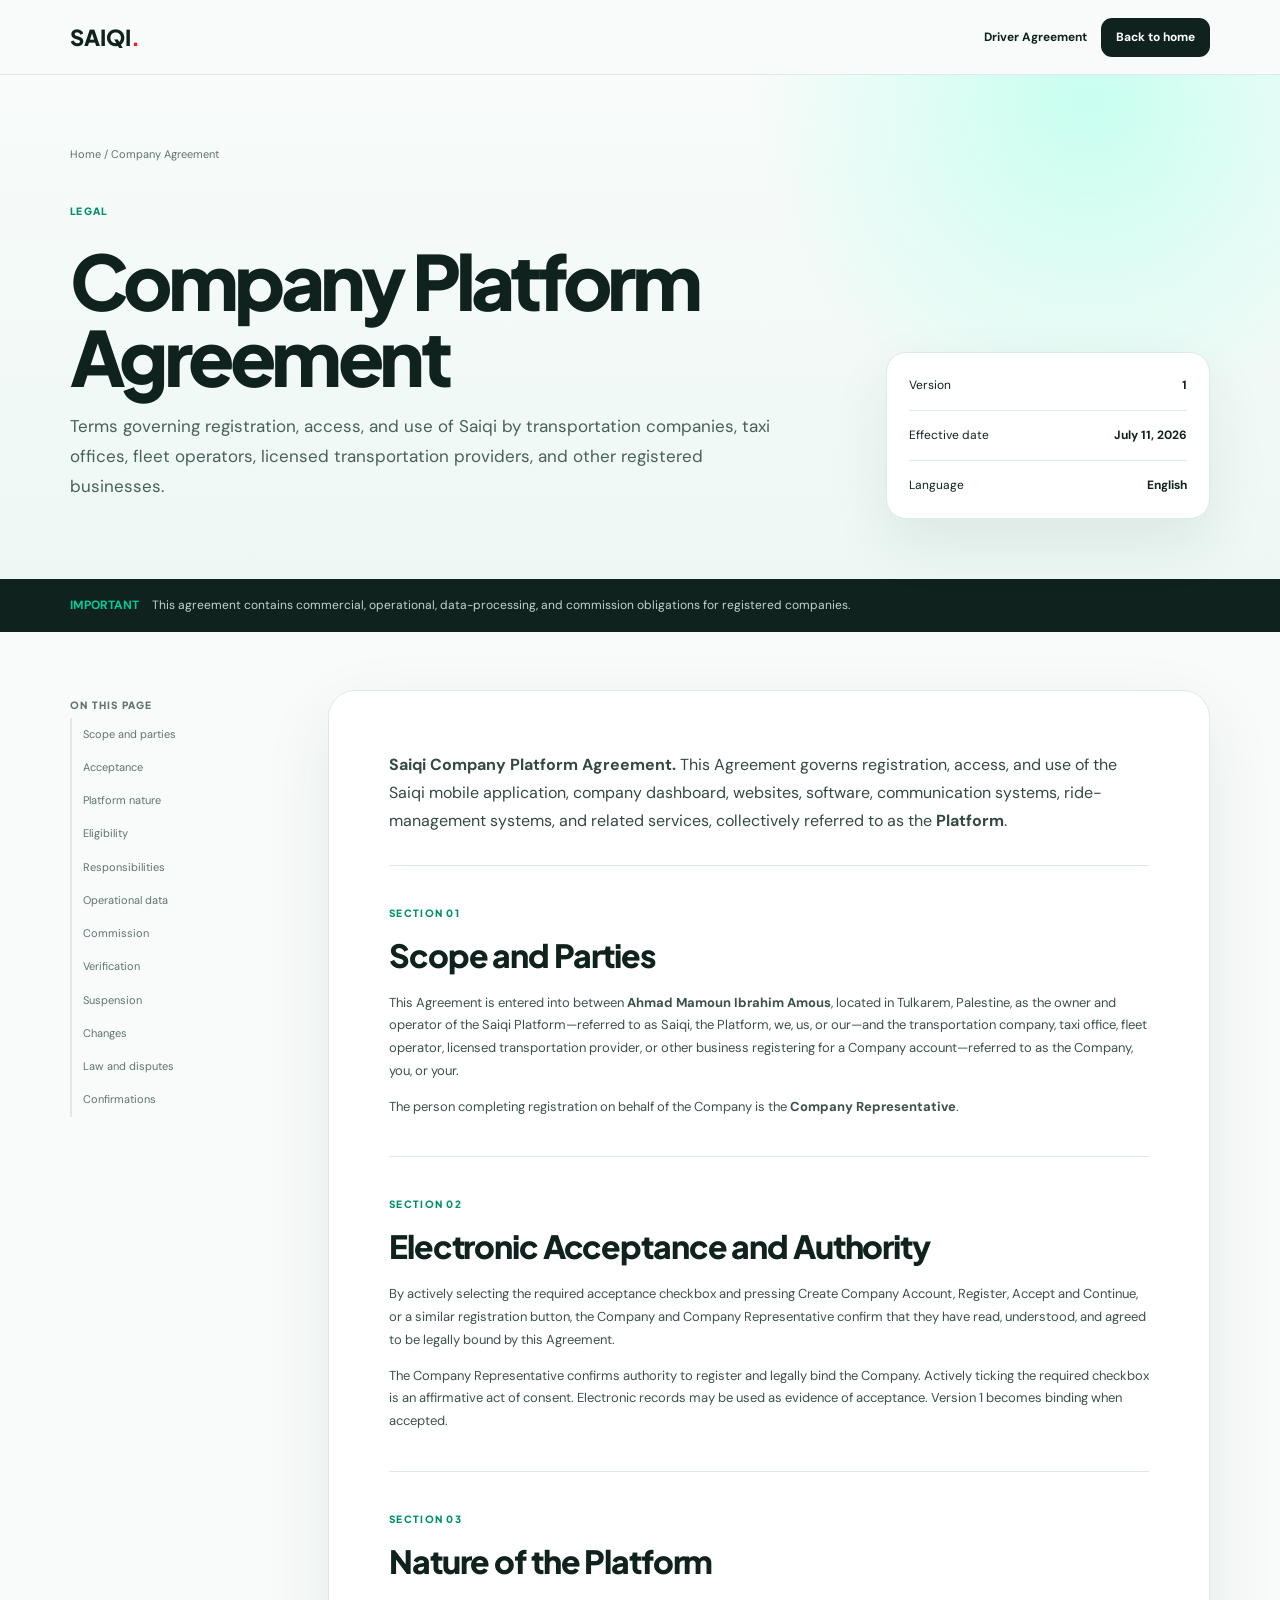
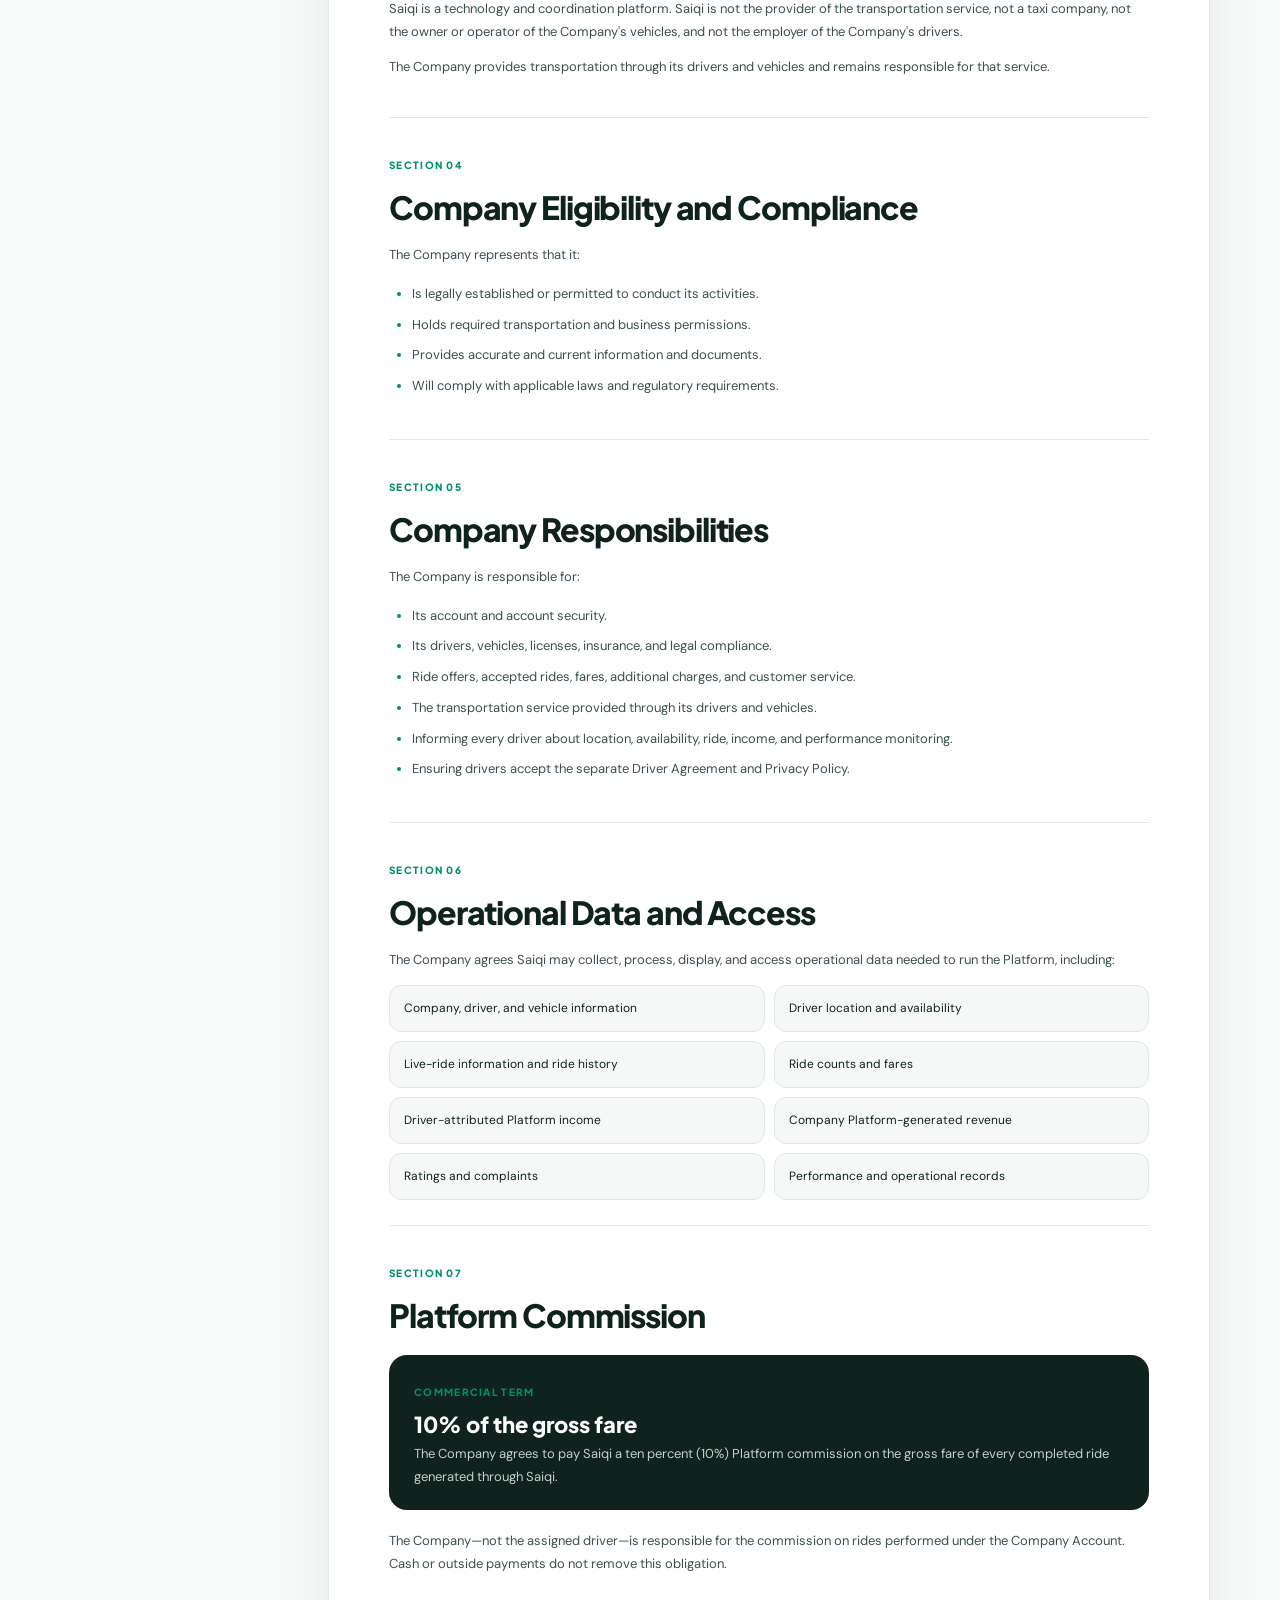
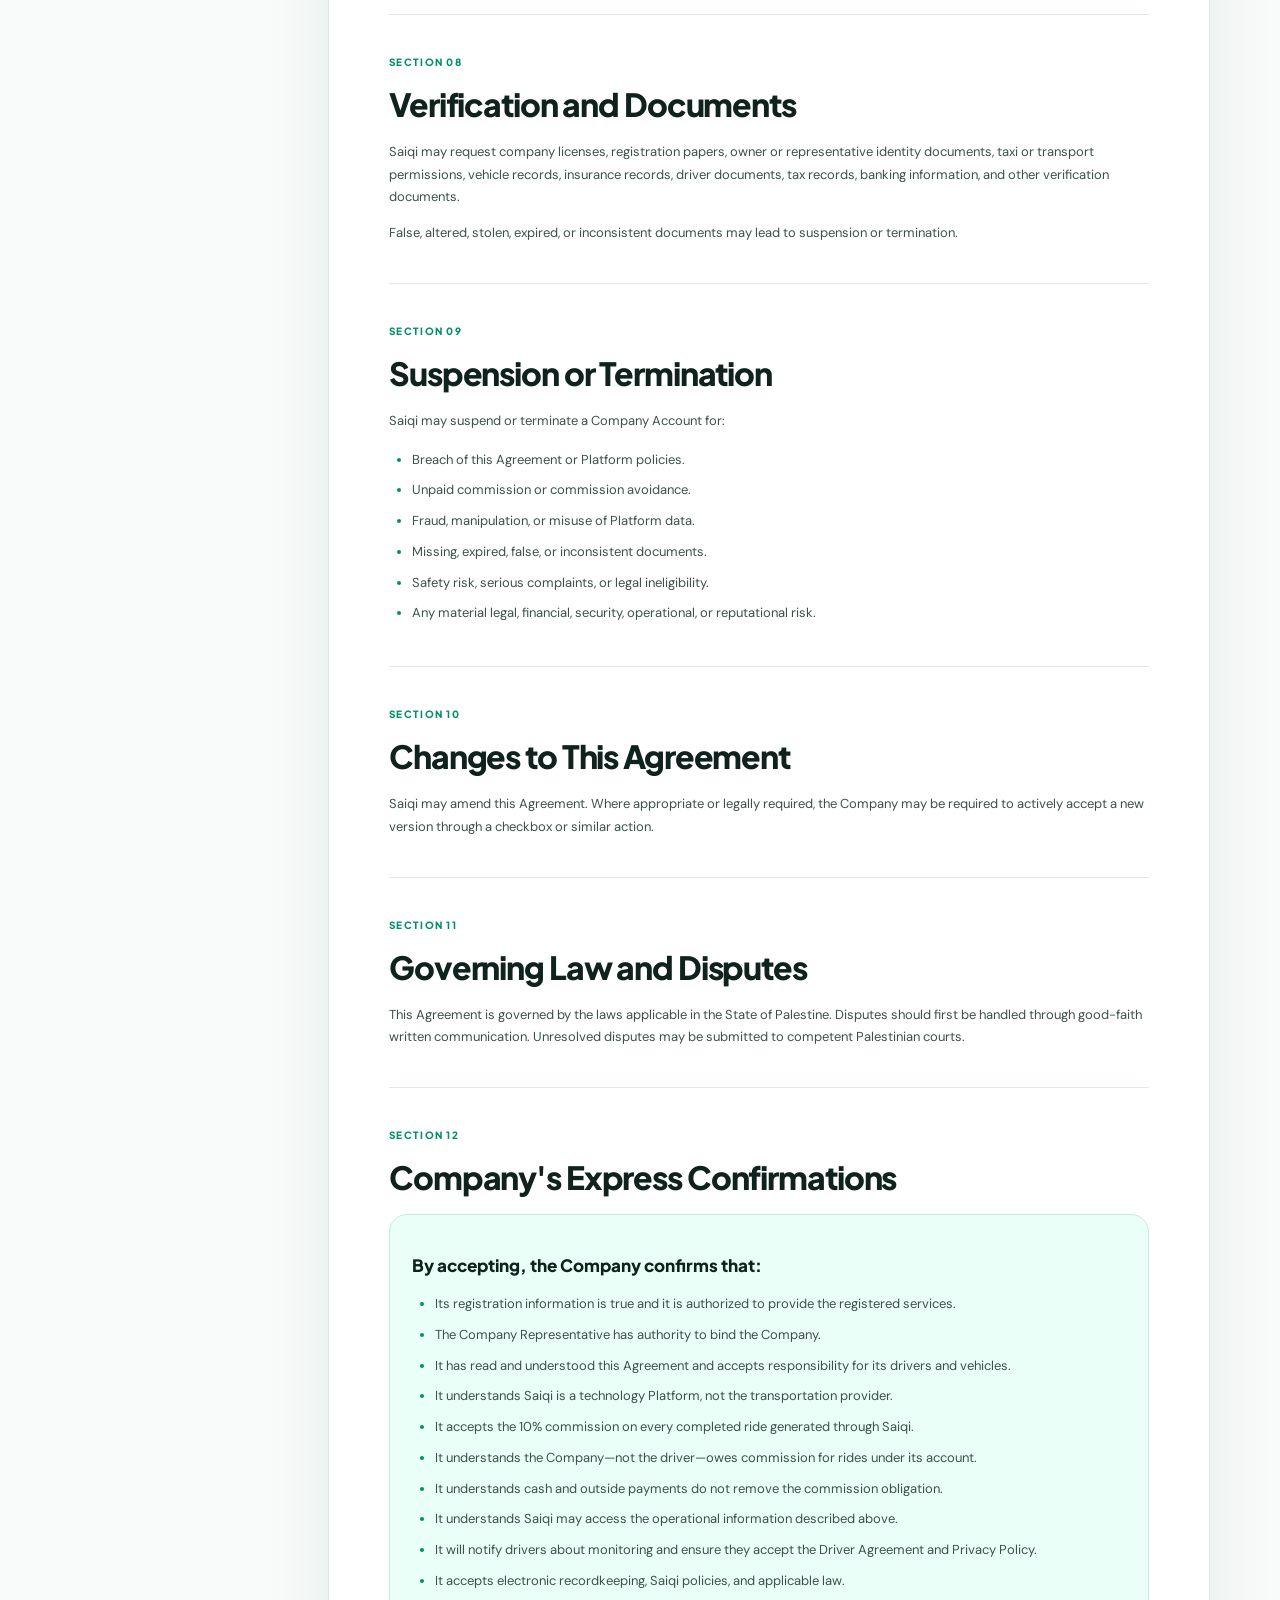
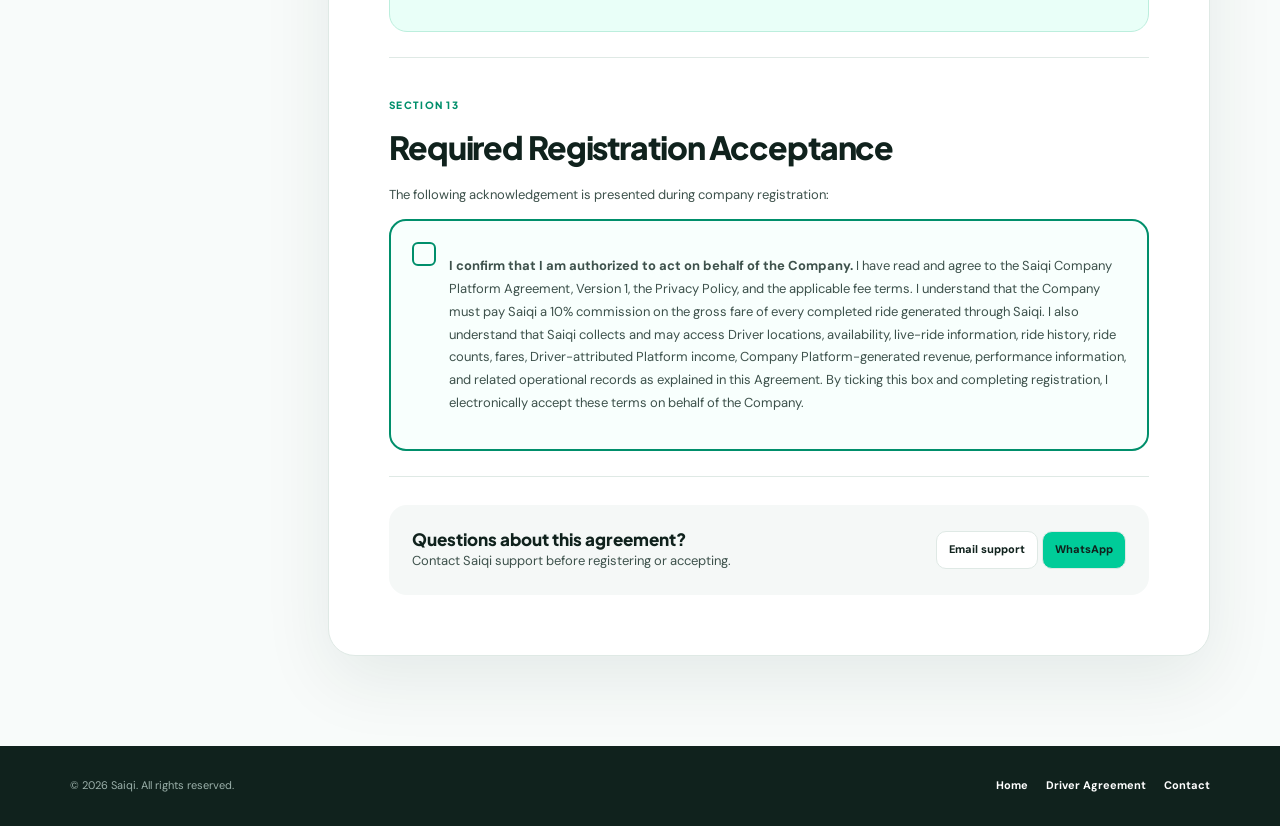
==== company-agreement.html @ 753ac733 "upload" ====
<!doctype html>
<html lang="en" dir="ltr">
<head>
  <meta charset="UTF-8">
  <meta name="viewport" content="width=device-width,initial-scale=1">
  <meta name="description" content="Saiqi Company Platform Agreement governing company registration and use of the Saiqi platform.">
  <title>Company Agreement | Saiqi</title>
  <style>
    @import url('https://fonts.googleapis.com/css2?family=DM+Sans:wght@400;500;600;700&family=Plus+Jakarta+Sans:wght@700;800&display=swap');
    :root{--green:#00cc99;--dark:#10221d;--mint:#e9fff8;--line:#dfe9e5;--muted:#60736d;--soft:#f5f8f7}*{box-sizing:border-box}html{scroll-behavior:smooth}body{margin:0;background:#f8fbfa;color:var(--dark);font-family:"DM Sans",sans-serif;line-height:1.75}a{color:inherit;text-decoration:none}.container{width:min(1140px,calc(100% - 40px));margin:auto}.header{position:sticky;top:0;z-index:5;background:rgba(248,251,250,.94);border-bottom:1px solid var(--line);backdrop-filter:blur(14px)}.nav{height:74px;display:flex;align-items:center;justify-content:space-between}.brand{font:800 22px "Plus Jakarta Sans"}.brand i{color:#fa152b;font-style:normal}.actions{display:flex;gap:14px;align-items:center;font-size:12px;font-weight:700}.button{padding:9px 15px;border-radius:11px;background:var(--dark);color:white}.hero{padding:70px 0 60px;background:radial-gradient(circle at 85% 5%,#c8fff0,transparent 28%),linear-gradient(#f8fbfa,#edf8f4)}.crumbs{font-size:11px;color:var(--muted);margin-bottom:32px}.hero-grid{display:grid;grid-template-columns:1.4fr .6fr;gap:60px;align-items:end}.tag,.num{color:#008f6b;font:800 10px "Plus Jakarta Sans";text-transform:uppercase;letter-spacing:.13em}.hero h1{font:800 clamp(42px,7vw,76px)/1 "Plus Jakarta Sans";letter-spacing:-.06em;margin:18px 0}.hero p{font-size:17px;color:#48605a;max-width:720px}.meta{background:white;border:1px solid var(--line);border-radius:20px;padding:8px 22px;box-shadow:0 24px 60px #0d322815}.meta div{display:flex;justify-content:space-between;padding:14px 0;border-bottom:1px solid var(--line);font-size:12px}.meta div:last-child{border:0}.notice{background:var(--dark);color:#c4d4cf;font-size:12px;padding:16px 0}.notice strong{color:var(--green);margin-right:10px}.layout{display:grid;grid-template-columns:220px 1fr;gap:38px;padding:58px 0 90px}.toc{position:sticky;top:95px;align-self:start}.toc strong{font:800 10px "Plus Jakarta Sans";letter-spacing:.12em;text-transform:uppercase;color:var(--muted)}.toc a{display:block;border-left:2px solid var(--line);padding:7px 11px;font-size:11px;color:var(--muted)}.toc a:hover{border-color:var(--green);color:#008f6b}.agreement{background:white;border:1px solid var(--line);border-radius:27px;padding:clamp(27px,5vw,60px);box-shadow:0 24px 70px #0d322815}.intro{font-size:16px;color:#344943;border-bottom:1px solid var(--line);padding-bottom:30px}.agreement section{padding:32px 0 25px;border-bottom:1px solid var(--line)}.agreement h2{font:800 clamp(23px,3vw,32px)/1.25 "Plus Jakarta Sans";letter-spacing:-.035em;margin:9px 0 17px}.agreement h3{font:800 17px "Plus Jakarta Sans"}.agreement p,.agreement li{font-size:13px;color:#3d514b}.agreement ul{padding-left:23px;display:grid;gap:8px}.agreement li::marker{color:#008f6b}.callout{background:var(--dark);color:white;border-radius:18px;padding:22px 25px;margin:20px 0}.callout h3{font-size:22px;margin:5px 0}.callout p{color:#c0d0cb;margin:0}.data{display:grid;grid-template-columns:1fr 1fr;gap:9px}.data span{padding:12px 14px;border-radius:12px;border:1px solid var(--line);background:var(--soft);font-size:12px}.confirm{background:var(--mint);border:1px solid #bceedd;border-radius:18px;padding:22px}.checktext{display:flex;gap:13px;border:2px solid #008f6b;border-radius:17px;padding:21px;background:#f8fffd}.box{width:24px;height:24px;min-width:24px;border:2px solid #008f6b;border-radius:6px}.contact{margin-top:28px;padding:23px;border-radius:18px;background:var(--soft);display:flex;justify-content:space-between;align-items:center;gap:15px}.contact h3,.contact p{margin:0}.contact a{display:inline-block;padding:8px 12px;border-radius:10px;background:white;border:1px solid var(--line);font-size:11px;font-weight:800}.contact a:last-child{background:var(--green)}footer{background:var(--dark);color:white;padding:30px 0}.foot{display:flex;justify-content:space-between;color:#9bb0aa;font-size:11px}.foot div{display:flex;gap:18px;color:white;font-weight:700}
    @media(max-width:820px){.hero-grid,.layout{grid-template-columns:1fr}.toc{display:none}.data{grid-template-columns:1fr}.contact,.foot{align-items:flex-start;flex-direction:column}.hero-grid{gap:25px}}@media(max-width:520px){.container{width:calc(100% - 24px)}.hero{padding:42px 0}.hero h1{font-size:40px}.agreement{padding:24px 19px}.actions>a:first-child{display:none}}@media print{.header,.notice,.toc,.contact,footer{display:none}.hero{background:white;padding:20px 0}.layout{display:block;padding:10px 0}.agreement{border:0;box-shadow:none;padding:0}.agreement section{break-inside:avoid}}
  </style>
</head>
<body>
  <header class="header"><div class="container nav"><a class="brand" href="index.html">SAIQI<i>.</i></a><div class="actions"><a href="driver-agreement.html">Driver Agreement</a><a class="button" href="index.html">Back to home</a></div></div></header>
  <main>
    <section class="hero"><div class="container"><div class="crumbs"><a href="index.html">Home</a> / Company Agreement</div><div class="hero-grid"><div><span class="tag">Legal</span><h1>Company Platform<br>Agreement</h1><p>Terms governing registration, access, and use of Saiqi by transportation companies, taxi offices, fleet operators, licensed transportation providers, and other registered businesses.</p></div><aside class="meta"><div><span>Version</span><strong>1</strong></div><div><span>Effective date</span><strong>July 11, 2026</strong></div><div><span>Language</span><strong>English</strong></div></aside></div></div></section>
    <div class="notice"><div class="container"><strong>IMPORTANT</strong> This agreement contains commercial, operational, data-processing, and commission obligations for registered companies.</div></div>
    <div class="container layout">
      <nav class="toc" aria-label="Agreement contents"><strong>On this page</strong><a href="#scope">Scope and parties</a><a href="#acceptance">Acceptance</a><a href="#platform">Platform nature</a><a href="#eligibility">Eligibility</a><a href="#responsibility">Responsibilities</a><a href="#data">Operational data</a><a href="#commission">Commission</a><a href="#verification">Verification</a><a href="#suspension">Suspension</a><a href="#changes">Changes</a><a href="#law">Law and disputes</a><a href="#confirmations">Confirmations</a></nav>
      <article class="agreement">
        <div class="intro"><strong>Saiqi Company Platform Agreement.</strong> This Agreement governs registration, access, and use of the Saiqi mobile application, company dashboard, websites, software, communication systems, ride-management systems, and related services, collectively referred to as the <strong>Platform</strong>.</div>
        <section id="scope"><span class="num">Section 01</span><h2>Scope and Parties</h2><p>This Agreement is entered into between <strong>Ahmad Mamoun Ibrahim Amous</strong>, located in Tulkarem, Palestine, as the owner and operator of the Saiqi Platform—referred to as Saiqi, the Platform, we, us, or our—and the transportation company, taxi office, fleet operator, licensed transportation provider, or other business registering for a Company account—referred to as the Company, you, or your.</p><p>The person completing registration on behalf of the Company is the <strong>Company Representative</strong>.</p></section>
        <section id="acceptance"><span class="num">Section 02</span><h2>Electronic Acceptance and Authority</h2><p>By actively selecting the required acceptance checkbox and pressing Create Company Account, Register, Accept and Continue, or a similar registration button, the Company and Company Representative confirm that they have read, understood, and agreed to be legally bound by this Agreement.</p><p>The Company Representative confirms authority to register and legally bind the Company. Actively ticking the required checkbox is an affirmative act of consent. Electronic records may be used as evidence of acceptance. Version 1 becomes binding when accepted.</p></section>
        <section id="platform"><span class="num">Section 03</span><h2>Nature of the Platform</h2><p>Saiqi is a technology and coordination platform. Saiqi is not the provider of the transportation service, not a taxi company, not the owner or operator of the Company's vehicles, and not the employer of the Company's drivers.</p><p>The Company provides transportation through its drivers and vehicles and remains responsible for that service.</p></section>
        <section id="eligibility"><span class="num">Section 04</span><h2>Company Eligibility and Compliance</h2><p>The Company represents that it:</p><ul><li>Is legally established or permitted to conduct its activities.</li><li>Holds required transportation and business permissions.</li><li>Provides accurate and current information and documents.</li><li>Will comply with applicable laws and regulatory requirements.</li></ul></section>
        <section id="responsibility"><span class="num">Section 05</span><h2>Company Responsibilities</h2><p>The Company is responsible for:</p><ul><li>Its account and account security.</li><li>Its drivers, vehicles, licenses, insurance, and legal compliance.</li><li>Ride offers, accepted rides, fares, additional charges, and customer service.</li><li>The transportation service provided through its drivers and vehicles.</li><li>Informing every driver about location, availability, ride, income, and performance monitoring.</li><li>Ensuring drivers accept the separate Driver Agreement and Privacy Policy.</li></ul></section>
        <section id="data"><span class="num">Section 06</span><h2>Operational Data and Access</h2><p>The Company agrees Saiqi may collect, process, display, and access operational data needed to run the Platform, including:</p><div class="data"><span>Company, driver, and vehicle information</span><span>Driver location and availability</span><span>Live-ride information and ride history</span><span>Ride counts and fares</span><span>Driver-attributed Platform income</span><span>Company Platform-generated revenue</span><span>Ratings and complaints</span><span>Performance and operational records</span></div></section>
        <section id="commission"><span class="num">Section 07</span><h2>Platform Commission</h2><div class="callout"><span class="num">Commercial term</span><h3>10% of the gross fare</h3><p>The Company agrees to pay Saiqi a ten percent (10%) Platform commission on the gross fare of every completed ride generated through Saiqi.</p></div><p>The Company—not the assigned driver—is responsible for the commission on rides performed under the Company Account. Cash or outside payments do not remove this obligation.</p></section>
        <section id="verification"><span class="num">Section 08</span><h2>Verification and Documents</h2><p>Saiqi may request company licenses, registration papers, owner or representative identity documents, taxi or transport permissions, vehicle records, insurance records, driver documents, tax records, banking information, and other verification documents.</p><p>False, altered, stolen, expired, or inconsistent documents may lead to suspension or termination.</p></section>
        <section id="suspension"><span class="num">Section 09</span><h2>Suspension or Termination</h2><p>Saiqi may suspend or terminate a Company Account for:</p><ul><li>Breach of this Agreement or Platform policies.</li><li>Unpaid commission or commission avoidance.</li><li>Fraud, manipulation, or misuse of Platform data.</li><li>Missing, expired, false, or inconsistent documents.</li><li>Safety risk, serious complaints, or legal ineligibility.</li><li>Any material legal, financial, security, operational, or reputational risk.</li></ul></section>
        <section id="changes"><span class="num">Section 10</span><h2>Changes to This Agreement</h2><p>Saiqi may amend this Agreement. Where appropriate or legally required, the Company may be required to actively accept a new version through a checkbox or similar action.</p></section>
        <section id="law"><span class="num">Section 11</span><h2>Governing Law and Disputes</h2><p>This Agreement is governed by the laws applicable in the State of Palestine. Disputes should first be handled through good-faith written communication. Unresolved disputes may be submitted to competent Palestinian courts.</p></section>
        <section id="confirmations"><span class="num">Section 12</span><h2>Company's Express Confirmations</h2><div class="confirm"><h3>By accepting, the Company confirms that:</h3><ul><li>Its registration information is true and it is authorized to provide the registered services.</li><li>The Company Representative has authority to bind the Company.</li><li>It has read and understood this Agreement and accepts responsibility for its drivers and vehicles.</li><li>It understands Saiqi is a technology Platform, not the transportation provider.</li><li>It accepts the 10% commission on every completed ride generated through Saiqi.</li><li>It understands the Company—not the driver—owes commission for rides under its account.</li><li>It understands cash and outside payments do not remove the commission obligation.</li><li>It understands Saiqi may access the operational information described above.</li><li>It will notify drivers about monitoring and ensure they accept the Driver Agreement and Privacy Policy.</li><li>It accepts electronic recordkeeping, Saiqi policies, and applicable law.</li></ul></div></section>
        <section id="checkbox"><span class="num">Section 13</span><h2>Required Registration Acceptance</h2><p>The following acknowledgement is presented during company registration:</p><div class="checktext"><span class="box" aria-hidden="true"></span><p><strong>I confirm that I am authorized to act on behalf of the Company.</strong> I have read and agree to the Saiqi Company Platform Agreement, Version 1, the Privacy Policy, and the applicable fee terms. I understand that the Company must pay Saiqi a 10% commission on the gross fare of every completed ride generated through Saiqi. I also understand that Saiqi collects and may access Driver locations, availability, live-ride information, ride history, ride counts, fares, Driver-attributed Platform income, Company Platform-generated revenue, performance information, and related operational records as explained in this Agreement. By ticking this box and completing registration, I electronically accept these terms on behalf of the Company.</p></div></section>
        <div class="contact"><div><h3>Questions about this agreement?</h3><p>Contact Saiqi support before registering or accepting.</p></div><div><a href="mailto:saiqi-cab@hotmail.com">Email support</a> <a href="https://wa.me/972598846632">WhatsApp</a></div></div>
      </article>
    </div>
  </main>
  <footer><div class="container foot"><span>© 2026 Saiqi. All rights reserved.</span><div><a href="index.html">Home</a><a href="driver-agreement.html">Driver Agreement</a><a href="mailto:saiqi-cab@hotmail.com">Contact</a></div></div></footer>
</body>
</html>
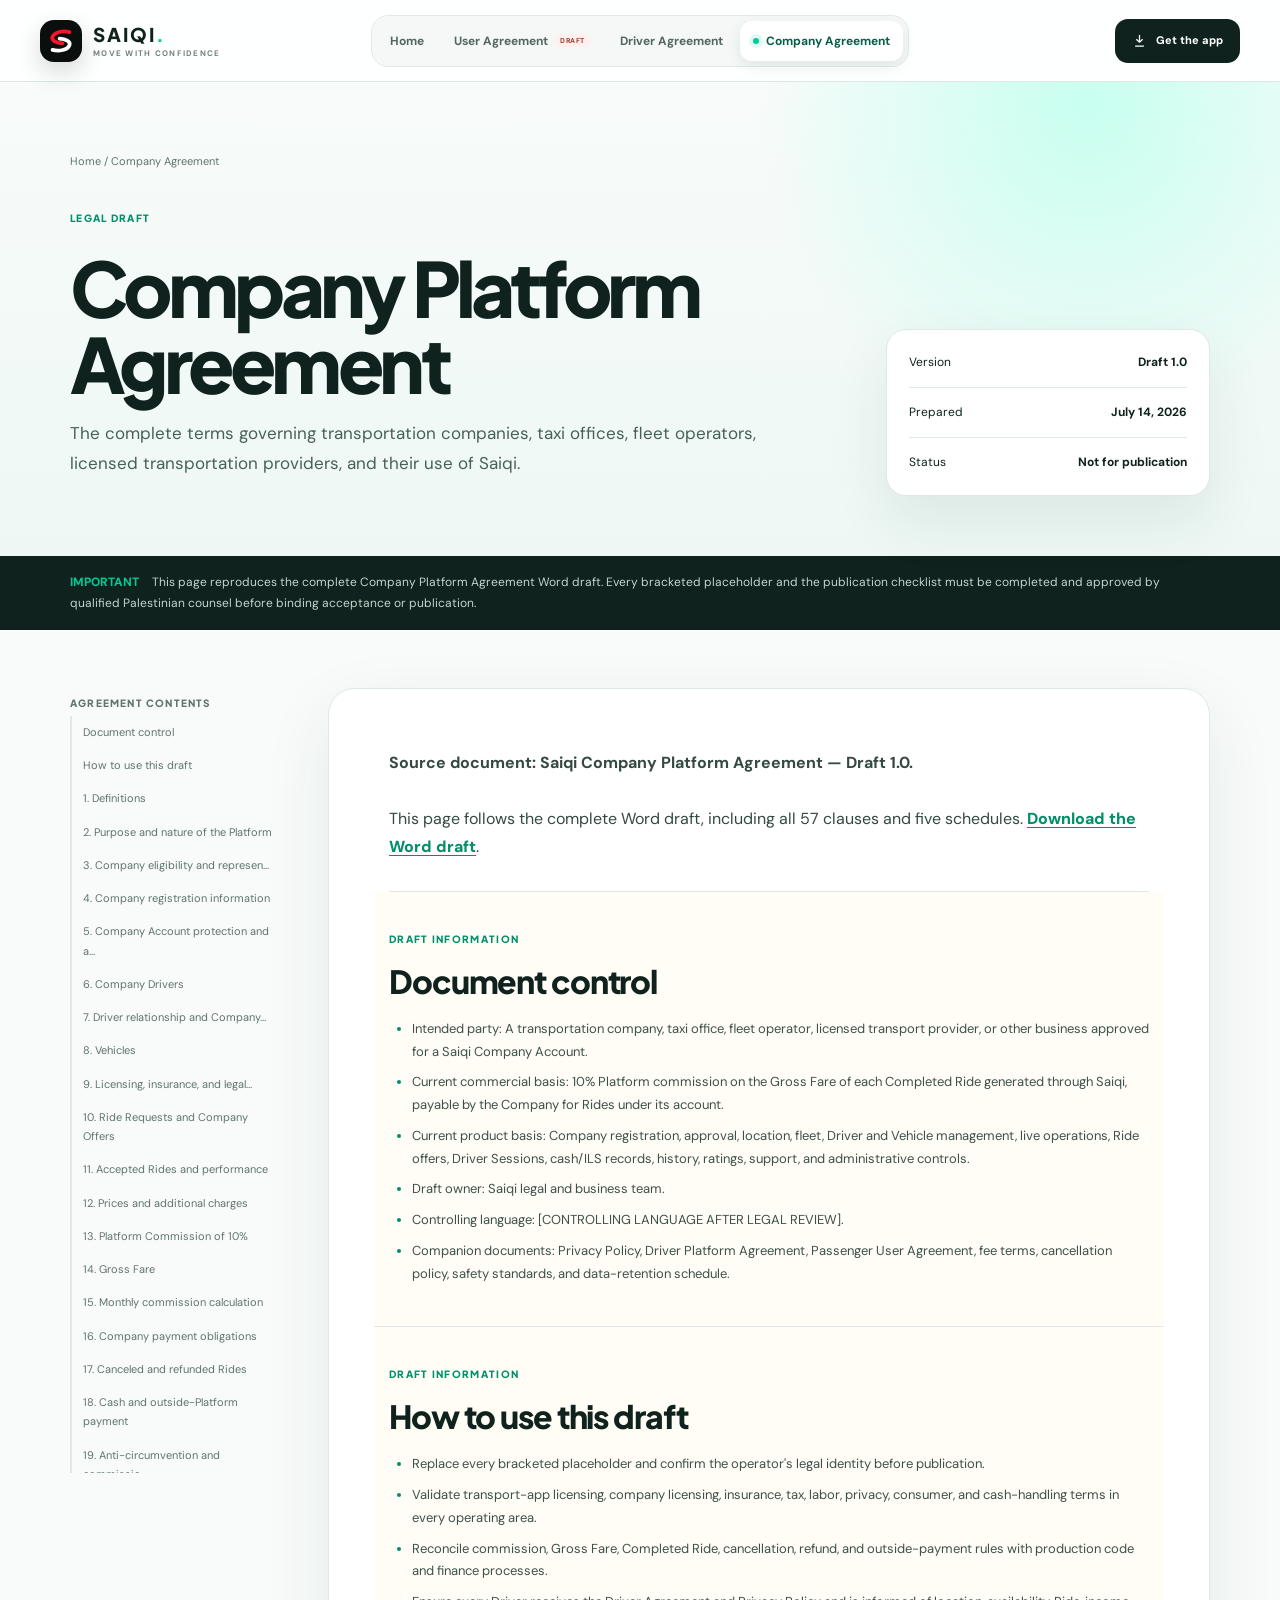
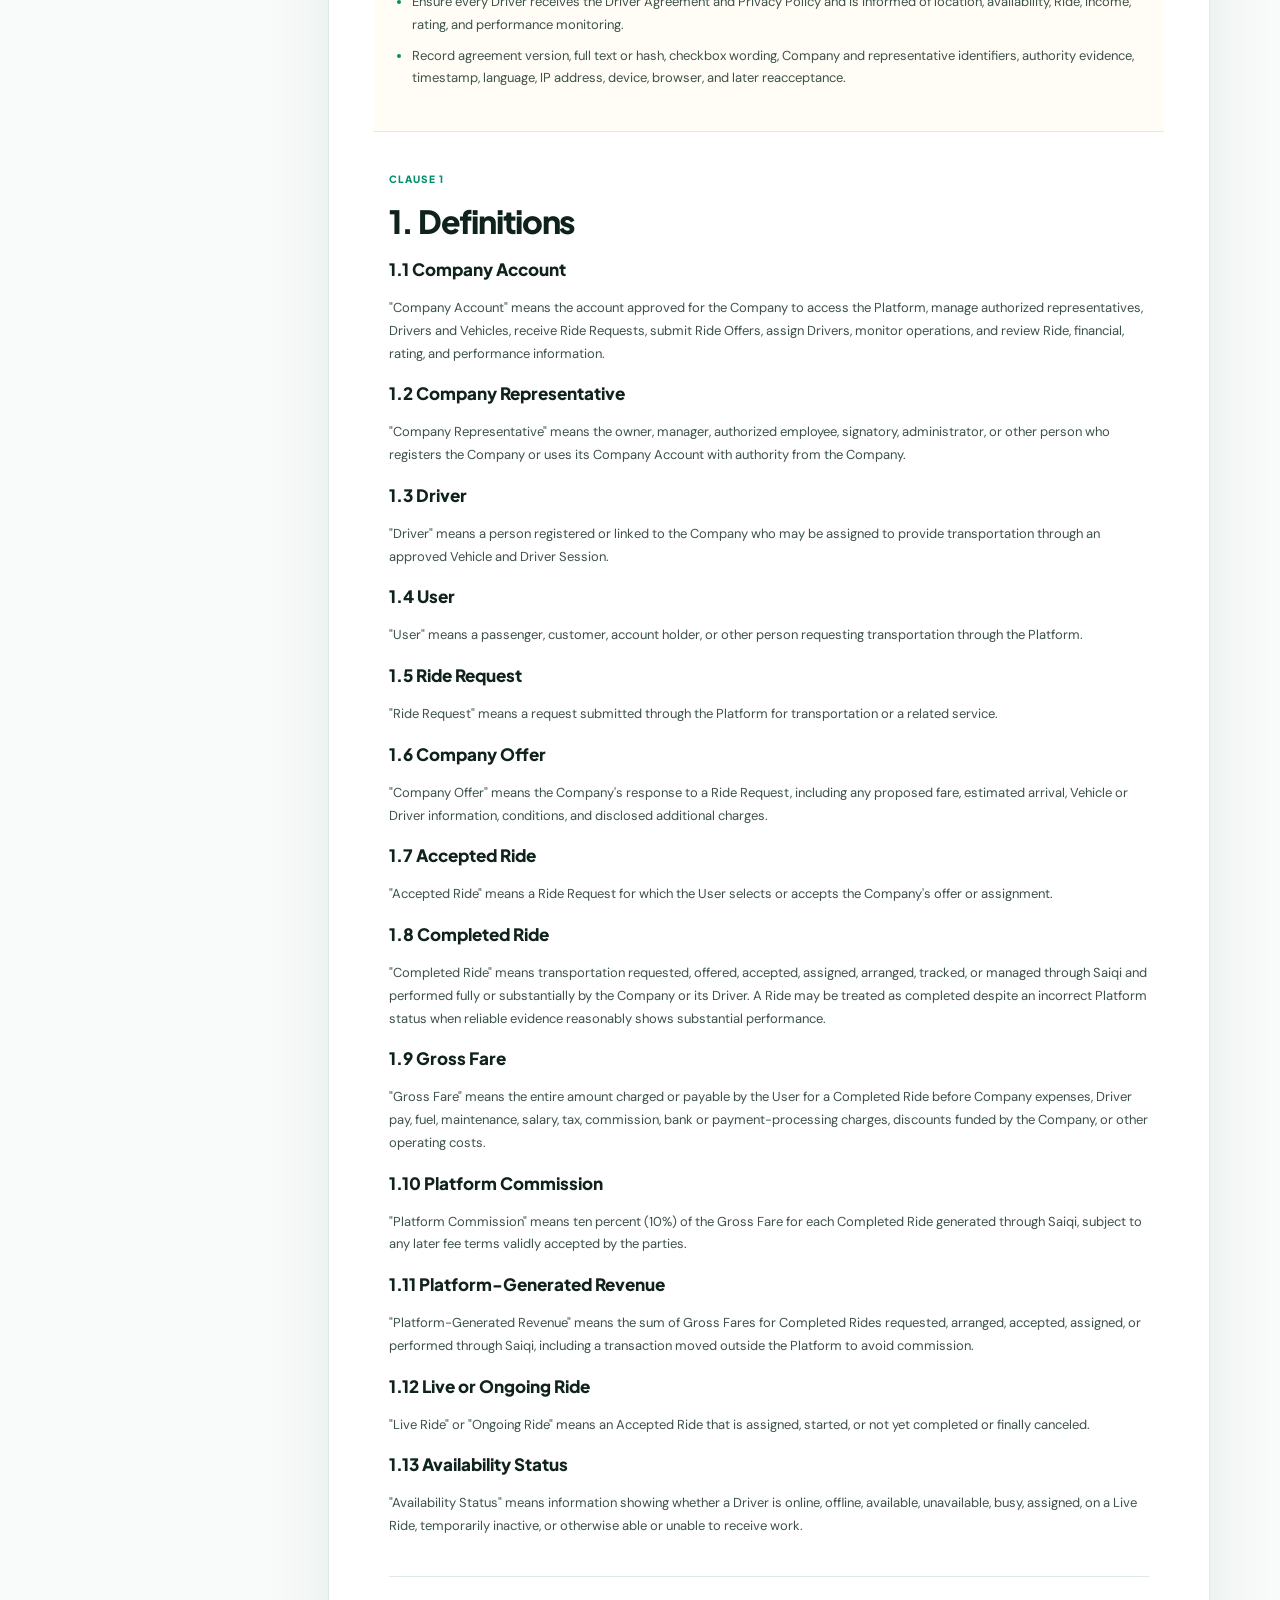
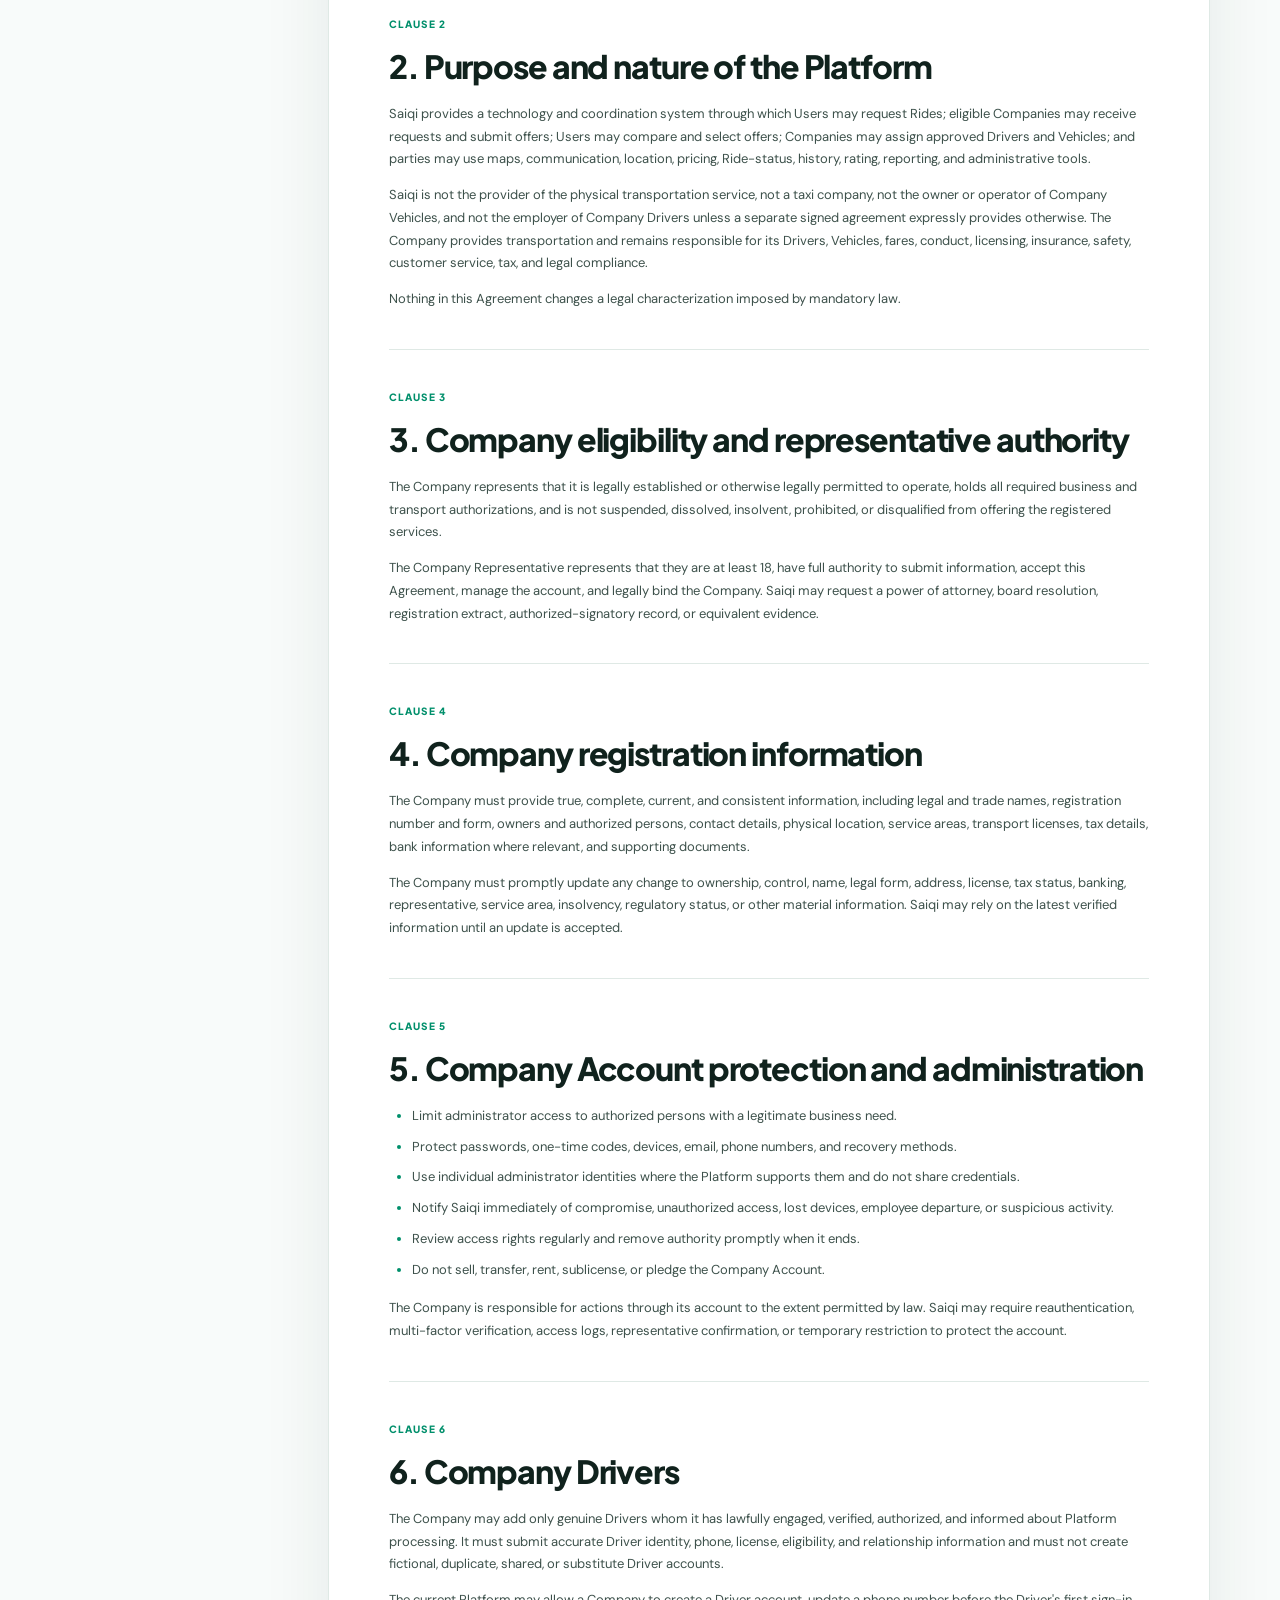
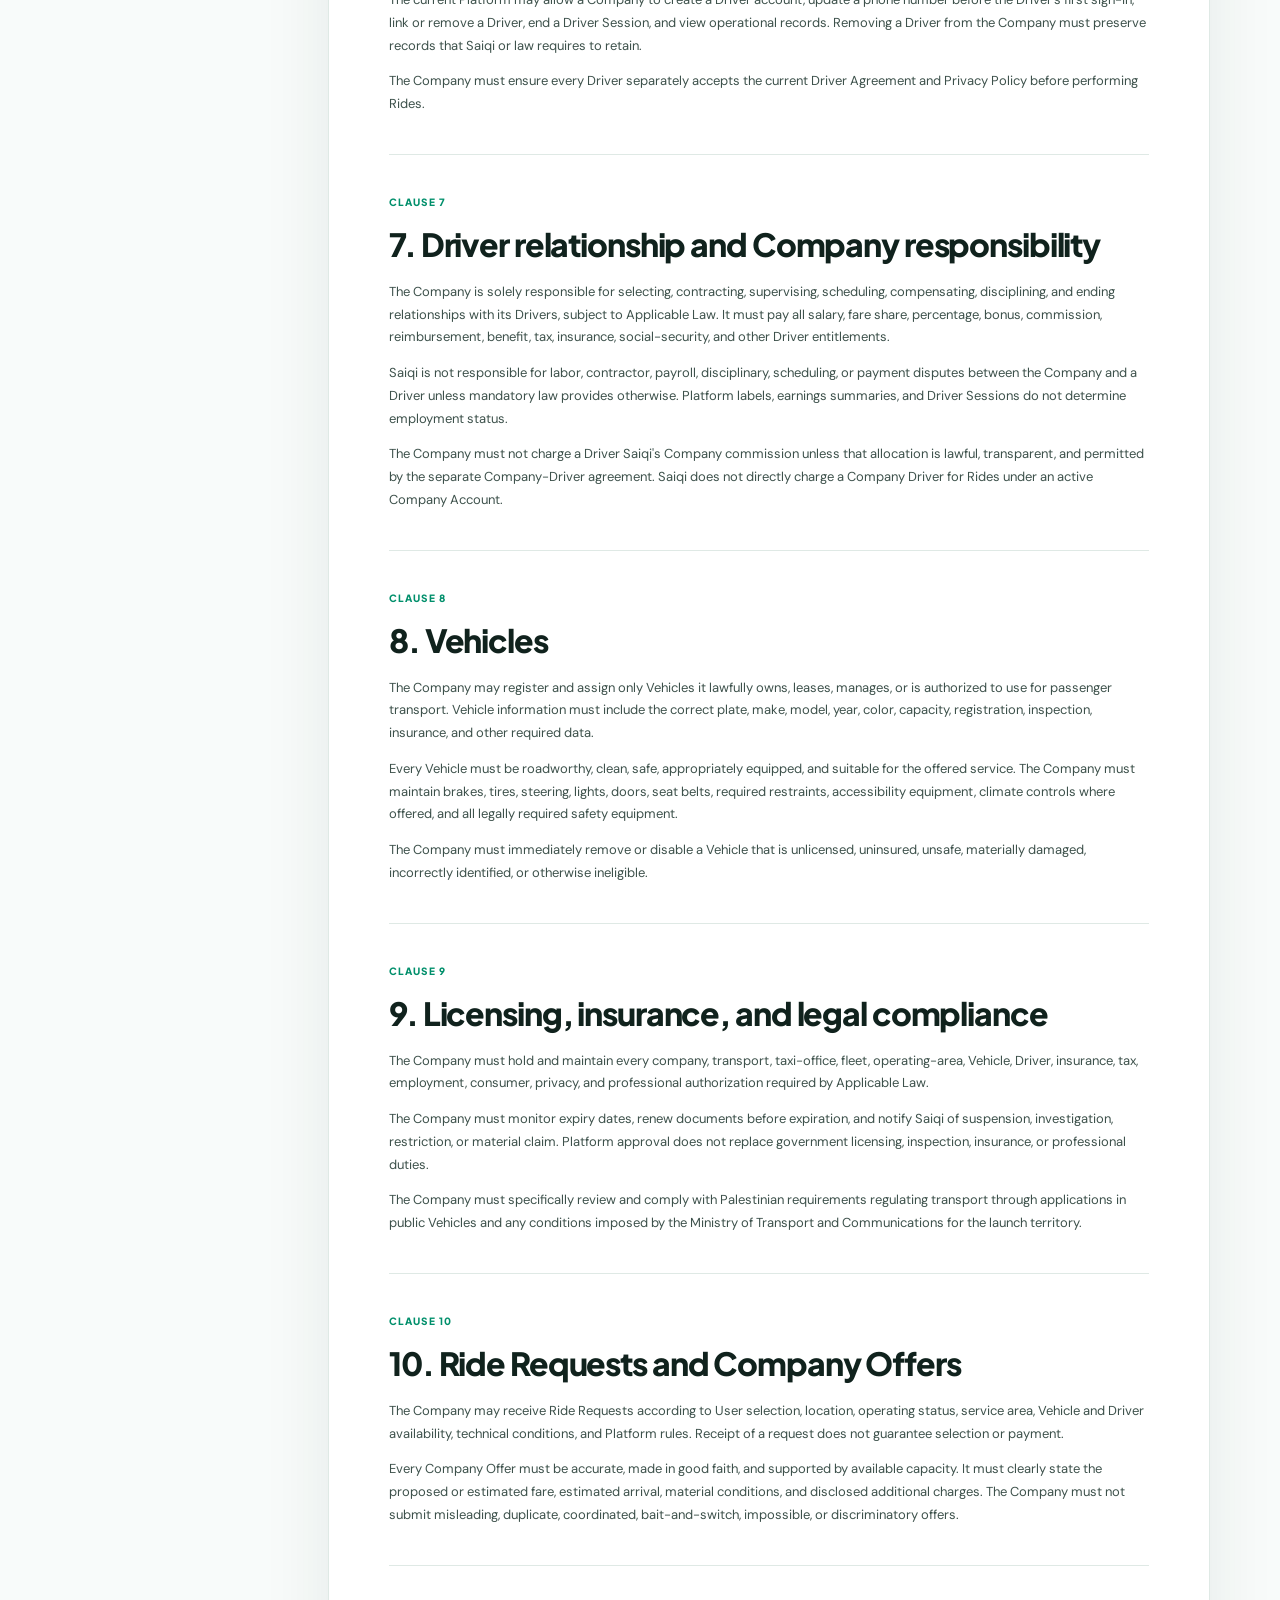
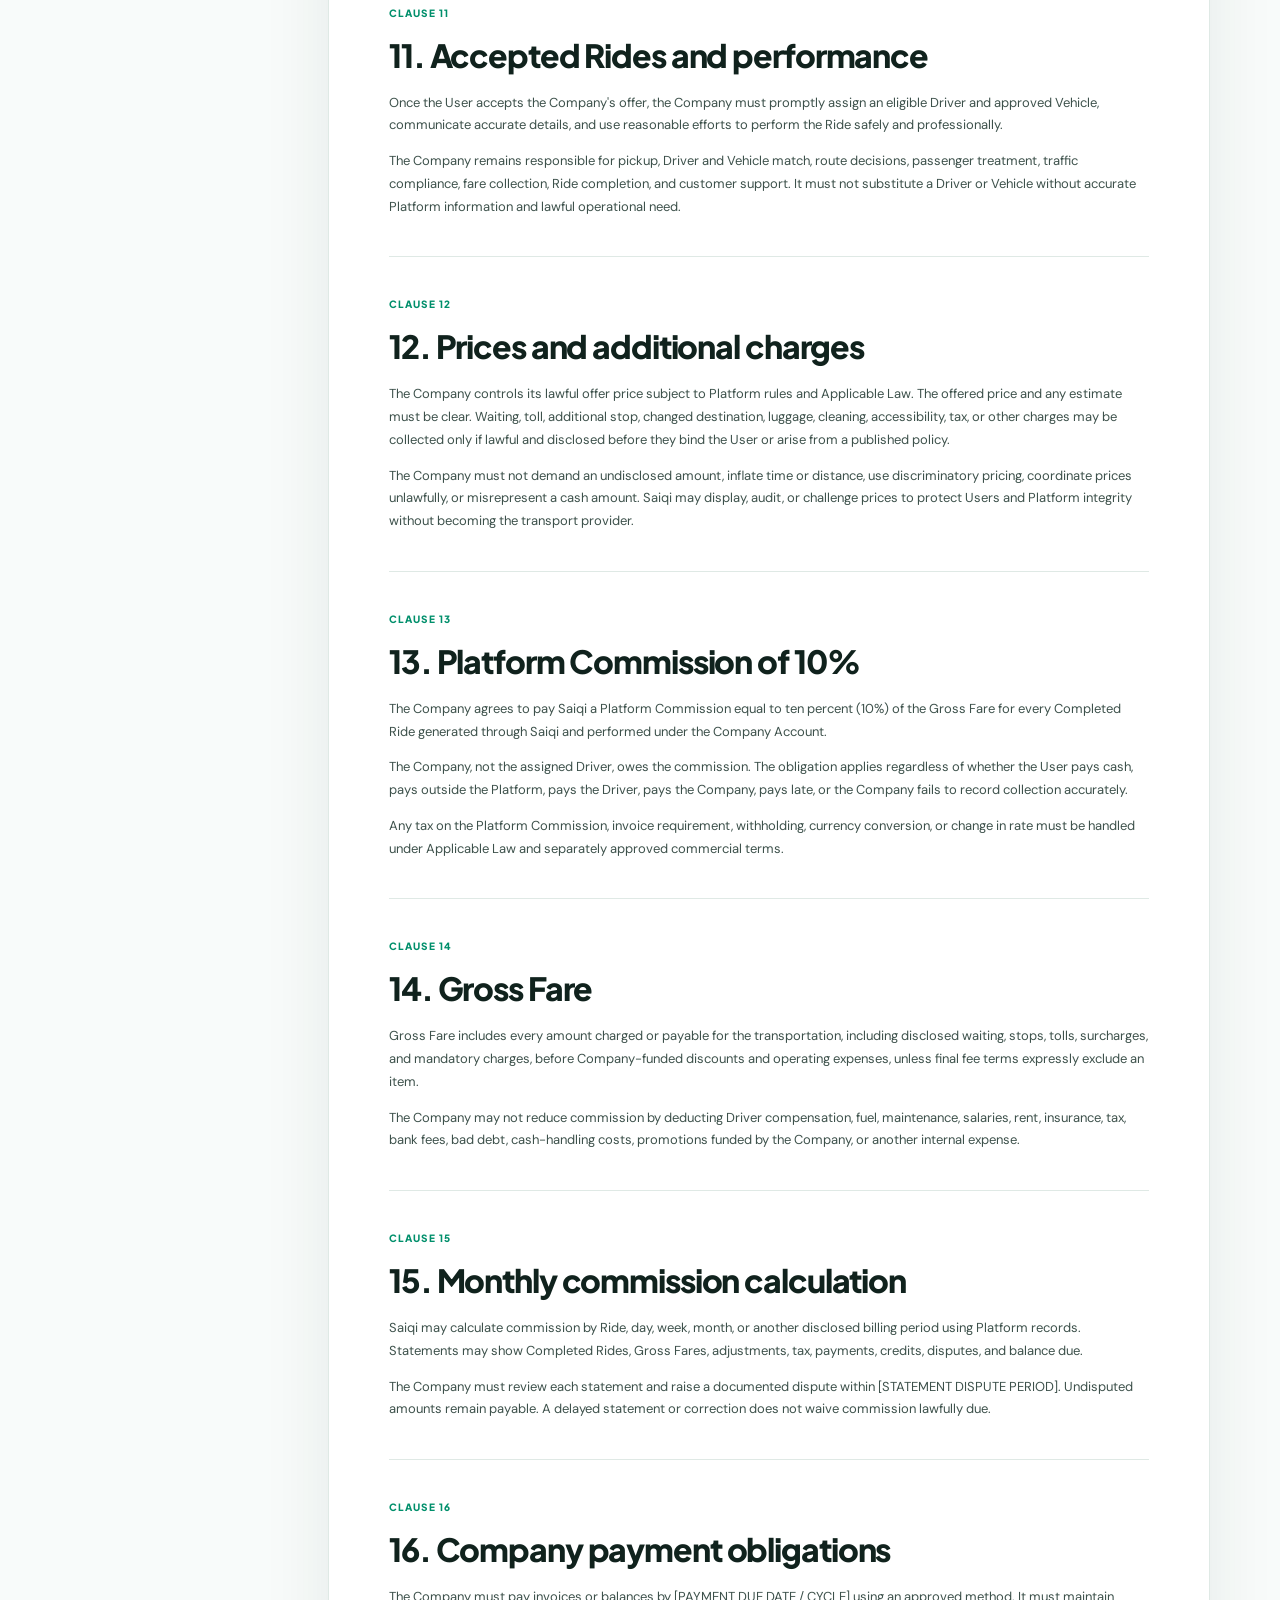
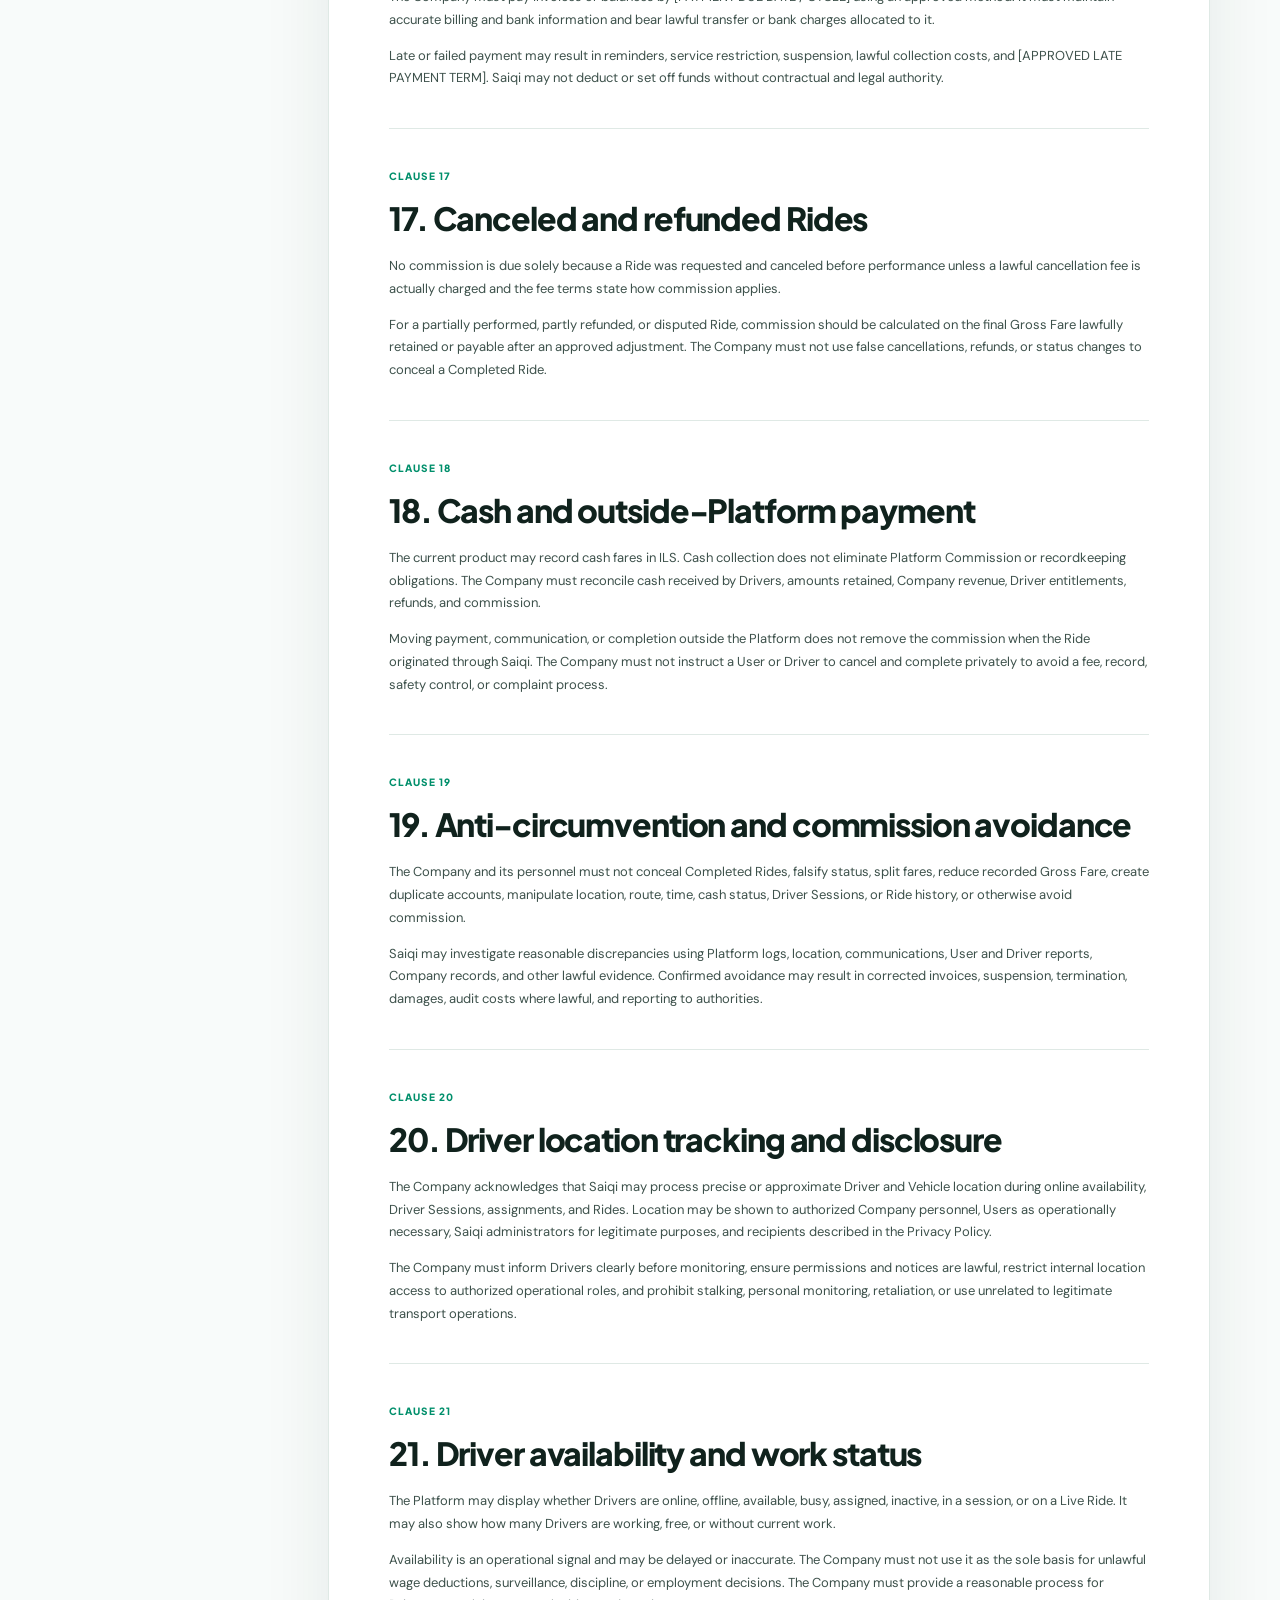
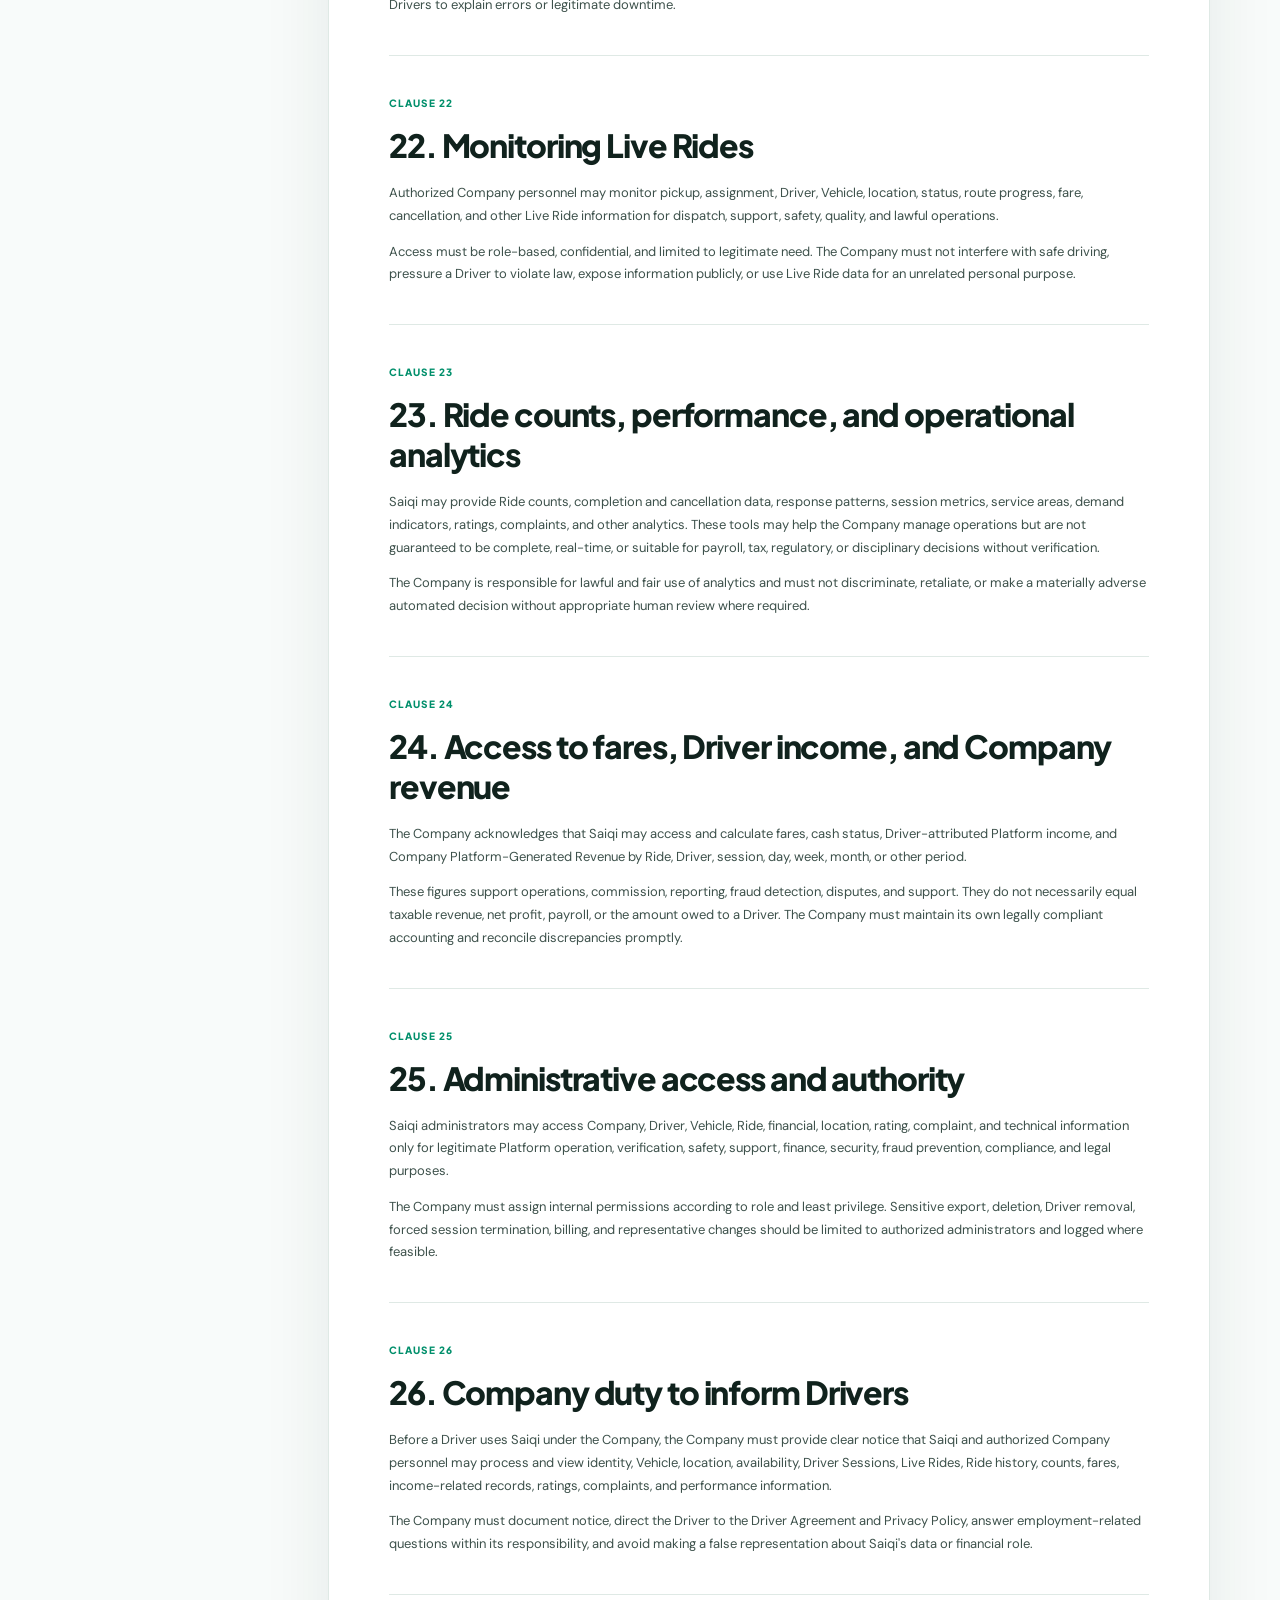
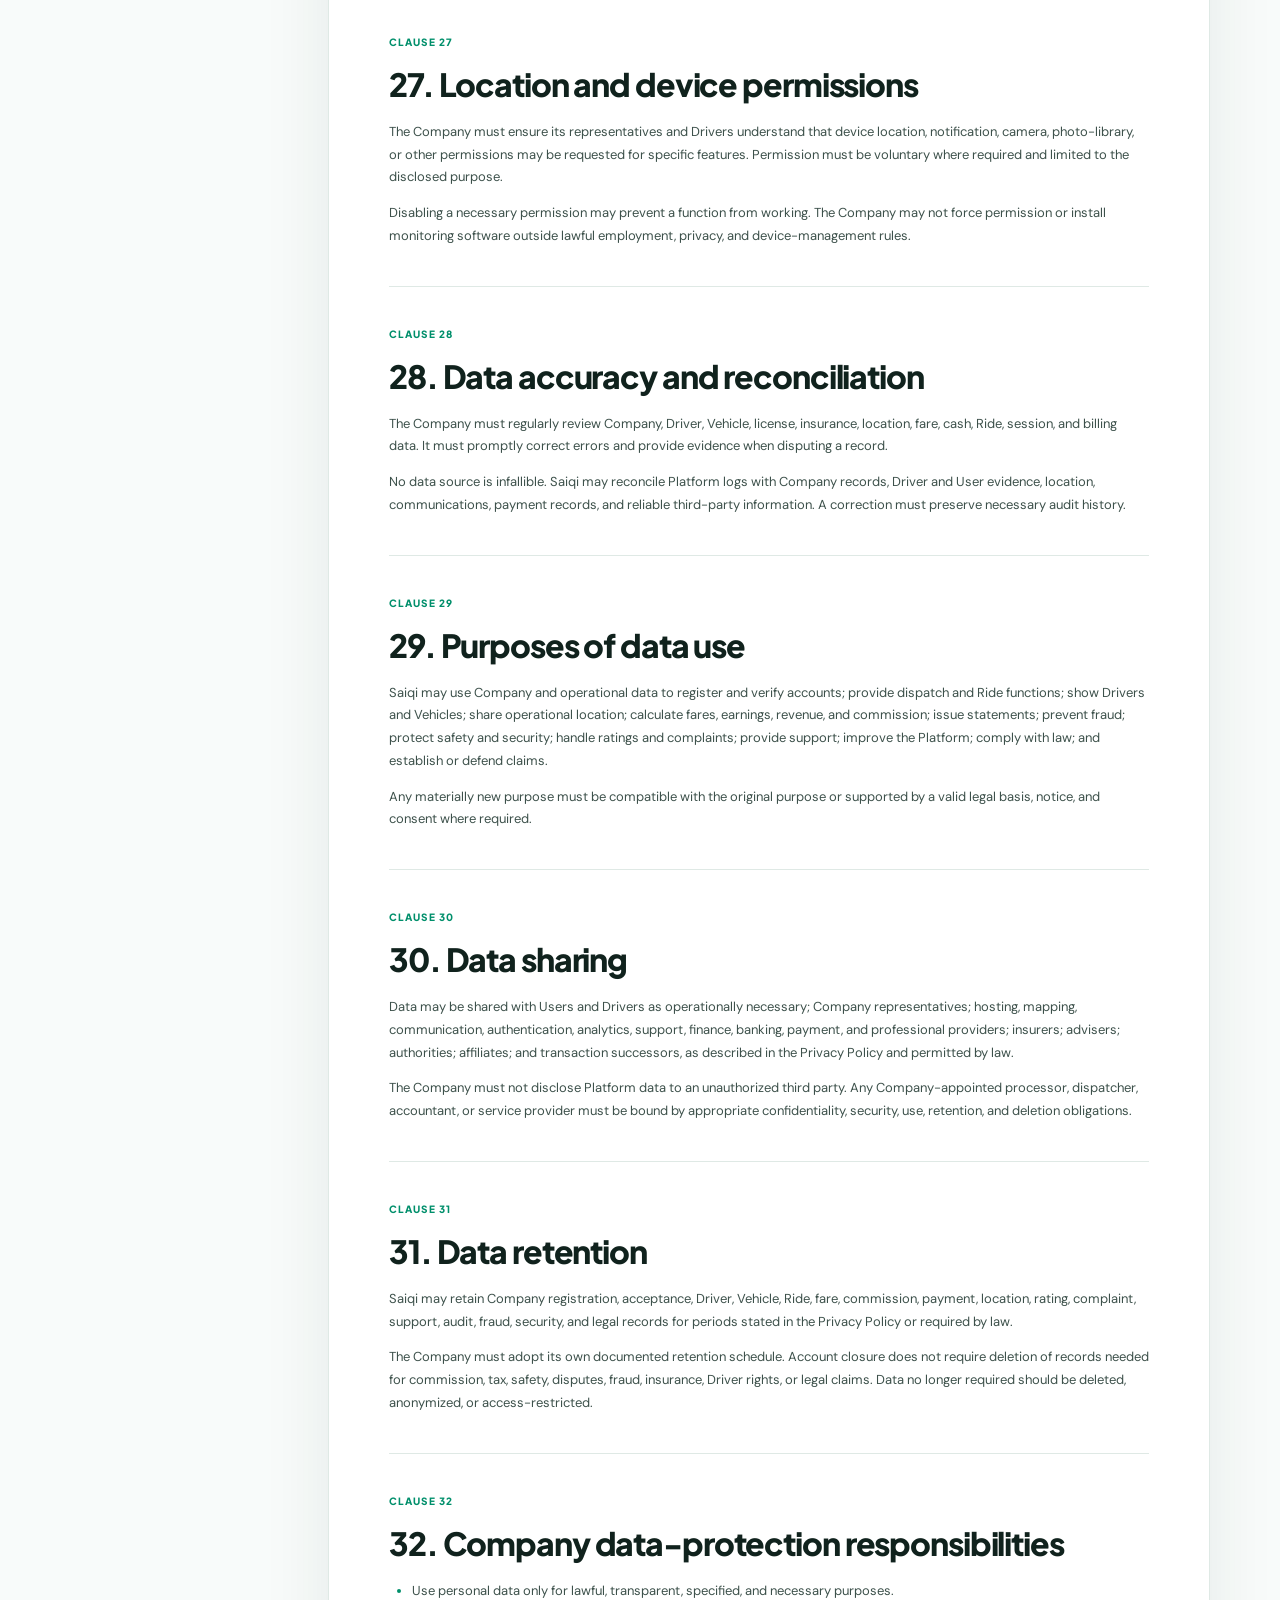
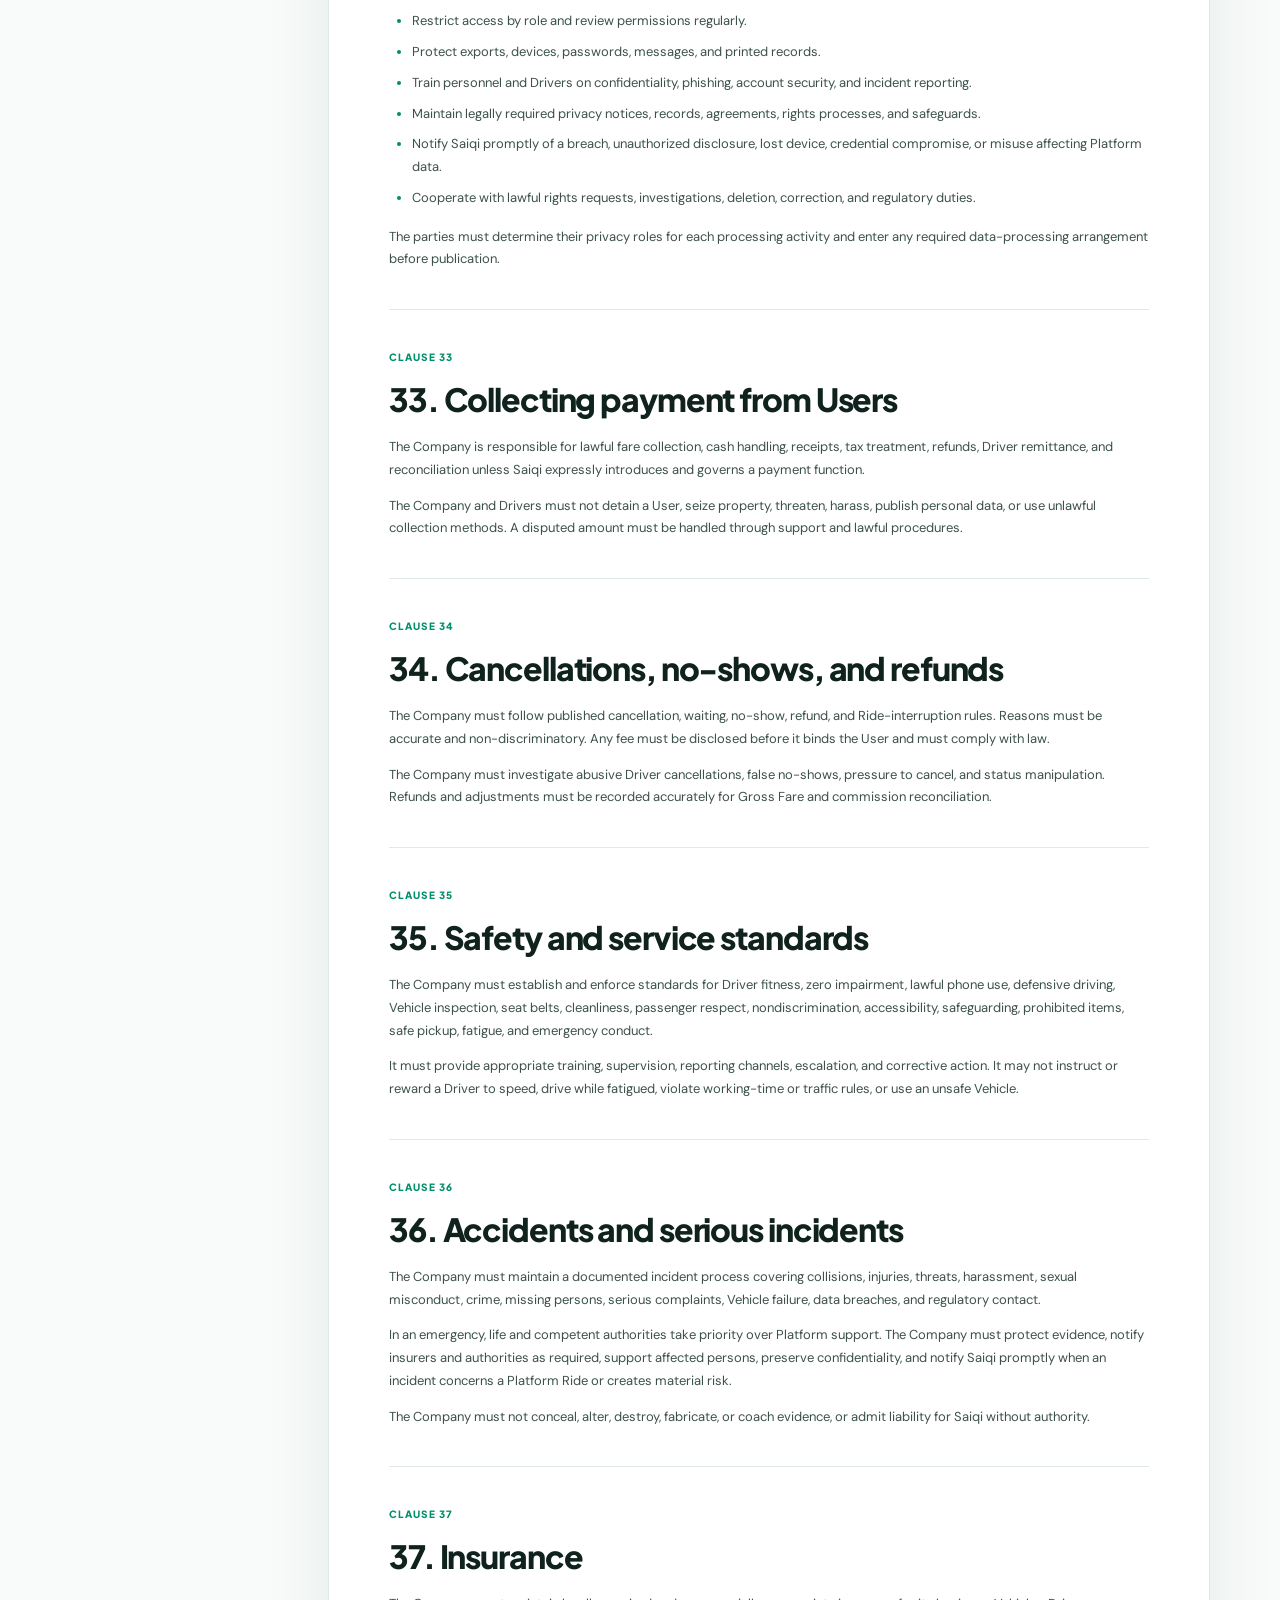
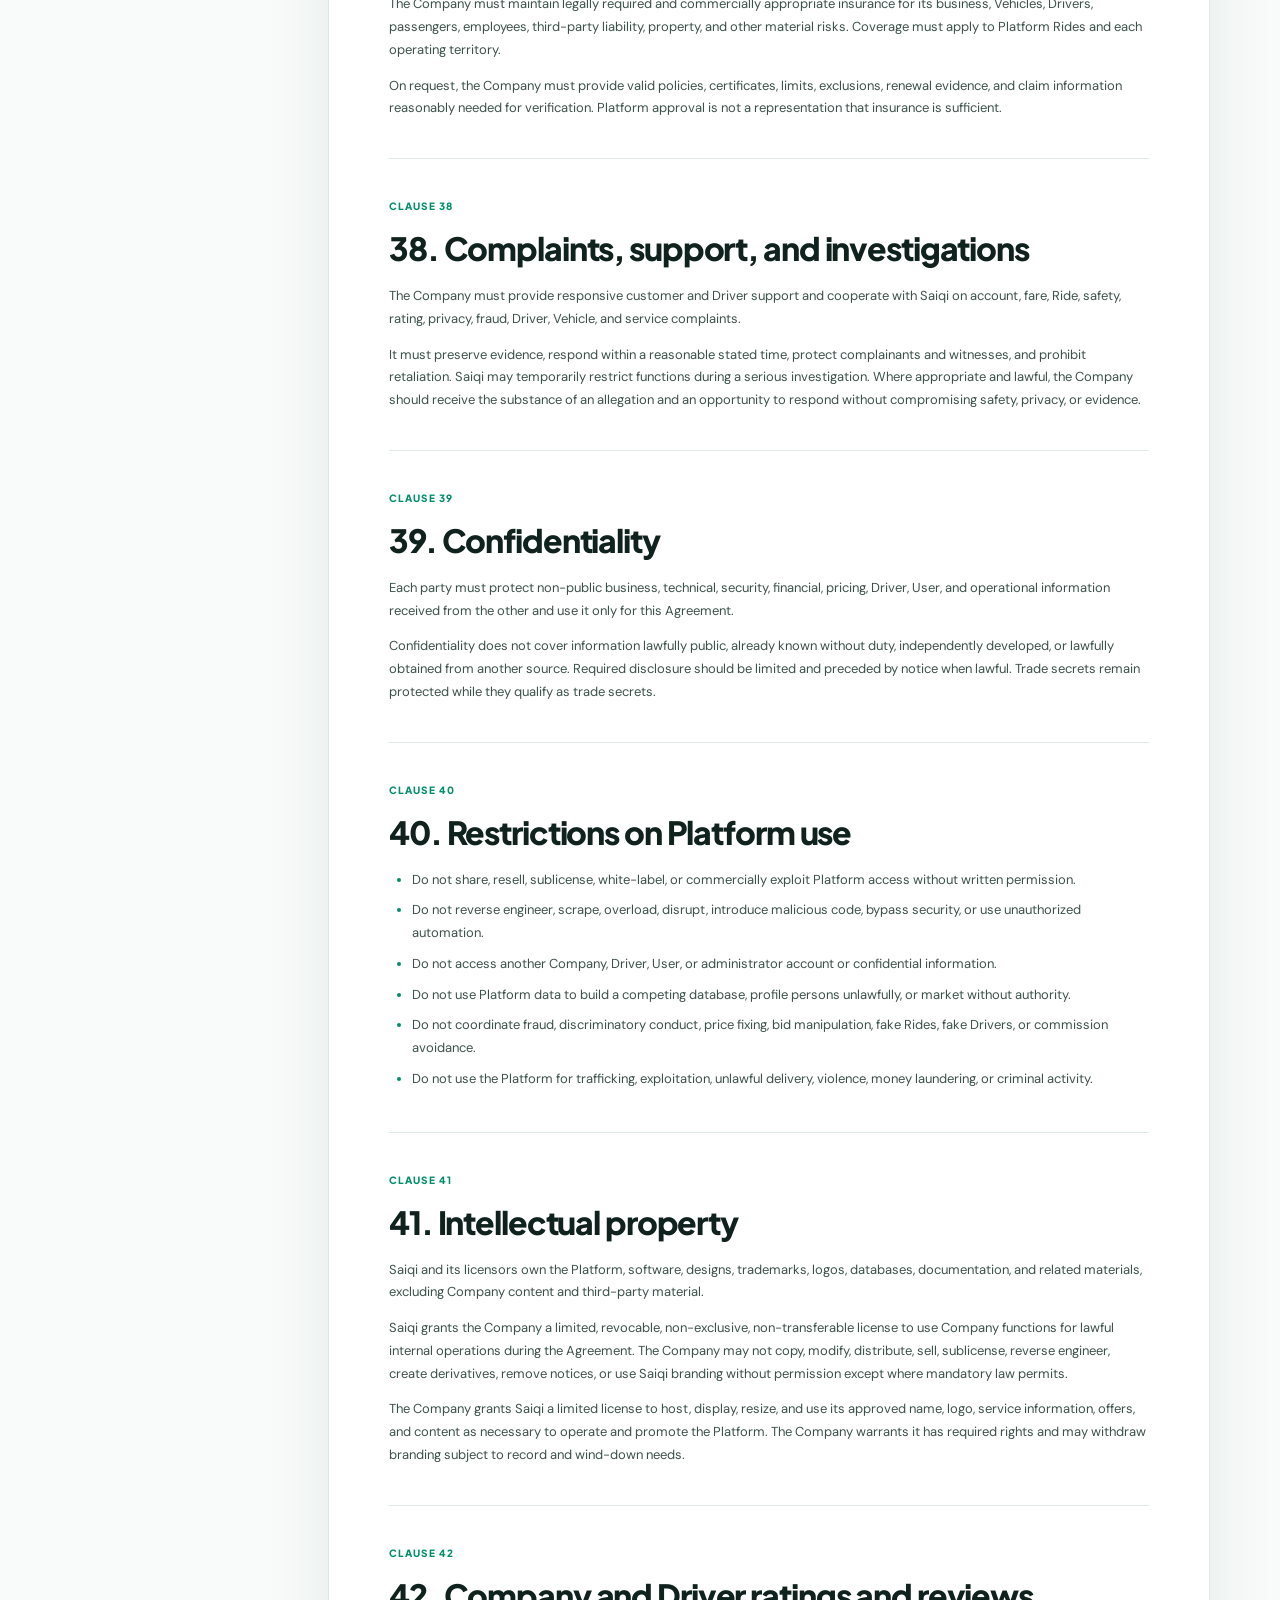
==== commit ee870ce1: "NEW UPDATE" ====
--- a/company-agreement.html
+++ b/company-agreement.html
@@ -3,40 +3,173 @@
 <head>
   <meta charset="UTF-8">
   <meta name="viewport" content="width=device-width,initial-scale=1">
-  <meta name="description" content="Saiqi Company Platform Agreement governing company registration and use of the Saiqi platform.">
+  <meta name="description" content="Complete Saiqi Company Platform Agreement draft governing company registration and use of the Saiqi platform.">
   <title>Company Agreement | Saiqi</title>
   <style>
     @import url('https://fonts.googleapis.com/css2?family=DM+Sans:wght@400;500;600;700&family=Plus+Jakarta+Sans:wght@700;800&display=swap');
-    :root{--green:#00cc99;--dark:#10221d;--mint:#e9fff8;--line:#dfe9e5;--muted:#60736d;--soft:#f5f8f7}*{box-sizing:border-box}html{scroll-behavior:smooth}body{margin:0;background:#f8fbfa;color:var(--dark);font-family:"DM Sans",sans-serif;line-height:1.75}a{color:inherit;text-decoration:none}.container{width:min(1140px,calc(100% - 40px));margin:auto}.header{position:sticky;top:0;z-index:5;background:rgba(248,251,250,.94);border-bottom:1px solid var(--line);backdrop-filter:blur(14px)}.nav{height:74px;display:flex;align-items:center;justify-content:space-between}.brand{font:800 22px "Plus Jakarta Sans"}.brand i{color:#fa152b;font-style:normal}.actions{display:flex;gap:14px;align-items:center;font-size:12px;font-weight:700}.button{padding:9px 15px;border-radius:11px;background:var(--dark);color:white}.hero{padding:70px 0 60px;background:radial-gradient(circle at 85% 5%,#c8fff0,transparent 28%),linear-gradient(#f8fbfa,#edf8f4)}.crumbs{font-size:11px;color:var(--muted);margin-bottom:32px}.hero-grid{display:grid;grid-template-columns:1.4fr .6fr;gap:60px;align-items:end}.tag,.num{color:#008f6b;font:800 10px "Plus Jakarta Sans";text-transform:uppercase;letter-spacing:.13em}.hero h1{font:800 clamp(42px,7vw,76px)/1 "Plus Jakarta Sans";letter-spacing:-.06em;margin:18px 0}.hero p{font-size:17px;color:#48605a;max-width:720px}.meta{background:white;border:1px solid var(--line);border-radius:20px;padding:8px 22px;box-shadow:0 24px 60px #0d322815}.meta div{display:flex;justify-content:space-between;padding:14px 0;border-bottom:1px solid var(--line);font-size:12px}.meta div:last-child{border:0}.notice{background:var(--dark);color:#c4d4cf;font-size:12px;padding:16px 0}.notice strong{color:var(--green);margin-right:10px}.layout{display:grid;grid-template-columns:220px 1fr;gap:38px;padding:58px 0 90px}.toc{position:sticky;top:95px;align-self:start}.toc strong{font:800 10px "Plus Jakarta Sans";letter-spacing:.12em;text-transform:uppercase;color:var(--muted)}.toc a{display:block;border-left:2px solid var(--line);padding:7px 11px;font-size:11px;color:var(--muted)}.toc a:hover{border-color:var(--green);color:#008f6b}.agreement{background:white;border:1px solid var(--line);border-radius:27px;padding:clamp(27px,5vw,60px);box-shadow:0 24px 70px #0d322815}.intro{font-size:16px;color:#344943;border-bottom:1px solid var(--line);padding-bottom:30px}.agreement section{padding:32px 0 25px;border-bottom:1px solid var(--line)}.agreement h2{font:800 clamp(23px,3vw,32px)/1.25 "Plus Jakarta Sans";letter-spacing:-.035em;margin:9px 0 17px}.agreement h3{font:800 17px "Plus Jakarta Sans"}.agreement p,.agreement li{font-size:13px;color:#3d514b}.agreement ul{padding-left:23px;display:grid;gap:8px}.agreement li::marker{color:#008f6b}.callout{background:var(--dark);color:white;border-radius:18px;padding:22px 25px;margin:20px 0}.callout h3{font-size:22px;margin:5px 0}.callout p{color:#c0d0cb;margin:0}.data{display:grid;grid-template-columns:1fr 1fr;gap:9px}.data span{padding:12px 14px;border-radius:12px;border:1px solid var(--line);background:var(--soft);font-size:12px}.confirm{background:var(--mint);border:1px solid #bceedd;border-radius:18px;padding:22px}.checktext{display:flex;gap:13px;border:2px solid #008f6b;border-radius:17px;padding:21px;background:#f8fffd}.box{width:24px;height:24px;min-width:24px;border:2px solid #008f6b;border-radius:6px}.contact{margin-top:28px;padding:23px;border-radius:18px;background:var(--soft);display:flex;justify-content:space-between;align-items:center;gap:15px}.contact h3,.contact p{margin:0}.contact a{display:inline-block;padding:8px 12px;border-radius:10px;background:white;border:1px solid var(--line);font-size:11px;font-weight:800}.contact a:last-child{background:var(--green)}footer{background:var(--dark);color:white;padding:30px 0}.foot{display:flex;justify-content:space-between;color:#9bb0aa;font-size:11px}.foot div{display:flex;gap:18px;color:white;font-weight:700}
+    :root{--green:#00cc99;--dark:#10221d;--mint:#e9fff8;--line:#dfe9e5;--muted:#60736d;--soft:#f5f8f7}*{box-sizing:border-box}html{scroll-behavior:smooth}body{margin:0;background:#f8fbfa;color:var(--dark);font-family:"DM Sans",sans-serif;line-height:1.75}a{color:inherit;text-decoration:none}.container{width:min(1140px,calc(100% - 40px));margin:auto}.header{position:sticky;top:0;z-index:5;background:rgba(248,251,250,.94);border-bottom:1px solid var(--line);backdrop-filter:blur(14px)}.nav{height:74px;display:flex;align-items:center;justify-content:space-between}.brand{font:800 22px "Plus Jakarta Sans"}.brand i{color:#fa152b;font-style:normal}.actions{display:flex;gap:14px;align-items:center;font-size:12px;font-weight:700}.button{padding:9px 15px;border-radius:11px;background:var(--dark);color:white}.hero{padding:70px 0 60px;background:radial-gradient(circle at 85% 5%,#c8fff0,transparent 28%),linear-gradient(#f8fbfa,#edf8f4)}.crumbs{font-size:11px;color:var(--muted);margin-bottom:32px}.hero-grid{display:grid;grid-template-columns:1.4fr .6fr;gap:60px;align-items:end}.tag,.num{color:#008f6b;font:800 10px "Plus Jakarta Sans";text-transform:uppercase;letter-spacing:.13em}.hero h1{font:800 clamp(42px,7vw,76px)/1 "Plus Jakarta Sans";letter-spacing:-.06em;margin:18px 0}.hero p{font-size:17px;color:#48605a;max-width:720px}.meta{background:white;border:1px solid var(--line);border-radius:20px;padding:8px 22px;box-shadow:0 24px 60px #0d322815}.meta div{display:flex;justify-content:space-between;padding:14px 0;border-bottom:1px solid var(--line);font-size:12px}.meta div:last-child{border:0}.notice{background:var(--dark);color:#c4d4cf;font-size:12px;padding:16px 0}.notice strong{color:var(--green);margin-right:10px}.layout{display:grid;grid-template-columns:220px 1fr;gap:38px;padding:58px 0 90px}.toc{position:sticky;top:95px;align-self:start;max-height:calc(100vh - 115px);overflow:auto;scrollbar-width:thin;scrollbar-color:#b7d8ce transparent}.toc strong{font:800 10px "Plus Jakarta Sans";letter-spacing:.12em;text-transform:uppercase;color:var(--muted)}.toc a{display:block;border-left:2px solid var(--line);padding:7px 11px;font-size:11px;color:var(--muted)}.toc a:hover{border-color:var(--green);color:#008f6b}.toc .toc-download{margin-top:13px;border-left-color:var(--green);color:var(--dark);font-weight:800}.source-download{color:#008f6b;font-weight:800;text-decoration:underline;text-underline-offset:3px}.draft-section{background:#fffdf5;margin-inline:calc(clamp(27px,5vw,60px) * -0.25);padding-inline:calc(clamp(27px,5vw,60px) * .25)!important}.schedule-section{scroll-margin-top:105px}.acceptance-quote{border-left:4px solid var(--green);background:var(--mint);border-radius:0 14px 14px 0;padding:18px 20px!important;color:#173e34!important;font-weight:500}.agreement{background:white;border:1px solid var(--line);border-radius:27px;padding:clamp(27px,5vw,60px);box-shadow:0 24px 70px #0d322815}.intro{font-size:16px;color:#344943;border-bottom:1px solid var(--line);padding-bottom:30px}.agreement section{padding:32px 0 25px;border-bottom:1px solid var(--line)}.agreement h2{font:800 clamp(23px,3vw,32px)/1.25 "Plus Jakarta Sans";letter-spacing:-.035em;margin:9px 0 17px}.agreement h3{font:800 17px "Plus Jakarta Sans"}.agreement p,.agreement li{font-size:13px;color:#3d514b}.agreement ul{padding-left:23px;display:grid;gap:8px}.agreement li::marker{color:#008f6b}.callout{background:var(--dark);color:white;border-radius:18px;padding:22px 25px;margin:20px 0}.callout h3{font-size:22px;margin:5px 0}.callout p{color:#c0d0cb;margin:0}.data{display:grid;grid-template-columns:1fr 1fr;gap:9px}.data span{padding:12px 14px;border-radius:12px;border:1px solid var(--line);background:var(--soft);font-size:12px}.confirm{background:var(--mint);border:1px solid #bceedd;border-radius:18px;padding:22px}.checktext{display:flex;gap:13px;border:2px solid #008f6b;border-radius:17px;padding:21px;background:#f8fffd}.box{width:24px;height:24px;min-width:24px;border:2px solid #008f6b;border-radius:6px}.contact{margin-top:28px;padding:23px;border-radius:18px;background:var(--soft);display:flex;justify-content:space-between;align-items:center;gap:15px}.contact h3,.contact p{margin:0}.contact a{display:inline-block;padding:8px 12px;border-radius:10px;background:white;border:1px solid var(--line);font-size:11px;font-weight:800}.contact a:last-child{background:var(--green)}footer{background:var(--dark);color:white;padding:30px 0}.foot{display:flex;justify-content:space-between;color:#9bb0aa;font-size:11px}.foot div{display:flex;gap:18px;color:white;font-weight:700}
     @media(max-width:820px){.hero-grid,.layout{grid-template-columns:1fr}.toc{display:none}.data{grid-template-columns:1fr}.contact,.foot{align-items:flex-start;flex-direction:column}.hero-grid{gap:25px}}@media(max-width:520px){.container{width:calc(100% - 24px)}.hero{padding:42px 0}.hero h1{font-size:40px}.agreement{padding:24px 19px}.actions>a:first-child{display:none}}@media print{.header,.notice,.toc,.contact,footer{display:none}.hero{background:white;padding:20px 0}.layout{display:block;padding:10px 0}.agreement{border:0;box-shadow:none;padding:0}.agreement section{break-inside:avoid}}
   </style>
+  <link rel="stylesheet" href="site-header.css">
 </head>
-<body>
-  <header class="header"><div class="container nav"><a class="brand" href="index.html">SAIQI<i>.</i></a><div class="actions"><a href="driver-agreement.html">Driver Agreement</a><a class="button" href="index.html">Back to home</a></div></div></header>
+<body data-page="company">
+<header class="saiqi-site-header">
+  <div class="saiqi-header-inner">
+    <a class="saiqi-logo" href="index.html" aria-label="Saiqi home">
+      <span class="saiqi-logo-mark"><svg viewBox="0 0 64 64" aria-hidden="true"><path d="M50 13C36 9 18 13 14 23c-3 8 8 13 21 14" fill="none" stroke="#fa152b" stroke-width="8" stroke-linecap="round"/><path d="M14 51c14 4 32 0 36-10 3-8-8-13-21-14" fill="none" stroke="#fff" stroke-width="8" stroke-linecap="round"/></svg></span>
+      <span class="saiqi-logo-copy"><span class="saiqi-logo-name">SAIQI<i>.</i></span><small>Move with confidence</small></span>
+    </a>
+    <nav class="saiqi-nav" id="saiqiNavigation" aria-label="Primary navigation">
+      <a class="saiqi-nav-link" href="index.html" data-nav-page="home">Home</a>
+      <a class="saiqi-nav-link" href="user-agreement.html" data-nav-page="user">User Agreement <span class="saiqi-draft-badge">Draft</span></a>
+      <a class="saiqi-nav-link" href="driver-agreement.html" data-nav-page="driver">Driver Agreement</a>
+      <a class="saiqi-nav-link" href="company-agreement.html" data-nav-page="company">Company Agreement</a>
+    </nav>
+    <div class="saiqi-header-actions">
+      <a class="saiqi-download" href="index.html#download"><svg viewBox="0 0 24 24" fill="none" stroke="currentColor" stroke-width="2" aria-hidden="true"><path d="M12 3v12m0 0 5-5m-5 5-5-5M5 21h14"/></svg>Get the app</a>
+      <button class="saiqi-menu-button" type="button" aria-expanded="false" aria-controls="saiqiNavigation" aria-label="Toggle navigation"><svg class="open" viewBox="0 0 24 24" fill="none" stroke="currentColor" stroke-width="2"><path d="M4 7h16M4 12h16M4 17h16"/></svg><svg class="close" viewBox="0 0 24 24" fill="none" stroke="currentColor" stroke-width="2"><path d="m6 6 12 12M18 6 6 18"/></svg></button>
+    </div>
+  </div>
+</header>
   <main>
-    <section class="hero"><div class="container"><div class="crumbs"><a href="index.html">Home</a> / Company Agreement</div><div class="hero-grid"><div><span class="tag">Legal</span><h1>Company Platform<br>Agreement</h1><p>Terms governing registration, access, and use of Saiqi by transportation companies, taxi offices, fleet operators, licensed transportation providers, and other registered businesses.</p></div><aside class="meta"><div><span>Version</span><strong>1</strong></div><div><span>Effective date</span><strong>July 11, 2026</strong></div><div><span>Language</span><strong>English</strong></div></aside></div></div></section>
-    <div class="notice"><div class="container"><strong>IMPORTANT</strong> This agreement contains commercial, operational, data-processing, and commission obligations for registered companies.</div></div>
+    <section class="hero"><div class="container"><div class="crumbs"><a href="index.html">Home</a> / Company Agreement</div><div class="hero-grid"><div><span class="tag">Legal draft</span><h1>Company Platform<br>Agreement</h1><p>The complete terms governing transportation companies, taxi offices, fleet operators, licensed transportation providers, and their use of Saiqi.</p></div><aside class="meta"><div><span>Version</span><strong>Draft 1.0</strong></div><div><span>Prepared</span><strong>July 14, 2026</strong></div><div><span>Status</span><strong>Not for publication</strong></div></aside></div></div></section>
+    <div class="notice"><div class="container"><strong>IMPORTANT</strong> This page reproduces the complete Company Platform Agreement Word draft. Every bracketed placeholder and the publication checklist must be completed and approved by qualified Palestinian counsel before binding acceptance or publication.</div></div>
     <div class="container layout">
-      <nav class="toc" aria-label="Agreement contents"><strong>On this page</strong><a href="#scope">Scope and parties</a><a href="#acceptance">Acceptance</a><a href="#platform">Platform nature</a><a href="#eligibility">Eligibility</a><a href="#responsibility">Responsibilities</a><a href="#data">Operational data</a><a href="#commission">Commission</a><a href="#verification">Verification</a><a href="#suspension">Suspension</a><a href="#changes">Changes</a><a href="#law">Law and disputes</a><a href="#confirmations">Confirmations</a></nav>
+      <nav class="toc" aria-label="Agreement contents"><strong>Agreement contents</strong><a href="#document-control">Document control</a><a href="#how-to-use-this-draft">How to use this draft</a><a href="#section-1">1. Definitions</a><a href="#section-2">2. Purpose and nature of the Platform</a><a href="#section-3">3. Company eligibility and represen…</a><a href="#section-4">4. Company registration information</a><a href="#section-5">5. Company Account protection and a…</a><a href="#section-6">6. Company Drivers</a><a href="#section-7">7. Driver relationship and Company…</a><a href="#section-8">8. Vehicles</a><a href="#section-9">9. Licensing, insurance, and legal…</a><a href="#section-10">10. Ride Requests and Company Offers</a><a href="#section-11">11. Accepted Rides and performance</a><a href="#section-12">12. Prices and additional charges</a><a href="#section-13">13. Platform Commission of 10%</a><a href="#section-14">14. Gross Fare</a><a href="#section-15">15. Monthly commission calculation</a><a href="#section-16">16. Company payment obligations</a><a href="#section-17">17. Canceled and refunded Rides</a><a href="#section-18">18. Cash and outside-Platform payment</a><a href="#section-19">19. Anti-circumvention and commissio…</a><a href="#section-20">20. Driver location tracking and dis…</a><a href="#section-21">21. Driver availability and work sta…</a><a href="#section-22">22. Monitoring Live Rides</a><a href="#section-23">23. Ride counts, performance, and op…</a><a href="#section-24">24. Access to fares, Driver income,…</a><a href="#section-25">25. Administrative access and author…</a><a href="#section-26">26. Company duty to inform Drivers</a><a href="#section-27">27. Location and device permissions</a><a href="#section-28">28. Data accuracy and reconciliation</a><a href="#section-29">29. Purposes of data use</a><a href="#section-30">30. Data sharing</a><a href="#section-31">31. Data retention</a><a href="#section-32">32. Company data-protection responsi…</a><a href="#section-33">33. Collecting payment from Users</a><a href="#section-34">34. Cancellations, no-shows, and ref…</a><a href="#section-35">35. Safety and service standards</a><a href="#section-36">36. Accidents and serious incidents</a><a href="#section-37">37. Insurance</a><a href="#section-38">38. Complaints, support, and investi…</a><a href="#section-39">39. Confidentiality</a><a href="#section-40">40. Restrictions on Platform use</a><a href="#section-41">41. Intellectual property</a><a href="#section-42">42. Company and Driver ratings and r…</a><a href="#section-43">43. Platform availability</a><a href="#section-44">44. No guarantee of business or income</a><a href="#section-45">45. Company responsibility and indem…</a><a href="#section-46">46. Limitation of Saiqi liability</a><a href="#section-47">47. Verification and audit</a><a href="#section-48">48. Suspension and termination</a><a href="#section-49">49. Changes to this Agreement</a><a href="#section-50">50. Electronic communications</a><a href="#section-51">51. Electronic acceptance</a><a href="#section-52">52. Governing law</a><a href="#section-53">53. Dispute resolution</a><a href="#section-54">54. General terms</a><a href="#section-55">55. Company&#39;s express confirmations</a><a href="#section-56">56. Required Company registration ch…</a><a href="#section-57">57. Platform owner and contact infor…</a><a href="#schedule-1">S1. Company operational standard</a><a href="#schedule-2">S2. Commission and reconciliation st…</a><a href="#schedule-3">S3. Ratings and quality governance</a><a href="#schedule-4">S4. Data and Driver transparency che…</a><a href="#schedule-5">S5. Publication completion checklist</a><a class="toc-download" href="legal/Saiqi_Company_Agreement_Draft.docx" download>Download Word draft</a></nav>
       <article class="agreement">
-        <div class="intro"><strong>Saiqi Company Platform Agreement.</strong> This Agreement governs registration, access, and use of the Saiqi mobile application, company dashboard, websites, software, communication systems, ride-management systems, and related services, collectively referred to as the <strong>Platform</strong>.</div>
-        <section id="scope"><span class="num">Section 01</span><h2>Scope and Parties</h2><p>This Agreement is entered into between <strong>Ahmad Mamoun Ibrahim Amous</strong>, located in Tulkarem, Palestine, as the owner and operator of the Saiqi Platform—referred to as Saiqi, the Platform, we, us, or our—and the transportation company, taxi office, fleet operator, licensed transportation provider, or other business registering for a Company account—referred to as the Company, you, or your.</p><p>The person completing registration on behalf of the Company is the <strong>Company Representative</strong>.</p></section>
-        <section id="acceptance"><span class="num">Section 02</span><h2>Electronic Acceptance and Authority</h2><p>By actively selecting the required acceptance checkbox and pressing Create Company Account, Register, Accept and Continue, or a similar registration button, the Company and Company Representative confirm that they have read, understood, and agreed to be legally bound by this Agreement.</p><p>The Company Representative confirms authority to register and legally bind the Company. Actively ticking the required checkbox is an affirmative act of consent. Electronic records may be used as evidence of acceptance. Version 1 becomes binding when accepted.</p></section>
-        <section id="platform"><span class="num">Section 03</span><h2>Nature of the Platform</h2><p>Saiqi is a technology and coordination platform. Saiqi is not the provider of the transportation service, not a taxi company, not the owner or operator of the Company's vehicles, and not the employer of the Company's drivers.</p><p>The Company provides transportation through its drivers and vehicles and remains responsible for that service.</p></section>
-        <section id="eligibility"><span class="num">Section 04</span><h2>Company Eligibility and Compliance</h2><p>The Company represents that it:</p><ul><li>Is legally established or permitted to conduct its activities.</li><li>Holds required transportation and business permissions.</li><li>Provides accurate and current information and documents.</li><li>Will comply with applicable laws and regulatory requirements.</li></ul></section>
-        <section id="responsibility"><span class="num">Section 05</span><h2>Company Responsibilities</h2><p>The Company is responsible for:</p><ul><li>Its account and account security.</li><li>Its drivers, vehicles, licenses, insurance, and legal compliance.</li><li>Ride offers, accepted rides, fares, additional charges, and customer service.</li><li>The transportation service provided through its drivers and vehicles.</li><li>Informing every driver about location, availability, ride, income, and performance monitoring.</li><li>Ensuring drivers accept the separate Driver Agreement and Privacy Policy.</li></ul></section>
-        <section id="data"><span class="num">Section 06</span><h2>Operational Data and Access</h2><p>The Company agrees Saiqi may collect, process, display, and access operational data needed to run the Platform, including:</p><div class="data"><span>Company, driver, and vehicle information</span><span>Driver location and availability</span><span>Live-ride information and ride history</span><span>Ride counts and fares</span><span>Driver-attributed Platform income</span><span>Company Platform-generated revenue</span><span>Ratings and complaints</span><span>Performance and operational records</span></div></section>
-        <section id="commission"><span class="num">Section 07</span><h2>Platform Commission</h2><div class="callout"><span class="num">Commercial term</span><h3>10% of the gross fare</h3><p>The Company agrees to pay Saiqi a ten percent (10%) Platform commission on the gross fare of every completed ride generated through Saiqi.</p></div><p>The Company—not the assigned driver—is responsible for the commission on rides performed under the Company Account. Cash or outside payments do not remove this obligation.</p></section>
-        <section id="verification"><span class="num">Section 08</span><h2>Verification and Documents</h2><p>Saiqi may request company licenses, registration papers, owner or representative identity documents, taxi or transport permissions, vehicle records, insurance records, driver documents, tax records, banking information, and other verification documents.</p><p>False, altered, stolen, expired, or inconsistent documents may lead to suspension or termination.</p></section>
-        <section id="suspension"><span class="num">Section 09</span><h2>Suspension or Termination</h2><p>Saiqi may suspend or terminate a Company Account for:</p><ul><li>Breach of this Agreement or Platform policies.</li><li>Unpaid commission or commission avoidance.</li><li>Fraud, manipulation, or misuse of Platform data.</li><li>Missing, expired, false, or inconsistent documents.</li><li>Safety risk, serious complaints, or legal ineligibility.</li><li>Any material legal, financial, security, operational, or reputational risk.</li></ul></section>
-        <section id="changes"><span class="num">Section 10</span><h2>Changes to This Agreement</h2><p>Saiqi may amend this Agreement. Where appropriate or legally required, the Company may be required to actively accept a new version through a checkbox or similar action.</p></section>
-        <section id="law"><span class="num">Section 11</span><h2>Governing Law and Disputes</h2><p>This Agreement is governed by the laws applicable in the State of Palestine. Disputes should first be handled through good-faith written communication. Unresolved disputes may be submitted to competent Palestinian courts.</p></section>
-        <section id="confirmations"><span class="num">Section 12</span><h2>Company's Express Confirmations</h2><div class="confirm"><h3>By accepting, the Company confirms that:</h3><ul><li>Its registration information is true and it is authorized to provide the registered services.</li><li>The Company Representative has authority to bind the Company.</li><li>It has read and understood this Agreement and accepts responsibility for its drivers and vehicles.</li><li>It understands Saiqi is a technology Platform, not the transportation provider.</li><li>It accepts the 10% commission on every completed ride generated through Saiqi.</li><li>It understands the Company—not the driver—owes commission for rides under its account.</li><li>It understands cash and outside payments do not remove the commission obligation.</li><li>It understands Saiqi may access the operational information described above.</li><li>It will notify drivers about monitoring and ensure they accept the Driver Agreement and Privacy Policy.</li><li>It accepts electronic recordkeeping, Saiqi policies, and applicable law.</li></ul></div></section>
-        <section id="checkbox"><span class="num">Section 13</span><h2>Required Registration Acceptance</h2><p>The following acknowledgement is presented during company registration:</p><div class="checktext"><span class="box" aria-hidden="true"></span><p><strong>I confirm that I am authorized to act on behalf of the Company.</strong> I have read and agree to the Saiqi Company Platform Agreement, Version 1, the Privacy Policy, and the applicable fee terms. I understand that the Company must pay Saiqi a 10% commission on the gross fare of every completed ride generated through Saiqi. I also understand that Saiqi collects and may access Driver locations, availability, live-ride information, ride history, ride counts, fares, Driver-attributed Platform income, Company Platform-generated revenue, performance information, and related operational records as explained in this Agreement. By ticking this box and completing registration, I electronically accept these terms on behalf of the Company.</p></div></section>
+        <div class="intro"><strong>Source document: Saiqi Company Platform Agreement — Draft 1.0.</strong><br><br>This page follows the complete Word draft, including all 57 clauses and five schedules. <a class="source-download" href="legal/Saiqi_Company_Agreement_Draft.docx" download>Download the Word draft</a>.</div>
+        <section id="document-control" class="draft-section"><span class="num">Draft information</span><h2>Document control</h2><ul><li>Intended party: A transportation company, taxi office, fleet operator, licensed transport provider, or other business approved for a Saiqi Company Account.</li><li>Current commercial basis: 10% Platform commission on the Gross Fare of each Completed Ride generated through Saiqi, payable by the Company for Rides under its account.</li><li>Current product basis: Company registration, approval, location, fleet, Driver and Vehicle management, live operations, Ride offers, Driver Sessions, cash/ILS records, history, ratings, support, and administrative controls.</li><li>Draft owner: Saiqi legal and business team.</li><li>Controlling language: [CONTROLLING LANGUAGE AFTER LEGAL REVIEW].</li><li>Companion documents: Privacy Policy, Driver Platform Agreement, Passenger User Agreement, fee terms, cancellation policy, safety standards, and data-retention schedule.</li></ul></section>
+
+        <section id="how-to-use-this-draft" class="draft-section"><span class="num">Draft information</span><h2>How to use this draft</h2><ul><li>Replace every bracketed placeholder and confirm the operator&#39;s legal identity before publication.</li><li>Validate transport-app licensing, company licensing, insurance, tax, labor, privacy, consumer, and cash-handling terms in every operating area.</li><li>Reconcile commission, Gross Fare, Completed Ride, cancellation, refund, and outside-payment rules with production code and finance processes.</li><li>Ensure every Driver receives the Driver Agreement and Privacy Policy and is informed of location, availability, Ride, income, rating, and performance monitoring.</li><li>Record agreement version, full text or hash, checkbox wording, Company and representative identifiers, authority evidence, timestamp, language, IP address, device, browser, and later reacceptance.</li></ul></section>
+
+        <section id="section-1"><span class="num">Clause 1</span><h2>1. Definitions</h2><h3>1.1 Company Account</h3><p>&quot;Company Account&quot; means the account approved for the Company to access the Platform, manage authorized representatives, Drivers and Vehicles, receive Ride Requests, submit Ride Offers, assign Drivers, monitor operations, and review Ride, financial, rating, and performance information.</p><h3>1.2 Company Representative</h3><p>&quot;Company Representative&quot; means the owner, manager, authorized employee, signatory, administrator, or other person who registers the Company or uses its Company Account with authority from the Company.</p><h3>1.3 Driver</h3><p>&quot;Driver&quot; means a person registered or linked to the Company who may be assigned to provide transportation through an approved Vehicle and Driver Session.</p><h3>1.4 User</h3><p>&quot;User&quot; means a passenger, customer, account holder, or other person requesting transportation through the Platform.</p><h3>1.5 Ride Request</h3><p>&quot;Ride Request&quot; means a request submitted through the Platform for transportation or a related service.</p><h3>1.6 Company Offer</h3><p>&quot;Company Offer&quot; means the Company&#39;s response to a Ride Request, including any proposed fare, estimated arrival, Vehicle or Driver information, conditions, and disclosed additional charges.</p><h3>1.7 Accepted Ride</h3><p>&quot;Accepted Ride&quot; means a Ride Request for which the User selects or accepts the Company&#39;s offer or assignment.</p><h3>1.8 Completed Ride</h3><p>&quot;Completed Ride&quot; means transportation requested, offered, accepted, assigned, arranged, tracked, or managed through Saiqi and performed fully or substantially by the Company or its Driver. A Ride may be treated as completed despite an incorrect Platform status when reliable evidence reasonably shows substantial performance.</p><h3>1.9 Gross Fare</h3><p>&quot;Gross Fare&quot; means the entire amount charged or payable by the User for a Completed Ride before Company expenses, Driver pay, fuel, maintenance, salary, tax, commission, bank or payment-processing charges, discounts funded by the Company, or other operating costs.</p><h3>1.10 Platform Commission</h3><p>&quot;Platform Commission&quot; means ten percent (10%) of the Gross Fare for each Completed Ride generated through Saiqi, subject to any later fee terms validly accepted by the parties.</p><h3>1.11 Platform-Generated Revenue</h3><p>&quot;Platform-Generated Revenue&quot; means the sum of Gross Fares for Completed Rides requested, arranged, accepted, assigned, or performed through Saiqi, including a transaction moved outside the Platform to avoid commission.</p><h3>1.12 Live or Ongoing Ride</h3><p>&quot;Live Ride&quot; or &quot;Ongoing Ride&quot; means an Accepted Ride that is assigned, started, or not yet completed or finally canceled.</p><h3>1.13 Availability Status</h3><p>&quot;Availability Status&quot; means information showing whether a Driver is online, offline, available, unavailable, busy, assigned, on a Live Ride, temporarily inactive, or otherwise able or unable to receive work.</p></section>
+
+        <section id="section-2"><span class="num">Clause 2</span><h2>2. Purpose and nature of the Platform</h2><p>Saiqi provides a technology and coordination system through which Users may request Rides; eligible Companies may receive requests and submit offers; Users may compare and select offers; Companies may assign approved Drivers and Vehicles; and parties may use maps, communication, location, pricing, Ride-status, history, rating, reporting, and administrative tools.</p><p>Saiqi is not the provider of the physical transportation service, not a taxi company, not the owner or operator of Company Vehicles, and not the employer of Company Drivers unless a separate signed agreement expressly provides otherwise. The Company provides transportation and remains responsible for its Drivers, Vehicles, fares, conduct, licensing, insurance, safety, customer service, tax, and legal compliance.</p><p>Nothing in this Agreement changes a legal characterization imposed by mandatory law.</p></section>
+
+        <section id="section-3"><span class="num">Clause 3</span><h2>3. Company eligibility and representative authority</h2><p>The Company represents that it is legally established or otherwise legally permitted to operate, holds all required business and transport authorizations, and is not suspended, dissolved, insolvent, prohibited, or disqualified from offering the registered services.</p><p>The Company Representative represents that they are at least 18, have full authority to submit information, accept this Agreement, manage the account, and legally bind the Company. Saiqi may request a power of attorney, board resolution, registration extract, authorized-signatory record, or equivalent evidence.</p></section>
+
+        <section id="section-4"><span class="num">Clause 4</span><h2>4. Company registration information</h2><p>The Company must provide true, complete, current, and consistent information, including legal and trade names, registration number and form, owners and authorized persons, contact details, physical location, service areas, transport licenses, tax details, bank information where relevant, and supporting documents.</p><p>The Company must promptly update any change to ownership, control, name, legal form, address, license, tax status, banking, representative, service area, insolvency, regulatory status, or other material information. Saiqi may rely on the latest verified information until an update is accepted.</p></section>
+
+        <section id="section-5"><span class="num">Clause 5</span><h2>5. Company Account protection and administration</h2><ul><li>Limit administrator access to authorized persons with a legitimate business need.</li><li>Protect passwords, one-time codes, devices, email, phone numbers, and recovery methods.</li><li>Use individual administrator identities where the Platform supports them and do not share credentials.</li><li>Notify Saiqi immediately of compromise, unauthorized access, lost devices, employee departure, or suspicious activity.</li><li>Review access rights regularly and remove authority promptly when it ends.</li><li>Do not sell, transfer, rent, sublicense, or pledge the Company Account.</li></ul><p>The Company is responsible for actions through its account to the extent permitted by law. Saiqi may require reauthentication, multi-factor verification, access logs, representative confirmation, or temporary restriction to protect the account.</p></section>
+
+        <section id="section-6"><span class="num">Clause 6</span><h2>6. Company Drivers</h2><p>The Company may add only genuine Drivers whom it has lawfully engaged, verified, authorized, and informed about Platform processing. It must submit accurate Driver identity, phone, license, eligibility, and relationship information and must not create fictional, duplicate, shared, or substitute Driver accounts.</p><p>The current Platform may allow a Company to create a Driver account, update a phone number before the Driver&#39;s first sign-in, link or remove a Driver, end a Driver Session, and view operational records. Removing a Driver from the Company must preserve records that Saiqi or law requires to retain.</p><p>The Company must ensure every Driver separately accepts the current Driver Agreement and Privacy Policy before performing Rides.</p></section>
+
+        <section id="section-7"><span class="num">Clause 7</span><h2>7. Driver relationship and Company responsibility</h2><p>The Company is solely responsible for selecting, contracting, supervising, scheduling, compensating, disciplining, and ending relationships with its Drivers, subject to Applicable Law. It must pay all salary, fare share, percentage, bonus, commission, reimbursement, benefit, tax, insurance, social-security, and other Driver entitlements.</p><p>Saiqi is not responsible for labor, contractor, payroll, disciplinary, scheduling, or payment disputes between the Company and a Driver unless mandatory law provides otherwise. Platform labels, earnings summaries, and Driver Sessions do not determine employment status.</p><p>The Company must not charge a Driver Saiqi&#39;s Company commission unless that allocation is lawful, transparent, and permitted by the separate Company-Driver agreement. Saiqi does not directly charge a Company Driver for Rides under an active Company Account.</p></section>
+
+        <section id="section-8"><span class="num">Clause 8</span><h2>8. Vehicles</h2><p>The Company may register and assign only Vehicles it lawfully owns, leases, manages, or is authorized to use for passenger transport. Vehicle information must include the correct plate, make, model, year, color, capacity, registration, inspection, insurance, and other required data.</p><p>Every Vehicle must be roadworthy, clean, safe, appropriately equipped, and suitable for the offered service. The Company must maintain brakes, tires, steering, lights, doors, seat belts, required restraints, accessibility equipment, climate controls where offered, and all legally required safety equipment.</p><p>The Company must immediately remove or disable a Vehicle that is unlicensed, uninsured, unsafe, materially damaged, incorrectly identified, or otherwise ineligible.</p></section>
+
+        <section id="section-9"><span class="num">Clause 9</span><h2>9. Licensing, insurance, and legal compliance</h2><p>The Company must hold and maintain every company, transport, taxi-office, fleet, operating-area, Vehicle, Driver, insurance, tax, employment, consumer, privacy, and professional authorization required by Applicable Law.</p><p>The Company must monitor expiry dates, renew documents before expiration, and notify Saiqi of suspension, investigation, restriction, or material claim. Platform approval does not replace government licensing, inspection, insurance, or professional duties.</p><p>The Company must specifically review and comply with Palestinian requirements regulating transport through applications in public Vehicles and any conditions imposed by the Ministry of Transport and Communications for the launch territory.</p></section>
+
+        <section id="section-10"><span class="num">Clause 10</span><h2>10. Ride Requests and Company Offers</h2><p>The Company may receive Ride Requests according to User selection, location, operating status, service area, Vehicle and Driver availability, technical conditions, and Platform rules. Receipt of a request does not guarantee selection or payment.</p><p>Every Company Offer must be accurate, made in good faith, and supported by available capacity. It must clearly state the proposed or estimated fare, estimated arrival, material conditions, and disclosed additional charges. The Company must not submit misleading, duplicate, coordinated, bait-and-switch, impossible, or discriminatory offers.</p></section>
+
+        <section id="section-11"><span class="num">Clause 11</span><h2>11. Accepted Rides and performance</h2><p>Once the User accepts the Company&#39;s offer, the Company must promptly assign an eligible Driver and approved Vehicle, communicate accurate details, and use reasonable efforts to perform the Ride safely and professionally.</p><p>The Company remains responsible for pickup, Driver and Vehicle match, route decisions, passenger treatment, traffic compliance, fare collection, Ride completion, and customer support. It must not substitute a Driver or Vehicle without accurate Platform information and lawful operational need.</p></section>
+
+        <section id="section-12"><span class="num">Clause 12</span><h2>12. Prices and additional charges</h2><p>The Company controls its lawful offer price subject to Platform rules and Applicable Law. The offered price and any estimate must be clear. Waiting, toll, additional stop, changed destination, luggage, cleaning, accessibility, tax, or other charges may be collected only if lawful and disclosed before they bind the User or arise from a published policy.</p><p>The Company must not demand an undisclosed amount, inflate time or distance, use discriminatory pricing, coordinate prices unlawfully, or misrepresent a cash amount. Saiqi may display, audit, or challenge prices to protect Users and Platform integrity without becoming the transport provider.</p></section>
+
+        <section id="section-13"><span class="num">Clause 13</span><h2>13. Platform Commission of 10%</h2><p>The Company agrees to pay Saiqi a Platform Commission equal to ten percent (10%) of the Gross Fare for every Completed Ride generated through Saiqi and performed under the Company Account.</p><p>The Company, not the assigned Driver, owes the commission. The obligation applies regardless of whether the User pays cash, pays outside the Platform, pays the Driver, pays the Company, pays late, or the Company fails to record collection accurately.</p><p>Any tax on the Platform Commission, invoice requirement, withholding, currency conversion, or change in rate must be handled under Applicable Law and separately approved commercial terms.</p></section>
+
+        <section id="section-14"><span class="num">Clause 14</span><h2>14. Gross Fare</h2><p>Gross Fare includes every amount charged or payable for the transportation, including disclosed waiting, stops, tolls, surcharges, and mandatory charges, before Company-funded discounts and operating expenses, unless final fee terms expressly exclude an item.</p><p>The Company may not reduce commission by deducting Driver compensation, fuel, maintenance, salaries, rent, insurance, tax, bank fees, bad debt, cash-handling costs, promotions funded by the Company, or another internal expense.</p></section>
+
+        <section id="section-15"><span class="num">Clause 15</span><h2>15. Monthly commission calculation</h2><p>Saiqi may calculate commission by Ride, day, week, month, or another disclosed billing period using Platform records. Statements may show Completed Rides, Gross Fares, adjustments, tax, payments, credits, disputes, and balance due.</p><p>The Company must review each statement and raise a documented dispute within [STATEMENT DISPUTE PERIOD]. Undisputed amounts remain payable. A delayed statement or correction does not waive commission lawfully due.</p></section>
+
+        <section id="section-16"><span class="num">Clause 16</span><h2>16. Company payment obligations</h2><p>The Company must pay invoices or balances by [PAYMENT DUE DATE / CYCLE] using an approved method. It must maintain accurate billing and bank information and bear lawful transfer or bank charges allocated to it.</p><p>Late or failed payment may result in reminders, service restriction, suspension, lawful collection costs, and [APPROVED LATE PAYMENT TERM]. Saiqi may not deduct or set off funds without contractual and legal authority.</p></section>
+
+        <section id="section-17"><span class="num">Clause 17</span><h2>17. Canceled and refunded Rides</h2><p>No commission is due solely because a Ride was requested and canceled before performance unless a lawful cancellation fee is actually charged and the fee terms state how commission applies.</p><p>For a partially performed, partly refunded, or disputed Ride, commission should be calculated on the final Gross Fare lawfully retained or payable after an approved adjustment. The Company must not use false cancellations, refunds, or status changes to conceal a Completed Ride.</p></section>
+
+        <section id="section-18"><span class="num">Clause 18</span><h2>18. Cash and outside-Platform payment</h2><p>The current product may record cash fares in ILS. Cash collection does not eliminate Platform Commission or recordkeeping obligations. The Company must reconcile cash received by Drivers, amounts retained, Company revenue, Driver entitlements, refunds, and commission.</p><p>Moving payment, communication, or completion outside the Platform does not remove the commission when the Ride originated through Saiqi. The Company must not instruct a User or Driver to cancel and complete privately to avoid a fee, record, safety control, or complaint process.</p></section>
+
+        <section id="section-19"><span class="num">Clause 19</span><h2>19. Anti-circumvention and commission avoidance</h2><p>The Company and its personnel must not conceal Completed Rides, falsify status, split fares, reduce recorded Gross Fare, create duplicate accounts, manipulate location, route, time, cash status, Driver Sessions, or Ride history, or otherwise avoid commission.</p><p>Saiqi may investigate reasonable discrepancies using Platform logs, location, communications, User and Driver reports, Company records, and other lawful evidence. Confirmed avoidance may result in corrected invoices, suspension, termination, damages, audit costs where lawful, and reporting to authorities.</p></section>
+
+        <section id="section-20"><span class="num">Clause 20</span><h2>20. Driver location tracking and disclosure</h2><p>The Company acknowledges that Saiqi may process precise or approximate Driver and Vehicle location during online availability, Driver Sessions, assignments, and Rides. Location may be shown to authorized Company personnel, Users as operationally necessary, Saiqi administrators for legitimate purposes, and recipients described in the Privacy Policy.</p><p>The Company must inform Drivers clearly before monitoring, ensure permissions and notices are lawful, restrict internal location access to authorized operational roles, and prohibit stalking, personal monitoring, retaliation, or use unrelated to legitimate transport operations.</p></section>
+
+        <section id="section-21"><span class="num">Clause 21</span><h2>21. Driver availability and work status</h2><p>The Platform may display whether Drivers are online, offline, available, busy, assigned, inactive, in a session, or on a Live Ride. It may also show how many Drivers are working, free, or without current work.</p><p>Availability is an operational signal and may be delayed or inaccurate. The Company must not use it as the sole basis for unlawful wage deductions, surveillance, discipline, or employment decisions. The Company must provide a reasonable process for Drivers to explain errors or legitimate downtime.</p></section>
+
+        <section id="section-22"><span class="num">Clause 22</span><h2>22. Monitoring Live Rides</h2><p>Authorized Company personnel may monitor pickup, assignment, Driver, Vehicle, location, status, route progress, fare, cancellation, and other Live Ride information for dispatch, support, safety, quality, and lawful operations.</p><p>Access must be role-based, confidential, and limited to legitimate need. The Company must not interfere with safe driving, pressure a Driver to violate law, expose information publicly, or use Live Ride data for an unrelated personal purpose.</p></section>
+
+        <section id="section-23"><span class="num">Clause 23</span><h2>23. Ride counts, performance, and operational analytics</h2><p>Saiqi may provide Ride counts, completion and cancellation data, response patterns, session metrics, service areas, demand indicators, ratings, complaints, and other analytics. These tools may help the Company manage operations but are not guaranteed to be complete, real-time, or suitable for payroll, tax, regulatory, or disciplinary decisions without verification.</p><p>The Company is responsible for lawful and fair use of analytics and must not discriminate, retaliate, or make a materially adverse automated decision without appropriate human review where required.</p></section>
+
+        <section id="section-24"><span class="num">Clause 24</span><h2>24. Access to fares, Driver income, and Company revenue</h2><p>The Company acknowledges that Saiqi may access and calculate fares, cash status, Driver-attributed Platform income, and Company Platform-Generated Revenue by Ride, Driver, session, day, week, month, or other period.</p><p>These figures support operations, commission, reporting, fraud detection, disputes, and support. They do not necessarily equal taxable revenue, net profit, payroll, or the amount owed to a Driver. The Company must maintain its own legally compliant accounting and reconcile discrepancies promptly.</p></section>
+
+        <section id="section-25"><span class="num">Clause 25</span><h2>25. Administrative access and authority</h2><p>Saiqi administrators may access Company, Driver, Vehicle, Ride, financial, location, rating, complaint, and technical information only for legitimate Platform operation, verification, safety, support, finance, security, fraud prevention, compliance, and legal purposes.</p><p>The Company must assign internal permissions according to role and least privilege. Sensitive export, deletion, Driver removal, forced session termination, billing, and representative changes should be limited to authorized administrators and logged where feasible.</p></section>
+
+        <section id="section-26"><span class="num">Clause 26</span><h2>26. Company duty to inform Drivers</h2><p>Before a Driver uses Saiqi under the Company, the Company must provide clear notice that Saiqi and authorized Company personnel may process and view identity, Vehicle, location, availability, Driver Sessions, Live Rides, Ride history, counts, fares, income-related records, ratings, complaints, and performance information.</p><p>The Company must document notice, direct the Driver to the Driver Agreement and Privacy Policy, answer employment-related questions within its responsibility, and avoid making a false representation about Saiqi&#39;s data or financial role.</p></section>
+
+        <section id="section-27"><span class="num">Clause 27</span><h2>27. Location and device permissions</h2><p>The Company must ensure its representatives and Drivers understand that device location, notification, camera, photo-library, or other permissions may be requested for specific features. Permission must be voluntary where required and limited to the disclosed purpose.</p><p>Disabling a necessary permission may prevent a function from working. The Company may not force permission or install monitoring software outside lawful employment, privacy, and device-management rules.</p></section>
+
+        <section id="section-28"><span class="num">Clause 28</span><h2>28. Data accuracy and reconciliation</h2><p>The Company must regularly review Company, Driver, Vehicle, license, insurance, location, fare, cash, Ride, session, and billing data. It must promptly correct errors and provide evidence when disputing a record.</p><p>No data source is infallible. Saiqi may reconcile Platform logs with Company records, Driver and User evidence, location, communications, payment records, and reliable third-party information. A correction must preserve necessary audit history.</p></section>
+
+        <section id="section-29"><span class="num">Clause 29</span><h2>29. Purposes of data use</h2><p>Saiqi may use Company and operational data to register and verify accounts; provide dispatch and Ride functions; show Drivers and Vehicles; share operational location; calculate fares, earnings, revenue, and commission; issue statements; prevent fraud; protect safety and security; handle ratings and complaints; provide support; improve the Platform; comply with law; and establish or defend claims.</p><p>Any materially new purpose must be compatible with the original purpose or supported by a valid legal basis, notice, and consent where required.</p></section>
+
+        <section id="section-30"><span class="num">Clause 30</span><h2>30. Data sharing</h2><p>Data may be shared with Users and Drivers as operationally necessary; Company representatives; hosting, mapping, communication, authentication, analytics, support, finance, banking, payment, and professional providers; insurers; advisers; authorities; affiliates; and transaction successors, as described in the Privacy Policy and permitted by law.</p><p>The Company must not disclose Platform data to an unauthorized third party. Any Company-appointed processor, dispatcher, accountant, or service provider must be bound by appropriate confidentiality, security, use, retention, and deletion obligations.</p></section>
+
+        <section id="section-31"><span class="num">Clause 31</span><h2>31. Data retention</h2><p>Saiqi may retain Company registration, acceptance, Driver, Vehicle, Ride, fare, commission, payment, location, rating, complaint, support, audit, fraud, security, and legal records for periods stated in the Privacy Policy or required by law.</p><p>The Company must adopt its own documented retention schedule. Account closure does not require deletion of records needed for commission, tax, safety, disputes, fraud, insurance, Driver rights, or legal claims. Data no longer required should be deleted, anonymized, or access-restricted.</p></section>
+
+        <section id="section-32"><span class="num">Clause 32</span><h2>32. Company data-protection responsibilities</h2><ul><li>Use personal data only for lawful, transparent, specified, and necessary purposes.</li><li>Restrict access by role and review permissions regularly.</li><li>Protect exports, devices, passwords, messages, and printed records.</li><li>Train personnel and Drivers on confidentiality, phishing, account security, and incident reporting.</li><li>Maintain legally required privacy notices, records, agreements, rights processes, and safeguards.</li><li>Notify Saiqi promptly of a breach, unauthorized disclosure, lost device, credential compromise, or misuse affecting Platform data.</li><li>Cooperate with lawful rights requests, investigations, deletion, correction, and regulatory duties.</li></ul><p>The parties must determine their privacy roles for each processing activity and enter any required data-processing arrangement before publication.</p></section>
+
+        <section id="section-33"><span class="num">Clause 33</span><h2>33. Collecting payment from Users</h2><p>The Company is responsible for lawful fare collection, cash handling, receipts, tax treatment, refunds, Driver remittance, and reconciliation unless Saiqi expressly introduces and governs a payment function.</p><p>The Company and Drivers must not detain a User, seize property, threaten, harass, publish personal data, or use unlawful collection methods. A disputed amount must be handled through support and lawful procedures.</p></section>
+
+        <section id="section-34"><span class="num">Clause 34</span><h2>34. Cancellations, no-shows, and refunds</h2><p>The Company must follow published cancellation, waiting, no-show, refund, and Ride-interruption rules. Reasons must be accurate and non-discriminatory. Any fee must be disclosed before it binds the User and must comply with law.</p><p>The Company must investigate abusive Driver cancellations, false no-shows, pressure to cancel, and status manipulation. Refunds and adjustments must be recorded accurately for Gross Fare and commission reconciliation.</p></section>
+
+        <section id="section-35"><span class="num">Clause 35</span><h2>35. Safety and service standards</h2><p>The Company must establish and enforce standards for Driver fitness, zero impairment, lawful phone use, defensive driving, Vehicle inspection, seat belts, cleanliness, passenger respect, nondiscrimination, accessibility, safeguarding, prohibited items, safe pickup, fatigue, and emergency conduct.</p><p>It must provide appropriate training, supervision, reporting channels, escalation, and corrective action. It may not instruct or reward a Driver to speed, drive while fatigued, violate working-time or traffic rules, or use an unsafe Vehicle.</p></section>
+
+        <section id="section-36"><span class="num">Clause 36</span><h2>36. Accidents and serious incidents</h2><p>The Company must maintain a documented incident process covering collisions, injuries, threats, harassment, sexual misconduct, crime, missing persons, serious complaints, Vehicle failure, data breaches, and regulatory contact.</p><p>In an emergency, life and competent authorities take priority over Platform support. The Company must protect evidence, notify insurers and authorities as required, support affected persons, preserve confidentiality, and notify Saiqi promptly when an incident concerns a Platform Ride or creates material risk.</p><p>The Company must not conceal, alter, destroy, fabricate, or coach evidence, or admit liability for Saiqi without authority.</p></section>
+
+        <section id="section-37"><span class="num">Clause 37</span><h2>37. Insurance</h2><p>The Company must maintain legally required and commercially appropriate insurance for its business, Vehicles, Drivers, passengers, employees, third-party liability, property, and other material risks. Coverage must apply to Platform Rides and each operating territory.</p><p>On request, the Company must provide valid policies, certificates, limits, exclusions, renewal evidence, and claim information reasonably needed for verification. Platform approval is not a representation that insurance is sufficient.</p></section>
+
+        <section id="section-38"><span class="num">Clause 38</span><h2>38. Complaints, support, and investigations</h2><p>The Company must provide responsive customer and Driver support and cooperate with Saiqi on account, fare, Ride, safety, rating, privacy, fraud, Driver, Vehicle, and service complaints.</p><p>It must preserve evidence, respond within a reasonable stated time, protect complainants and witnesses, and prohibit retaliation. Saiqi may temporarily restrict functions during a serious investigation. Where appropriate and lawful, the Company should receive the substance of an allegation and an opportunity to respond without compromising safety, privacy, or evidence.</p></section>
+
+        <section id="section-39"><span class="num">Clause 39</span><h2>39. Confidentiality</h2><p>Each party must protect non-public business, technical, security, financial, pricing, Driver, User, and operational information received from the other and use it only for this Agreement.</p><p>Confidentiality does not cover information lawfully public, already known without duty, independently developed, or lawfully obtained from another source. Required disclosure should be limited and preceded by notice when lawful. Trade secrets remain protected while they qualify as trade secrets.</p></section>
+
+        <section id="section-40"><span class="num">Clause 40</span><h2>40. Restrictions on Platform use</h2><ul><li>Do not share, resell, sublicense, white-label, or commercially exploit Platform access without written permission.</li><li>Do not reverse engineer, scrape, overload, disrupt, introduce malicious code, bypass security, or use unauthorized automation.</li><li>Do not access another Company, Driver, User, or administrator account or confidential information.</li><li>Do not use Platform data to build a competing database, profile persons unlawfully, or market without authority.</li><li>Do not coordinate fraud, discriminatory conduct, price fixing, bid manipulation, fake Rides, fake Drivers, or commission avoidance.</li><li>Do not use the Platform for trafficking, exploitation, unlawful delivery, violence, money laundering, or criminal activity.</li></ul></section>
+
+        <section id="section-41"><span class="num">Clause 41</span><h2>41. Intellectual property</h2><p>Saiqi and its licensors own the Platform, software, designs, trademarks, logos, databases, documentation, and related materials, excluding Company content and third-party material.</p><p>Saiqi grants the Company a limited, revocable, non-exclusive, non-transferable license to use Company functions for lawful internal operations during the Agreement. The Company may not copy, modify, distribute, sell, sublicense, reverse engineer, create derivatives, remove notices, or use Saiqi branding without permission except where mandatory law permits.</p><p>The Company grants Saiqi a limited license to host, display, resize, and use its approved name, logo, service information, offers, and content as necessary to operate and promote the Platform. The Company warrants it has required rights and may withdraw branding subject to record and wind-down needs.</p></section>
+
+        <section id="section-42"><span class="num">Clause 42</span><h2>42. Company and Driver ratings and reviews</h2><p>Ratings are separate quality signals for the Company, Drivers, and Users. The Company acknowledges that a passenger may rate both the Driver and Company and may provide different scores and comments for each.</p><h3>42.1 Driver rating</h3><p>A Driver rating may reflect driving, conduct, pickup, communication, safety, Vehicle presentation, or Ride experience attributable to the Driver. The Company may view Driver ratings and comments where permitted for supervision, coaching, safety, and quality.</p><h3>42.2 Company rating</h3><p>A Company rating may reflect offer accuracy, dispatch, support, pricing, assignment, complaint handling, fleet quality, and the overall service delivered under the Company brand.</p><h3>42.3 Separation of Company and Driver ratings</h3><p>A low Driver rating does not automatically establish Company fault, and a low Company rating does not automatically establish Driver fault. Saiqi may consider Ride context, comments, evidence, responsibility, and patterns before material action.</p><h3>42.4 Display of ratings</h3><p>The current product may display a rating only after at least five ratings to reduce unstable early averages and identification risk. Saiqi may define calculation, rounding, weighting, aging, minimum counts, and display rules with notice.</p><h3>42.5 Use of ratings</h3><p>Ratings may support User information, coaching, quality review, ranking, fraud detection, investigation, eligibility, or access. They are opinions and do not guarantee identity, safety, legality, quality, or future conduct.</p><h3>42.6 No guaranteed rating</h3><p>Saiqi does not guarantee a score, number of reviews, visibility, ranking, or business result. The Company must not promise Drivers a particular rating or use an unexplained score as the sole basis for unlawful disciplinary action.</p><h3>42.7 Rating manipulation prohibited</h3><p>The Company and its personnel must not create fake Rides or reviews, rate themselves, coordinate review rings, pressure or bribe Users, offer undisclosed compensation, suppress honest feedback, threaten retaliation, or discriminate based on ratings.</p><h3>42.8 Rating objections</h3><p>The Company may report suspected fraud, discrimination, extortion, duplicate content, mistaken identity, prohibited personal data, threats, or irrelevant content. Saiqi may moderate, delay, aggregate, remove, retain, disclose, or decline to display content for privacy, safety, legal, fraud, or integrity reasons. Material rating-based action should have an appropriate review channel.</p></section>
+
+        <section id="section-43"><span class="num">Clause 43</span><h2>43. Platform availability</h2><p>Saiqi may add, change, limit, suspend, or discontinue features or service areas. Availability depends on networks, devices, maps, hosting, third parties, security, maintenance, demand, regulation, roads, weather, and force majeure.</p><p>Saiqi will use reasonable efforts appropriate to the service but does not promise uninterrupted, error-free, or universally compatible operation. The Company must maintain reasonable business-continuity procedures and must not rely on Saiqi as an emergency service.</p></section>
+
+        <section id="section-44"><span class="num">Clause 44</span><h2>44. No guarantee of business or income</h2><p>Saiqi does not guarantee Ride Requests, offer selection, Ride completion, territory, demand, market share, revenue, profit, Driver utilization, rating, or continued Platform access.</p><p>Business forecasts, map activity, analytics, earnings, and revenue displays are informational and may be inaccurate or incomplete. The Company remains responsible for independent commercial judgment, staffing, pricing, reserves, tax, and operating costs.</p></section>
+
+        <section id="section-45"><span class="num">Clause 45</span><h2>45. Company responsibility and indemnity</h2><p>The Company is responsible for its transport service; Drivers and personnel; Vehicles; licensing and insurance; employment and compensation; fares and charges; taxes; safety; privacy notices; Company content; and breach of this Agreement.</p><p>To the extent permitted by law, the Company will indemnify Saiqi, Ahmad Mamoun Ibrahim Amous, and Platform personnel and affiliates against third-party claims, losses, liabilities, damages, penalties, and reasonable costs arising from Company transportation, Drivers, Vehicles, injury, property damage, employment disputes, unpaid wages, taxes, licensing, insurance, unlawful data use, undisclosed charges, false information, intellectual-property infringement, or failure to notify Drivers.</p><p>The indemnity does not apply to the extent directly caused by Saiqi&#39;s proven unlawful conduct, gross negligence, willful misconduct, or non-excludable responsibility. Notice, defense control, settlement consent, insurance priority, and caps must be finalized by counsel.</p></section>
+
+        <section id="section-46"><span class="num">Clause 46</span><h2>46. Limitation of Saiqi liability</h2><p>Nothing excludes or limits liability for fraud, willful misconduct, death or personal injury caused by negligence, breach of a non-excludable duty, or any liability that cannot lawfully be limited.</p><p>Subject to mandatory law, Saiqi is not liable for independent acts of Companies, Drivers, Users, or third parties; Vehicle collisions or failure; injuries caused by transport providers; lost or damaged property; Driver labor disputes; false Company information; traffic, road, weather, or security conditions; unauthorized account access not caused by Saiqi; lost profit, opportunity, goodwill, or data; indirect, special, incidental, punitive, or consequential loss; or failures of maps, hosting, telecommunications, banks, or payment providers.</p><p>Saiqi&#39;s aggregate liability cap must be completed as [APPROVED COMPANY LIABILITY CAP] after legal and insurance review.</p></section>
+
+        <section id="section-47"><span class="num">Clause 47</span><h2>47. Verification and audit</h2><p>Saiqi may request current Company licenses, registration, ownership and representative records, Driver identities and licenses, Vehicle registrations, insurance, tax records, bank information, Driver contracts or authority, operational records, Ride and payment records, and other reasonable evidence.</p><p>For commission or serious compliance concerns, Saiqi may conduct a proportionate audit on reasonable notice, except urgent fraud, safety, or legal cases. Audits must respect confidentiality, privilege, data minimization, and business continuity. The Company must retain relevant records for [RECORD RETENTION PERIOD].</p><p>Forged, altered, stolen, false, expired, or withheld material records may result in immediate suspension, termination, corrected billing, recovery of lawful audit costs, and reporting to competent authorities.</p></section>
+
+        <section id="section-48"><span class="num">Clause 48</span><h2>48. Suspension and termination</h2><p>Saiqi may warn, restrict, suspend, or terminate the Company Account for breach, expired documents, unpaid commission, fraud, manipulation, safety risk, serious or repeated complaints, legal ineligibility, commission avoidance, false Ride or payment data, data misuse, failure to inform Drivers, or material legal, financial, security, operational, or reputational risk.</p><p>Immediate action may be taken where delay threatens safety, law, privacy, evidence, cybersecurity, or Platform integrity. Where appropriate and required, Saiqi should provide notice, reasons at a useful level, an opportunity to respond, and an appeal or review channel.</p><p>The Company may request closure subject to safe completion or cancellation of Live Rides, payment of balances, preservation of disputes and records, Driver communication, and lawful retention. Commission, payment, confidentiality, IP, data, liability, indemnity, audit, and dispute obligations survive as appropriate.</p></section>
+
+        <section id="section-49"><span class="num">Clause 49</span><h2>49. Changes to this Agreement</h2><p>Saiqi may update this Agreement for legal, regulatory, safety, security, product, fee, payment, data, operational, ownership, or business-model changes.</p><p>Material changes will receive reasonable notice through the Platform, dashboard, registered email, or another electronic channel. A new checkbox or affirmative acceptance should be required where appropriate or legally required. Material commission changes and new processing of Driver location, income, or Company revenue should require clear, fresh acceptance.</p></section>
+
+        <section id="section-50"><span class="num">Clause 50</span><h2>50. Electronic communications</h2><p>The Company agrees to receive notices, invoices, statements, verification requests, policy updates, security alerts, complaints, and other communications electronically through the Platform, dashboard, email, SMS, push notification, or registered electronic channel.</p><p>The Company must maintain accurate contact details and designate monitored billing, legal, privacy, security, and operational contacts. A communication is deemed received only under [APPROVED ELECTRONIC NOTICE RULE].</p></section>
+
+        <section id="section-51"><span class="num">Clause 51</span><h2>51. Electronic acceptance</h2><p>This Agreement may be accepted electronically. Selecting an unchecked acceptance box and completing registration is an affirmative act. Electronic records may evidence acceptance, and the Company Representative confirms authority to bind the Company.</p><p>Saiqi may record the Company and representative identifiers; representative name, title, and authority; agreement name, version, text or tamper-resistant hash; checkbox wording and state; date and time; language; IP address; device, browser, and user-agent information; registration and verification records; session identifier; and later withdrawal, update, or reacceptance.</p><p>No handwritten signature is required unless law or Saiqi requires an additional document. The Company must be able to view, download, or request a copy.</p></section>
+
+        <section id="section-52"><span class="num">Clause 52</span><h2>52. Governing law</h2><p>This Agreement is governed by the laws applicable in the State of Palestine without prejudice to mandatory laws applicable to a specific activity, transaction, person, or territory.</p><p>The Company remains responsible for transport, licensing, insurance, employment, tax, privacy, consumer, competition, anti-fraud, cash, commercial, and other applicable requirements.</p></section>
+
+        <section id="section-53"><span class="num">Clause 53</span><h2>53. Dispute resolution</h2><p>The parties will first attempt good-faith written resolution. A dispute notice should identify the issue, dates, Rides or transactions, evidence, amounts, and requested solution.</p><p>If unresolved within thirty (30) calendar days, either party may submit the dispute to [COMPETENT PALESTINIAN COURTS / APPROVED FORUM]. This does not prevent urgent relief needed to protect safety, confidential information, IP, data, evidence, or prevent fraud.</p><p>Any arbitration, mediation, exclusive-jurisdiction, class-action, cost, or limitation clause must be added only after jurisdiction-specific counsel confirms enforceability.</p></section>
+
+        <section id="section-54"><span class="num">Clause 54</span><h2>54. General terms</h2><h3>54.1 Entire agreement</h3><p>This Agreement, the Privacy Policy, accepted fee terms, operational policies, and any valid separate commercial arrangement form the entire agreement concerning Company use of the Platform.</p><h3>54.2 Separate commercial agreements</h3><p>If an accepted written or electronic commercial agreement conflicts with this Agreement, it controls only for the specific conflicting commercial term, unless it clearly states broader priority.</p><h3>54.3 Severability</h3><p>If a provision is invalid or unenforceable, it is limited or removed only as necessary and the remainder continues.</p><h3>54.4 No waiver</h3><p>Failure or delay to enforce a right is not a waiver. A waiver must be clear and applies only to the stated matter.</p><h3>54.5 Assignment or transfer</h3><p>The Company may not transfer the account or Agreement without prior written consent. Saiqi may transfer it in a lawful restructuring, financing, merger, acquisition, asset sale, ownership change, or Platform operation transfer with required notice.</p><h3>54.6 Language</h3><p>The Agreement may be provided in Arabic and English. The registration interface must identify the controlling version after legal review and translations must preserve equivalent legal effect.</p><h3>54.7 Headings</h3><p>Headings aid navigation and do not limit the clause text.</p><h3>54.8 No third-party rights</h3><p>Unless mandatory law states otherwise, this Agreement does not grant enforceable rights to a person who is not a party.</p></section>
+
+        <section id="section-55"><span class="num">Clause 55</span><h2>55. Company&#39;s express confirmations</h2><p>By accepting, the Company expressly confirms that:</p><ul><li>Registration information and documents are true, complete, current, and authorized.</li><li>It is legally permitted to provide the registered transportation services.</li><li>The Company Representative has authority to bind the Company.</li><li>It has read and understood this Agreement and incorporated policies.</li><li>It is responsible for Drivers, Vehicles, transportation, licensing, insurance, safety, fares, taxes, and customer service.</li><li>It understands Saiqi is a technology and coordination Platform, not the transportation provider.</li><li>It accepts a 10% commission on Gross Fare for every Completed Ride generated through Saiqi.</li><li>It understands the Company, not the Driver, owes commission for Rides under the Company Account.</li><li>It understands cash and outside payments do not remove the commission obligation.</li><li>It understands Saiqi may process Driver location, availability, Driver Sessions, Live Rides, history, counts, fares, Driver-attributed income, Company Platform-Generated Revenue, ratings, complaints, analytics, and operational records.</li><li>It will inform every Driver about monitoring and ensure Driver Agreement and Privacy Policy acceptance.</li><li>It agrees to electronic acceptance and electronic records.</li><li>It will comply with Saiqi policies and Applicable Law.</li></ul></section>
+
+        <section id="section-56"><span class="num">Clause 56</span><h2>56. Required Company registration checkbox</h2><p>The registration process should present an unchecked box with working links to this Agreement, the Privacy Policy, and applicable fee terms, and prevent completion until affirmative selection.</p><p>Recommended text:</p><p class="acceptance-quote">&quot;I confirm that I am authorized to act for and bind the Company. I have read and agree to the Saiqi Company Platform Agreement, Version [FINAL VERSION], the Privacy Policy, and applicable fee terms. I understand that the Company must pay Saiqi a 10% commission on the Gross Fare of every Completed Ride generated through Saiqi. I understand that Saiqi processes and may access Driver location, availability, Driver Sessions, Live Ride information, Ride history and counts, fares, Driver-attributed Platform income, Company Platform-Generated Revenue, ratings, performance, complaints, and related operational records as explained in these documents. By selecting this checkbox and completing registration, I accept electronically for the Company.&quot;</p><p>The system should store Version [FINAL VERSION], checkbox text, acceptance state, timestamp, Company and representative identifiers, representative authority details, language, IP address, device and browser information, full text or tamper-resistant hash, and later reacceptance.</p></section>
+
+        <section id="section-57"><span class="num">Clause 57</span><h2>57. Platform owner and contact information</h2><ul><li>Platform name: Saiqi.</li><li>Current owner and operator identified in the existing Company Agreement: Ahmad Mamoun Ibrahim Amous, Tulkarem, Palestine.</li><li>Final contracting legal entity: [CONFIRM LEGAL ENTITY / OWNER CAPACITY].</li><li>Effective date for final version: [FINAL EFFECTIVE DATE].</li><li>Agreement version: [FINAL VERSION].</li><li>Support: saiqi-cab@hotmail.com | Phone / WhatsApp: +972 59 884 6632.</li><li>Registered address, privacy contact, and legal notices: [REGISTERED ADDRESS] | [PRIVACY EMAIL] | [LEGAL NOTICE EMAIL / ADDRESS].</li></ul></section>
+
+        <section id="schedule-1" class="schedule-section"><span class="num">Schedule 1</span><h2>Schedule 1 - Company operational standard</h2><ul><li>Keep Company, representative, license, insurance, Driver, and Vehicle records current.</li><li>Allow only verified Drivers and approved, roadworthy Vehicles to perform Rides.</li><li>Ensure each Driver separately accepts the Driver Agreement and Privacy Policy.</li><li>Monitor operations for safety and support without unlawful surveillance or retaliation.</li><li>Submit accurate offers and disclose fares and additional charges.</li><li>Record cash, Ride status, cancellations, refunds, Driver entitlements, and commission accurately.</li><li>Never move a Saiqi Ride off-platform to avoid commission, records, or safety controls.</li><li>Maintain incident, complaint, privacy, security, insurance, and business-continuity procedures.</li><li>Protect User and Driver data through role-based access and appropriate safeguards.</li><li>Cooperate honestly with audits, investigations, authorities, Users, Drivers, and support.</li></ul></section>
+
+        <section id="schedule-2" class="schedule-section"><span class="num">Schedule 2</span><h2>Schedule 2 - Commission and reconciliation standard</h2><p>The 10% Platform Commission is calculated on Gross Fare for each Completed Ride generated through Saiqi. Company expenses and Driver pay do not reduce Gross Fare. Cash or outside payment does not eliminate commission.</p><p>Before launch, the parties must approve a finance schedule defining billing period, invoice date, due date, currency, taxes, statement dispute period, credits, cancellation and refund adjustments, bad debt, rounding, bank fees, late payment, correction, evidence, audit, and payment method.</p><p>Minimum monthly reconciliation fields should include Ride identifier, date, Company, Driver, Vehicle, completion status, Gross Fare, refund or adjustment, commission base, 10% commission, tax, amount paid, balance, and dispute status.</p></section>
+
+        <section id="schedule-3" class="schedule-section"><span class="num">Schedule 3</span><h2>Schedule 3 - Ratings and quality governance</h2><ul><li>Publish separate Company and Driver rating definitions.</li><li>Confirm the current five-rating visibility threshold and document calculation, rounding, weighting, and aging.</li><li>Define prohibited review content and fraud controls.</li><li>Provide reporting and review for fraudulent, retaliatory, discriminatory, duplicate, extortionate, or misdirected ratings.</li><li>Use rating context, volume, trend, comments, safety evidence, cancellation patterns, and responses before material action.</li><li>Provide appropriate human review and appeal for materially adverse quality action.</li><li>Prohibit pressure, compensation, retaliation, fake Rides, or coordinated reviews.</li><li>Retain and disclose rating data only as necessary under the Privacy Policy.</li></ul></section>
+
+        <section id="schedule-4" class="schedule-section"><span class="num">Schedule 4</span><h2>Schedule 4 - Data and Driver transparency checklist</h2><ul><li>Identify the parties&#39; privacy roles for each processing activity.</li><li>Publish data categories, purposes, legal bases, recipients, transfers, retention, safeguards, and rights.</li><li>Explain when Driver Live Location begins and ends and whether background collection occurs.</li><li>Inform Drivers who can see availability, Live Rides, history, fares, income, revenue, ratings, complaints, and analytics.</li><li>Limit Company access by role and log sensitive administrative actions where feasible.</li><li>Establish breach, rights-request, correction, deletion, Driver-removal, and account-closure procedures.</li><li>Execute required processor or data-sharing terms with Company vendors and Platform providers.</li></ul></section>
+
+        <section id="schedule-5" class="schedule-section"><span class="num">Schedule 5</span><h2>Schedule 5 - Publication completion checklist</h2><ul><li>Confirm the contracting legal entity, legal form, registration, owner capacity, address, and representative authority requirements.</li><li>Review Palestinian Company Law, transport-app regulation, licensing, insurance, tax, labor, privacy, consumer, competition, and cash-handling rules.</li><li>Finalize all commission invoice, payment, tax, credit, dispute, late-payment, audit, and reconciliation terms.</li><li>Confirm Gross Fare and Completed Ride logic against backend and finance implementation.</li><li>Complete Driver notification, Driver Agreement acceptance, location, income, rating, and performance monitoring workflows.</li><li>Finalize safety, accident, insurance, complaint, support, emergency, accessibility, and safeguarding procedures.</li><li>Complete Privacy Policy, retention schedule, data roles, subprocessors, international transfers, rights, and breach handling.</li><li>Publish separate Driver and Company rating rules, five-rating threshold, moderation, quality review, and appeal.</li><li>Approve liability cap, indemnity, dispute forum, evidence, audit, confidentiality, and insurance provisions with counsel.</li><li>Review Palestinian Decree-Law No. 17 of 2024 on Electronic Transactions and Trust Services and current implementing requirements.</li><li>Review the Ministry of Transport and Communications decision regulating transport through applications in public Vehicles and all launch-area conditions.</li><li>Produce equivalent Arabic and required translations and identify the controlling language only if lawful.</li><li>Test checkbox, authority evidence, version/hash storage, download, Privacy Policy, fees, support, safety, appeal, and closure links.</li><li>Remove this checklist, all placeholders, and every DRAFT or NOT FOR PUBLICATION marking before release.</li></ul></section>
         <div class="contact"><div><h3>Questions about this agreement?</h3><p>Contact Saiqi support before registering or accepting.</p></div><div><a href="mailto:saiqi-cab@hotmail.com">Email support</a> <a href="https://wa.me/972598846632">WhatsApp</a></div></div>
       </article>
     </div>
   </main>
-  <footer><div class="container foot"><span>© 2026 Saiqi. All rights reserved.</span><div><a href="index.html">Home</a><a href="driver-agreement.html">Driver Agreement</a><a href="mailto:saiqi-cab@hotmail.com">Contact</a></div></div></footer>
+  <footer><div class="container foot"><span>© 2026 Saiqi. Company Platform Agreement — Draft 1.0.</span><div><a href="index.html">Home</a><a href="legal/Saiqi_Company_Agreement_Draft.docx" download>Word draft</a><a href="driver-agreement.html">Driver Agreement</a><a href="mailto:saiqi-cab@hotmail.com">Contact</a></div></div></footer>
+<script src="site-header.js"></script>
 </body>
 </html>
--- a/site-header.css
+++ b/site-header.css
@@ -0,0 +1,19 @@
+/* Shared Saiqi navigation — static and GitHub Pages compatible. */
+.saiqi-site-header{position:sticky;top:0;z-index:1000;height:82px;background:rgba(255,255,255,.86);border-bottom:1px solid rgba(214,229,224,.86);backdrop-filter:blur(20px);-webkit-backdrop-filter:blur(20px);transition:box-shadow .25s,background .25s}
+.saiqi-site-header.is-scrolled{background:rgba(255,255,255,.96);box-shadow:0 14px 40px rgba(16,34,29,.08)}
+.saiqi-header-inner{width:min(1200px,calc(100% - 40px));height:100%;margin:auto;display:grid;grid-template-columns:1fr auto 1fr;align-items:center;gap:24px}
+.saiqi-logo{display:inline-flex;align-items:center;gap:11px;width:max-content;color:#10221d;text-decoration:none;direction:ltr}
+.saiqi-logo-mark{width:42px;height:42px;border-radius:14px;background:#0a0e0d;display:grid;place-items:center;box-shadow:0 10px 26px rgba(0,0,0,.16);transition:transform .25s}
+.saiqi-logo:hover .saiqi-logo-mark{transform:rotate(-4deg) scale(1.04)}.saiqi-logo-mark svg{width:30px;height:30px}
+.saiqi-logo-copy{display:grid;line-height:1}.saiqi-logo-name{font:800 19px/1 "Plus Jakarta Sans","DM Sans",sans-serif;letter-spacing:.11em}.saiqi-logo-name i{font-style:normal;color:#00cc99}.saiqi-logo-copy small{margin-top:5px;color:#70817c;font:700 8px/1 "DM Sans",sans-serif;letter-spacing:.16em;text-transform:uppercase}
+.saiqi-nav{display:flex;align-items:center;gap:4px;padding:5px;border:1px solid #e0ebe7;border-radius:17px;background:#f5f8f7}
+.saiqi-nav-link{position:relative;display:flex;align-items:center;gap:7px;min-height:40px;padding:0 13px;border-radius:12px;color:#536660!important;text-decoration:none!important;font:700 12px/1 "DM Sans",sans-serif;white-space:nowrap;transition:color .2s,background .2s,box-shadow .2s}
+.saiqi-nav-link:hover{color:#10221d!important;background:#fff}.saiqi-nav-link[aria-current="page"]{color:#075f49!important;background:#fff;box-shadow:0 5px 15px rgba(25,67,56,.09)}
+.saiqi-nav-link[aria-current="page"]:before{content:"";width:6px;height:6px;border-radius:50%;background:#00cc99;box-shadow:0 0 0 4px rgba(0,204,153,.12)}
+.saiqi-draft-badge{padding:3px 5px;border-radius:5px;background:#fff0ee;color:#a43830;font-size:7px;letter-spacing:.08em;text-transform:uppercase}
+.saiqi-header-actions{justify-self:end;display:flex;align-items:center;gap:9px}.saiqi-download{display:inline-flex;align-items:center;gap:9px;min-height:44px;padding:0 17px;border-radius:13px;background:#10221d;color:#fff!important;text-decoration:none!important;font:800 11px/1 "DM Sans",sans-serif;transition:transform .2s,background .2s}.saiqi-download:hover{background:#008f6b;transform:translateY(-1px)}.saiqi-download svg{width:15px;height:15px}
+.saiqi-menu-button{display:none;width:44px;height:44px;border:1px solid #dfe9e5;border-radius:13px;background:#f5f8f7;color:#10221d;cursor:pointer;place-items:center}.saiqi-menu-button svg{width:21px}.saiqi-menu-button .close{display:none}.saiqi-menu-button[aria-expanded="true"] .open{display:none}.saiqi-menu-button[aria-expanded="true"] .close{display:block}
+body[data-page="home"]>.hero,body[data-page="home"] main>.hero{padding-top:72px}body[data-page="driver"] main>.hero{padding-top:64px}
+@media(max-width:980px){.saiqi-header-inner{grid-template-columns:1fr auto}.saiqi-nav{display:none;position:absolute;inset:calc(100% + 10px) 20px auto;padding:10px;border-radius:20px;background:rgba(255,255,255,.98);box-shadow:0 24px 60px rgba(16,34,29,.16);flex-direction:column;align-items:stretch}.saiqi-nav.is-open{display:flex}.saiqi-nav-link{min-height:48px;padding:0 15px;font-size:13px}.saiqi-menu-button{display:grid}.saiqi-download{display:none}}
+@media(max-width:560px){.saiqi-site-header{height:72px}.saiqi-header-inner{width:calc(100% - 24px)}.saiqi-logo-mark{width:38px;height:38px;border-radius:12px}.saiqi-logo-mark svg{width:27px}.saiqi-logo-name{font-size:17px}.saiqi-logo-copy small{display:none}.saiqi-nav{inset-inline:12px}.saiqi-menu-button{width:40px;height:40px}body[data-page="home"]>.hero,body[data-page="home"] main>.hero{padding-top:48px}body[data-page="driver"] main>.hero{padding-top:42px}}
+@media print{.saiqi-site-header{display:none!important}}
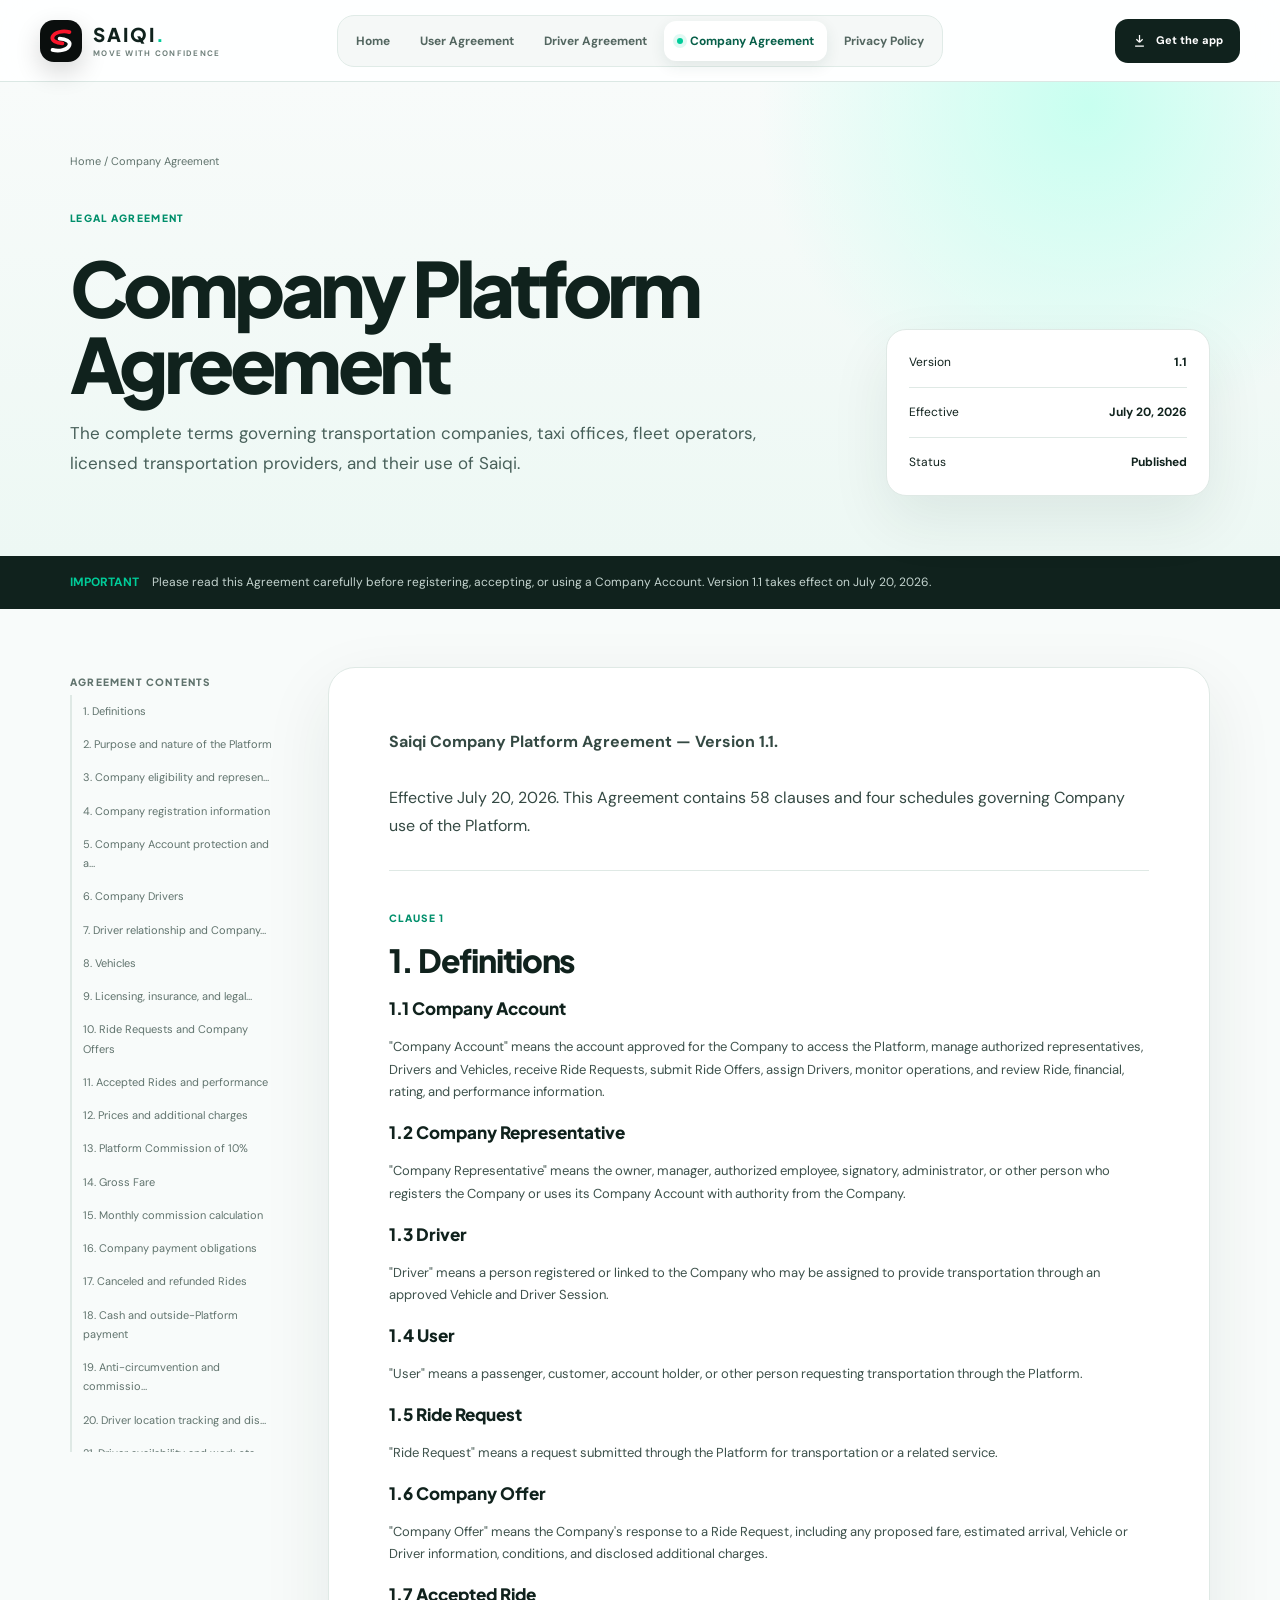
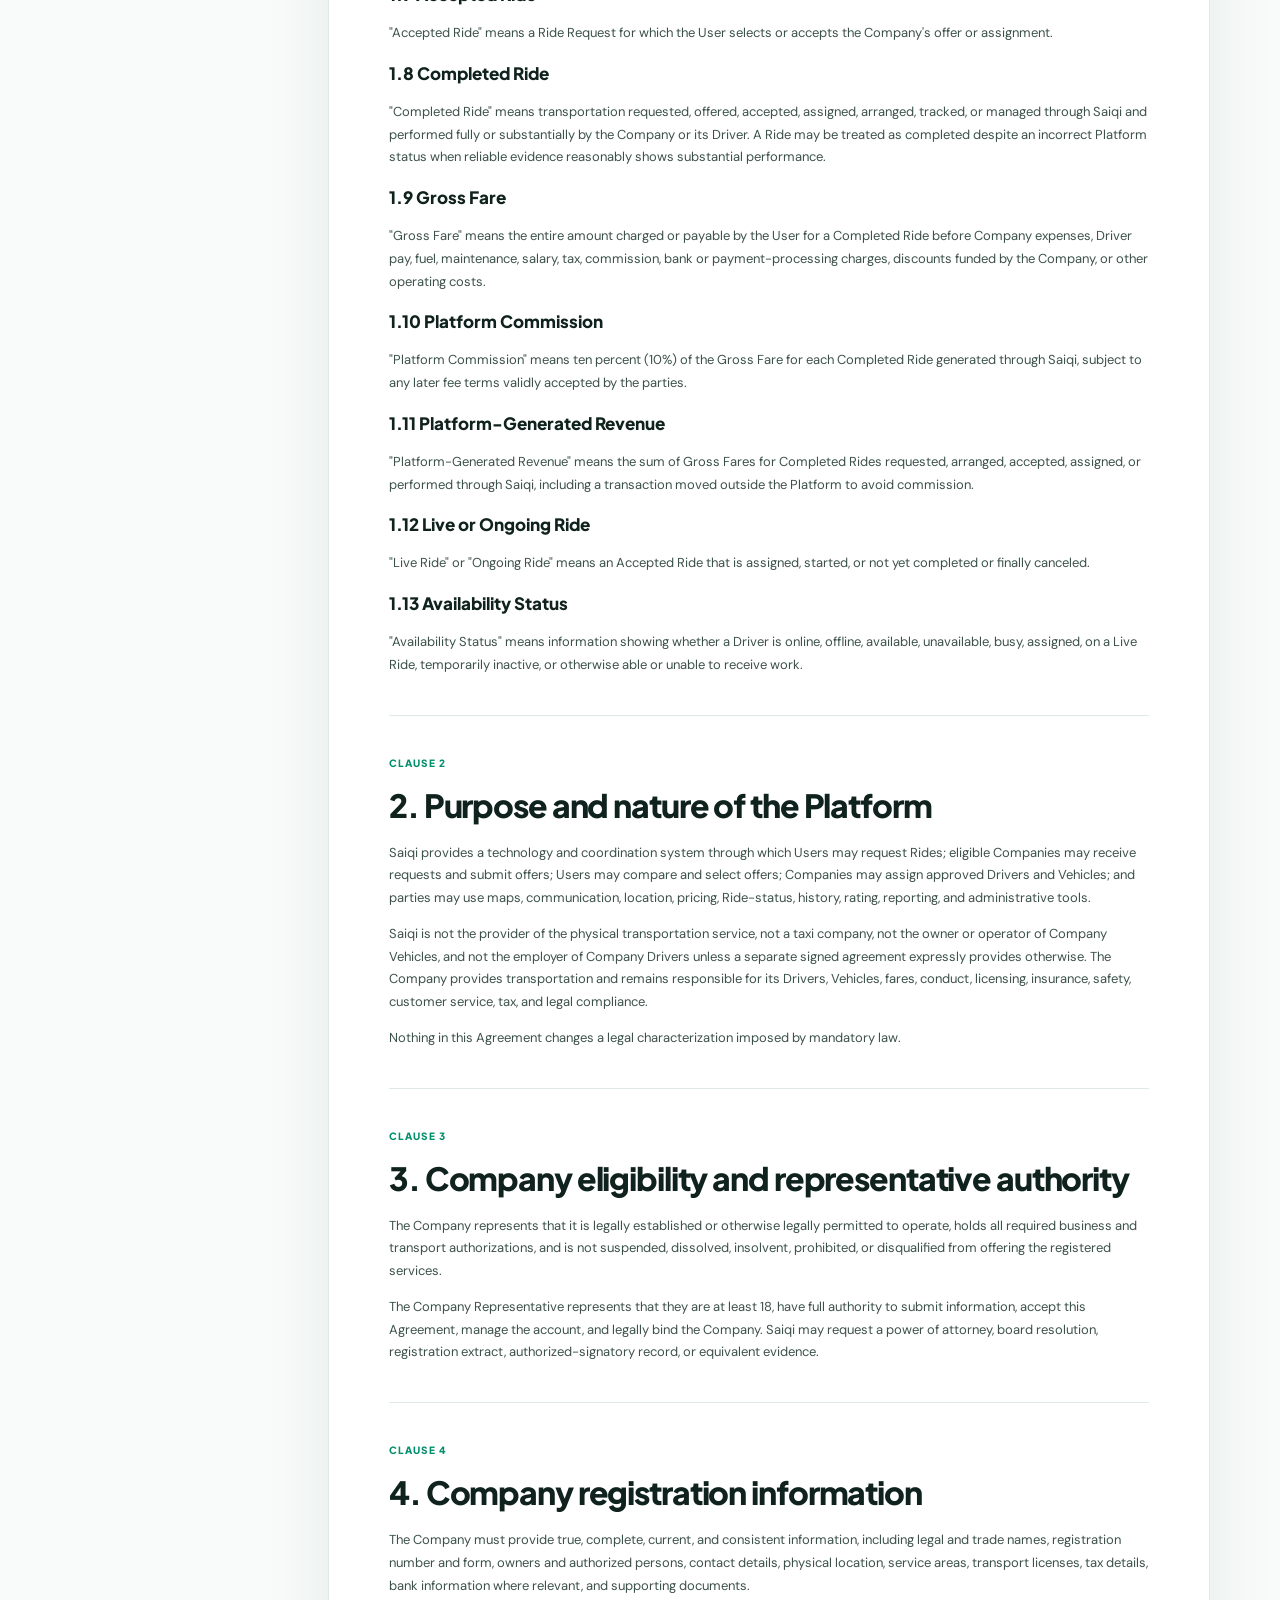
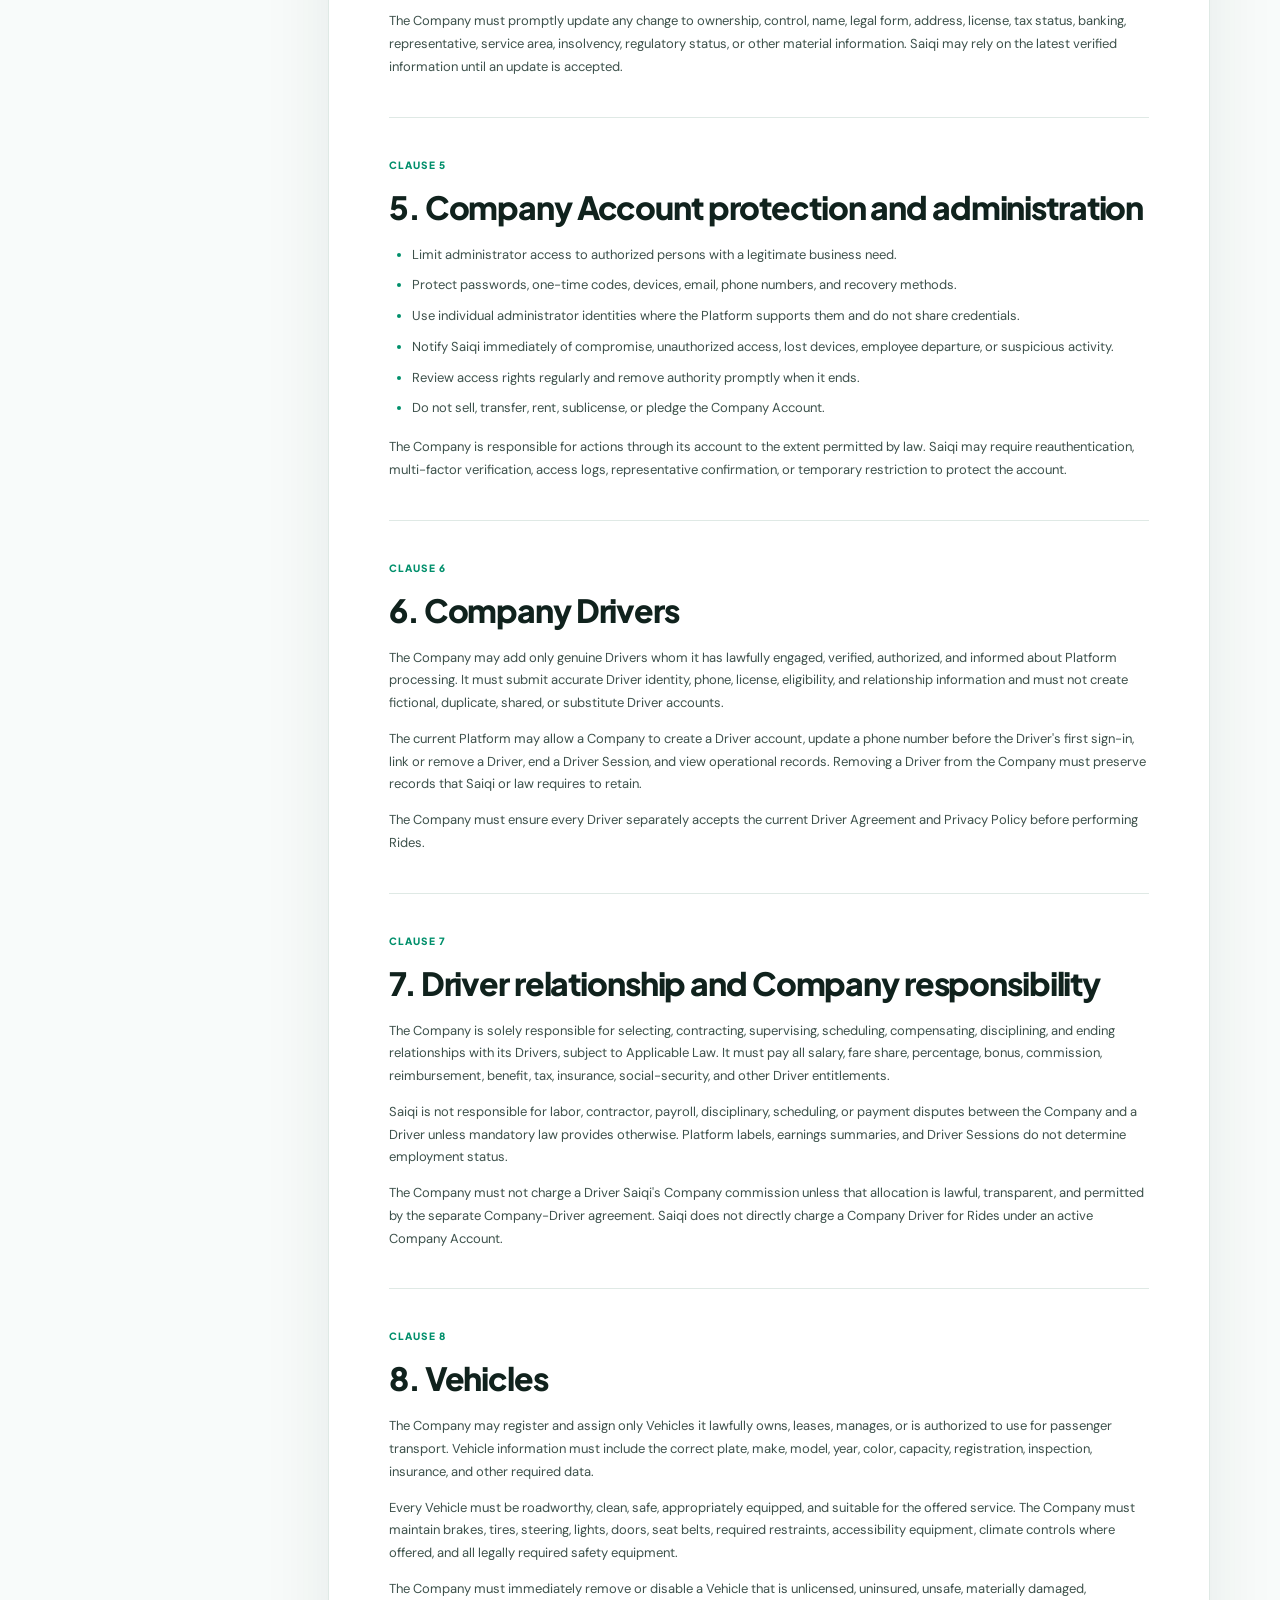
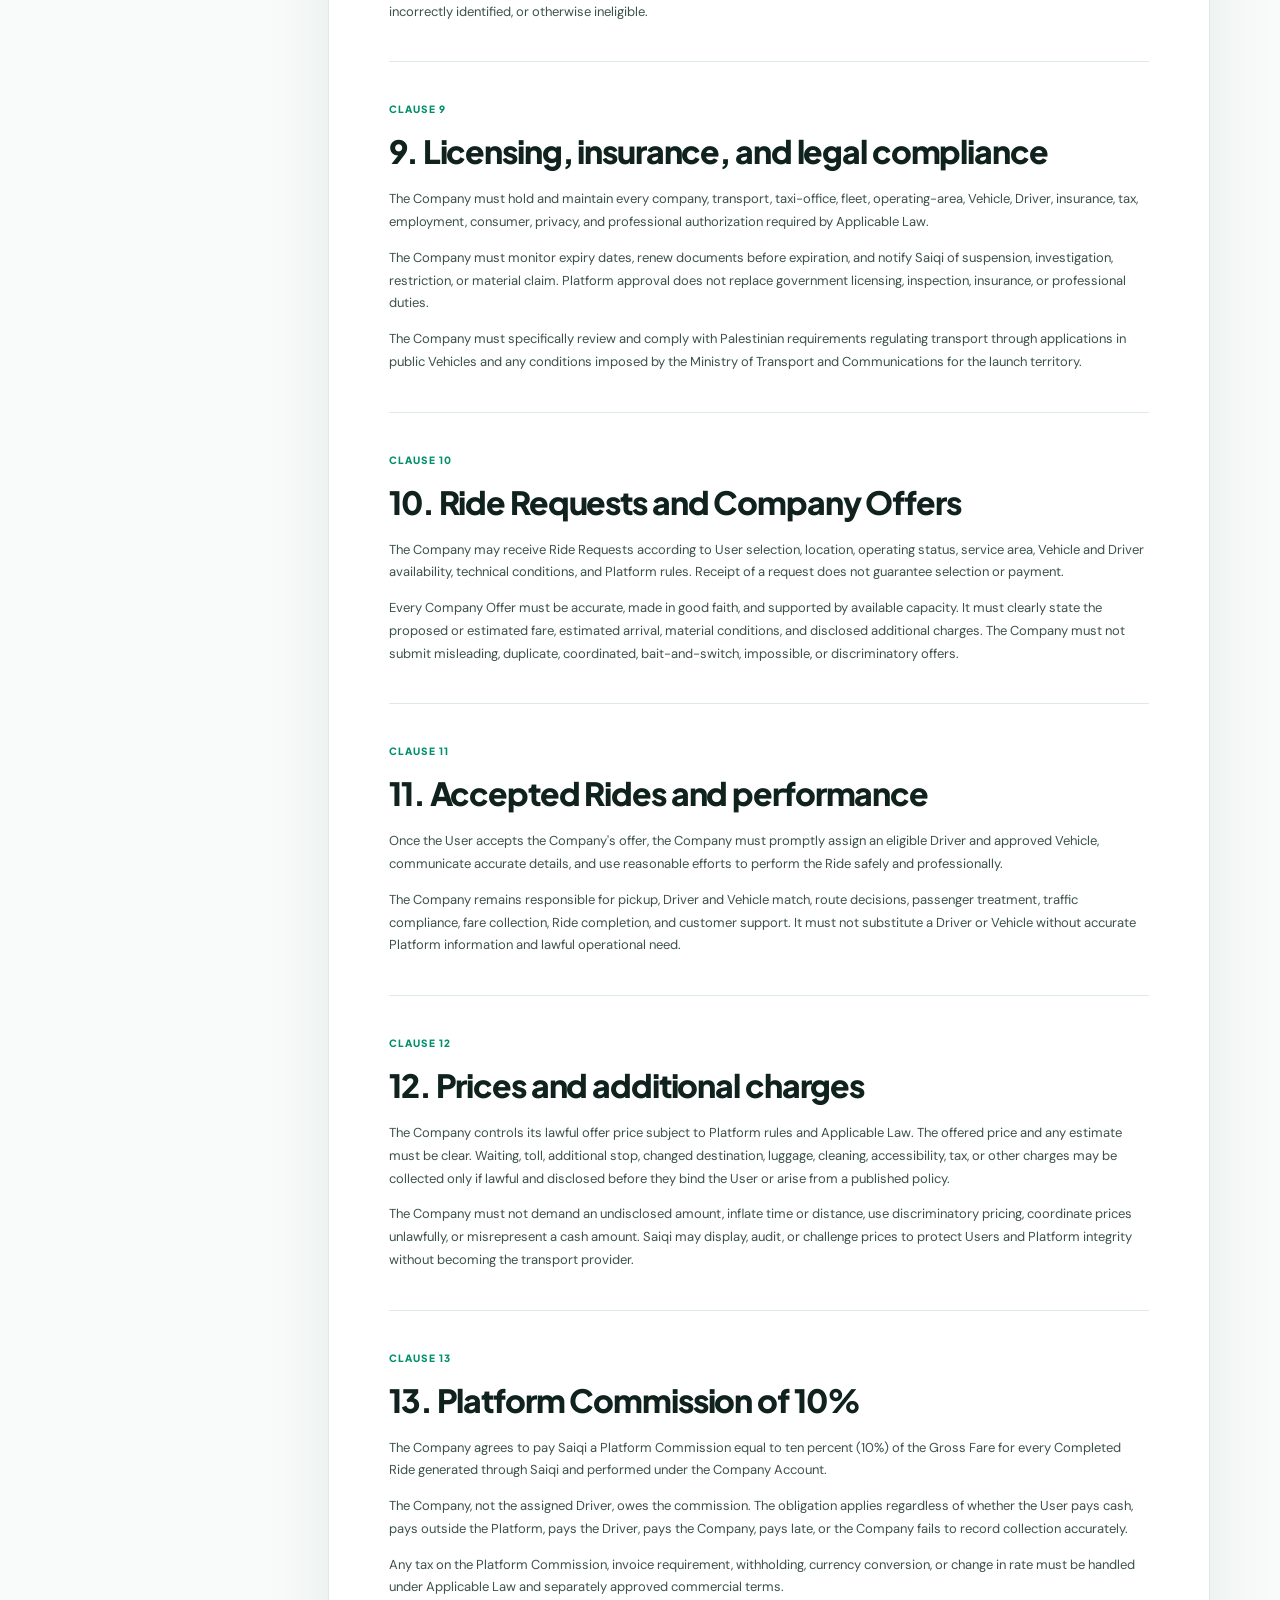
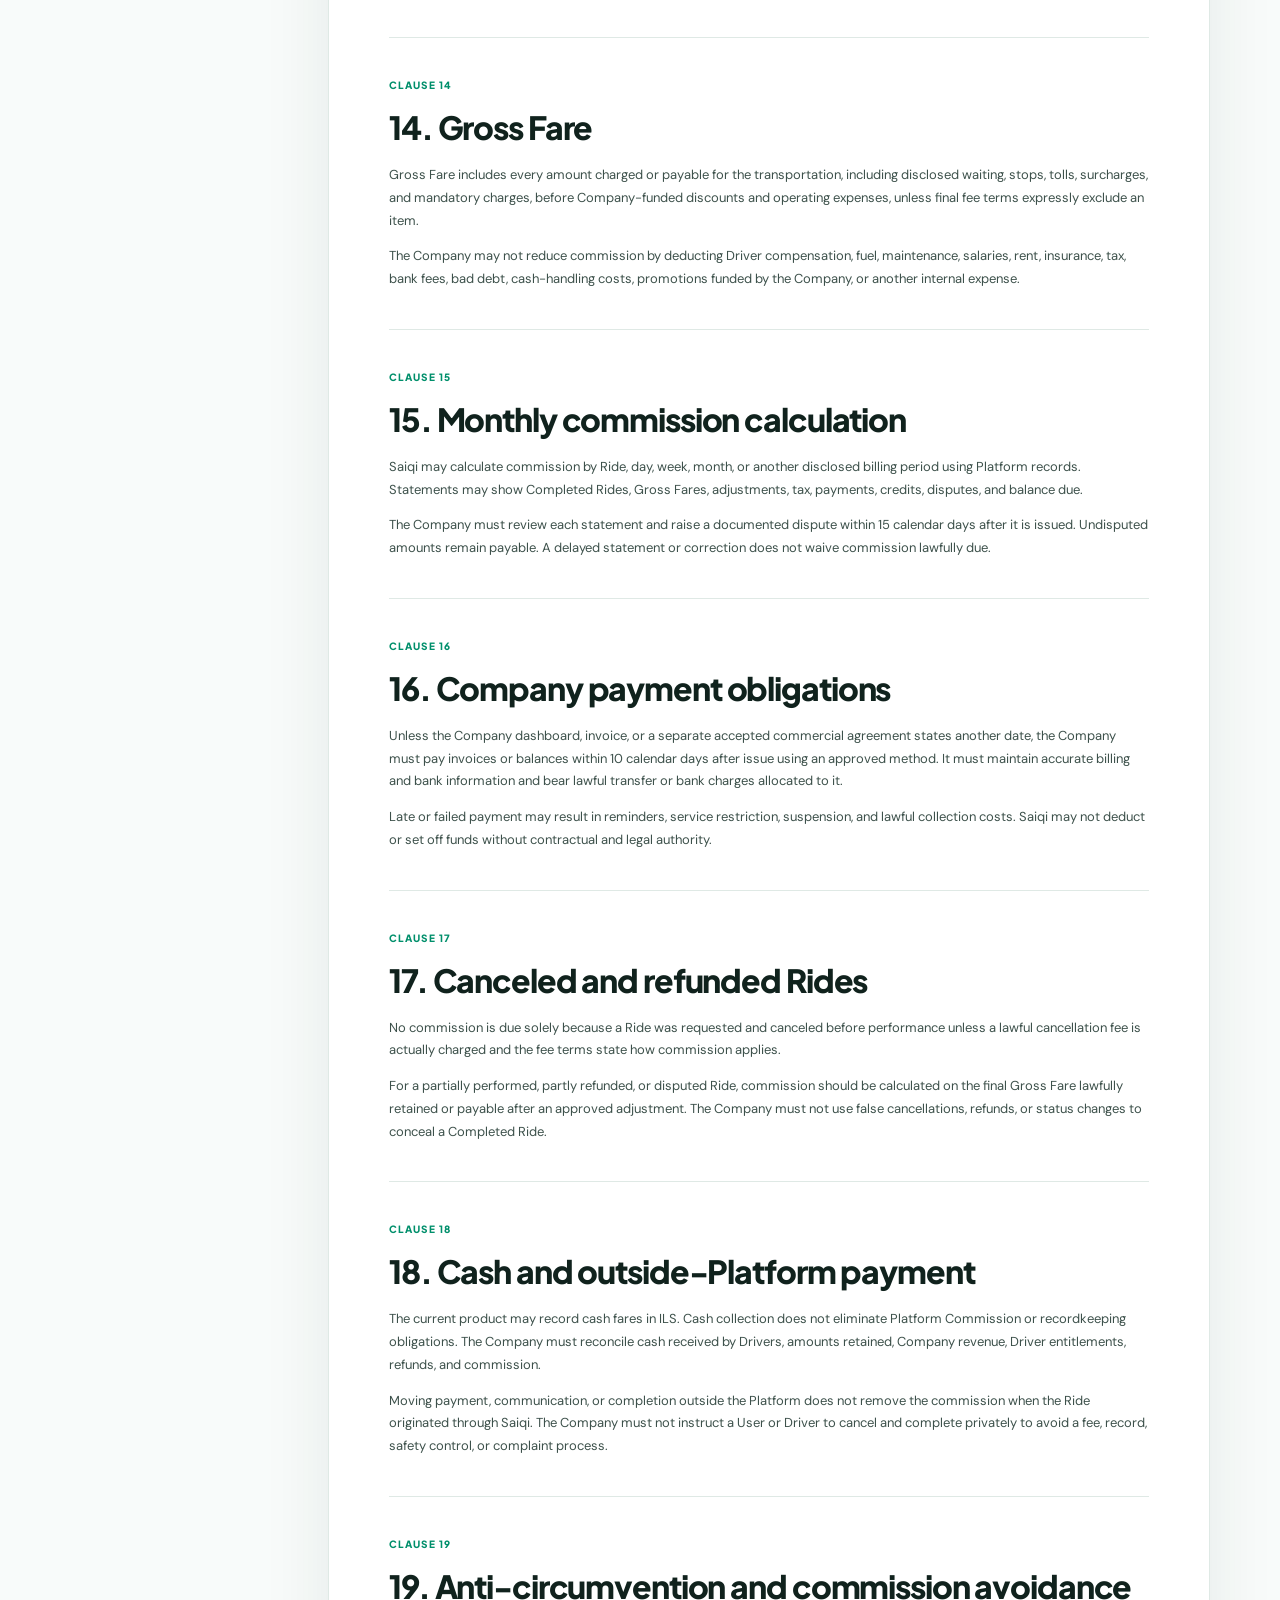
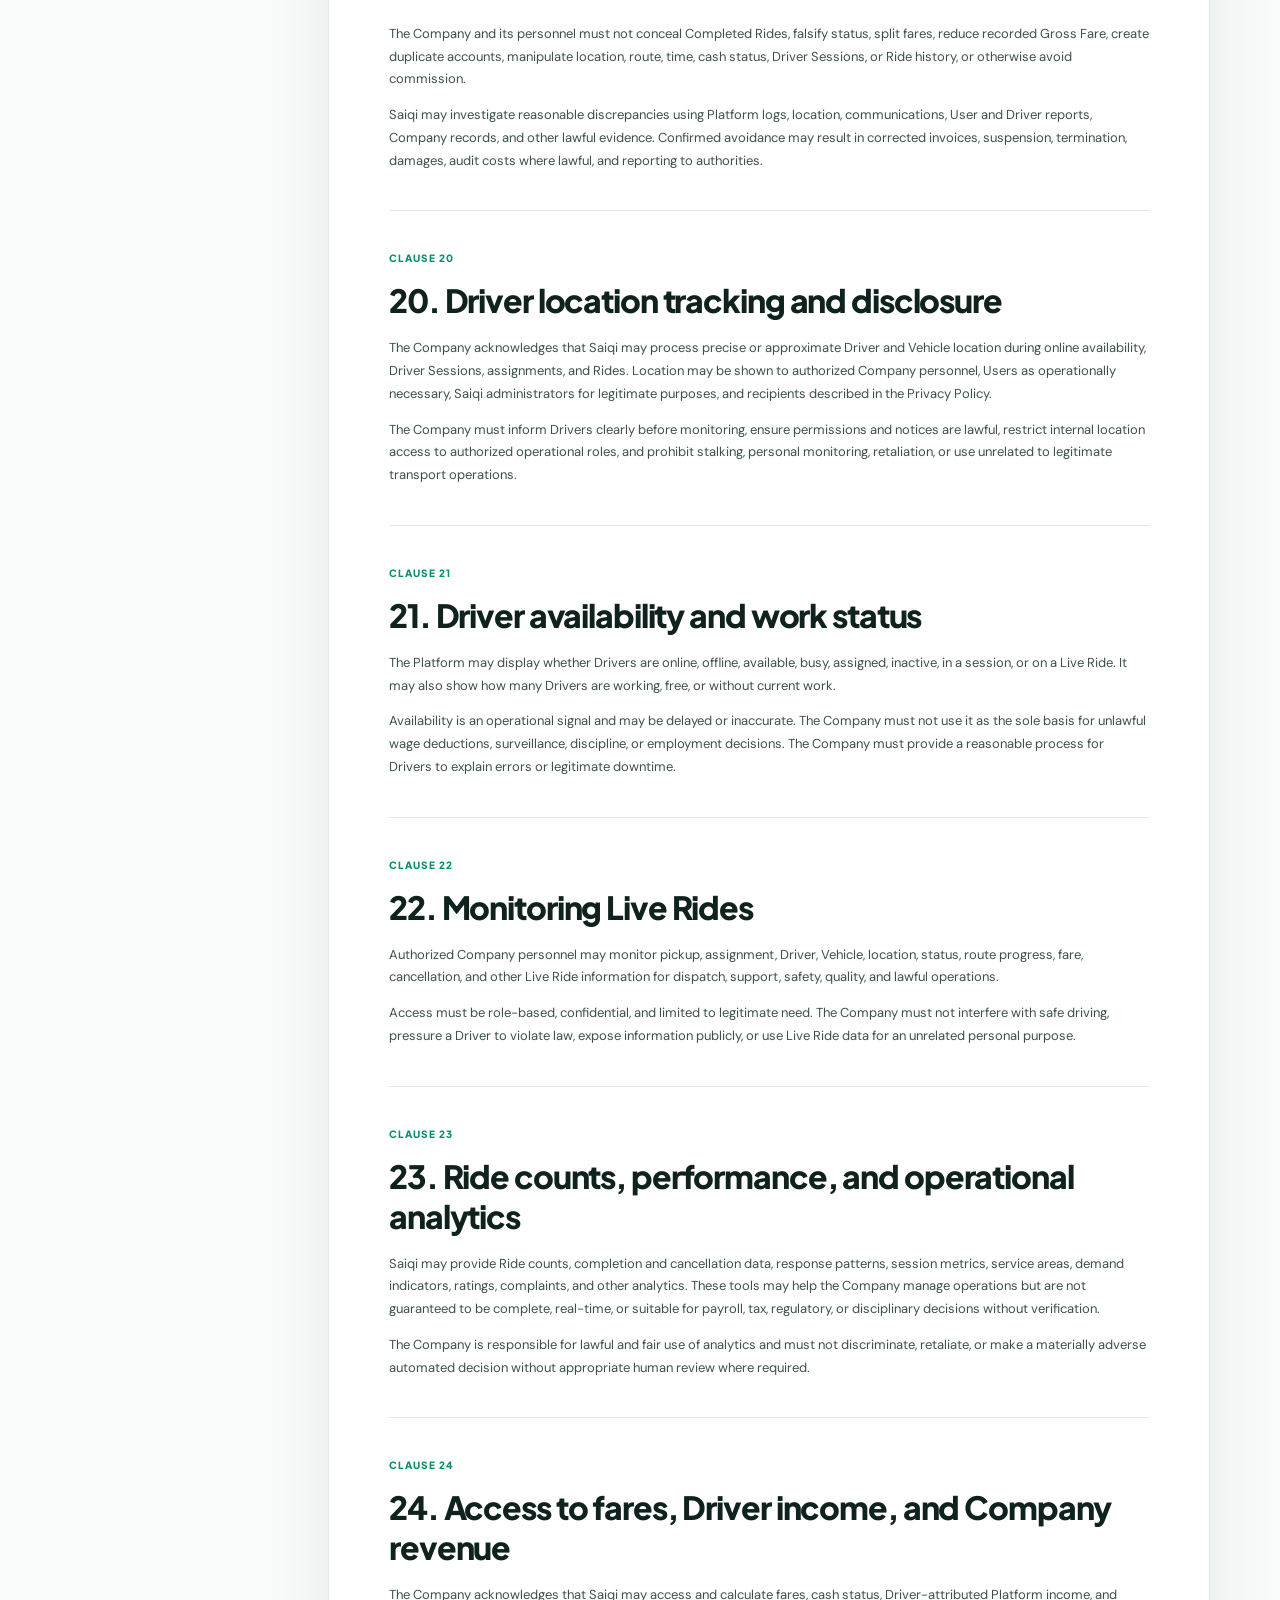
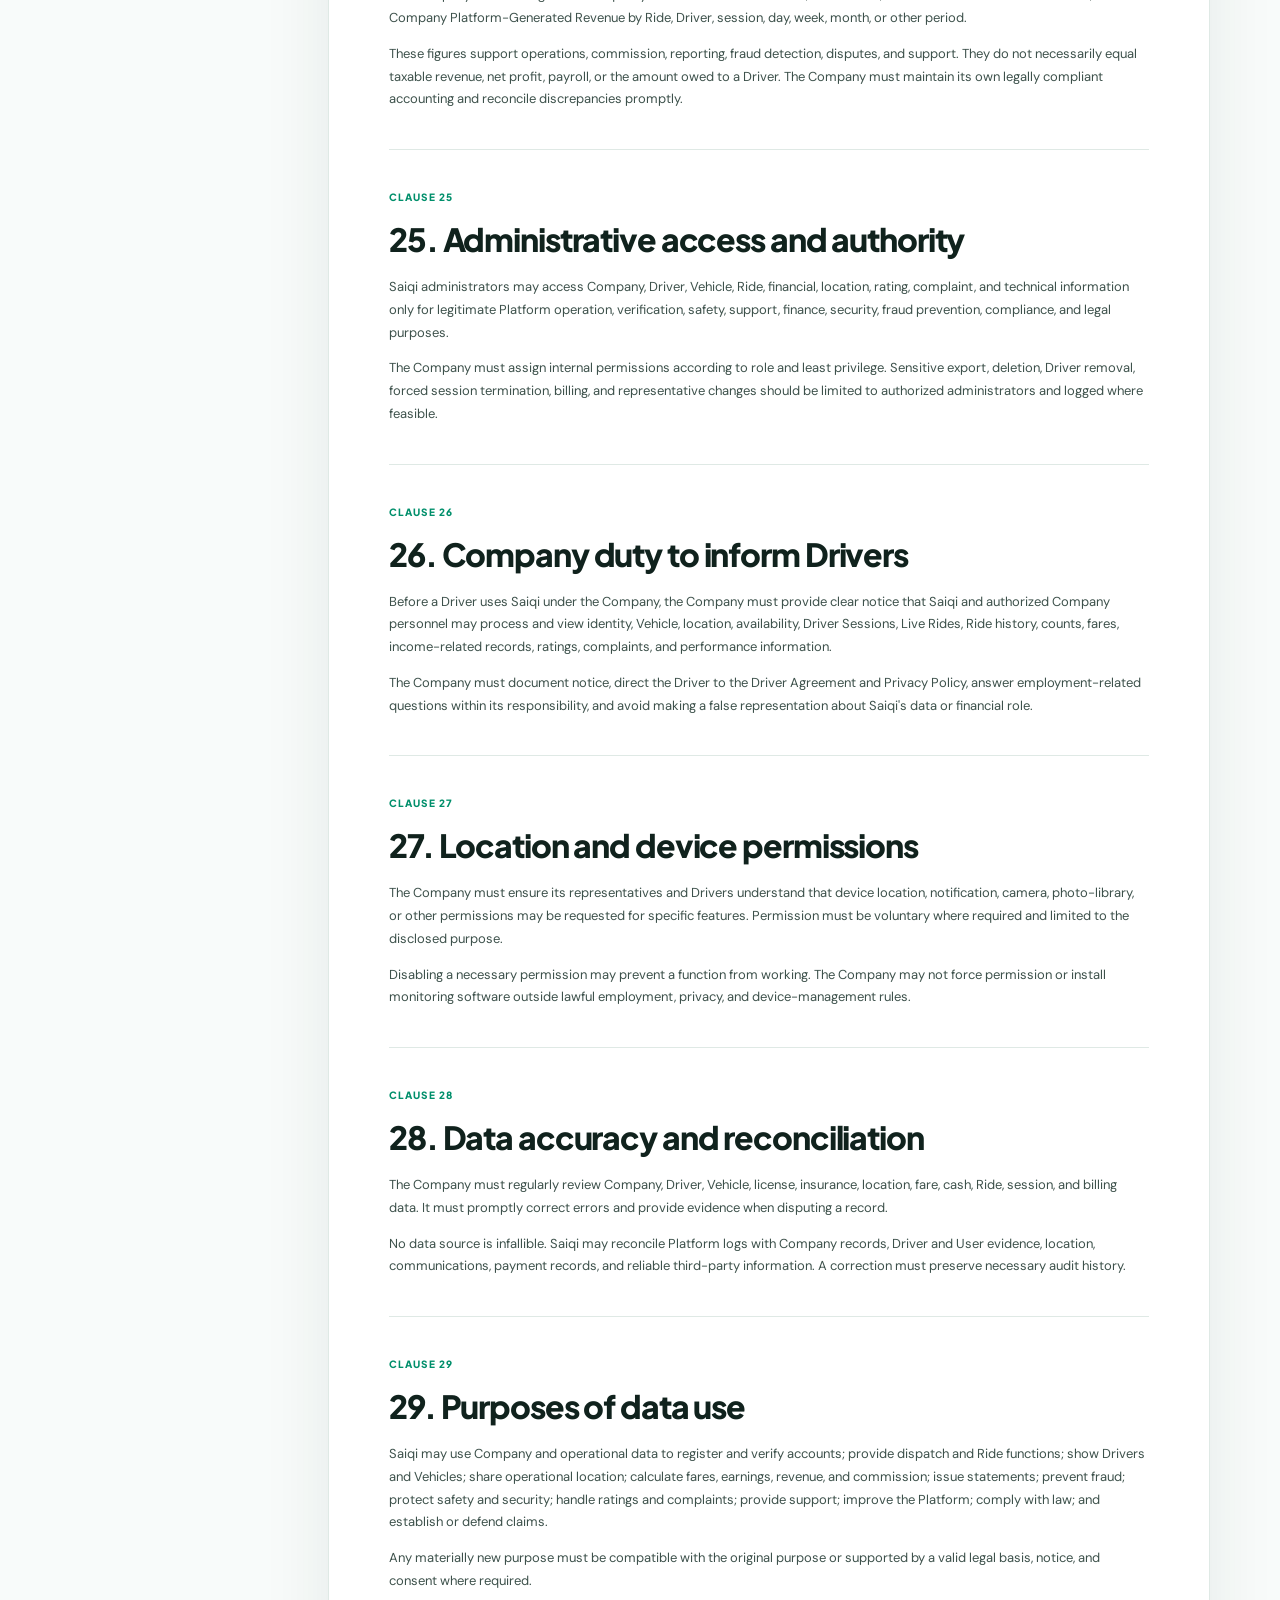
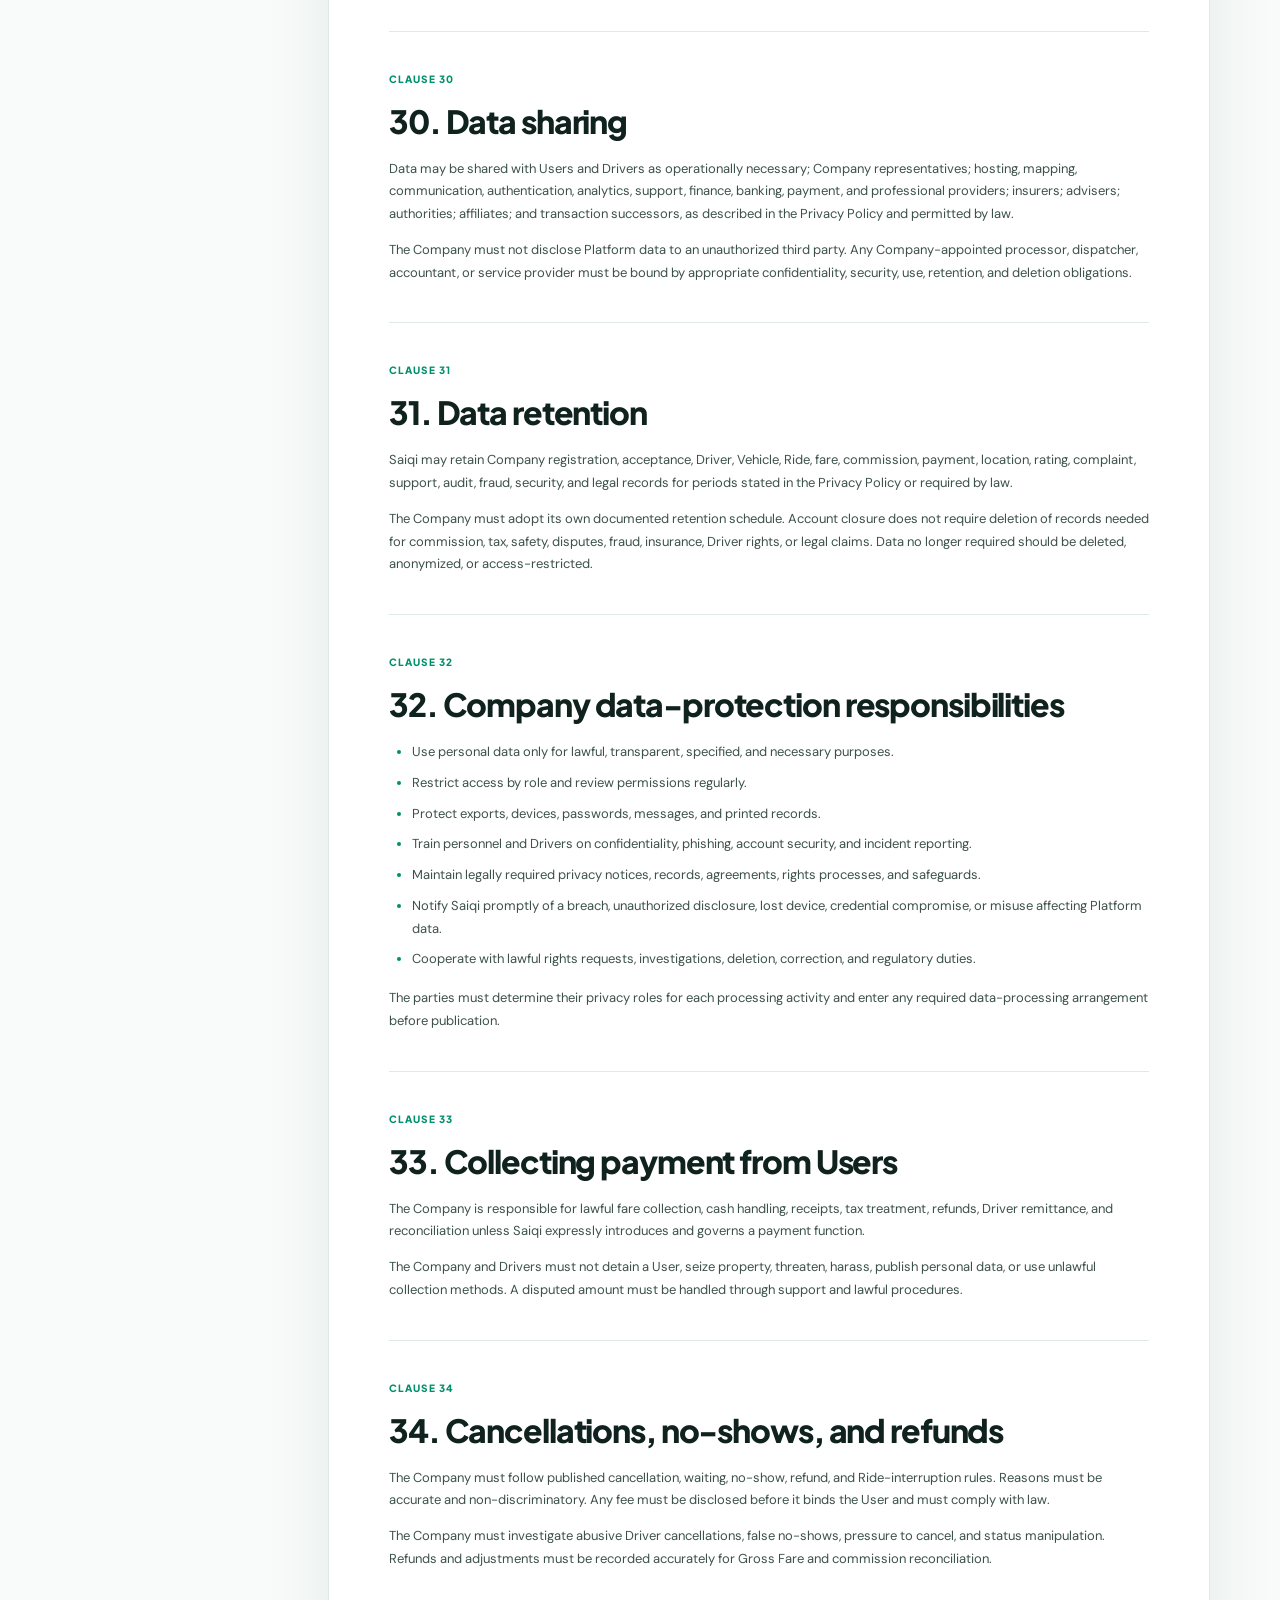
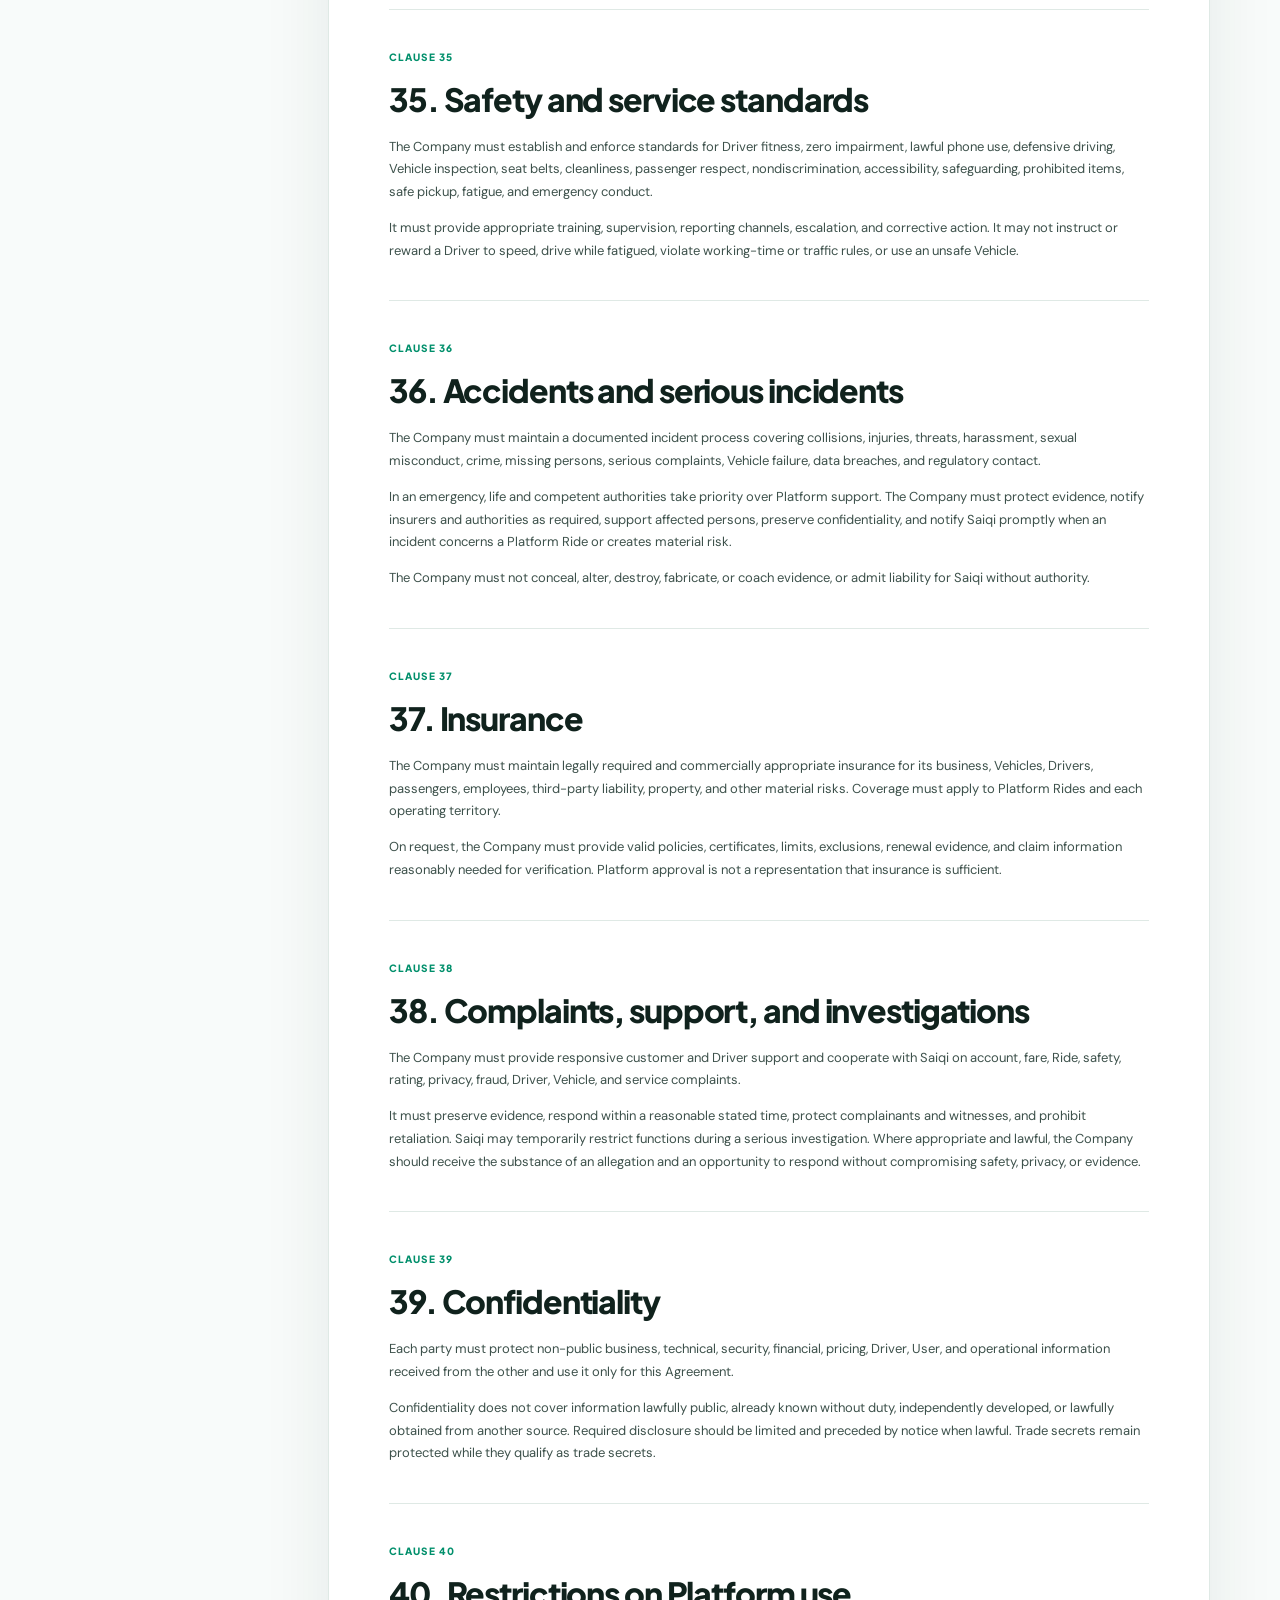
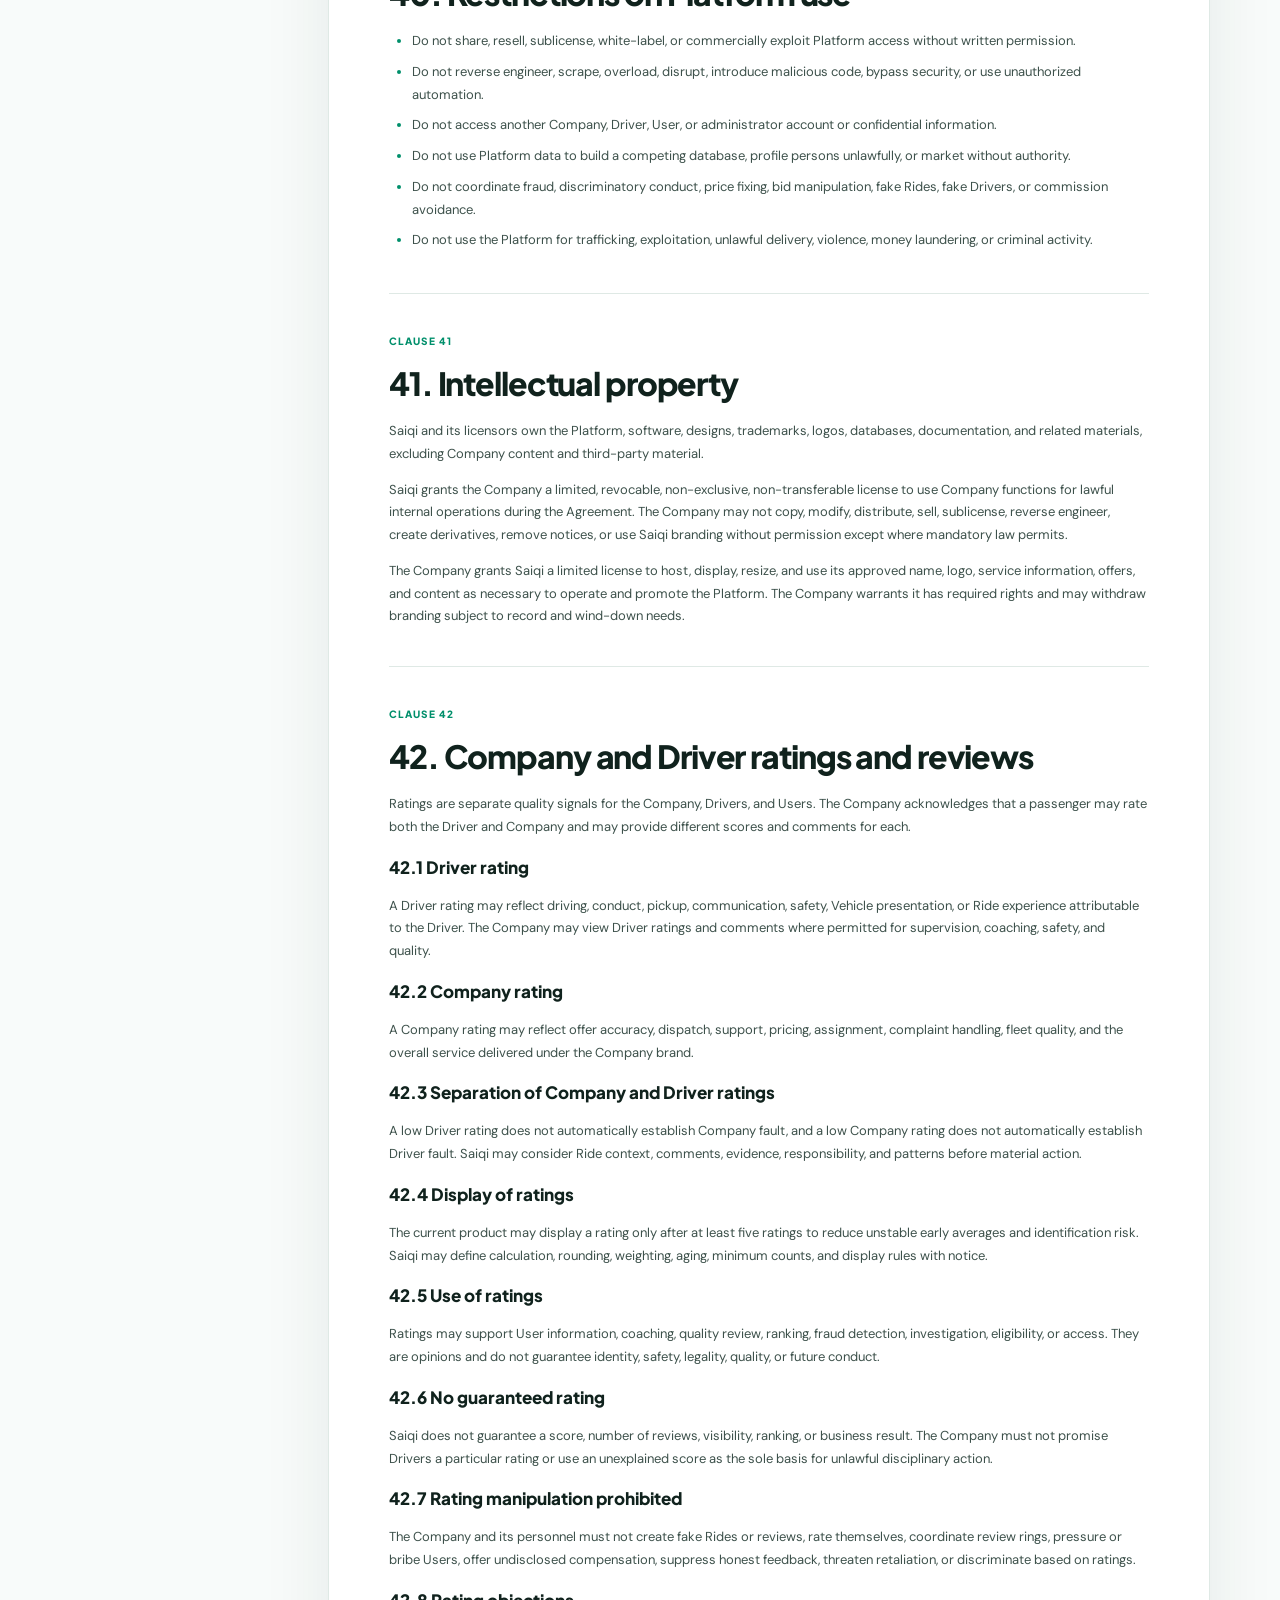
==== commit b7620793: "new upadte ff" ====
--- a/company-agreement.html
+++ b/company-agreement.html
@@ -1,175 +1,2209 @@
 <!doctype html>
 <html lang="en" dir="ltr">
-<head>
-  <meta charset="UTF-8">
-  <meta name="viewport" content="width=device-width,initial-scale=1">
-  <meta name="description" content="Complete Saiqi Company Platform Agreement draft governing company registration and use of the Saiqi platform.">
-  <title>Company Agreement | Saiqi</title>
-  <style>
-    @import url('https://fonts.googleapis.com/css2?family=DM+Sans:wght@400;500;600;700&family=Plus+Jakarta+Sans:wght@700;800&display=swap');
-    :root{--green:#00cc99;--dark:#10221d;--mint:#e9fff8;--line:#dfe9e5;--muted:#60736d;--soft:#f5f8f7}*{box-sizing:border-box}html{scroll-behavior:smooth}body{margin:0;background:#f8fbfa;color:var(--dark);font-family:"DM Sans",sans-serif;line-height:1.75}a{color:inherit;text-decoration:none}.container{width:min(1140px,calc(100% - 40px));margin:auto}.header{position:sticky;top:0;z-index:5;background:rgba(248,251,250,.94);border-bottom:1px solid var(--line);backdrop-filter:blur(14px)}.nav{height:74px;display:flex;align-items:center;justify-content:space-between}.brand{font:800 22px "Plus Jakarta Sans"}.brand i{color:#fa152b;font-style:normal}.actions{display:flex;gap:14px;align-items:center;font-size:12px;font-weight:700}.button{padding:9px 15px;border-radius:11px;background:var(--dark);color:white}.hero{padding:70px 0 60px;background:radial-gradient(circle at 85% 5%,#c8fff0,transparent 28%),linear-gradient(#f8fbfa,#edf8f4)}.crumbs{font-size:11px;color:var(--muted);margin-bottom:32px}.hero-grid{display:grid;grid-template-columns:1.4fr .6fr;gap:60px;align-items:end}.tag,.num{color:#008f6b;font:800 10px "Plus Jakarta Sans";text-transform:uppercase;letter-spacing:.13em}.hero h1{font:800 clamp(42px,7vw,76px)/1 "Plus Jakarta Sans";letter-spacing:-.06em;margin:18px 0}.hero p{font-size:17px;color:#48605a;max-width:720px}.meta{background:white;border:1px solid var(--line);border-radius:20px;padding:8px 22px;box-shadow:0 24px 60px #0d322815}.meta div{display:flex;justify-content:space-between;padding:14px 0;border-bottom:1px solid var(--line);font-size:12px}.meta div:last-child{border:0}.notice{background:var(--dark);color:#c4d4cf;font-size:12px;padding:16px 0}.notice strong{color:var(--green);margin-right:10px}.layout{display:grid;grid-template-columns:220px 1fr;gap:38px;padding:58px 0 90px}.toc{position:sticky;top:95px;align-self:start;max-height:calc(100vh - 115px);overflow:auto;scrollbar-width:thin;scrollbar-color:#b7d8ce transparent}.toc strong{font:800 10px "Plus Jakarta Sans";letter-spacing:.12em;text-transform:uppercase;color:var(--muted)}.toc a{display:block;border-left:2px solid var(--line);padding:7px 11px;font-size:11px;color:var(--muted)}.toc a:hover{border-color:var(--green);color:#008f6b}.toc .toc-download{margin-top:13px;border-left-color:var(--green);color:var(--dark);font-weight:800}.source-download{color:#008f6b;font-weight:800;text-decoration:underline;text-underline-offset:3px}.draft-section{background:#fffdf5;margin-inline:calc(clamp(27px,5vw,60px) * -0.25);padding-inline:calc(clamp(27px,5vw,60px) * .25)!important}.schedule-section{scroll-margin-top:105px}.acceptance-quote{border-left:4px solid var(--green);background:var(--mint);border-radius:0 14px 14px 0;padding:18px 20px!important;color:#173e34!important;font-weight:500}.agreement{background:white;border:1px solid var(--line);border-radius:27px;padding:clamp(27px,5vw,60px);box-shadow:0 24px 70px #0d322815}.intro{font-size:16px;color:#344943;border-bottom:1px solid var(--line);padding-bottom:30px}.agreement section{padding:32px 0 25px;border-bottom:1px solid var(--line)}.agreement h2{font:800 clamp(23px,3vw,32px)/1.25 "Plus Jakarta Sans";letter-spacing:-.035em;margin:9px 0 17px}.agreement h3{font:800 17px "Plus Jakarta Sans"}.agreement p,.agreement li{font-size:13px;color:#3d514b}.agreement ul{padding-left:23px;display:grid;gap:8px}.agreement li::marker{color:#008f6b}.callout{background:var(--dark);color:white;border-radius:18px;padding:22px 25px;margin:20px 0}.callout h3{font-size:22px;margin:5px 0}.callout p{color:#c0d0cb;margin:0}.data{display:grid;grid-template-columns:1fr 1fr;gap:9px}.data span{padding:12px 14px;border-radius:12px;border:1px solid var(--line);background:var(--soft);font-size:12px}.confirm{background:var(--mint);border:1px solid #bceedd;border-radius:18px;padding:22px}.checktext{display:flex;gap:13px;border:2px solid #008f6b;border-radius:17px;padding:21px;background:#f8fffd}.box{width:24px;height:24px;min-width:24px;border:2px solid #008f6b;border-radius:6px}.contact{margin-top:28px;padding:23px;border-radius:18px;background:var(--soft);display:flex;justify-content:space-between;align-items:center;gap:15px}.contact h3,.contact p{margin:0}.contact a{display:inline-block;padding:8px 12px;border-radius:10px;background:white;border:1px solid var(--line);font-size:11px;font-weight:800}.contact a:last-child{background:var(--green)}footer{background:var(--dark);color:white;padding:30px 0}.foot{display:flex;justify-content:space-between;color:#9bb0aa;font-size:11px}.foot div{display:flex;gap:18px;color:white;font-weight:700}
-    @media(max-width:820px){.hero-grid,.layout{grid-template-columns:1fr}.toc{display:none}.data{grid-template-columns:1fr}.contact,.foot{align-items:flex-start;flex-direction:column}.hero-grid{gap:25px}}@media(max-width:520px){.container{width:calc(100% - 24px)}.hero{padding:42px 0}.hero h1{font-size:40px}.agreement{padding:24px 19px}.actions>a:first-child{display:none}}@media print{.header,.notice,.toc,.contact,footer{display:none}.hero{background:white;padding:20px 0}.layout{display:block;padding:10px 0}.agreement{border:0;box-shadow:none;padding:0}.agreement section{break-inside:avoid}}
-  </style>
-  <link rel="stylesheet" href="site-header.css">
-</head>
-<body data-page="company">
-<header class="saiqi-site-header">
-  <div class="saiqi-header-inner">
-    <a class="saiqi-logo" href="index.html" aria-label="Saiqi home">
-      <span class="saiqi-logo-mark"><svg viewBox="0 0 64 64" aria-hidden="true"><path d="M50 13C36 9 18 13 14 23c-3 8 8 13 21 14" fill="none" stroke="#fa152b" stroke-width="8" stroke-linecap="round"/><path d="M14 51c14 4 32 0 36-10 3-8-8-13-21-14" fill="none" stroke="#fff" stroke-width="8" stroke-linecap="round"/></svg></span>
-      <span class="saiqi-logo-copy"><span class="saiqi-logo-name">SAIQI<i>.</i></span><small>Move with confidence</small></span>
-    </a>
-    <nav class="saiqi-nav" id="saiqiNavigation" aria-label="Primary navigation">
-      <a class="saiqi-nav-link" href="index.html" data-nav-page="home">Home</a>
-      <a class="saiqi-nav-link" href="user-agreement.html" data-nav-page="user">User Agreement <span class="saiqi-draft-badge">Draft</span></a>
-      <a class="saiqi-nav-link" href="driver-agreement.html" data-nav-page="driver">Driver Agreement</a>
-      <a class="saiqi-nav-link" href="company-agreement.html" data-nav-page="company">Company Agreement</a>
-    </nav>
-    <div class="saiqi-header-actions">
-      <a class="saiqi-download" href="index.html#download"><svg viewBox="0 0 24 24" fill="none" stroke="currentColor" stroke-width="2" aria-hidden="true"><path d="M12 3v12m0 0 5-5m-5 5-5-5M5 21h14"/></svg>Get the app</a>
-      <button class="saiqi-menu-button" type="button" aria-expanded="false" aria-controls="saiqiNavigation" aria-label="Toggle navigation"><svg class="open" viewBox="0 0 24 24" fill="none" stroke="currentColor" stroke-width="2"><path d="M4 7h16M4 12h16M4 17h16"/></svg><svg class="close" viewBox="0 0 24 24" fill="none" stroke="currentColor" stroke-width="2"><path d="m6 6 12 12M18 6 6 18"/></svg></button>
-    </div>
-  </div>
-</header>
-  <main>
-    <section class="hero"><div class="container"><div class="crumbs"><a href="index.html">Home</a> / Company Agreement</div><div class="hero-grid"><div><span class="tag">Legal draft</span><h1>Company Platform<br>Agreement</h1><p>The complete terms governing transportation companies, taxi offices, fleet operators, licensed transportation providers, and their use of Saiqi.</p></div><aside class="meta"><div><span>Version</span><strong>Draft 1.0</strong></div><div><span>Prepared</span><strong>July 14, 2026</strong></div><div><span>Status</span><strong>Not for publication</strong></div></aside></div></div></section>
-    <div class="notice"><div class="container"><strong>IMPORTANT</strong> This page reproduces the complete Company Platform Agreement Word draft. Every bracketed placeholder and the publication checklist must be completed and approved by qualified Palestinian counsel before binding acceptance or publication.</div></div>
-    <div class="container layout">
-      <nav class="toc" aria-label="Agreement contents"><strong>Agreement contents</strong><a href="#document-control">Document control</a><a href="#how-to-use-this-draft">How to use this draft</a><a href="#section-1">1. Definitions</a><a href="#section-2">2. Purpose and nature of the Platform</a><a href="#section-3">3. Company eligibility and represen…</a><a href="#section-4">4. Company registration information</a><a href="#section-5">5. Company Account protection and a…</a><a href="#section-6">6. Company Drivers</a><a href="#section-7">7. Driver relationship and Company…</a><a href="#section-8">8. Vehicles</a><a href="#section-9">9. Licensing, insurance, and legal…</a><a href="#section-10">10. Ride Requests and Company Offers</a><a href="#section-11">11. Accepted Rides and performance</a><a href="#section-12">12. Prices and additional charges</a><a href="#section-13">13. Platform Commission of 10%</a><a href="#section-14">14. Gross Fare</a><a href="#section-15">15. Monthly commission calculation</a><a href="#section-16">16. Company payment obligations</a><a href="#section-17">17. Canceled and refunded Rides</a><a href="#section-18">18. Cash and outside-Platform payment</a><a href="#section-19">19. Anti-circumvention and commissio…</a><a href="#section-20">20. Driver location tracking and dis…</a><a href="#section-21">21. Driver availability and work sta…</a><a href="#section-22">22. Monitoring Live Rides</a><a href="#section-23">23. Ride counts, performance, and op…</a><a href="#section-24">24. Access to fares, Driver income,…</a><a href="#section-25">25. Administrative access and author…</a><a href="#section-26">26. Company duty to inform Drivers</a><a href="#section-27">27. Location and device permissions</a><a href="#section-28">28. Data accuracy and reconciliation</a><a href="#section-29">29. Purposes of data use</a><a href="#section-30">30. Data sharing</a><a href="#section-31">31. Data retention</a><a href="#section-32">32. Company data-protection responsi…</a><a href="#section-33">33. Collecting payment from Users</a><a href="#section-34">34. Cancellations, no-shows, and ref…</a><a href="#section-35">35. Safety and service standards</a><a href="#section-36">36. Accidents and serious incidents</a><a href="#section-37">37. Insurance</a><a href="#section-38">38. Complaints, support, and investi…</a><a href="#section-39">39. Confidentiality</a><a href="#section-40">40. Restrictions on Platform use</a><a href="#section-41">41. Intellectual property</a><a href="#section-42">42. Company and Driver ratings and r…</a><a href="#section-43">43. Platform availability</a><a href="#section-44">44. No guarantee of business or income</a><a href="#section-45">45. Company responsibility and indem…</a><a href="#section-46">46. Limitation of Saiqi liability</a><a href="#section-47">47. Verification and audit</a><a href="#section-48">48. Suspension and termination</a><a href="#section-49">49. Changes to this Agreement</a><a href="#section-50">50. Electronic communications</a><a href="#section-51">51. Electronic acceptance</a><a href="#section-52">52. Governing law</a><a href="#section-53">53. Dispute resolution</a><a href="#section-54">54. General terms</a><a href="#section-55">55. Company&#39;s express confirmations</a><a href="#section-56">56. Required Company registration ch…</a><a href="#section-57">57. Platform owner and contact infor…</a><a href="#schedule-1">S1. Company operational standard</a><a href="#schedule-2">S2. Commission and reconciliation st…</a><a href="#schedule-3">S3. Ratings and quality governance</a><a href="#schedule-4">S4. Data and Driver transparency che…</a><a href="#schedule-5">S5. Publication completion checklist</a><a class="toc-download" href="legal/Saiqi_Company_Agreement_Draft.docx" download>Download Word draft</a></nav>
-      <article class="agreement">
-        <div class="intro"><strong>Source document: Saiqi Company Platform Agreement — Draft 1.0.</strong><br><br>This page follows the complete Word draft, including all 57 clauses and five schedules. <a class="source-download" href="legal/Saiqi_Company_Agreement_Draft.docx" download>Download the Word draft</a>.</div>
-        <section id="document-control" class="draft-section"><span class="num">Draft information</span><h2>Document control</h2><ul><li>Intended party: A transportation company, taxi office, fleet operator, licensed transport provider, or other business approved for a Saiqi Company Account.</li><li>Current commercial basis: 10% Platform commission on the Gross Fare of each Completed Ride generated through Saiqi, payable by the Company for Rides under its account.</li><li>Current product basis: Company registration, approval, location, fleet, Driver and Vehicle management, live operations, Ride offers, Driver Sessions, cash/ILS records, history, ratings, support, and administrative controls.</li><li>Draft owner: Saiqi legal and business team.</li><li>Controlling language: [CONTROLLING LANGUAGE AFTER LEGAL REVIEW].</li><li>Companion documents: Privacy Policy, Driver Platform Agreement, Passenger User Agreement, fee terms, cancellation policy, safety standards, and data-retention schedule.</li></ul></section>
-
-        <section id="how-to-use-this-draft" class="draft-section"><span class="num">Draft information</span><h2>How to use this draft</h2><ul><li>Replace every bracketed placeholder and confirm the operator&#39;s legal identity before publication.</li><li>Validate transport-app licensing, company licensing, insurance, tax, labor, privacy, consumer, and cash-handling terms in every operating area.</li><li>Reconcile commission, Gross Fare, Completed Ride, cancellation, refund, and outside-payment rules with production code and finance processes.</li><li>Ensure every Driver receives the Driver Agreement and Privacy Policy and is informed of location, availability, Ride, income, rating, and performance monitoring.</li><li>Record agreement version, full text or hash, checkbox wording, Company and representative identifiers, authority evidence, timestamp, language, IP address, device, browser, and later reacceptance.</li></ul></section>
-
-        <section id="section-1"><span class="num">Clause 1</span><h2>1. Definitions</h2><h3>1.1 Company Account</h3><p>&quot;Company Account&quot; means the account approved for the Company to access the Platform, manage authorized representatives, Drivers and Vehicles, receive Ride Requests, submit Ride Offers, assign Drivers, monitor operations, and review Ride, financial, rating, and performance information.</p><h3>1.2 Company Representative</h3><p>&quot;Company Representative&quot; means the owner, manager, authorized employee, signatory, administrator, or other person who registers the Company or uses its Company Account with authority from the Company.</p><h3>1.3 Driver</h3><p>&quot;Driver&quot; means a person registered or linked to the Company who may be assigned to provide transportation through an approved Vehicle and Driver Session.</p><h3>1.4 User</h3><p>&quot;User&quot; means a passenger, customer, account holder, or other person requesting transportation through the Platform.</p><h3>1.5 Ride Request</h3><p>&quot;Ride Request&quot; means a request submitted through the Platform for transportation or a related service.</p><h3>1.6 Company Offer</h3><p>&quot;Company Offer&quot; means the Company&#39;s response to a Ride Request, including any proposed fare, estimated arrival, Vehicle or Driver information, conditions, and disclosed additional charges.</p><h3>1.7 Accepted Ride</h3><p>&quot;Accepted Ride&quot; means a Ride Request for which the User selects or accepts the Company&#39;s offer or assignment.</p><h3>1.8 Completed Ride</h3><p>&quot;Completed Ride&quot; means transportation requested, offered, accepted, assigned, arranged, tracked, or managed through Saiqi and performed fully or substantially by the Company or its Driver. A Ride may be treated as completed despite an incorrect Platform status when reliable evidence reasonably shows substantial performance.</p><h3>1.9 Gross Fare</h3><p>&quot;Gross Fare&quot; means the entire amount charged or payable by the User for a Completed Ride before Company expenses, Driver pay, fuel, maintenance, salary, tax, commission, bank or payment-processing charges, discounts funded by the Company, or other operating costs.</p><h3>1.10 Platform Commission</h3><p>&quot;Platform Commission&quot; means ten percent (10%) of the Gross Fare for each Completed Ride generated through Saiqi, subject to any later fee terms validly accepted by the parties.</p><h3>1.11 Platform-Generated Revenue</h3><p>&quot;Platform-Generated Revenue&quot; means the sum of Gross Fares for Completed Rides requested, arranged, accepted, assigned, or performed through Saiqi, including a transaction moved outside the Platform to avoid commission.</p><h3>1.12 Live or Ongoing Ride</h3><p>&quot;Live Ride&quot; or &quot;Ongoing Ride&quot; means an Accepted Ride that is assigned, started, or not yet completed or finally canceled.</p><h3>1.13 Availability Status</h3><p>&quot;Availability Status&quot; means information showing whether a Driver is online, offline, available, unavailable, busy, assigned, on a Live Ride, temporarily inactive, or otherwise able or unable to receive work.</p></section>
-
-        <section id="section-2"><span class="num">Clause 2</span><h2>2. Purpose and nature of the Platform</h2><p>Saiqi provides a technology and coordination system through which Users may request Rides; eligible Companies may receive requests and submit offers; Users may compare and select offers; Companies may assign approved Drivers and Vehicles; and parties may use maps, communication, location, pricing, Ride-status, history, rating, reporting, and administrative tools.</p><p>Saiqi is not the provider of the physical transportation service, not a taxi company, not the owner or operator of Company Vehicles, and not the employer of Company Drivers unless a separate signed agreement expressly provides otherwise. The Company provides transportation and remains responsible for its Drivers, Vehicles, fares, conduct, licensing, insurance, safety, customer service, tax, and legal compliance.</p><p>Nothing in this Agreement changes a legal characterization imposed by mandatory law.</p></section>
-
-        <section id="section-3"><span class="num">Clause 3</span><h2>3. Company eligibility and representative authority</h2><p>The Company represents that it is legally established or otherwise legally permitted to operate, holds all required business and transport authorizations, and is not suspended, dissolved, insolvent, prohibited, or disqualified from offering the registered services.</p><p>The Company Representative represents that they are at least 18, have full authority to submit information, accept this Agreement, manage the account, and legally bind the Company. Saiqi may request a power of attorney, board resolution, registration extract, authorized-signatory record, or equivalent evidence.</p></section>
-
-        <section id="section-4"><span class="num">Clause 4</span><h2>4. Company registration information</h2><p>The Company must provide true, complete, current, and consistent information, including legal and trade names, registration number and form, owners and authorized persons, contact details, physical location, service areas, transport licenses, tax details, bank information where relevant, and supporting documents.</p><p>The Company must promptly update any change to ownership, control, name, legal form, address, license, tax status, banking, representative, service area, insolvency, regulatory status, or other material information. Saiqi may rely on the latest verified information until an update is accepted.</p></section>
-
-        <section id="section-5"><span class="num">Clause 5</span><h2>5. Company Account protection and administration</h2><ul><li>Limit administrator access to authorized persons with a legitimate business need.</li><li>Protect passwords, one-time codes, devices, email, phone numbers, and recovery methods.</li><li>Use individual administrator identities where the Platform supports them and do not share credentials.</li><li>Notify Saiqi immediately of compromise, unauthorized access, lost devices, employee departure, or suspicious activity.</li><li>Review access rights regularly and remove authority promptly when it ends.</li><li>Do not sell, transfer, rent, sublicense, or pledge the Company Account.</li></ul><p>The Company is responsible for actions through its account to the extent permitted by law. Saiqi may require reauthentication, multi-factor verification, access logs, representative confirmation, or temporary restriction to protect the account.</p></section>
-
-        <section id="section-6"><span class="num">Clause 6</span><h2>6. Company Drivers</h2><p>The Company may add only genuine Drivers whom it has lawfully engaged, verified, authorized, and informed about Platform processing. It must submit accurate Driver identity, phone, license, eligibility, and relationship information and must not create fictional, duplicate, shared, or substitute Driver accounts.</p><p>The current Platform may allow a Company to create a Driver account, update a phone number before the Driver&#39;s first sign-in, link or remove a Driver, end a Driver Session, and view operational records. Removing a Driver from the Company must preserve records that Saiqi or law requires to retain.</p><p>The Company must ensure every Driver separately accepts the current Driver Agreement and Privacy Policy before performing Rides.</p></section>
-
-        <section id="section-7"><span class="num">Clause 7</span><h2>7. Driver relationship and Company responsibility</h2><p>The Company is solely responsible for selecting, contracting, supervising, scheduling, compensating, disciplining, and ending relationships with its Drivers, subject to Applicable Law. It must pay all salary, fare share, percentage, bonus, commission, reimbursement, benefit, tax, insurance, social-security, and other Driver entitlements.</p><p>Saiqi is not responsible for labor, contractor, payroll, disciplinary, scheduling, or payment disputes between the Company and a Driver unless mandatory law provides otherwise. Platform labels, earnings summaries, and Driver Sessions do not determine employment status.</p><p>The Company must not charge a Driver Saiqi&#39;s Company commission unless that allocation is lawful, transparent, and permitted by the separate Company-Driver agreement. Saiqi does not directly charge a Company Driver for Rides under an active Company Account.</p></section>
-
-        <section id="section-8"><span class="num">Clause 8</span><h2>8. Vehicles</h2><p>The Company may register and assign only Vehicles it lawfully owns, leases, manages, or is authorized to use for passenger transport. Vehicle information must include the correct plate, make, model, year, color, capacity, registration, inspection, insurance, and other required data.</p><p>Every Vehicle must be roadworthy, clean, safe, appropriately equipped, and suitable for the offered service. The Company must maintain brakes, tires, steering, lights, doors, seat belts, required restraints, accessibility equipment, climate controls where offered, and all legally required safety equipment.</p><p>The Company must immediately remove or disable a Vehicle that is unlicensed, uninsured, unsafe, materially damaged, incorrectly identified, or otherwise ineligible.</p></section>
-
-        <section id="section-9"><span class="num">Clause 9</span><h2>9. Licensing, insurance, and legal compliance</h2><p>The Company must hold and maintain every company, transport, taxi-office, fleet, operating-area, Vehicle, Driver, insurance, tax, employment, consumer, privacy, and professional authorization required by Applicable Law.</p><p>The Company must monitor expiry dates, renew documents before expiration, and notify Saiqi of suspension, investigation, restriction, or material claim. Platform approval does not replace government licensing, inspection, insurance, or professional duties.</p><p>The Company must specifically review and comply with Palestinian requirements regulating transport through applications in public Vehicles and any conditions imposed by the Ministry of Transport and Communications for the launch territory.</p></section>
-
-        <section id="section-10"><span class="num">Clause 10</span><h2>10. Ride Requests and Company Offers</h2><p>The Company may receive Ride Requests according to User selection, location, operating status, service area, Vehicle and Driver availability, technical conditions, and Platform rules. Receipt of a request does not guarantee selection or payment.</p><p>Every Company Offer must be accurate, made in good faith, and supported by available capacity. It must clearly state the proposed or estimated fare, estimated arrival, material conditions, and disclosed additional charges. The Company must not submit misleading, duplicate, coordinated, bait-and-switch, impossible, or discriminatory offers.</p></section>
-
-        <section id="section-11"><span class="num">Clause 11</span><h2>11. Accepted Rides and performance</h2><p>Once the User accepts the Company&#39;s offer, the Company must promptly assign an eligible Driver and approved Vehicle, communicate accurate details, and use reasonable efforts to perform the Ride safely and professionally.</p><p>The Company remains responsible for pickup, Driver and Vehicle match, route decisions, passenger treatment, traffic compliance, fare collection, Ride completion, and customer support. It must not substitute a Driver or Vehicle without accurate Platform information and lawful operational need.</p></section>
-
-        <section id="section-12"><span class="num">Clause 12</span><h2>12. Prices and additional charges</h2><p>The Company controls its lawful offer price subject to Platform rules and Applicable Law. The offered price and any estimate must be clear. Waiting, toll, additional stop, changed destination, luggage, cleaning, accessibility, tax, or other charges may be collected only if lawful and disclosed before they bind the User or arise from a published policy.</p><p>The Company must not demand an undisclosed amount, inflate time or distance, use discriminatory pricing, coordinate prices unlawfully, or misrepresent a cash amount. Saiqi may display, audit, or challenge prices to protect Users and Platform integrity without becoming the transport provider.</p></section>
-
-        <section id="section-13"><span class="num">Clause 13</span><h2>13. Platform Commission of 10%</h2><p>The Company agrees to pay Saiqi a Platform Commission equal to ten percent (10%) of the Gross Fare for every Completed Ride generated through Saiqi and performed under the Company Account.</p><p>The Company, not the assigned Driver, owes the commission. The obligation applies regardless of whether the User pays cash, pays outside the Platform, pays the Driver, pays the Company, pays late, or the Company fails to record collection accurately.</p><p>Any tax on the Platform Commission, invoice requirement, withholding, currency conversion, or change in rate must be handled under Applicable Law and separately approved commercial terms.</p></section>
-
-        <section id="section-14"><span class="num">Clause 14</span><h2>14. Gross Fare</h2><p>Gross Fare includes every amount charged or payable for the transportation, including disclosed waiting, stops, tolls, surcharges, and mandatory charges, before Company-funded discounts and operating expenses, unless final fee terms expressly exclude an item.</p><p>The Company may not reduce commission by deducting Driver compensation, fuel, maintenance, salaries, rent, insurance, tax, bank fees, bad debt, cash-handling costs, promotions funded by the Company, or another internal expense.</p></section>
-
-        <section id="section-15"><span class="num">Clause 15</span><h2>15. Monthly commission calculation</h2><p>Saiqi may calculate commission by Ride, day, week, month, or another disclosed billing period using Platform records. Statements may show Completed Rides, Gross Fares, adjustments, tax, payments, credits, disputes, and balance due.</p><p>The Company must review each statement and raise a documented dispute within [STATEMENT DISPUTE PERIOD]. Undisputed amounts remain payable. A delayed statement or correction does not waive commission lawfully due.</p></section>
-
-        <section id="section-16"><span class="num">Clause 16</span><h2>16. Company payment obligations</h2><p>The Company must pay invoices or balances by [PAYMENT DUE DATE / CYCLE] using an approved method. It must maintain accurate billing and bank information and bear lawful transfer or bank charges allocated to it.</p><p>Late or failed payment may result in reminders, service restriction, suspension, lawful collection costs, and [APPROVED LATE PAYMENT TERM]. Saiqi may not deduct or set off funds without contractual and legal authority.</p></section>
-
-        <section id="section-17"><span class="num">Clause 17</span><h2>17. Canceled and refunded Rides</h2><p>No commission is due solely because a Ride was requested and canceled before performance unless a lawful cancellation fee is actually charged and the fee terms state how commission applies.</p><p>For a partially performed, partly refunded, or disputed Ride, commission should be calculated on the final Gross Fare lawfully retained or payable after an approved adjustment. The Company must not use false cancellations, refunds, or status changes to conceal a Completed Ride.</p></section>
-
-        <section id="section-18"><span class="num">Clause 18</span><h2>18. Cash and outside-Platform payment</h2><p>The current product may record cash fares in ILS. Cash collection does not eliminate Platform Commission or recordkeeping obligations. The Company must reconcile cash received by Drivers, amounts retained, Company revenue, Driver entitlements, refunds, and commission.</p><p>Moving payment, communication, or completion outside the Platform does not remove the commission when the Ride originated through Saiqi. The Company must not instruct a User or Driver to cancel and complete privately to avoid a fee, record, safety control, or complaint process.</p></section>
-
-        <section id="section-19"><span class="num">Clause 19</span><h2>19. Anti-circumvention and commission avoidance</h2><p>The Company and its personnel must not conceal Completed Rides, falsify status, split fares, reduce recorded Gross Fare, create duplicate accounts, manipulate location, route, time, cash status, Driver Sessions, or Ride history, or otherwise avoid commission.</p><p>Saiqi may investigate reasonable discrepancies using Platform logs, location, communications, User and Driver reports, Company records, and other lawful evidence. Confirmed avoidance may result in corrected invoices, suspension, termination, damages, audit costs where lawful, and reporting to authorities.</p></section>
-
-        <section id="section-20"><span class="num">Clause 20</span><h2>20. Driver location tracking and disclosure</h2><p>The Company acknowledges that Saiqi may process precise or approximate Driver and Vehicle location during online availability, Driver Sessions, assignments, and Rides. Location may be shown to authorized Company personnel, Users as operationally necessary, Saiqi administrators for legitimate purposes, and recipients described in the Privacy Policy.</p><p>The Company must inform Drivers clearly before monitoring, ensure permissions and notices are lawful, restrict internal location access to authorized operational roles, and prohibit stalking, personal monitoring, retaliation, or use unrelated to legitimate transport operations.</p></section>
-
-        <section id="section-21"><span class="num">Clause 21</span><h2>21. Driver availability and work status</h2><p>The Platform may display whether Drivers are online, offline, available, busy, assigned, inactive, in a session, or on a Live Ride. It may also show how many Drivers are working, free, or without current work.</p><p>Availability is an operational signal and may be delayed or inaccurate. The Company must not use it as the sole basis for unlawful wage deductions, surveillance, discipline, or employment decisions. The Company must provide a reasonable process for Drivers to explain errors or legitimate downtime.</p></section>
-
-        <section id="section-22"><span class="num">Clause 22</span><h2>22. Monitoring Live Rides</h2><p>Authorized Company personnel may monitor pickup, assignment, Driver, Vehicle, location, status, route progress, fare, cancellation, and other Live Ride information for dispatch, support, safety, quality, and lawful operations.</p><p>Access must be role-based, confidential, and limited to legitimate need. The Company must not interfere with safe driving, pressure a Driver to violate law, expose information publicly, or use Live Ride data for an unrelated personal purpose.</p></section>
-
-        <section id="section-23"><span class="num">Clause 23</span><h2>23. Ride counts, performance, and operational analytics</h2><p>Saiqi may provide Ride counts, completion and cancellation data, response patterns, session metrics, service areas, demand indicators, ratings, complaints, and other analytics. These tools may help the Company manage operations but are not guaranteed to be complete, real-time, or suitable for payroll, tax, regulatory, or disciplinary decisions without verification.</p><p>The Company is responsible for lawful and fair use of analytics and must not discriminate, retaliate, or make a materially adverse automated decision without appropriate human review where required.</p></section>
-
-        <section id="section-24"><span class="num">Clause 24</span><h2>24. Access to fares, Driver income, and Company revenue</h2><p>The Company acknowledges that Saiqi may access and calculate fares, cash status, Driver-attributed Platform income, and Company Platform-Generated Revenue by Ride, Driver, session, day, week, month, or other period.</p><p>These figures support operations, commission, reporting, fraud detection, disputes, and support. They do not necessarily equal taxable revenue, net profit, payroll, or the amount owed to a Driver. The Company must maintain its own legally compliant accounting and reconcile discrepancies promptly.</p></section>
-
-        <section id="section-25"><span class="num">Clause 25</span><h2>25. Administrative access and authority</h2><p>Saiqi administrators may access Company, Driver, Vehicle, Ride, financial, location, rating, complaint, and technical information only for legitimate Platform operation, verification, safety, support, finance, security, fraud prevention, compliance, and legal purposes.</p><p>The Company must assign internal permissions according to role and least privilege. Sensitive export, deletion, Driver removal, forced session termination, billing, and representative changes should be limited to authorized administrators and logged where feasible.</p></section>
-
-        <section id="section-26"><span class="num">Clause 26</span><h2>26. Company duty to inform Drivers</h2><p>Before a Driver uses Saiqi under the Company, the Company must provide clear notice that Saiqi and authorized Company personnel may process and view identity, Vehicle, location, availability, Driver Sessions, Live Rides, Ride history, counts, fares, income-related records, ratings, complaints, and performance information.</p><p>The Company must document notice, direct the Driver to the Driver Agreement and Privacy Policy, answer employment-related questions within its responsibility, and avoid making a false representation about Saiqi&#39;s data or financial role.</p></section>
-
-        <section id="section-27"><span class="num">Clause 27</span><h2>27. Location and device permissions</h2><p>The Company must ensure its representatives and Drivers understand that device location, notification, camera, photo-library, or other permissions may be requested for specific features. Permission must be voluntary where required and limited to the disclosed purpose.</p><p>Disabling a necessary permission may prevent a function from working. The Company may not force permission or install monitoring software outside lawful employment, privacy, and device-management rules.</p></section>
-
-        <section id="section-28"><span class="num">Clause 28</span><h2>28. Data accuracy and reconciliation</h2><p>The Company must regularly review Company, Driver, Vehicle, license, insurance, location, fare, cash, Ride, session, and billing data. It must promptly correct errors and provide evidence when disputing a record.</p><p>No data source is infallible. Saiqi may reconcile Platform logs with Company records, Driver and User evidence, location, communications, payment records, and reliable third-party information. A correction must preserve necessary audit history.</p></section>
-
-        <section id="section-29"><span class="num">Clause 29</span><h2>29. Purposes of data use</h2><p>Saiqi may use Company and operational data to register and verify accounts; provide dispatch and Ride functions; show Drivers and Vehicles; share operational location; calculate fares, earnings, revenue, and commission; issue statements; prevent fraud; protect safety and security; handle ratings and complaints; provide support; improve the Platform; comply with law; and establish or defend claims.</p><p>Any materially new purpose must be compatible with the original purpose or supported by a valid legal basis, notice, and consent where required.</p></section>
-
-        <section id="section-30"><span class="num">Clause 30</span><h2>30. Data sharing</h2><p>Data may be shared with Users and Drivers as operationally necessary; Company representatives; hosting, mapping, communication, authentication, analytics, support, finance, banking, payment, and professional providers; insurers; advisers; authorities; affiliates; and transaction successors, as described in the Privacy Policy and permitted by law.</p><p>The Company must not disclose Platform data to an unauthorized third party. Any Company-appointed processor, dispatcher, accountant, or service provider must be bound by appropriate confidentiality, security, use, retention, and deletion obligations.</p></section>
-
-        <section id="section-31"><span class="num">Clause 31</span><h2>31. Data retention</h2><p>Saiqi may retain Company registration, acceptance, Driver, Vehicle, Ride, fare, commission, payment, location, rating, complaint, support, audit, fraud, security, and legal records for periods stated in the Privacy Policy or required by law.</p><p>The Company must adopt its own documented retention schedule. Account closure does not require deletion of records needed for commission, tax, safety, disputes, fraud, insurance, Driver rights, or legal claims. Data no longer required should be deleted, anonymized, or access-restricted.</p></section>
-
-        <section id="section-32"><span class="num">Clause 32</span><h2>32. Company data-protection responsibilities</h2><ul><li>Use personal data only for lawful, transparent, specified, and necessary purposes.</li><li>Restrict access by role and review permissions regularly.</li><li>Protect exports, devices, passwords, messages, and printed records.</li><li>Train personnel and Drivers on confidentiality, phishing, account security, and incident reporting.</li><li>Maintain legally required privacy notices, records, agreements, rights processes, and safeguards.</li><li>Notify Saiqi promptly of a breach, unauthorized disclosure, lost device, credential compromise, or misuse affecting Platform data.</li><li>Cooperate with lawful rights requests, investigations, deletion, correction, and regulatory duties.</li></ul><p>The parties must determine their privacy roles for each processing activity and enter any required data-processing arrangement before publication.</p></section>
-
-        <section id="section-33"><span class="num">Clause 33</span><h2>33. Collecting payment from Users</h2><p>The Company is responsible for lawful fare collection, cash handling, receipts, tax treatment, refunds, Driver remittance, and reconciliation unless Saiqi expressly introduces and governs a payment function.</p><p>The Company and Drivers must not detain a User, seize property, threaten, harass, publish personal data, or use unlawful collection methods. A disputed amount must be handled through support and lawful procedures.</p></section>
-
-        <section id="section-34"><span class="num">Clause 34</span><h2>34. Cancellations, no-shows, and refunds</h2><p>The Company must follow published cancellation, waiting, no-show, refund, and Ride-interruption rules. Reasons must be accurate and non-discriminatory. Any fee must be disclosed before it binds the User and must comply with law.</p><p>The Company must investigate abusive Driver cancellations, false no-shows, pressure to cancel, and status manipulation. Refunds and adjustments must be recorded accurately for Gross Fare and commission reconciliation.</p></section>
-
-        <section id="section-35"><span class="num">Clause 35</span><h2>35. Safety and service standards</h2><p>The Company must establish and enforce standards for Driver fitness, zero impairment, lawful phone use, defensive driving, Vehicle inspection, seat belts, cleanliness, passenger respect, nondiscrimination, accessibility, safeguarding, prohibited items, safe pickup, fatigue, and emergency conduct.</p><p>It must provide appropriate training, supervision, reporting channels, escalation, and corrective action. It may not instruct or reward a Driver to speed, drive while fatigued, violate working-time or traffic rules, or use an unsafe Vehicle.</p></section>
-
-        <section id="section-36"><span class="num">Clause 36</span><h2>36. Accidents and serious incidents</h2><p>The Company must maintain a documented incident process covering collisions, injuries, threats, harassment, sexual misconduct, crime, missing persons, serious complaints, Vehicle failure, data breaches, and regulatory contact.</p><p>In an emergency, life and competent authorities take priority over Platform support. The Company must protect evidence, notify insurers and authorities as required, support affected persons, preserve confidentiality, and notify Saiqi promptly when an incident concerns a Platform Ride or creates material risk.</p><p>The Company must not conceal, alter, destroy, fabricate, or coach evidence, or admit liability for Saiqi without authority.</p></section>
-
-        <section id="section-37"><span class="num">Clause 37</span><h2>37. Insurance</h2><p>The Company must maintain legally required and commercially appropriate insurance for its business, Vehicles, Drivers, passengers, employees, third-party liability, property, and other material risks. Coverage must apply to Platform Rides and each operating territory.</p><p>On request, the Company must provide valid policies, certificates, limits, exclusions, renewal evidence, and claim information reasonably needed for verification. Platform approval is not a representation that insurance is sufficient.</p></section>
-
-        <section id="section-38"><span class="num">Clause 38</span><h2>38. Complaints, support, and investigations</h2><p>The Company must provide responsive customer and Driver support and cooperate with Saiqi on account, fare, Ride, safety, rating, privacy, fraud, Driver, Vehicle, and service complaints.</p><p>It must preserve evidence, respond within a reasonable stated time, protect complainants and witnesses, and prohibit retaliation. Saiqi may temporarily restrict functions during a serious investigation. Where appropriate and lawful, the Company should receive the substance of an allegation and an opportunity to respond without compromising safety, privacy, or evidence.</p></section>
-
-        <section id="section-39"><span class="num">Clause 39</span><h2>39. Confidentiality</h2><p>Each party must protect non-public business, technical, security, financial, pricing, Driver, User, and operational information received from the other and use it only for this Agreement.</p><p>Confidentiality does not cover information lawfully public, already known without duty, independently developed, or lawfully obtained from another source. Required disclosure should be limited and preceded by notice when lawful. Trade secrets remain protected while they qualify as trade secrets.</p></section>
-
-        <section id="section-40"><span class="num">Clause 40</span><h2>40. Restrictions on Platform use</h2><ul><li>Do not share, resell, sublicense, white-label, or commercially exploit Platform access without written permission.</li><li>Do not reverse engineer, scrape, overload, disrupt, introduce malicious code, bypass security, or use unauthorized automation.</li><li>Do not access another Company, Driver, User, or administrator account or confidential information.</li><li>Do not use Platform data to build a competing database, profile persons unlawfully, or market without authority.</li><li>Do not coordinate fraud, discriminatory conduct, price fixing, bid manipulation, fake Rides, fake Drivers, or commission avoidance.</li><li>Do not use the Platform for trafficking, exploitation, unlawful delivery, violence, money laundering, or criminal activity.</li></ul></section>
-
-        <section id="section-41"><span class="num">Clause 41</span><h2>41. Intellectual property</h2><p>Saiqi and its licensors own the Platform, software, designs, trademarks, logos, databases, documentation, and related materials, excluding Company content and third-party material.</p><p>Saiqi grants the Company a limited, revocable, non-exclusive, non-transferable license to use Company functions for lawful internal operations during the Agreement. The Company may not copy, modify, distribute, sell, sublicense, reverse engineer, create derivatives, remove notices, or use Saiqi branding without permission except where mandatory law permits.</p><p>The Company grants Saiqi a limited license to host, display, resize, and use its approved name, logo, service information, offers, and content as necessary to operate and promote the Platform. The Company warrants it has required rights and may withdraw branding subject to record and wind-down needs.</p></section>
-
-        <section id="section-42"><span class="num">Clause 42</span><h2>42. Company and Driver ratings and reviews</h2><p>Ratings are separate quality signals for the Company, Drivers, and Users. The Company acknowledges that a passenger may rate both the Driver and Company and may provide different scores and comments for each.</p><h3>42.1 Driver rating</h3><p>A Driver rating may reflect driving, conduct, pickup, communication, safety, Vehicle presentation, or Ride experience attributable to the Driver. The Company may view Driver ratings and comments where permitted for supervision, coaching, safety, and quality.</p><h3>42.2 Company rating</h3><p>A Company rating may reflect offer accuracy, dispatch, support, pricing, assignment, complaint handling, fleet quality, and the overall service delivered under the Company brand.</p><h3>42.3 Separation of Company and Driver ratings</h3><p>A low Driver rating does not automatically establish Company fault, and a low Company rating does not automatically establish Driver fault. Saiqi may consider Ride context, comments, evidence, responsibility, and patterns before material action.</p><h3>42.4 Display of ratings</h3><p>The current product may display a rating only after at least five ratings to reduce unstable early averages and identification risk. Saiqi may define calculation, rounding, weighting, aging, minimum counts, and display rules with notice.</p><h3>42.5 Use of ratings</h3><p>Ratings may support User information, coaching, quality review, ranking, fraud detection, investigation, eligibility, or access. They are opinions and do not guarantee identity, safety, legality, quality, or future conduct.</p><h3>42.6 No guaranteed rating</h3><p>Saiqi does not guarantee a score, number of reviews, visibility, ranking, or business result. The Company must not promise Drivers a particular rating or use an unexplained score as the sole basis for unlawful disciplinary action.</p><h3>42.7 Rating manipulation prohibited</h3><p>The Company and its personnel must not create fake Rides or reviews, rate themselves, coordinate review rings, pressure or bribe Users, offer undisclosed compensation, suppress honest feedback, threaten retaliation, or discriminate based on ratings.</p><h3>42.8 Rating objections</h3><p>The Company may report suspected fraud, discrimination, extortion, duplicate content, mistaken identity, prohibited personal data, threats, or irrelevant content. Saiqi may moderate, delay, aggregate, remove, retain, disclose, or decline to display content for privacy, safety, legal, fraud, or integrity reasons. Material rating-based action should have an appropriate review channel.</p></section>
-
-        <section id="section-43"><span class="num">Clause 43</span><h2>43. Platform availability</h2><p>Saiqi may add, change, limit, suspend, or discontinue features or service areas. Availability depends on networks, devices, maps, hosting, third parties, security, maintenance, demand, regulation, roads, weather, and force majeure.</p><p>Saiqi will use reasonable efforts appropriate to the service but does not promise uninterrupted, error-free, or universally compatible operation. The Company must maintain reasonable business-continuity procedures and must not rely on Saiqi as an emergency service.</p></section>
-
-        <section id="section-44"><span class="num">Clause 44</span><h2>44. No guarantee of business or income</h2><p>Saiqi does not guarantee Ride Requests, offer selection, Ride completion, territory, demand, market share, revenue, profit, Driver utilization, rating, or continued Platform access.</p><p>Business forecasts, map activity, analytics, earnings, and revenue displays are informational and may be inaccurate or incomplete. The Company remains responsible for independent commercial judgment, staffing, pricing, reserves, tax, and operating costs.</p></section>
-
-        <section id="section-45"><span class="num">Clause 45</span><h2>45. Company responsibility and indemnity</h2><p>The Company is responsible for its transport service; Drivers and personnel; Vehicles; licensing and insurance; employment and compensation; fares and charges; taxes; safety; privacy notices; Company content; and breach of this Agreement.</p><p>To the extent permitted by law, the Company will indemnify Saiqi, Ahmad Mamoun Ibrahim Amous, and Platform personnel and affiliates against third-party claims, losses, liabilities, damages, penalties, and reasonable costs arising from Company transportation, Drivers, Vehicles, injury, property damage, employment disputes, unpaid wages, taxes, licensing, insurance, unlawful data use, undisclosed charges, false information, intellectual-property infringement, or failure to notify Drivers.</p><p>The indemnity does not apply to the extent directly caused by Saiqi&#39;s proven unlawful conduct, gross negligence, willful misconduct, or non-excludable responsibility. Notice, defense control, settlement consent, insurance priority, and caps must be finalized by counsel.</p></section>
-
-        <section id="section-46"><span class="num">Clause 46</span><h2>46. Limitation of Saiqi liability</h2><p>Nothing excludes or limits liability for fraud, willful misconduct, death or personal injury caused by negligence, breach of a non-excludable duty, or any liability that cannot lawfully be limited.</p><p>Subject to mandatory law, Saiqi is not liable for independent acts of Companies, Drivers, Users, or third parties; Vehicle collisions or failure; injuries caused by transport providers; lost or damaged property; Driver labor disputes; false Company information; traffic, road, weather, or security conditions; unauthorized account access not caused by Saiqi; lost profit, opportunity, goodwill, or data; indirect, special, incidental, punitive, or consequential loss; or failures of maps, hosting, telecommunications, banks, or payment providers.</p><p>Saiqi&#39;s aggregate liability cap must be completed as [APPROVED COMPANY LIABILITY CAP] after legal and insurance review.</p></section>
-
-        <section id="section-47"><span class="num">Clause 47</span><h2>47. Verification and audit</h2><p>Saiqi may request current Company licenses, registration, ownership and representative records, Driver identities and licenses, Vehicle registrations, insurance, tax records, bank information, Driver contracts or authority, operational records, Ride and payment records, and other reasonable evidence.</p><p>For commission or serious compliance concerns, Saiqi may conduct a proportionate audit on reasonable notice, except urgent fraud, safety, or legal cases. Audits must respect confidentiality, privilege, data minimization, and business continuity. The Company must retain relevant records for [RECORD RETENTION PERIOD].</p><p>Forged, altered, stolen, false, expired, or withheld material records may result in immediate suspension, termination, corrected billing, recovery of lawful audit costs, and reporting to competent authorities.</p></section>
-
-        <section id="section-48"><span class="num">Clause 48</span><h2>48. Suspension and termination</h2><p>Saiqi may warn, restrict, suspend, or terminate the Company Account for breach, expired documents, unpaid commission, fraud, manipulation, safety risk, serious or repeated complaints, legal ineligibility, commission avoidance, false Ride or payment data, data misuse, failure to inform Drivers, or material legal, financial, security, operational, or reputational risk.</p><p>Immediate action may be taken where delay threatens safety, law, privacy, evidence, cybersecurity, or Platform integrity. Where appropriate and required, Saiqi should provide notice, reasons at a useful level, an opportunity to respond, and an appeal or review channel.</p><p>The Company may request closure subject to safe completion or cancellation of Live Rides, payment of balances, preservation of disputes and records, Driver communication, and lawful retention. Commission, payment, confidentiality, IP, data, liability, indemnity, audit, and dispute obligations survive as appropriate.</p></section>
-
-        <section id="section-49"><span class="num">Clause 49</span><h2>49. Changes to this Agreement</h2><p>Saiqi may update this Agreement for legal, regulatory, safety, security, product, fee, payment, data, operational, ownership, or business-model changes.</p><p>Material changes will receive reasonable notice through the Platform, dashboard, registered email, or another electronic channel. A new checkbox or affirmative acceptance should be required where appropriate or legally required. Material commission changes and new processing of Driver location, income, or Company revenue should require clear, fresh acceptance.</p></section>
-
-        <section id="section-50"><span class="num">Clause 50</span><h2>50. Electronic communications</h2><p>The Company agrees to receive notices, invoices, statements, verification requests, policy updates, security alerts, complaints, and other communications electronically through the Platform, dashboard, email, SMS, push notification, or registered electronic channel.</p><p>The Company must maintain accurate contact details and designate monitored billing, legal, privacy, security, and operational contacts. A communication is deemed received only under [APPROVED ELECTRONIC NOTICE RULE].</p></section>
-
-        <section id="section-51"><span class="num">Clause 51</span><h2>51. Electronic acceptance</h2><p>This Agreement may be accepted electronically. Selecting an unchecked acceptance box and completing registration is an affirmative act. Electronic records may evidence acceptance, and the Company Representative confirms authority to bind the Company.</p><p>Saiqi may record the Company and representative identifiers; representative name, title, and authority; agreement name, version, text or tamper-resistant hash; checkbox wording and state; date and time; language; IP address; device, browser, and user-agent information; registration and verification records; session identifier; and later withdrawal, update, or reacceptance.</p><p>No handwritten signature is required unless law or Saiqi requires an additional document. The Company must be able to view, download, or request a copy.</p></section>
-
-        <section id="section-52"><span class="num">Clause 52</span><h2>52. Governing law</h2><p>This Agreement is governed by the laws applicable in the State of Palestine without prejudice to mandatory laws applicable to a specific activity, transaction, person, or territory.</p><p>The Company remains responsible for transport, licensing, insurance, employment, tax, privacy, consumer, competition, anti-fraud, cash, commercial, and other applicable requirements.</p></section>
-
-        <section id="section-53"><span class="num">Clause 53</span><h2>53. Dispute resolution</h2><p>The parties will first attempt good-faith written resolution. A dispute notice should identify the issue, dates, Rides or transactions, evidence, amounts, and requested solution.</p><p>If unresolved within thirty (30) calendar days, either party may submit the dispute to [COMPETENT PALESTINIAN COURTS / APPROVED FORUM]. This does not prevent urgent relief needed to protect safety, confidential information, IP, data, evidence, or prevent fraud.</p><p>Any arbitration, mediation, exclusive-jurisdiction, class-action, cost, or limitation clause must be added only after jurisdiction-specific counsel confirms enforceability.</p></section>
-
-        <section id="section-54"><span class="num">Clause 54</span><h2>54. General terms</h2><h3>54.1 Entire agreement</h3><p>This Agreement, the Privacy Policy, accepted fee terms, operational policies, and any valid separate commercial arrangement form the entire agreement concerning Company use of the Platform.</p><h3>54.2 Separate commercial agreements</h3><p>If an accepted written or electronic commercial agreement conflicts with this Agreement, it controls only for the specific conflicting commercial term, unless it clearly states broader priority.</p><h3>54.3 Severability</h3><p>If a provision is invalid or unenforceable, it is limited or removed only as necessary and the remainder continues.</p><h3>54.4 No waiver</h3><p>Failure or delay to enforce a right is not a waiver. A waiver must be clear and applies only to the stated matter.</p><h3>54.5 Assignment or transfer</h3><p>The Company may not transfer the account or Agreement without prior written consent. Saiqi may transfer it in a lawful restructuring, financing, merger, acquisition, asset sale, ownership change, or Platform operation transfer with required notice.</p><h3>54.6 Language</h3><p>The Agreement may be provided in Arabic and English. The registration interface must identify the controlling version after legal review and translations must preserve equivalent legal effect.</p><h3>54.7 Headings</h3><p>Headings aid navigation and do not limit the clause text.</p><h3>54.8 No third-party rights</h3><p>Unless mandatory law states otherwise, this Agreement does not grant enforceable rights to a person who is not a party.</p></section>
-
-        <section id="section-55"><span class="num">Clause 55</span><h2>55. Company&#39;s express confirmations</h2><p>By accepting, the Company expressly confirms that:</p><ul><li>Registration information and documents are true, complete, current, and authorized.</li><li>It is legally permitted to provide the registered transportation services.</li><li>The Company Representative has authority to bind the Company.</li><li>It has read and understood this Agreement and incorporated policies.</li><li>It is responsible for Drivers, Vehicles, transportation, licensing, insurance, safety, fares, taxes, and customer service.</li><li>It understands Saiqi is a technology and coordination Platform, not the transportation provider.</li><li>It accepts a 10% commission on Gross Fare for every Completed Ride generated through Saiqi.</li><li>It understands the Company, not the Driver, owes commission for Rides under the Company Account.</li><li>It understands cash and outside payments do not remove the commission obligation.</li><li>It understands Saiqi may process Driver location, availability, Driver Sessions, Live Rides, history, counts, fares, Driver-attributed income, Company Platform-Generated Revenue, ratings, complaints, analytics, and operational records.</li><li>It will inform every Driver about monitoring and ensure Driver Agreement and Privacy Policy acceptance.</li><li>It agrees to electronic acceptance and electronic records.</li><li>It will comply with Saiqi policies and Applicable Law.</li></ul></section>
-
-        <section id="section-56"><span class="num">Clause 56</span><h2>56. Required Company registration checkbox</h2><p>The registration process should present an unchecked box with working links to this Agreement, the Privacy Policy, and applicable fee terms, and prevent completion until affirmative selection.</p><p>Recommended text:</p><p class="acceptance-quote">&quot;I confirm that I am authorized to act for and bind the Company. I have read and agree to the Saiqi Company Platform Agreement, Version [FINAL VERSION], the Privacy Policy, and applicable fee terms. I understand that the Company must pay Saiqi a 10% commission on the Gross Fare of every Completed Ride generated through Saiqi. I understand that Saiqi processes and may access Driver location, availability, Driver Sessions, Live Ride information, Ride history and counts, fares, Driver-attributed Platform income, Company Platform-Generated Revenue, ratings, performance, complaints, and related operational records as explained in these documents. By selecting this checkbox and completing registration, I accept electronically for the Company.&quot;</p><p>The system should store Version [FINAL VERSION], checkbox text, acceptance state, timestamp, Company and representative identifiers, representative authority details, language, IP address, device and browser information, full text or tamper-resistant hash, and later reacceptance.</p></section>
-
-        <section id="section-57"><span class="num">Clause 57</span><h2>57. Platform owner and contact information</h2><ul><li>Platform name: Saiqi.</li><li>Current owner and operator identified in the existing Company Agreement: Ahmad Mamoun Ibrahim Amous, Tulkarem, Palestine.</li><li>Final contracting legal entity: [CONFIRM LEGAL ENTITY / OWNER CAPACITY].</li><li>Effective date for final version: [FINAL EFFECTIVE DATE].</li><li>Agreement version: [FINAL VERSION].</li><li>Support: saiqi-cab@hotmail.com | Phone / WhatsApp: +972 59 884 6632.</li><li>Registered address, privacy contact, and legal notices: [REGISTERED ADDRESS] | [PRIVACY EMAIL] | [LEGAL NOTICE EMAIL / ADDRESS].</li></ul></section>
-
-        <section id="schedule-1" class="schedule-section"><span class="num">Schedule 1</span><h2>Schedule 1 - Company operational standard</h2><ul><li>Keep Company, representative, license, insurance, Driver, and Vehicle records current.</li><li>Allow only verified Drivers and approved, roadworthy Vehicles to perform Rides.</li><li>Ensure each Driver separately accepts the Driver Agreement and Privacy Policy.</li><li>Monitor operations for safety and support without unlawful surveillance or retaliation.</li><li>Submit accurate offers and disclose fares and additional charges.</li><li>Record cash, Ride status, cancellations, refunds, Driver entitlements, and commission accurately.</li><li>Never move a Saiqi Ride off-platform to avoid commission, records, or safety controls.</li><li>Maintain incident, complaint, privacy, security, insurance, and business-continuity procedures.</li><li>Protect User and Driver data through role-based access and appropriate safeguards.</li><li>Cooperate honestly with audits, investigations, authorities, Users, Drivers, and support.</li></ul></section>
-
-        <section id="schedule-2" class="schedule-section"><span class="num">Schedule 2</span><h2>Schedule 2 - Commission and reconciliation standard</h2><p>The 10% Platform Commission is calculated on Gross Fare for each Completed Ride generated through Saiqi. Company expenses and Driver pay do not reduce Gross Fare. Cash or outside payment does not eliminate commission.</p><p>Before launch, the parties must approve a finance schedule defining billing period, invoice date, due date, currency, taxes, statement dispute period, credits, cancellation and refund adjustments, bad debt, rounding, bank fees, late payment, correction, evidence, audit, and payment method.</p><p>Minimum monthly reconciliation fields should include Ride identifier, date, Company, Driver, Vehicle, completion status, Gross Fare, refund or adjustment, commission base, 10% commission, tax, amount paid, balance, and dispute status.</p></section>
-
-        <section id="schedule-3" class="schedule-section"><span class="num">Schedule 3</span><h2>Schedule 3 - Ratings and quality governance</h2><ul><li>Publish separate Company and Driver rating definitions.</li><li>Confirm the current five-rating visibility threshold and document calculation, rounding, weighting, and aging.</li><li>Define prohibited review content and fraud controls.</li><li>Provide reporting and review for fraudulent, retaliatory, discriminatory, duplicate, extortionate, or misdirected ratings.</li><li>Use rating context, volume, trend, comments, safety evidence, cancellation patterns, and responses before material action.</li><li>Provide appropriate human review and appeal for materially adverse quality action.</li><li>Prohibit pressure, compensation, retaliation, fake Rides, or coordinated reviews.</li><li>Retain and disclose rating data only as necessary under the Privacy Policy.</li></ul></section>
-
-        <section id="schedule-4" class="schedule-section"><span class="num">Schedule 4</span><h2>Schedule 4 - Data and Driver transparency checklist</h2><ul><li>Identify the parties&#39; privacy roles for each processing activity.</li><li>Publish data categories, purposes, legal bases, recipients, transfers, retention, safeguards, and rights.</li><li>Explain when Driver Live Location begins and ends and whether background collection occurs.</li><li>Inform Drivers who can see availability, Live Rides, history, fares, income, revenue, ratings, complaints, and analytics.</li><li>Limit Company access by role and log sensitive administrative actions where feasible.</li><li>Establish breach, rights-request, correction, deletion, Driver-removal, and account-closure procedures.</li><li>Execute required processor or data-sharing terms with Company vendors and Platform providers.</li></ul></section>
-
-        <section id="schedule-5" class="schedule-section"><span class="num">Schedule 5</span><h2>Schedule 5 - Publication completion checklist</h2><ul><li>Confirm the contracting legal entity, legal form, registration, owner capacity, address, and representative authority requirements.</li><li>Review Palestinian Company Law, transport-app regulation, licensing, insurance, tax, labor, privacy, consumer, competition, and cash-handling rules.</li><li>Finalize all commission invoice, payment, tax, credit, dispute, late-payment, audit, and reconciliation terms.</li><li>Confirm Gross Fare and Completed Ride logic against backend and finance implementation.</li><li>Complete Driver notification, Driver Agreement acceptance, location, income, rating, and performance monitoring workflows.</li><li>Finalize safety, accident, insurance, complaint, support, emergency, accessibility, and safeguarding procedures.</li><li>Complete Privacy Policy, retention schedule, data roles, subprocessors, international transfers, rights, and breach handling.</li><li>Publish separate Driver and Company rating rules, five-rating threshold, moderation, quality review, and appeal.</li><li>Approve liability cap, indemnity, dispute forum, evidence, audit, confidentiality, and insurance provisions with counsel.</li><li>Review Palestinian Decree-Law No. 17 of 2024 on Electronic Transactions and Trust Services and current implementing requirements.</li><li>Review the Ministry of Transport and Communications decision regulating transport through applications in public Vehicles and all launch-area conditions.</li><li>Produce equivalent Arabic and required translations and identify the controlling language only if lawful.</li><li>Test checkbox, authority evidence, version/hash storage, download, Privacy Policy, fees, support, safety, appeal, and closure links.</li><li>Remove this checklist, all placeholders, and every DRAFT or NOT FOR PUBLICATION marking before release.</li></ul></section>
-        <div class="contact"><div><h3>Questions about this agreement?</h3><p>Contact Saiqi support before registering or accepting.</p></div><div><a href="mailto:saiqi-cab@hotmail.com">Email support</a> <a href="https://wa.me/972598846632">WhatsApp</a></div></div>
-      </article>
-    </div>
-  </main>
-  <footer><div class="container foot"><span>© 2026 Saiqi. Company Platform Agreement — Draft 1.0.</span><div><a href="index.html">Home</a><a href="legal/Saiqi_Company_Agreement_Draft.docx" download>Word draft</a><a href="driver-agreement.html">Driver Agreement</a><a href="mailto:saiqi-cab@hotmail.com">Contact</a></div></div></footer>
-<script src="site-header.js"></script>
-</body>
-</html>
+  <head>
+    <meta charset="UTF-8" />
+    <meta name="viewport" content="width=device-width,initial-scale=1" />
+    <meta
+      name="description"
+      content="Saiqi Company Platform Agreement Version 1.1 governing company registration and use of the Saiqi platform."
+    />
+    <title>Company Agreement | Saiqi</title>
+    <style>
+      @import url("https://fonts.googleapis.com/css2?family=DM+Sans:wght@400;500;600;700&family=Plus+Jakarta+Sans:wght@700;800&display=swap");
+      :root {
+        --green: #00cc99;
+        --dark: #10221d;
+        --mint: #e9fff8;
+        --line: #dfe9e5;
+        --muted: #60736d;
+        --soft: #f5f8f7;
+      }
+      * {
+        box-sizing: border-box;
+      }
+      html {
+        scroll-behavior: smooth;
+      }
+      body {
+        margin: 0;
+        background: #f8fbfa;
+        color: var(--dark);
+        font-family: "DM Sans", sans-serif;
+        line-height: 1.75;
+      }
+      a {
+        color: inherit;
+        text-decoration: none;
+      }
+      .container {
+        width: min(1140px, calc(100% - 40px));
+        margin: auto;
+      }
+      .header {
+        position: sticky;
+        top: 0;
+        z-index: 5;
+        background: rgba(248, 251, 250, 0.94);
+        border-bottom: 1px solid var(--line);
+        backdrop-filter: blur(14px);
+      }
+      .nav {
+        height: 74px;
+        display: flex;
+        align-items: center;
+        justify-content: space-between;
+      }
+      .brand {
+        font: 800 22px "Plus Jakarta Sans";
+      }
+      .brand i {
+        color: #fa152b;
+        font-style: normal;
+      }
+      .actions {
+        display: flex;
+        gap: 14px;
+        align-items: center;
+        font-size: 12px;
+        font-weight: 700;
+      }
+      .button {
+        padding: 9px 15px;
+        border-radius: 11px;
+        background: var(--dark);
+        color: white;
+      }
+      .hero {
+        padding: 70px 0 60px;
+        background:
+          radial-gradient(circle at 85% 5%, #c8fff0, transparent 28%),
+          linear-gradient(#f8fbfa, #edf8f4);
+      }
+      .crumbs {
+        font-size: 11px;
+        color: var(--muted);
+        margin-bottom: 32px;
+      }
+      .hero-grid {
+        display: grid;
+        grid-template-columns: 1.4fr 0.6fr;
+        gap: 60px;
+        align-items: end;
+      }
+      .tag,
+      .num {
+        color: #008f6b;
+        font: 800 10px "Plus Jakarta Sans";
+        text-transform: uppercase;
+        letter-spacing: 0.13em;
+      }
+      .hero h1 {
+        font: 800 clamp(42px, 7vw, 76px)/1 "Plus Jakarta Sans";
+        letter-spacing: -0.06em;
+        margin: 18px 0;
+      }
+      .hero p {
+        font-size: 17px;
+        color: #48605a;
+        max-width: 720px;
+      }
+      .meta {
+        background: white;
+        border: 1px solid var(--line);
+        border-radius: 20px;
+        padding: 8px 22px;
+        box-shadow: 0 24px 60px #0d322815;
+      }
+      .meta div {
+        display: flex;
+        justify-content: space-between;
+        padding: 14px 0;
+        border-bottom: 1px solid var(--line);
+        font-size: 12px;
+      }
+      .meta div:last-child {
+        border: 0;
+      }
+      .notice {
+        background: var(--dark);
+        color: #c4d4cf;
+        font-size: 12px;
+        padding: 16px 0;
+      }
+      .notice strong {
+        color: var(--green);
+        margin-right: 10px;
+      }
+      .layout {
+        display: grid;
+        grid-template-columns: 220px 1fr;
+        gap: 38px;
+        padding: 58px 0 90px;
+      }
+      .toc {
+        position: sticky;
+        top: 95px;
+        align-self: start;
+        max-height: calc(100vh - 115px);
+        overflow: auto;
+        scrollbar-width: thin;
+        scrollbar-color: #b7d8ce transparent;
+      }
+      .toc strong {
+        font: 800 10px "Plus Jakarta Sans";
+        letter-spacing: 0.12em;
+        text-transform: uppercase;
+        color: var(--muted);
+      }
+      .toc a {
+        display: block;
+        border-left: 2px solid var(--line);
+        padding: 7px 11px;
+        font-size: 11px;
+        color: var(--muted);
+      }
+      .toc a:hover {
+        border-color: var(--green);
+        color: #008f6b;
+      }
+      .toc .toc-download {
+        margin-top: 13px;
+        border-left-color: var(--green);
+        color: var(--dark);
+        font-weight: 800;
+      }
+      .source-download {
+        color: #008f6b;
+        font-weight: 800;
+        text-decoration: underline;
+        text-underline-offset: 3px;
+      }
+      .draft-section {
+        background: #fffdf5;
+        margin-inline: calc(clamp(27px, 5vw, 60px) * -0.25);
+        padding-inline: calc(clamp(27px, 5vw, 60px) * 0.25) !important;
+      }
+      .schedule-section {
+        scroll-margin-top: 105px;
+      }
+      .acceptance-quote {
+        border-left: 4px solid var(--green);
+        background: var(--mint);
+        border-radius: 0 14px 14px 0;
+        padding: 18px 20px !important;
+        color: #173e34 !important;
+        font-weight: 500;
+      }
+      .agreement {
+        background: white;
+        border: 1px solid var(--line);
+        border-radius: 27px;
+        padding: clamp(27px, 5vw, 60px);
+        box-shadow: 0 24px 70px #0d322815;
+      }
+      .intro {
+        font-size: 16px;
+        color: #344943;
+        border-bottom: 1px solid var(--line);
+        padding-bottom: 30px;
+      }
+      .agreement section {
+        padding: 32px 0 25px;
+        border-bottom: 1px solid var(--line);
+      }
+      .agreement h2 {
+        font: 800 clamp(23px, 3vw, 32px)/1.25 "Plus Jakarta Sans";
+        letter-spacing: -0.035em;
+        margin: 9px 0 17px;
+      }
+      .agreement h3 {
+        font: 800 17px "Plus Jakarta Sans";
+      }
+      .agreement p,
+      .agreement li {
+        font-size: 13px;
+        color: #3d514b;
+      }
+      .agreement ul {
+        padding-left: 23px;
+        display: grid;
+        gap: 8px;
+      }
+      .agreement li::marker {
+        color: #008f6b;
+      }
+      .callout {
+        background: var(--dark);
+        color: white;
+        border-radius: 18px;
+        padding: 22px 25px;
+        margin: 20px 0;
+      }
+      .callout h3 {
+        font-size: 22px;
+        margin: 5px 0;
+      }
+      .callout p {
+        color: #c0d0cb;
+        margin: 0;
+      }
+      .data {
+        display: grid;
+        grid-template-columns: 1fr 1fr;
+        gap: 9px;
+      }
+      .data span {
+        padding: 12px 14px;
+        border-radius: 12px;
+        border: 1px solid var(--line);
+        background: var(--soft);
+        font-size: 12px;
+      }
+      .confirm {
+        background: var(--mint);
+        border: 1px solid #bceedd;
+        border-radius: 18px;
+        padding: 22px;
+      }
+      .checktext {
+        display: flex;
+        gap: 13px;
+        border: 2px solid #008f6b;
+        border-radius: 17px;
+        padding: 21px;
+        background: #f8fffd;
+      }
+      .box {
+        width: 24px;
+        height: 24px;
+        min-width: 24px;
+        border: 2px solid #008f6b;
+        border-radius: 6px;
+      }
+      .contact {
+        margin-top: 28px;
+        padding: 23px;
+        border-radius: 18px;
+        background: var(--soft);
+        display: flex;
+        justify-content: space-between;
+        align-items: center;
+        gap: 15px;
+      }
+      .contact h3,
+      .contact p {
+        margin: 0;
+      }
+      .contact a {
+        display: inline-block;
+        padding: 8px 12px;
+        border-radius: 10px;
+        background: white;
+        border: 1px solid var(--line);
+        font-size: 11px;
+        font-weight: 800;
+      }
+      .contact a:last-child {
+        background: var(--green);
+      }
+      footer {
+        background: var(--dark);
+        color: white;
+        padding: 30px 0;
+      }
+      .foot {
+        display: flex;
+        justify-content: space-between;
+        color: #9bb0aa;
+        font-size: 11px;
+      }
+      .foot div {
+        display: flex;
+        gap: 18px;
+        color: white;
+        font-weight: 700;
+      }
+      @media (max-width: 820px) {
+        .hero-grid,
+        .layout {
+          grid-template-columns: 1fr;
+        }
+        .toc {
+          display: none;
+        }
+        .data {
+          grid-template-columns: 1fr;
+        }
+        .contact,
+        .foot {
+          align-items: flex-start;
+          flex-direction: column;
+        }
+        .hero-grid {
+          gap: 25px;
+        }
+      }
+      @media (max-width: 520px) {
+        .container {
+          width: calc(100% - 24px);
+        }
+        .hero {
+          padding: 42px 0;
+        }
+        .hero h1 {
+          font-size: 40px;
+        }
+        .agreement {
+          padding: 24px 19px;
+        }
+        .actions > a:first-child {
+          display: none;
+        }
+      }
+      @media print {
+        .header,
+        .notice,
+        .toc,
+        .contact,
+        footer {
+          display: none;
+        }
+        .hero {
+          background: white;
+          padding: 20px 0;
+        }
+        .layout {
+          display: block;
+          padding: 10px 0;
+        }
+        .agreement {
+          border: 0;
+          box-shadow: none;
+          padding: 0;
+        }
+        .agreement section {
+          break-inside: avoid;
+        }
+      }
+    </style>
+    <link rel="stylesheet" href="site-header.css" />
+  </head>
+  <body data-page="company">
+    <header class="saiqi-site-header">
+      <div class="saiqi-header-inner">
+        <a class="saiqi-logo" href="index.html" aria-label="Saiqi home">
+          <span class="saiqi-logo-mark"
+            ><svg viewBox="0 0 64 64" aria-hidden="true">
+              <path
+                d="M50 13C36 9 18 13 14 23c-3 8 8 13 21 14"
+                fill="none"
+                stroke="#fa152b"
+                stroke-width="8"
+                stroke-linecap="round"
+              />
+              <path
+                d="M14 51c14 4 32 0 36-10 3-8-8-13-21-14"
+                fill="none"
+                stroke="#fff"
+                stroke-width="8"
+                stroke-linecap="round"
+              /></svg
+          ></span>
+          <span class="saiqi-logo-copy"
+            ><span class="saiqi-logo-name">SAIQI<i>.</i></span
+            ><small>Move with confidence</small></span
+          >
+        </a>
+        <nav
+          class="saiqi-nav"
+          id="saiqiNavigation"
+          aria-label="Primary navigation"
+        >
+          <a class="saiqi-nav-link" href="index.html" data-nav-page="home"
+            >Home</a
+          >
+          <a
+            class="saiqi-nav-link"
+            href="user-agreement.html"
+            data-nav-page="user"
+            >User Agreement</a
+          >
+          <a
+            class="saiqi-nav-link"
+            href="driver-agreement.html"
+            data-nav-page="driver"
+            >Driver Agreement</a
+          >
+          <a
+            class="saiqi-nav-link"
+            href="company-agreement.html"
+            data-nav-page="company"
+            >Company Agreement</a
+          >
+          <a
+            class="saiqi-nav-link"
+            href="privacy.html"
+            data-nav-page="privacy"
+            >Privacy Policy</a
+          >
+        </nav>
+        <div class="saiqi-header-actions">
+          <a class="saiqi-download" href="index.html#download"
+            ><svg
+              viewBox="0 0 24 24"
+              fill="none"
+              stroke="currentColor"
+              stroke-width="2"
+              aria-hidden="true"
+            >
+              <path d="M12 3v12m0 0 5-5m-5 5-5-5M5 21h14" /></svg
+            >Get the app</a
+          >
+          <button
+            class="saiqi-menu-button"
+            type="button"
+            aria-expanded="false"
+            aria-controls="saiqiNavigation"
+            aria-label="Toggle navigation"
+          >
+            <svg
+              class="open"
+              viewBox="0 0 24 24"
+              fill="none"
+              stroke="currentColor"
+              stroke-width="2"
+            >
+              <path d="M4 7h16M4 12h16M4 17h16" /></svg
+            ><svg
+              class="close"
+              viewBox="0 0 24 24"
+              fill="none"
+              stroke="currentColor"
+              stroke-width="2"
+            >
+              <path d="m6 6 12 12M18 6 6 18" />
+            </svg>
+          </button>
+        </div>
+      </div>
+    </header>
+    <main>
+      <section class="hero">
+        <div class="container">
+          <div class="crumbs">
+            <a href="index.html">Home</a> / Company Agreement
+          </div>
+          <div class="hero-grid">
+            <div>
+              <span class="tag">Legal agreement</span>
+              <h1>Company Platform<br />Agreement</h1>
+              <p>
+                The complete terms governing transportation companies, taxi
+                offices, fleet operators, licensed transportation providers, and
+                their use of Saiqi.
+              </p>
+            </div>
+            <aside class="meta">
+              <div><span>Version</span><strong>1.1</strong></div>
+              <div><span>Effective</span><strong>July 20, 2026</strong></div>
+              <div><span>Status</span><strong>Published</strong></div>
+            </aside>
+          </div>
+        </div>
+      </section>
+      <div class="notice">
+        <div class="container">
+          <strong>IMPORTANT</strong> Please read this Agreement carefully before
+          registering, accepting, or using a Company Account. Version 1.1 takes
+          effect on July 20, 2026.
+        </div>
+      </div>
+      <div class="container layout">
+        <nav class="toc" aria-label="Agreement contents">
+          <strong>Agreement contents</strong
+          ><a href="#section-1">1. Definitions</a
+          ><a href="#section-2">2. Purpose and nature of the Platform</a
+          ><a href="#section-3">3. Company eligibility and represen…</a
+          ><a href="#section-4">4. Company registration information</a
+          ><a href="#section-5">5. Company Account protection and a…</a
+          ><a href="#section-6">6. Company Drivers</a
+          ><a href="#section-7">7. Driver relationship and Company…</a
+          ><a href="#section-8">8. Vehicles</a
+          ><a href="#section-9">9. Licensing, insurance, and legal…</a
+          ><a href="#section-10">10. Ride Requests and Company Offers</a
+          ><a href="#section-11">11. Accepted Rides and performance</a
+          ><a href="#section-12">12. Prices and additional charges</a
+          ><a href="#section-13">13. Platform Commission of 10%</a
+          ><a href="#section-14">14. Gross Fare</a
+          ><a href="#section-15">15. Monthly commission calculation</a
+          ><a href="#section-16">16. Company payment obligations</a
+          ><a href="#section-17">17. Canceled and refunded Rides</a
+          ><a href="#section-18">18. Cash and outside-Platform payment</a
+          ><a href="#section-19">19. Anti-circumvention and commissio…</a
+          ><a href="#section-20">20. Driver location tracking and dis…</a
+          ><a href="#section-21">21. Driver availability and work sta…</a
+          ><a href="#section-22">22. Monitoring Live Rides</a
+          ><a href="#section-23">23. Ride counts, performance, and op…</a
+          ><a href="#section-24">24. Access to fares, Driver income,…</a
+          ><a href="#section-25">25. Administrative access and author…</a
+          ><a href="#section-26">26. Company duty to inform Drivers</a
+          ><a href="#section-27">27. Location and device permissions</a
+          ><a href="#section-28">28. Data accuracy and reconciliation</a
+          ><a href="#section-29">29. Purposes of data use</a
+          ><a href="#section-30">30. Data sharing</a
+          ><a href="#section-31">31. Data retention</a
+          ><a href="#section-32">32. Company data-protection responsi…</a
+          ><a href="#section-33">33. Collecting payment from Users</a
+          ><a href="#section-34">34. Cancellations, no-shows, and ref…</a
+          ><a href="#section-35">35. Safety and service standards</a
+          ><a href="#section-36">36. Accidents and serious incidents</a
+          ><a href="#section-37">37. Insurance</a
+          ><a href="#section-38">38. Complaints, support, and investi…</a
+          ><a href="#section-39">39. Confidentiality</a
+          ><a href="#section-40">40. Restrictions on Platform use</a
+          ><a href="#section-41">41. Intellectual property</a
+          ><a href="#section-42">42. Company and Driver ratings and r…</a
+          ><a href="#section-43">43. Platform availability</a
+          ><a href="#section-44">44. No guarantee of business or income</a
+          ><a href="#section-45">45. Company responsibility and indem…</a
+          ><a href="#section-46">46. Limitation of Saiqi liability</a
+          ><a href="#section-47">47. Verification and audit</a
+          ><a href="#section-48">48. Suspension and termination</a
+          ><a href="#section-49">49. Changes to this Agreement</a
+          ><a href="#section-50">50. Electronic communications</a
+          ><a href="#section-51">51. Electronic acceptance</a
+          ><a href="#section-52">52. Governing law</a
+          ><a href="#section-53">53. Dispute resolution</a
+          ><a href="#section-54">54. General terms</a
+          ><a href="#section-55">55. Company&#39;s express confirmations</a
+          ><a href="#section-56">56. Required Company registration ch…</a
+          ><a href="#section-57">57. Platform owner and contact infor…</a
+          ><a href="#section-58">58. Account deletion and return</a
+          ><a href="#schedule-1">S1. Company operational standard</a
+          ><a href="#schedule-2">S2. Commission and reconciliation st…</a
+          ><a href="#schedule-3">S3. Ratings and quality governance</a
+          ><a href="#schedule-4">S4. Data and Driver transparency che…</a
+          ><a class="toc-download" href="mailto:saiqi-cab@hotmail.com"
+            >Contact Saiqi support</a
+          >
+        </nav>
+        <article class="agreement">
+          <div class="intro">
+            <strong>Saiqi Company Platform Agreement — Version 1.1.</strong
+            ><br /><br />Effective July 20, 2026. This Agreement contains 58
+              clauses and four schedules governing Company use of the Platform.
+          </div>
+          <section id="section-1">
+            <span class="num">Clause 1</span>
+            <h2>1. Definitions</h2>
+            <h3>1.1 Company Account</h3>
+            <p>
+              &quot;Company Account&quot; means the account approved for the
+              Company to access the Platform, manage authorized representatives,
+              Drivers and Vehicles, receive Ride Requests, submit Ride Offers,
+              assign Drivers, monitor operations, and review Ride, financial,
+              rating, and performance information.
+            </p>
+            <h3>1.2 Company Representative</h3>
+            <p>
+              &quot;Company Representative&quot; means the owner, manager,
+              authorized employee, signatory, administrator, or other person who
+              registers the Company or uses its Company Account with authority
+              from the Company.
+            </p>
+            <h3>1.3 Driver</h3>
+            <p>
+              &quot;Driver&quot; means a person registered or linked to the
+              Company who may be assigned to provide transportation through an
+              approved Vehicle and Driver Session.
+            </p>
+            <h3>1.4 User</h3>
+            <p>
+              &quot;User&quot; means a passenger, customer, account holder, or
+              other person requesting transportation through the Platform.
+            </p>
+            <h3>1.5 Ride Request</h3>
+            <p>
+              &quot;Ride Request&quot; means a request submitted through the
+              Platform for transportation or a related service.
+            </p>
+            <h3>1.6 Company Offer</h3>
+            <p>
+              &quot;Company Offer&quot; means the Company&#39;s response to a
+              Ride Request, including any proposed fare, estimated arrival,
+              Vehicle or Driver information, conditions, and disclosed
+              additional charges.
+            </p>
+            <h3>1.7 Accepted Ride</h3>
+            <p>
+              &quot;Accepted Ride&quot; means a Ride Request for which the User
+              selects or accepts the Company&#39;s offer or assignment.
+            </p>
+            <h3>1.8 Completed Ride</h3>
+            <p>
+              &quot;Completed Ride&quot; means transportation requested,
+              offered, accepted, assigned, arranged, tracked, or managed through
+              Saiqi and performed fully or substantially by the Company or its
+              Driver. A Ride may be treated as completed despite an incorrect
+              Platform status when reliable evidence reasonably shows
+              substantial performance.
+            </p>
+            <h3>1.9 Gross Fare</h3>
+            <p>
+              &quot;Gross Fare&quot; means the entire amount charged or payable
+              by the User for a Completed Ride before Company expenses, Driver
+              pay, fuel, maintenance, salary, tax, commission, bank or
+              payment-processing charges, discounts funded by the Company, or
+              other operating costs.
+            </p>
+            <h3>1.10 Platform Commission</h3>
+            <p>
+              &quot;Platform Commission&quot; means ten percent (10%) of the
+              Gross Fare for each Completed Ride generated through Saiqi,
+              subject to any later fee terms validly accepted by the parties.
+            </p>
+            <h3>1.11 Platform-Generated Revenue</h3>
+            <p>
+              &quot;Platform-Generated Revenue&quot; means the sum of Gross
+              Fares for Completed Rides requested, arranged, accepted, assigned,
+              or performed through Saiqi, including a transaction moved outside
+              the Platform to avoid commission.
+            </p>
+            <h3>1.12 Live or Ongoing Ride</h3>
+            <p>
+              &quot;Live Ride&quot; or &quot;Ongoing Ride&quot; means an
+              Accepted Ride that is assigned, started, or not yet completed or
+              finally canceled.
+            </p>
+            <h3>1.13 Availability Status</h3>
+            <p>
+              &quot;Availability Status&quot; means information showing whether
+              a Driver is online, offline, available, unavailable, busy,
+              assigned, on a Live Ride, temporarily inactive, or otherwise able
+              or unable to receive work.
+            </p>
+          </section>
+
+          <section id="section-2">
+            <span class="num">Clause 2</span>
+            <h2>2. Purpose and nature of the Platform</h2>
+            <p>
+              Saiqi provides a technology and coordination system through which
+              Users may request Rides; eligible Companies may receive requests
+              and submit offers; Users may compare and select offers; Companies
+              may assign approved Drivers and Vehicles; and parties may use
+              maps, communication, location, pricing, Ride-status, history,
+              rating, reporting, and administrative tools.
+            </p>
+            <p>
+              Saiqi is not the provider of the physical transportation service,
+              not a taxi company, not the owner or operator of Company Vehicles,
+              and not the employer of Company Drivers unless a separate signed
+              agreement expressly provides otherwise. The Company provides
+              transportation and remains responsible for its Drivers, Vehicles,
+              fares, conduct, licensing, insurance, safety, customer service,
+              tax, and legal compliance.
+            </p>
+            <p>
+              Nothing in this Agreement changes a legal characterization imposed
+              by mandatory law.
+            </p>
+          </section>
+
+          <section id="section-3">
+            <span class="num">Clause 3</span>
+            <h2>3. Company eligibility and representative authority</h2>
+            <p>
+              The Company represents that it is legally established or otherwise
+              legally permitted to operate, holds all required business and
+              transport authorizations, and is not suspended, dissolved,
+              insolvent, prohibited, or disqualified from offering the
+              registered services.
+            </p>
+            <p>
+              The Company Representative represents that they are at least 18,
+              have full authority to submit information, accept this Agreement,
+              manage the account, and legally bind the Company. Saiqi may
+              request a power of attorney, board resolution, registration
+              extract, authorized-signatory record, or equivalent evidence.
+            </p>
+          </section>
+
+          <section id="section-4">
+            <span class="num">Clause 4</span>
+            <h2>4. Company registration information</h2>
+            <p>
+              The Company must provide true, complete, current, and consistent
+              information, including legal and trade names, registration number
+              and form, owners and authorized persons, contact details, physical
+              location, service areas, transport licenses, tax details, bank
+              information where relevant, and supporting documents.
+            </p>
+            <p>
+              The Company must promptly update any change to ownership, control,
+              name, legal form, address, license, tax status, banking,
+              representative, service area, insolvency, regulatory status, or
+              other material information. Saiqi may rely on the latest verified
+              information until an update is accepted.
+            </p>
+          </section>
+
+          <section id="section-5">
+            <span class="num">Clause 5</span>
+            <h2>5. Company Account protection and administration</h2>
+            <ul>
+              <li>
+                Limit administrator access to authorized persons with a
+                legitimate business need.
+              </li>
+              <li>
+                Protect passwords, one-time codes, devices, email, phone
+                numbers, and recovery methods.
+              </li>
+              <li>
+                Use individual administrator identities where the Platform
+                supports them and do not share credentials.
+              </li>
+              <li>
+                Notify Saiqi immediately of compromise, unauthorized access,
+                lost devices, employee departure, or suspicious activity.
+              </li>
+              <li>
+                Review access rights regularly and remove authority promptly
+                when it ends.
+              </li>
+              <li>
+                Do not sell, transfer, rent, sublicense, or pledge the Company
+                Account.
+              </li>
+            </ul>
+            <p>
+              The Company is responsible for actions through its account to the
+              extent permitted by law. Saiqi may require reauthentication,
+              multi-factor verification, access logs, representative
+              confirmation, or temporary restriction to protect the account.
+            </p>
+          </section>
+
+          <section id="section-6">
+            <span class="num">Clause 6</span>
+            <h2>6. Company Drivers</h2>
+            <p>
+              The Company may add only genuine Drivers whom it has lawfully
+              engaged, verified, authorized, and informed about Platform
+              processing. It must submit accurate Driver identity, phone,
+              license, eligibility, and relationship information and must not
+              create fictional, duplicate, shared, or substitute Driver
+              accounts.
+            </p>
+            <p>
+              The current Platform may allow a Company to create a Driver
+              account, update a phone number before the Driver&#39;s first
+              sign-in, link or remove a Driver, end a Driver Session, and view
+              operational records. Removing a Driver from the Company must
+              preserve records that Saiqi or law requires to retain.
+            </p>
+            <p>
+              The Company must ensure every Driver separately accepts the
+              current Driver Agreement and Privacy Policy before performing
+              Rides.
+            </p>
+          </section>
+
+          <section id="section-7">
+            <span class="num">Clause 7</span>
+            <h2>7. Driver relationship and Company responsibility</h2>
+            <p>
+              The Company is solely responsible for selecting, contracting,
+              supervising, scheduling, compensating, disciplining, and ending
+              relationships with its Drivers, subject to Applicable Law. It must
+              pay all salary, fare share, percentage, bonus, commission,
+              reimbursement, benefit, tax, insurance, social-security, and other
+              Driver entitlements.
+            </p>
+            <p>
+              Saiqi is not responsible for labor, contractor, payroll,
+              disciplinary, scheduling, or payment disputes between the Company
+              and a Driver unless mandatory law provides otherwise. Platform
+              labels, earnings summaries, and Driver Sessions do not determine
+              employment status.
+            </p>
+            <p>
+              The Company must not charge a Driver Saiqi&#39;s Company
+              commission unless that allocation is lawful, transparent, and
+              permitted by the separate Company-Driver agreement. Saiqi does not
+              directly charge a Company Driver for Rides under an active Company
+              Account.
+            </p>
+          </section>
+
+          <section id="section-8">
+            <span class="num">Clause 8</span>
+            <h2>8. Vehicles</h2>
+            <p>
+              The Company may register and assign only Vehicles it lawfully
+              owns, leases, manages, or is authorized to use for passenger
+              transport. Vehicle information must include the correct plate,
+              make, model, year, color, capacity, registration, inspection,
+              insurance, and other required data.
+            </p>
+            <p>
+              Every Vehicle must be roadworthy, clean, safe, appropriately
+              equipped, and suitable for the offered service. The Company must
+              maintain brakes, tires, steering, lights, doors, seat belts,
+              required restraints, accessibility equipment, climate controls
+              where offered, and all legally required safety equipment.
+            </p>
+            <p>
+              The Company must immediately remove or disable a Vehicle that is
+              unlicensed, uninsured, unsafe, materially damaged, incorrectly
+              identified, or otherwise ineligible.
+            </p>
+          </section>
+
+          <section id="section-9">
+            <span class="num">Clause 9</span>
+            <h2>9. Licensing, insurance, and legal compliance</h2>
+            <p>
+              The Company must hold and maintain every company, transport,
+              taxi-office, fleet, operating-area, Vehicle, Driver, insurance,
+              tax, employment, consumer, privacy, and professional authorization
+              required by Applicable Law.
+            </p>
+            <p>
+              The Company must monitor expiry dates, renew documents before
+              expiration, and notify Saiqi of suspension, investigation,
+              restriction, or material claim. Platform approval does not replace
+              government licensing, inspection, insurance, or professional
+              duties.
+            </p>
+            <p>
+              The Company must specifically review and comply with Palestinian
+              requirements regulating transport through applications in public
+              Vehicles and any conditions imposed by the Ministry of Transport
+              and Communications for the launch territory.
+            </p>
+          </section>
+
+          <section id="section-10">
+            <span class="num">Clause 10</span>
+            <h2>10. Ride Requests and Company Offers</h2>
+            <p>
+              The Company may receive Ride Requests according to User selection,
+              location, operating status, service area, Vehicle and Driver
+              availability, technical conditions, and Platform rules. Receipt of
+              a request does not guarantee selection or payment.
+            </p>
+            <p>
+              Every Company Offer must be accurate, made in good faith, and
+              supported by available capacity. It must clearly state the
+              proposed or estimated fare, estimated arrival, material
+              conditions, and disclosed additional charges. The Company must not
+              submit misleading, duplicate, coordinated, bait-and-switch,
+              impossible, or discriminatory offers.
+            </p>
+          </section>
+
+          <section id="section-11">
+            <span class="num">Clause 11</span>
+            <h2>11. Accepted Rides and performance</h2>
+            <p>
+              Once the User accepts the Company&#39;s offer, the Company must
+              promptly assign an eligible Driver and approved Vehicle,
+              communicate accurate details, and use reasonable efforts to
+              perform the Ride safely and professionally.
+            </p>
+            <p>
+              The Company remains responsible for pickup, Driver and Vehicle
+              match, route decisions, passenger treatment, traffic compliance,
+              fare collection, Ride completion, and customer support. It must
+              not substitute a Driver or Vehicle without accurate Platform
+              information and lawful operational need.
+            </p>
+          </section>
+
+          <section id="section-12">
+            <span class="num">Clause 12</span>
+            <h2>12. Prices and additional charges</h2>
+            <p>
+              The Company controls its lawful offer price subject to Platform
+              rules and Applicable Law. The offered price and any estimate must
+              be clear. Waiting, toll, additional stop, changed destination,
+              luggage, cleaning, accessibility, tax, or other charges may be
+              collected only if lawful and disclosed before they bind the User
+              or arise from a published policy.
+            </p>
+            <p>
+              The Company must not demand an undisclosed amount, inflate time or
+              distance, use discriminatory pricing, coordinate prices
+              unlawfully, or misrepresent a cash amount. Saiqi may display,
+              audit, or challenge prices to protect Users and Platform integrity
+              without becoming the transport provider.
+            </p>
+          </section>
+
+          <section id="section-13">
+            <span class="num">Clause 13</span>
+            <h2>13. Platform Commission of 10%</h2>
+            <p>
+              The Company agrees to pay Saiqi a Platform Commission equal to ten
+              percent (10%) of the Gross Fare for every Completed Ride generated
+              through Saiqi and performed under the Company Account.
+            </p>
+            <p>
+              The Company, not the assigned Driver, owes the commission. The
+              obligation applies regardless of whether the User pays cash, pays
+              outside the Platform, pays the Driver, pays the Company, pays
+              late, or the Company fails to record collection accurately.
+            </p>
+            <p>
+              Any tax on the Platform Commission, invoice requirement,
+              withholding, currency conversion, or change in rate must be
+              handled under Applicable Law and separately approved commercial
+              terms.
+            </p>
+          </section>
+
+          <section id="section-14">
+            <span class="num">Clause 14</span>
+            <h2>14. Gross Fare</h2>
+            <p>
+              Gross Fare includes every amount charged or payable for the
+              transportation, including disclosed waiting, stops, tolls,
+              surcharges, and mandatory charges, before Company-funded discounts
+              and operating expenses, unless final fee terms expressly exclude
+              an item.
+            </p>
+            <p>
+              The Company may not reduce commission by deducting Driver
+              compensation, fuel, maintenance, salaries, rent, insurance, tax,
+              bank fees, bad debt, cash-handling costs, promotions funded by the
+              Company, or another internal expense.
+            </p>
+          </section>
+
+          <section id="section-15">
+            <span class="num">Clause 15</span>
+            <h2>15. Monthly commission calculation</h2>
+            <p>
+              Saiqi may calculate commission by Ride, day, week, month, or
+              another disclosed billing period using Platform records.
+              Statements may show Completed Rides, Gross Fares, adjustments,
+              tax, payments, credits, disputes, and balance due.
+            </p>
+            <p>
+              The Company must review each statement and raise a documented
+              dispute within 15 calendar days after it is issued. Undisputed
+              amounts remain payable. A delayed statement or correction does not
+              waive commission lawfully due.
+            </p>
+          </section>
+
+          <section id="section-16">
+            <span class="num">Clause 16</span>
+            <h2>16. Company payment obligations</h2>
+            <p>
+              Unless the Company dashboard, invoice, or a separate accepted
+              commercial agreement states another date, the Company must pay
+              invoices or balances within 10 calendar days after issue using an
+              approved method. It must maintain accurate billing and bank
+              information and bear lawful transfer or bank charges allocated to
+              it.
+            </p>
+            <p>
+              Late or failed payment may result in reminders, service
+              restriction, suspension, and lawful collection costs. Saiqi may
+              not deduct or set off funds without contractual and legal
+              authority.
+            </p>
+          </section>
+
+          <section id="section-17">
+            <span class="num">Clause 17</span>
+            <h2>17. Canceled and refunded Rides</h2>
+            <p>
+              No commission is due solely because a Ride was requested and
+              canceled before performance unless a lawful cancellation fee is
+              actually charged and the fee terms state how commission applies.
+            </p>
+            <p>
+              For a partially performed, partly refunded, or disputed Ride,
+              commission should be calculated on the final Gross Fare lawfully
+              retained or payable after an approved adjustment. The Company must
+              not use false cancellations, refunds, or status changes to conceal
+              a Completed Ride.
+            </p>
+          </section>
+
+          <section id="section-18">
+            <span class="num">Clause 18</span>
+            <h2>18. Cash and outside-Platform payment</h2>
+            <p>
+              The current product may record cash fares in ILS. Cash collection
+              does not eliminate Platform Commission or recordkeeping
+              obligations. The Company must reconcile cash received by Drivers,
+              amounts retained, Company revenue, Driver entitlements, refunds,
+              and commission.
+            </p>
+            <p>
+              Moving payment, communication, or completion outside the Platform
+              does not remove the commission when the Ride originated through
+              Saiqi. The Company must not instruct a User or Driver to cancel
+              and complete privately to avoid a fee, record, safety control, or
+              complaint process.
+            </p>
+          </section>
+
+          <section id="section-19">
+            <span class="num">Clause 19</span>
+            <h2>19. Anti-circumvention and commission avoidance</h2>
+            <p>
+              The Company and its personnel must not conceal Completed Rides,
+              falsify status, split fares, reduce recorded Gross Fare, create
+              duplicate accounts, manipulate location, route, time, cash status,
+              Driver Sessions, or Ride history, or otherwise avoid commission.
+            </p>
+            <p>
+              Saiqi may investigate reasonable discrepancies using Platform
+              logs, location, communications, User and Driver reports, Company
+              records, and other lawful evidence. Confirmed avoidance may result
+              in corrected invoices, suspension, termination, damages, audit
+              costs where lawful, and reporting to authorities.
+            </p>
+          </section>
+
+          <section id="section-20">
+            <span class="num">Clause 20</span>
+            <h2>20. Driver location tracking and disclosure</h2>
+            <p>
+              The Company acknowledges that Saiqi may process precise or
+              approximate Driver and Vehicle location during online
+              availability, Driver Sessions, assignments, and Rides. Location
+              may be shown to authorized Company personnel, Users as
+              operationally necessary, Saiqi administrators for legitimate
+              purposes, and recipients described in the Privacy Policy.
+            </p>
+            <p>
+              The Company must inform Drivers clearly before monitoring, ensure
+              permissions and notices are lawful, restrict internal location
+              access to authorized operational roles, and prohibit stalking,
+              personal monitoring, retaliation, or use unrelated to legitimate
+              transport operations.
+            </p>
+          </section>
+
+          <section id="section-21">
+            <span class="num">Clause 21</span>
+            <h2>21. Driver availability and work status</h2>
+            <p>
+              The Platform may display whether Drivers are online, offline,
+              available, busy, assigned, inactive, in a session, or on a Live
+              Ride. It may also show how many Drivers are working, free, or
+              without current work.
+            </p>
+            <p>
+              Availability is an operational signal and may be delayed or
+              inaccurate. The Company must not use it as the sole basis for
+              unlawful wage deductions, surveillance, discipline, or employment
+              decisions. The Company must provide a reasonable process for
+              Drivers to explain errors or legitimate downtime.
+            </p>
+          </section>
+
+          <section id="section-22">
+            <span class="num">Clause 22</span>
+            <h2>22. Monitoring Live Rides</h2>
+            <p>
+              Authorized Company personnel may monitor pickup, assignment,
+              Driver, Vehicle, location, status, route progress, fare,
+              cancellation, and other Live Ride information for dispatch,
+              support, safety, quality, and lawful operations.
+            </p>
+            <p>
+              Access must be role-based, confidential, and limited to legitimate
+              need. The Company must not interfere with safe driving, pressure a
+              Driver to violate law, expose information publicly, or use Live
+              Ride data for an unrelated personal purpose.
+            </p>
+          </section>
+
+          <section id="section-23">
+            <span class="num">Clause 23</span>
+            <h2>23. Ride counts, performance, and operational analytics</h2>
+            <p>
+              Saiqi may provide Ride counts, completion and cancellation data,
+              response patterns, session metrics, service areas, demand
+              indicators, ratings, complaints, and other analytics. These tools
+              may help the Company manage operations but are not guaranteed to
+              be complete, real-time, or suitable for payroll, tax, regulatory,
+              or disciplinary decisions without verification.
+            </p>
+            <p>
+              The Company is responsible for lawful and fair use of analytics
+              and must not discriminate, retaliate, or make a materially adverse
+              automated decision without appropriate human review where
+              required.
+            </p>
+          </section>
+
+          <section id="section-24">
+            <span class="num">Clause 24</span>
+            <h2>24. Access to fares, Driver income, and Company revenue</h2>
+            <p>
+              The Company acknowledges that Saiqi may access and calculate
+              fares, cash status, Driver-attributed Platform income, and Company
+              Platform-Generated Revenue by Ride, Driver, session, day, week,
+              month, or other period.
+            </p>
+            <p>
+              These figures support operations, commission, reporting, fraud
+              detection, disputes, and support. They do not necessarily equal
+              taxable revenue, net profit, payroll, or the amount owed to a
+              Driver. The Company must maintain its own legally compliant
+              accounting and reconcile discrepancies promptly.
+            </p>
+          </section>
+
+          <section id="section-25">
+            <span class="num">Clause 25</span>
+            <h2>25. Administrative access and authority</h2>
+            <p>
+              Saiqi administrators may access Company, Driver, Vehicle, Ride,
+              financial, location, rating, complaint, and technical information
+              only for legitimate Platform operation, verification, safety,
+              support, finance, security, fraud prevention, compliance, and
+              legal purposes.
+            </p>
+            <p>
+              The Company must assign internal permissions according to role and
+              least privilege. Sensitive export, deletion, Driver removal,
+              forced session termination, billing, and representative changes
+              should be limited to authorized administrators and logged where
+              feasible.
+            </p>
+          </section>
+
+          <section id="section-26">
+            <span class="num">Clause 26</span>
+            <h2>26. Company duty to inform Drivers</h2>
+            <p>
+              Before a Driver uses Saiqi under the Company, the Company must
+              provide clear notice that Saiqi and authorized Company personnel
+              may process and view identity, Vehicle, location, availability,
+              Driver Sessions, Live Rides, Ride history, counts, fares,
+              income-related records, ratings, complaints, and performance
+              information.
+            </p>
+            <p>
+              The Company must document notice, direct the Driver to the Driver
+              Agreement and Privacy Policy, answer employment-related questions
+              within its responsibility, and avoid making a false representation
+              about Saiqi&#39;s data or financial role.
+            </p>
+          </section>
+
+          <section id="section-27">
+            <span class="num">Clause 27</span>
+            <h2>27. Location and device permissions</h2>
+            <p>
+              The Company must ensure its representatives and Drivers understand
+              that device location, notification, camera, photo-library, or
+              other permissions may be requested for specific features.
+              Permission must be voluntary where required and limited to the
+              disclosed purpose.
+            </p>
+            <p>
+              Disabling a necessary permission may prevent a function from
+              working. The Company may not force permission or install
+              monitoring software outside lawful employment, privacy, and
+              device-management rules.
+            </p>
+          </section>
+
+          <section id="section-28">
+            <span class="num">Clause 28</span>
+            <h2>28. Data accuracy and reconciliation</h2>
+            <p>
+              The Company must regularly review Company, Driver, Vehicle,
+              license, insurance, location, fare, cash, Ride, session, and
+              billing data. It must promptly correct errors and provide evidence
+              when disputing a record.
+            </p>
+            <p>
+              No data source is infallible. Saiqi may reconcile Platform logs
+              with Company records, Driver and User evidence, location,
+              communications, payment records, and reliable third-party
+              information. A correction must preserve necessary audit history.
+            </p>
+          </section>
+
+          <section id="section-29">
+            <span class="num">Clause 29</span>
+            <h2>29. Purposes of data use</h2>
+            <p>
+              Saiqi may use Company and operational data to register and verify
+              accounts; provide dispatch and Ride functions; show Drivers and
+              Vehicles; share operational location; calculate fares, earnings,
+              revenue, and commission; issue statements; prevent fraud; protect
+              safety and security; handle ratings and complaints; provide
+              support; improve the Platform; comply with law; and establish or
+              defend claims.
+            </p>
+            <p>
+              Any materially new purpose must be compatible with the original
+              purpose or supported by a valid legal basis, notice, and consent
+              where required.
+            </p>
+          </section>
+
+          <section id="section-30">
+            <span class="num">Clause 30</span>
+            <h2>30. Data sharing</h2>
+            <p>
+              Data may be shared with Users and Drivers as operationally
+              necessary; Company representatives; hosting, mapping,
+              communication, authentication, analytics, support, finance,
+              banking, payment, and professional providers; insurers; advisers;
+              authorities; affiliates; and transaction successors, as described
+              in the Privacy Policy and permitted by law.
+            </p>
+            <p>
+              The Company must not disclose Platform data to an unauthorized
+              third party. Any Company-appointed processor, dispatcher,
+              accountant, or service provider must be bound by appropriate
+              confidentiality, security, use, retention, and deletion
+              obligations.
+            </p>
+          </section>
+
+          <section id="section-31">
+            <span class="num">Clause 31</span>
+            <h2>31. Data retention</h2>
+            <p>
+              Saiqi may retain Company registration, acceptance, Driver,
+              Vehicle, Ride, fare, commission, payment, location, rating,
+              complaint, support, audit, fraud, security, and legal records for
+              periods stated in the Privacy Policy or required by law.
+            </p>
+            <p>
+              The Company must adopt its own documented retention schedule.
+              Account closure does not require deletion of records needed for
+              commission, tax, safety, disputes, fraud, insurance, Driver
+              rights, or legal claims. Data no longer required should be
+              deleted, anonymized, or access-restricted.
+            </p>
+          </section>
+
+          <section id="section-32">
+            <span class="num">Clause 32</span>
+            <h2>32. Company data-protection responsibilities</h2>
+            <ul>
+              <li>
+                Use personal data only for lawful, transparent, specified, and
+                necessary purposes.
+              </li>
+              <li>Restrict access by role and review permissions regularly.</li>
+              <li>
+                Protect exports, devices, passwords, messages, and printed
+                records.
+              </li>
+              <li>
+                Train personnel and Drivers on confidentiality, phishing,
+                account security, and incident reporting.
+              </li>
+              <li>
+                Maintain legally required privacy notices, records, agreements,
+                rights processes, and safeguards.
+              </li>
+              <li>
+                Notify Saiqi promptly of a breach, unauthorized disclosure, lost
+                device, credential compromise, or misuse affecting Platform
+                data.
+              </li>
+              <li>
+                Cooperate with lawful rights requests, investigations, deletion,
+                correction, and regulatory duties.
+              </li>
+            </ul>
+            <p>
+              The parties must determine their privacy roles for each processing
+              activity and enter any required data-processing arrangement before
+              publication.
+            </p>
+          </section>
+
+          <section id="section-33">
+            <span class="num">Clause 33</span>
+            <h2>33. Collecting payment from Users</h2>
+            <p>
+              The Company is responsible for lawful fare collection, cash
+              handling, receipts, tax treatment, refunds, Driver remittance, and
+              reconciliation unless Saiqi expressly introduces and governs a
+              payment function.
+            </p>
+            <p>
+              The Company and Drivers must not detain a User, seize property,
+              threaten, harass, publish personal data, or use unlawful
+              collection methods. A disputed amount must be handled through
+              support and lawful procedures.
+            </p>
+          </section>
+
+          <section id="section-34">
+            <span class="num">Clause 34</span>
+            <h2>34. Cancellations, no-shows, and refunds</h2>
+            <p>
+              The Company must follow published cancellation, waiting, no-show,
+              refund, and Ride-interruption rules. Reasons must be accurate and
+              non-discriminatory. Any fee must be disclosed before it binds the
+              User and must comply with law.
+            </p>
+            <p>
+              The Company must investigate abusive Driver cancellations, false
+              no-shows, pressure to cancel, and status manipulation. Refunds and
+              adjustments must be recorded accurately for Gross Fare and
+              commission reconciliation.
+            </p>
+          </section>
+
+          <section id="section-35">
+            <span class="num">Clause 35</span>
+            <h2>35. Safety and service standards</h2>
+            <p>
+              The Company must establish and enforce standards for Driver
+              fitness, zero impairment, lawful phone use, defensive driving,
+              Vehicle inspection, seat belts, cleanliness, passenger respect,
+              nondiscrimination, accessibility, safeguarding, prohibited items,
+              safe pickup, fatigue, and emergency conduct.
+            </p>
+            <p>
+              It must provide appropriate training, supervision, reporting
+              channels, escalation, and corrective action. It may not instruct
+              or reward a Driver to speed, drive while fatigued, violate
+              working-time or traffic rules, or use an unsafe Vehicle.
+            </p>
+          </section>
+
+          <section id="section-36">
+            <span class="num">Clause 36</span>
+            <h2>36. Accidents and serious incidents</h2>
+            <p>
+              The Company must maintain a documented incident process covering
+              collisions, injuries, threats, harassment, sexual misconduct,
+              crime, missing persons, serious complaints, Vehicle failure, data
+              breaches, and regulatory contact.
+            </p>
+            <p>
+              In an emergency, life and competent authorities take priority over
+              Platform support. The Company must protect evidence, notify
+              insurers and authorities as required, support affected persons,
+              preserve confidentiality, and notify Saiqi promptly when an
+              incident concerns a Platform Ride or creates material risk.
+            </p>
+            <p>
+              The Company must not conceal, alter, destroy, fabricate, or coach
+              evidence, or admit liability for Saiqi without authority.
+            </p>
+          </section>
+
+          <section id="section-37">
+            <span class="num">Clause 37</span>
+            <h2>37. Insurance</h2>
+            <p>
+              The Company must maintain legally required and commercially
+              appropriate insurance for its business, Vehicles, Drivers,
+              passengers, employees, third-party liability, property, and other
+              material risks. Coverage must apply to Platform Rides and each
+              operating territory.
+            </p>
+            <p>
+              On request, the Company must provide valid policies, certificates,
+              limits, exclusions, renewal evidence, and claim information
+              reasonably needed for verification. Platform approval is not a
+              representation that insurance is sufficient.
+            </p>
+          </section>
+
+          <section id="section-38">
+            <span class="num">Clause 38</span>
+            <h2>38. Complaints, support, and investigations</h2>
+            <p>
+              The Company must provide responsive customer and Driver support
+              and cooperate with Saiqi on account, fare, Ride, safety, rating,
+              privacy, fraud, Driver, Vehicle, and service complaints.
+            </p>
+            <p>
+              It must preserve evidence, respond within a reasonable stated
+              time, protect complainants and witnesses, and prohibit
+              retaliation. Saiqi may temporarily restrict functions during a
+              serious investigation. Where appropriate and lawful, the Company
+              should receive the substance of an allegation and an opportunity
+              to respond without compromising safety, privacy, or evidence.
+            </p>
+          </section>
+
+          <section id="section-39">
+            <span class="num">Clause 39</span>
+            <h2>39. Confidentiality</h2>
+            <p>
+              Each party must protect non-public business, technical, security,
+              financial, pricing, Driver, User, and operational information
+              received from the other and use it only for this Agreement.
+            </p>
+            <p>
+              Confidentiality does not cover information lawfully public,
+              already known without duty, independently developed, or lawfully
+              obtained from another source. Required disclosure should be
+              limited and preceded by notice when lawful. Trade secrets remain
+              protected while they qualify as trade secrets.
+            </p>
+          </section>
+
+          <section id="section-40">
+            <span class="num">Clause 40</span>
+            <h2>40. Restrictions on Platform use</h2>
+            <ul>
+              <li>
+                Do not share, resell, sublicense, white-label, or commercially
+                exploit Platform access without written permission.
+              </li>
+              <li>
+                Do not reverse engineer, scrape, overload, disrupt, introduce
+                malicious code, bypass security, or use unauthorized automation.
+              </li>
+              <li>
+                Do not access another Company, Driver, User, or administrator
+                account or confidential information.
+              </li>
+              <li>
+                Do not use Platform data to build a competing database, profile
+                persons unlawfully, or market without authority.
+              </li>
+              <li>
+                Do not coordinate fraud, discriminatory conduct, price fixing,
+                bid manipulation, fake Rides, fake Drivers, or commission
+                avoidance.
+              </li>
+              <li>
+                Do not use the Platform for trafficking, exploitation, unlawful
+                delivery, violence, money laundering, or criminal activity.
+              </li>
+            </ul>
+          </section>
+
+          <section id="section-41">
+            <span class="num">Clause 41</span>
+            <h2>41. Intellectual property</h2>
+            <p>
+              Saiqi and its licensors own the Platform, software, designs,
+              trademarks, logos, databases, documentation, and related
+              materials, excluding Company content and third-party material.
+            </p>
+            <p>
+              Saiqi grants the Company a limited, revocable, non-exclusive,
+              non-transferable license to use Company functions for lawful
+              internal operations during the Agreement. The Company may not
+              copy, modify, distribute, sell, sublicense, reverse engineer,
+              create derivatives, remove notices, or use Saiqi branding without
+              permission except where mandatory law permits.
+            </p>
+            <p>
+              The Company grants Saiqi a limited license to host, display,
+              resize, and use its approved name, logo, service information,
+              offers, and content as necessary to operate and promote the
+              Platform. The Company warrants it has required rights and may
+              withdraw branding subject to record and wind-down needs.
+            </p>
+          </section>
+
+          <section id="section-42">
+            <span class="num">Clause 42</span>
+            <h2>42. Company and Driver ratings and reviews</h2>
+            <p>
+              Ratings are separate quality signals for the Company, Drivers, and
+              Users. The Company acknowledges that a passenger may rate both the
+              Driver and Company and may provide different scores and comments
+              for each.
+            </p>
+            <h3>42.1 Driver rating</h3>
+            <p>
+              A Driver rating may reflect driving, conduct, pickup,
+              communication, safety, Vehicle presentation, or Ride experience
+              attributable to the Driver. The Company may view Driver ratings
+              and comments where permitted for supervision, coaching, safety,
+              and quality.
+            </p>
+            <h3>42.2 Company rating</h3>
+            <p>
+              A Company rating may reflect offer accuracy, dispatch, support,
+              pricing, assignment, complaint handling, fleet quality, and the
+              overall service delivered under the Company brand.
+            </p>
+            <h3>42.3 Separation of Company and Driver ratings</h3>
+            <p>
+              A low Driver rating does not automatically establish Company
+              fault, and a low Company rating does not automatically establish
+              Driver fault. Saiqi may consider Ride context, comments, evidence,
+              responsibility, and patterns before material action.
+            </p>
+            <h3>42.4 Display of ratings</h3>
+            <p>
+              The current product may display a rating only after at least five
+              ratings to reduce unstable early averages and identification risk.
+              Saiqi may define calculation, rounding, weighting, aging, minimum
+              counts, and display rules with notice.
+            </p>
+            <h3>42.5 Use of ratings</h3>
+            <p>
+              Ratings may support User information, coaching, quality review,
+              ranking, fraud detection, investigation, eligibility, or access.
+              They are opinions and do not guarantee identity, safety, legality,
+              quality, or future conduct.
+            </p>
+            <h3>42.6 No guaranteed rating</h3>
+            <p>
+              Saiqi does not guarantee a score, number of reviews, visibility,
+              ranking, or business result. The Company must not promise Drivers
+              a particular rating or use an unexplained score as the sole basis
+              for unlawful disciplinary action.
+            </p>
+            <h3>42.7 Rating manipulation prohibited</h3>
+            <p>
+              The Company and its personnel must not create fake Rides or
+              reviews, rate themselves, coordinate review rings, pressure or
+              bribe Users, offer undisclosed compensation, suppress honest
+              feedback, threaten retaliation, or discriminate based on ratings.
+            </p>
+            <h3>42.8 Rating objections</h3>
+            <p>
+              The Company may report suspected fraud, discrimination, extortion,
+              duplicate content, mistaken identity, prohibited personal data,
+              threats, or irrelevant content. Saiqi may moderate, delay,
+              aggregate, remove, retain, disclose, or decline to display content
+              for privacy, safety, legal, fraud, or integrity reasons. Material
+              rating-based action should have an appropriate review channel.
+            </p>
+          </section>
+
+          <section id="section-43">
+            <span class="num">Clause 43</span>
+            <h2>43. Platform availability</h2>
+            <p>
+              Saiqi may add, change, limit, suspend, or discontinue features or
+              service areas. Availability depends on networks, devices, maps,
+              hosting, third parties, security, maintenance, demand, regulation,
+              roads, weather, and force majeure.
+            </p>
+            <p>
+              Saiqi will use reasonable efforts appropriate to the service but
+              does not promise uninterrupted, error-free, or universally
+              compatible operation. The Company must maintain reasonable
+              business-continuity procedures and must not rely on Saiqi as an
+              emergency service.
+            </p>
+          </section>
+
+          <section id="section-44">
+            <span class="num">Clause 44</span>
+            <h2>44. No guarantee of business or income</h2>
+            <p>
+              Saiqi does not guarantee Ride Requests, offer selection, Ride
+              completion, territory, demand, market share, revenue, profit,
+              Driver utilization, rating, or continued Platform access.
+            </p>
+            <p>
+              Business forecasts, map activity, analytics, earnings, and revenue
+              displays are informational and may be inaccurate or incomplete.
+              The Company remains responsible for independent commercial
+              judgment, staffing, pricing, reserves, tax, and operating costs.
+            </p>
+          </section>
+
+          <section id="section-45">
+            <span class="num">Clause 45</span>
+            <h2>45. Company responsibility and indemnity</h2>
+            <p>
+              The Company is responsible for its transport service; Drivers and
+              personnel; Vehicles; licensing and insurance; employment and
+              compensation; fares and charges; taxes; safety; privacy notices;
+              Company content; and breach of this Agreement.
+            </p>
+            <p>
+              To the extent permitted by law, the Company will indemnify Saiqi,
+              Ahmad Mamoun Ibrahim Amous, and Platform personnel and affiliates
+              against third-party claims, losses, liabilities, damages,
+              penalties, and reasonable costs arising from Company
+              transportation, Drivers, Vehicles, injury, property damage,
+              employment disputes, unpaid wages, taxes, licensing, insurance,
+              unlawful data use, undisclosed charges, false information,
+              intellectual-property infringement, or failure to notify Drivers.
+            </p>
+            <p>
+              The indemnity does not apply to the extent directly caused by
+              Saiqi&#39;s proven unlawful conduct, gross negligence, willful
+              misconduct, or non-excludable responsibility. Notice, defense
+              control, settlement consent, insurance priority, and caps must be
+              finalized by counsel.
+            </p>
+          </section>
+
+          <section id="section-46">
+            <span class="num">Clause 46</span>
+            <h2>46. Limitation of Saiqi liability</h2>
+            <p>
+              Nothing excludes or limits liability for fraud, willful
+              misconduct, death or personal injury caused by negligence, breach
+              of a non-excludable duty, or any liability that cannot lawfully be
+              limited.
+            </p>
+            <p>
+              Subject to mandatory law, Saiqi is not liable for independent acts
+              of Companies, Drivers, Users, or third parties; Vehicle collisions
+              or failure; injuries caused by transport providers; lost or
+              damaged property; Driver labor disputes; false Company
+              information; traffic, road, weather, or security conditions;
+              unauthorized account access not caused by Saiqi; lost profit,
+              opportunity, goodwill, or data; indirect, special, incidental,
+              punitive, or consequential loss; or failures of maps, hosting,
+              telecommunications, banks, or payment providers.
+            </p>
+            <p>
+              Where liability may lawfully be limited, its extent is determined
+              under mandatory Applicable Law and the proven direct loss. No
+              provision limits a right or remedy that cannot legally be limited.
+            </p>
+          </section>
+
+          <section id="section-47">
+            <span class="num">Clause 47</span>
+            <h2>47. Verification and audit</h2>
+            <p>
+              Saiqi may request current Company licenses, registration,
+              ownership and representative records, Driver identities and
+              licenses, Vehicle registrations, insurance, tax records, bank
+              information, Driver contracts or authority, operational records,
+              Ride and payment records, and other reasonable evidence.
+            </p>
+            <p>
+              For commission or serious compliance concerns, Saiqi may conduct a
+              proportionate audit on reasonable notice, except urgent fraud,
+              safety, or legal cases. Audits must respect confidentiality,
+              privilege, data minimization, and business continuity. The Company
+              must retain relevant records for the period required by Applicable
+              Law and no longer than reasonably necessary for the stated
+              purpose.
+            </p>
+            <p>
+              Forged, altered, stolen, false, expired, or withheld material
+              records may result in immediate suspension, termination, corrected
+              billing, recovery of lawful audit costs, and reporting to
+              competent authorities.
+            </p>
+          </section>
+
+          <section id="section-48">
+            <span class="num">Clause 48</span>
+            <h2>48. Suspension and termination</h2>
+            <p>
+              Saiqi may warn, restrict, suspend, or terminate the Company
+              Account for breach, expired documents, unpaid commission, fraud,
+              manipulation, safety risk, serious or repeated complaints, legal
+              ineligibility, commission avoidance, false Ride or payment data,
+              data misuse, failure to inform Drivers, or material legal,
+              financial, security, operational, or reputational risk.
+            </p>
+            <p>
+              Immediate action may be taken where delay threatens safety, law,
+              privacy, evidence, cybersecurity, or Platform integrity. Where
+              appropriate and required, Saiqi should provide notice, reasons at
+              a useful level, an opportunity to respond, and an appeal or review
+              channel.
+            </p>
+            <p>
+              The Company may request closure subject to safe completion or
+              cancellation of Live Rides, payment of balances, preservation of
+              disputes and records, Driver communication, and lawful retention.
+              Commission, payment, confidentiality, IP, data, liability,
+              indemnity, audit, and dispute obligations survive as appropriate.
+            </p>
+          </section>
+
+          <section id="section-49">
+            <span class="num">Clause 49</span>
+            <h2>49. Changes to this Agreement</h2>
+            <p>
+              Saiqi may update this Agreement for legal, regulatory, safety,
+              security, product, fee, payment, data, operational, ownership, or
+              business-model changes.
+            </p>
+            <p>
+              Material changes will receive reasonable notice through the
+              Platform, dashboard, registered email, or another electronic
+              channel. A new checkbox or affirmative acceptance should be
+              required where appropriate or legally required. Material
+              commission changes and new processing of Driver location, income,
+              or Company revenue should require clear, fresh acceptance.
+            </p>
+          </section>
+
+          <section id="section-50">
+            <span class="num">Clause 50</span>
+            <h2>50. Electronic communications</h2>
+            <p>
+              The Company agrees to receive notices, invoices, statements,
+              verification requests, policy updates, security alerts,
+              complaints, and other communications electronically through the
+              Platform, dashboard, email, SMS, push notification, or registered
+              electronic channel.
+            </p>
+            <p>
+              The Company must maintain accurate contact details and designate
+              monitored billing, legal, privacy, security, and operational
+              contacts. A communication is deemed received when delivered in the
+              Platform, when electronic delivery is confirmed, or on the next
+              business day after an email is sent without a delivery-failure
+              notice, subject to mandatory law.
+            </p>
+          </section>
+
+          <section id="section-51">
+            <span class="num">Clause 51</span>
+            <h2>51. Electronic acceptance</h2>
+            <p>
+              This Agreement may be accepted electronically. Selecting an
+              unchecked acceptance box and completing registration is an
+              affirmative act. Electronic records may evidence acceptance, and
+              the Company Representative confirms authority to bind the Company.
+            </p>
+            <p>
+              Saiqi may record the Company and representative identifiers;
+              representative name, title, and authority; agreement name,
+              version, text or tamper-resistant hash; checkbox wording and
+              state; date and time; language; IP address; device, browser, and
+              user-agent information; registration and verification records;
+              session identifier; and later withdrawal, update, or reacceptance.
+            </p>
+            <p>
+              No handwritten signature is required unless law or Saiqi requires
+              an additional document. The Company must be able to view,
+              download, or request a copy.
+            </p>
+          </section>
+
+          <section id="section-52">
+            <span class="num">Clause 52</span>
+            <h2>52. Governing law</h2>
+            <p>
+              This Agreement is governed by the laws applicable in the State of
+              Palestine without prejudice to mandatory laws applicable to a
+              specific activity, transaction, person, or territory.
+            </p>
+            <p>
+              The Company remains responsible for transport, licensing,
+              insurance, employment, tax, privacy, consumer, competition,
+              anti-fraud, cash, commercial, and other applicable requirements.
+            </p>
+          </section>
+
+          <section id="section-53">
+            <span class="num">Clause 53</span>
+            <h2>53. Dispute resolution</h2>
+            <p>
+              The parties will first attempt good-faith written resolution. A
+              dispute notice should identify the issue, dates, Rides or
+              transactions, evidence, amounts, and requested solution.
+            </p>
+            <p>
+              If unresolved within thirty (30) calendar days, either party may
+              submit the dispute to the competent Palestinian courts. This does
+              not prevent urgent relief needed to protect safety, confidential
+              information, IP, data, evidence, or prevent fraud.
+            </p>
+            <p>
+              This Agreement does not require arbitration or waive any
+              non-waivable procedural or court right.
+            </p>
+          </section>
+
+          <section id="section-54">
+            <span class="num">Clause 54</span>
+            <h2>54. General terms</h2>
+            <h3>54.1 Entire agreement</h3>
+            <p>
+              This Agreement, the Privacy Policy, accepted fee terms,
+              operational policies, and any valid separate commercial
+              arrangement form the entire agreement concerning Company use of
+              the Platform.
+            </p>
+            <h3>54.2 Separate commercial agreements</h3>
+            <p>
+              If an accepted written or electronic commercial agreement
+              conflicts with this Agreement, it controls only for the specific
+              conflicting commercial term, unless it clearly states broader
+              priority.
+            </p>
+            <h3>54.3 Severability</h3>
+            <p>
+              If a provision is invalid or unenforceable, it is limited or
+              removed only as necessary and the remainder continues.
+            </p>
+            <h3>54.4 No waiver</h3>
+            <p>
+              Failure or delay to enforce a right is not a waiver. A waiver must
+              be clear and applies only to the stated matter.
+            </p>
+            <h3>54.5 Assignment or transfer</h3>
+            <p>
+              The Company may not transfer the account or Agreement without
+              prior written consent. Saiqi may transfer it in a lawful
+              restructuring, financing, merger, acquisition, asset sale,
+              ownership change, or Platform operation transfer with required
+              notice.
+            </p>
+            <h3>54.6 Language</h3>
+            <p>
+              The Agreement may be provided in Arabic and English. The Arabic
+              version controls if an accurate translation differs, except where
+              mandatory law requires another result. Translations must preserve
+              equivalent legal effect.
+            </p>
+            <h3>54.7 Headings</h3>
+            <p>Headings aid navigation and do not limit the clause text.</p>
+            <h3>54.8 No third-party rights</h3>
+            <p>
+              Unless mandatory law states otherwise, this Agreement does not
+              grant enforceable rights to a person who is not a party.
+            </p>
+          </section>
+
+          <section id="section-55">
+            <span class="num">Clause 55</span>
+            <h2>55. Company&#39;s express confirmations</h2>
+            <p>By accepting, the Company expressly confirms that:</p>
+            <ul>
+              <li>
+                Registration information and documents are true, complete,
+                current, and authorized.
+              </li>
+              <li>
+                It is legally permitted to provide the registered transportation
+                services.
+              </li>
+              <li>
+                The Company Representative has authority to bind the Company.
+              </li>
+              <li>
+                It has read and understood this Agreement and incorporated
+                policies.
+              </li>
+              <li>
+                It is responsible for Drivers, Vehicles, transportation,
+                licensing, insurance, safety, fares, taxes, and customer
+                service.
+              </li>
+              <li>
+                It understands Saiqi is a technology and coordination Platform,
+                not the transportation provider.
+              </li>
+              <li>
+                It accepts a 10% commission on Gross Fare for every Completed
+                Ride generated through Saiqi.
+              </li>
+              <li>
+                It understands the Company, not the Driver, owes commission for
+                Rides under the Company Account.
+              </li>
+              <li>
+                It understands cash and outside payments do not remove the
+                commission obligation.
+              </li>
+              <li>
+                It understands Saiqi may process Driver location, availability,
+                Driver Sessions, Live Rides, history, counts, fares,
+                Driver-attributed income, Company Platform-Generated Revenue,
+                ratings, complaints, analytics, and operational records.
+              </li>
+              <li>
+                It will inform every Driver about monitoring and ensure Driver
+                Agreement and Privacy Policy acceptance.
+              </li>
+              <li>
+                It agrees to electronic acceptance and electronic records.
+              </li>
+              <li>It will comply with Saiqi policies and Applicable Law.</li>
+            </ul>
+          </section>
+
+          <section id="section-56">
+            <span class="num">Clause 56</span>
+            <h2>56. Required Company registration checkbox</h2>
+            <p>
+              The registration process presents an unchecked box with working
+              links to this Agreement, the Privacy Policy, and applicable fee
+              terms, and prevent completion until affirmative selection.
+            </p>
+            <p>Required text:</p>
+            <p class="acceptance-quote">
+              &quot;I confirm that I am authorized to act for and bind the
+              Company. I have read and agree to the Saiqi Company Platform
+              Agreement, Version 1.1, the Privacy Policy, and applicable fee
+              terms. I understand that the Company must pay Saiqi a 10%
+              commission on the Gross Fare of every Completed Ride generated
+              through Saiqi. I understand that Saiqi processes and may access
+              Driver location, availability, Driver Sessions, Live Ride
+              information, Ride history and counts, fares, Driver-attributed
+              Platform income, Company Platform-Generated Revenue, ratings,
+              performance, complaints, and related operational records as
+              explained in these documents. By selecting this checkbox and
+              completing registration, I accept electronically for the
+              Company.&quot;
+            </p>
+            <p>
+              The system may record Version 1.1, checkbox text, acceptance
+              state, timestamp, Company and representative identifiers,
+              representative authority details, language, IP address, device and
+              browser information, full text or tamper-resistant hash, and later
+              reacceptance.
+            </p>
+          </section>
+
+          <section id="section-57">
+            <span class="num">Clause 57</span>
+            <h2>57. Platform owner and contact information</h2>
+            <ul>
+              <li>Platform name: Saiqi.</li>
+              <li>
+                Owner and operator: Ahmad Mamoun Ibrahim Amous (أحمد مأمون
+                إبراهيم عموس), a natural-person owner and operator trading as
+                Saiqi, of Tulkarem, State of Palestine.
+              </li>
+              <li>Effective date: July 20, 2026.</li>
+              <li>Agreement version: 1.1.</li>
+              <li>
+                Support: saiqi-cab@hotmail.com | Phone / WhatsApp: +972 59 884
+                6632.
+              </li>
+              <li>
+                Address: Tulkarem, State of Palestine. Privacy contact and legal
+                notices: saiqi-cab@hotmail.com or the address above.
+              </li>
+            </ul>
+          </section>
+
+          <section id="section-58">
+            <span class="num">Clause 58</span>
+            <h2>58. Company Account deletion and return to the Platform</h2>
+            <p>
+              An authorized Company Representative may request deletion through
+              account settings. The request begins a fourteen (14) calendar-day
+              cancellation period, and the Platform displays the exact scheduled
+              deletion date. From submission, the Company immediately loses the
+              ability to create new Rides, submit new Ride Offers, or start new
+              Driver Sessions. It remains responsible for safely and lawfully
+              completing or resolving existing Rides, obligations, balances,
+              and complaints.
+            </p>
+            <p>
+              The Company may cancel before the scheduled deadline and restore
+              the Account to active status, subject to independent safety,
+              fraud, or compliance restrictions. If it is not cancelled during
+              the fourteen-day period, deletion becomes final and irreversible,
+              and Saiqi may finalize deletion or anonymization of operational
+              and personal Account data, subject to Applicable Law and any legal
+              hold.
+            </p>
+            <p>
+              After final deletion, Saiqi may retain an encrypted,
+              access-restricted legal archive for one year from the deletion
+              date, only as necessary for legal claims, disputes, safety, fraud
+              prevention, and compliance with lawful orders. The archive is
+              purged after one year unless Applicable Law or a documented legal
+              hold requires longer retention. It is not used to operate the
+              Company Account or for marketing.
+            </p>
+            <p>
+              Separately from the one-year archive, Saiqi may retain a
+              pseudonymous reputation and fraud-prevention record linked to a
+              properly verified Company legal identity. It may include ratings,
+              complaints, suspensions, safety restrictions, and fraud
+              restrictions needed to prevent reputation resets, fraud, or
+              circumvention. It does not recreate the deleted Company profile.
+              Its purpose, safeguards, and retention are governed separately by
+              the Privacy Policy, documented retention rules, and law.
+            </p>
+            <p>
+              A Company returning after final deletion must create a new Account
+              and complete the current verification and review process. Saiqi
+              will not restore deleted profile information, credentials, or the
+              former Account, but may lawfully link the new Account to the
+              retained reputation subject. Deletion does not remove temporary or
+              permanent restrictions, investigations, complaints, balances, or
+              outstanding obligations.
+            </p>
+          </section>
+
+          <section id="schedule-1" class="schedule-section">
+            <span class="num">Schedule 1</span>
+            <h2>Schedule 1 - Company operational standard</h2>
+            <ul>
+              <li>
+                Keep Company, representative, license, insurance, Driver, and
+                Vehicle records current.
+              </li>
+              <li>
+                Allow only verified Drivers and approved, roadworthy Vehicles to
+                perform Rides.
+              </li>
+              <li>
+                Ensure each Driver separately accepts the Driver Agreement and
+                Privacy Policy.
+              </li>
+              <li>
+                Monitor operations for safety and support without unlawful
+                surveillance or retaliation.
+              </li>
+              <li>
+                Submit accurate offers and disclose fares and additional
+                charges.
+              </li>
+              <li>
+                Record cash, Ride status, cancellations, refunds, Driver
+                entitlements, and commission accurately.
+              </li>
+              <li>
+                Never move a Saiqi Ride off-platform to avoid commission,
+                records, or safety controls.
+              </li>
+              <li>
+                Maintain incident, complaint, privacy, security, insurance, and
+                business-continuity procedures.
+              </li>
+              <li>
+                Protect User and Driver data through role-based access and
+                appropriate safeguards.
+              </li>
+              <li>
+                Cooperate honestly with audits, investigations, authorities,
+                Users, Drivers, and support.
+              </li>
+            </ul>
+          </section>
+
+          <section id="schedule-2" class="schedule-section">
+            <span class="num">Schedule 2</span>
+            <h2>Schedule 2 - Commission and reconciliation standard</h2>
+            <p>
+              The 10% Platform Commission is calculated on Gross Fare for each
+              Completed Ride generated through Saiqi. Company expenses and
+              Driver pay do not reduce Gross Fare. Cash or outside payment does
+              not eliminate commission.
+            </p>
+            <p>
+              The applicable invoice or finance statement defines the billing
+              period, invoice date, due date, currency, taxes, statement dispute
+              period, credits, cancellation and refund adjustments, bad debt,
+              rounding, bank fees, late payment, correction, evidence, audit,
+              and payment method.
+            </p>
+            <p>
+              Monthly reconciliation records include Ride identifier, date,
+              Company, Driver, Vehicle, completion status, Gross Fare, refund or
+              adjustment, commission base, 10% commission, tax, amount paid,
+              balance, and dispute status.
+            </p>
+          </section>
+
+          <section id="schedule-3" class="schedule-section">
+            <span class="num">Schedule 3</span>
+            <h2>Schedule 3 - Ratings and quality governance</h2>
+            <ul>
+              <li>Publish separate Company and Driver rating definitions.</li>
+              <li>
+                Confirm the current five-rating visibility threshold and
+                document calculation, rounding, weighting, and aging.
+              </li>
+              <li>Define prohibited review content and fraud controls.</li>
+              <li>
+                Provide reporting and review for fraudulent, retaliatory,
+                discriminatory, duplicate, extortionate, or misdirected ratings.
+              </li>
+              <li>
+                Use rating context, volume, trend, comments, safety evidence,
+                cancellation patterns, and responses before material action.
+              </li>
+              <li>
+                Provide appropriate human review and appeal for materially
+                adverse quality action.
+              </li>
+              <li>
+                Prohibit pressure, compensation, retaliation, fake Rides, or
+                coordinated reviews.
+              </li>
+              <li>
+                Retain and disclose rating data only as necessary under the
+                Privacy Policy.
+              </li>
+            </ul>
+          </section>
+
+          <section id="schedule-4" class="schedule-section">
+            <span class="num">Schedule 4</span>
+            <h2>Schedule 4 - Data and Driver transparency checklist</h2>
+            <ul>
+              <li>
+                Identify the parties&#39; privacy roles for each processing
+                activity.
+              </li>
+              <li>
+                Publish data categories, purposes, legal bases, recipients,
+                transfers, retention, safeguards, and rights.
+              </li>
+              <li>
+                Explain when Driver Live Location begins and ends and whether
+                background collection occurs.
+              </li>
+              <li>
+                Inform Drivers who can see availability, Live Rides, history,
+                fares, income, revenue, ratings, complaints, and analytics.
+              </li>
+              <li>
+                Limit Company access by role and log sensitive administrative
+                actions where feasible.
+              </li>
+              <li>
+                Establish breach, rights-request, correction, deletion,
+                Driver-removal, and account-closure procedures.
+              </li>
+              <li>
+                Execute required processor or data-sharing terms with Company
+                vendors and Platform providers.
+              </li>
+            </ul>
+          </section>
+
+          <div class="contact">
+            <div>
+              <h3>Questions about this agreement?</h3>
+              <p>Contact Saiqi support before registering or accepting.</p>
+            </div>
+            <div>
+              <a href="mailto:saiqi-cab@hotmail.com">Email support</a>
+              <a href="https://wa.me/972598846632">WhatsApp</a>
+            </div>
+          </div>
+        </article>
+      </div>
+    </main>
+    <footer>
+      <div class="container foot">
+        <span>© 2026 Saiqi. Company Platform Agreement — Version 1.1.</span>
+        <div>
+          <a href="index.html">Home</a
+          ><a href="driver-agreement.html">Driver Agreement</a
+          ><a href="privacy.html">Privacy Policy</a
+          ><a href="mailto:saiqi-cab@hotmail.com">Contact</a>
+        </div>
+      </div>
+    </footer>
+    <script src="site-header.js"></script>
+  </bo</html>
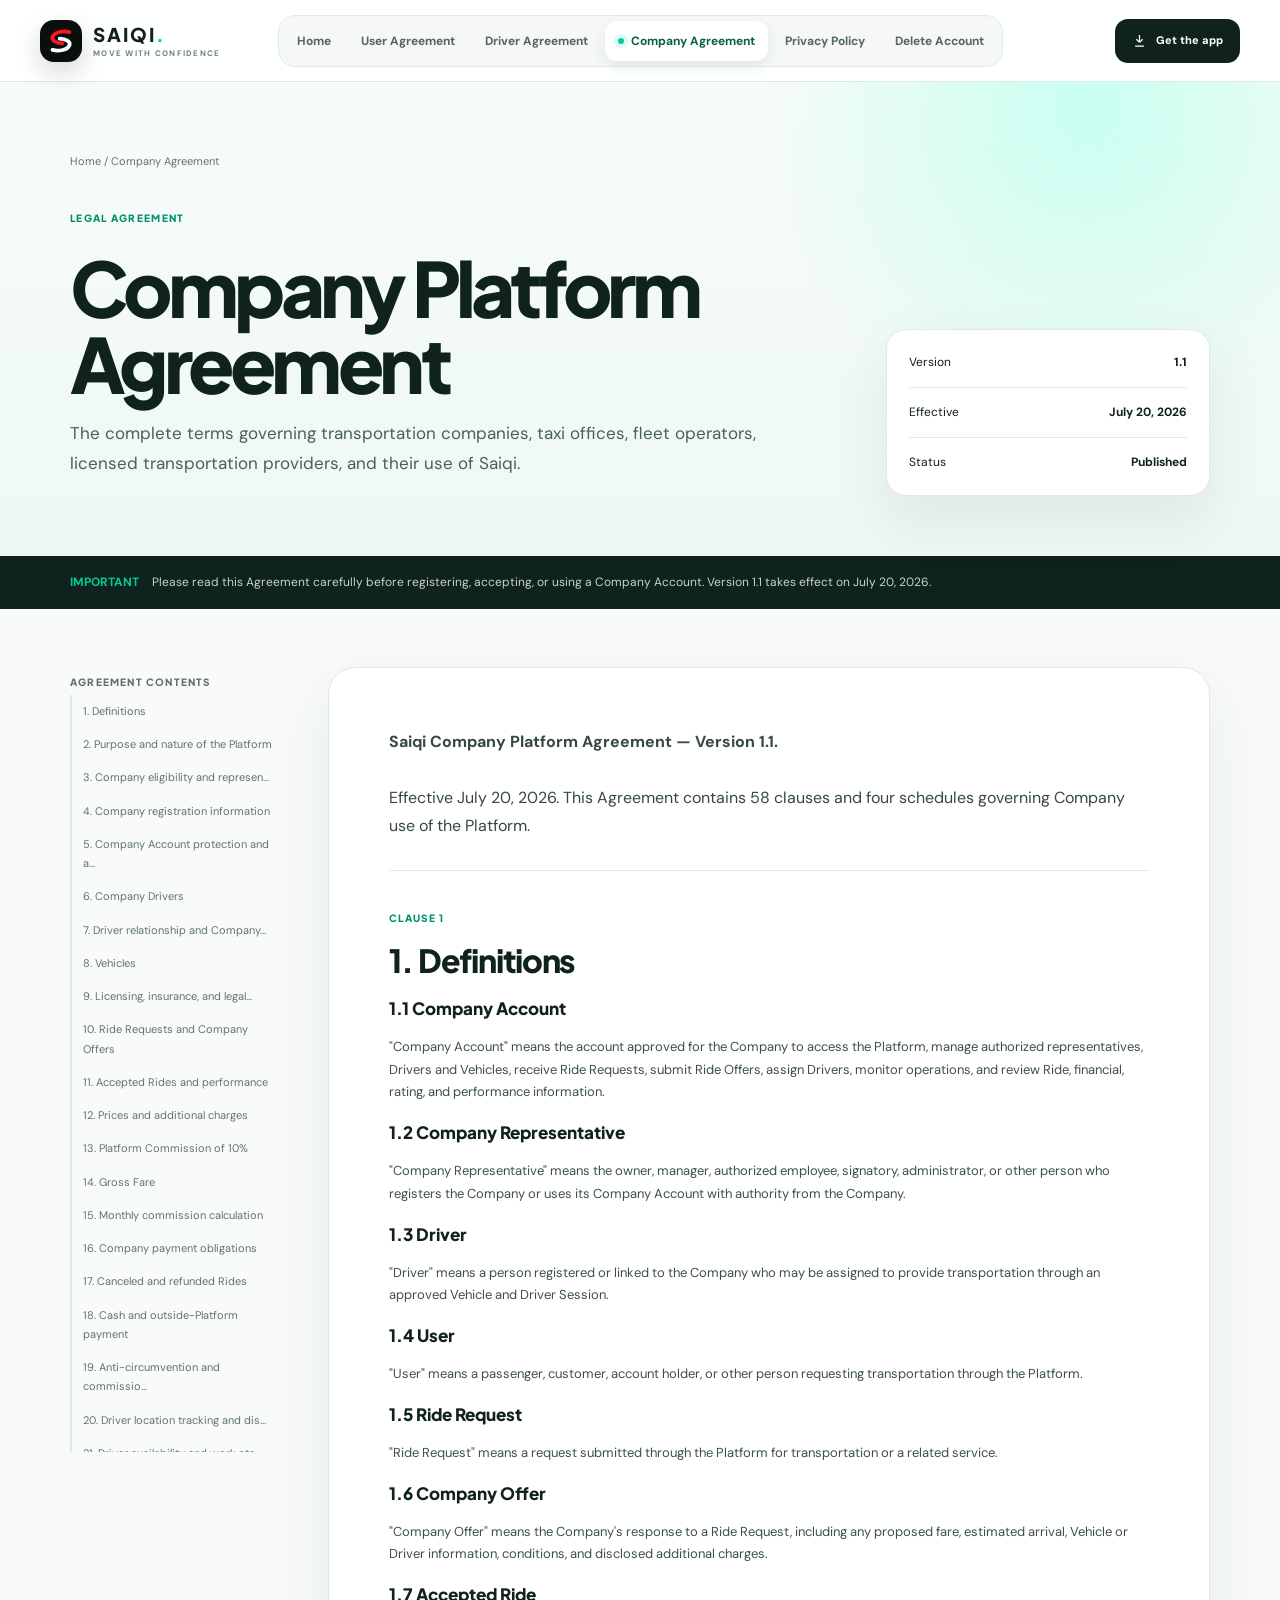
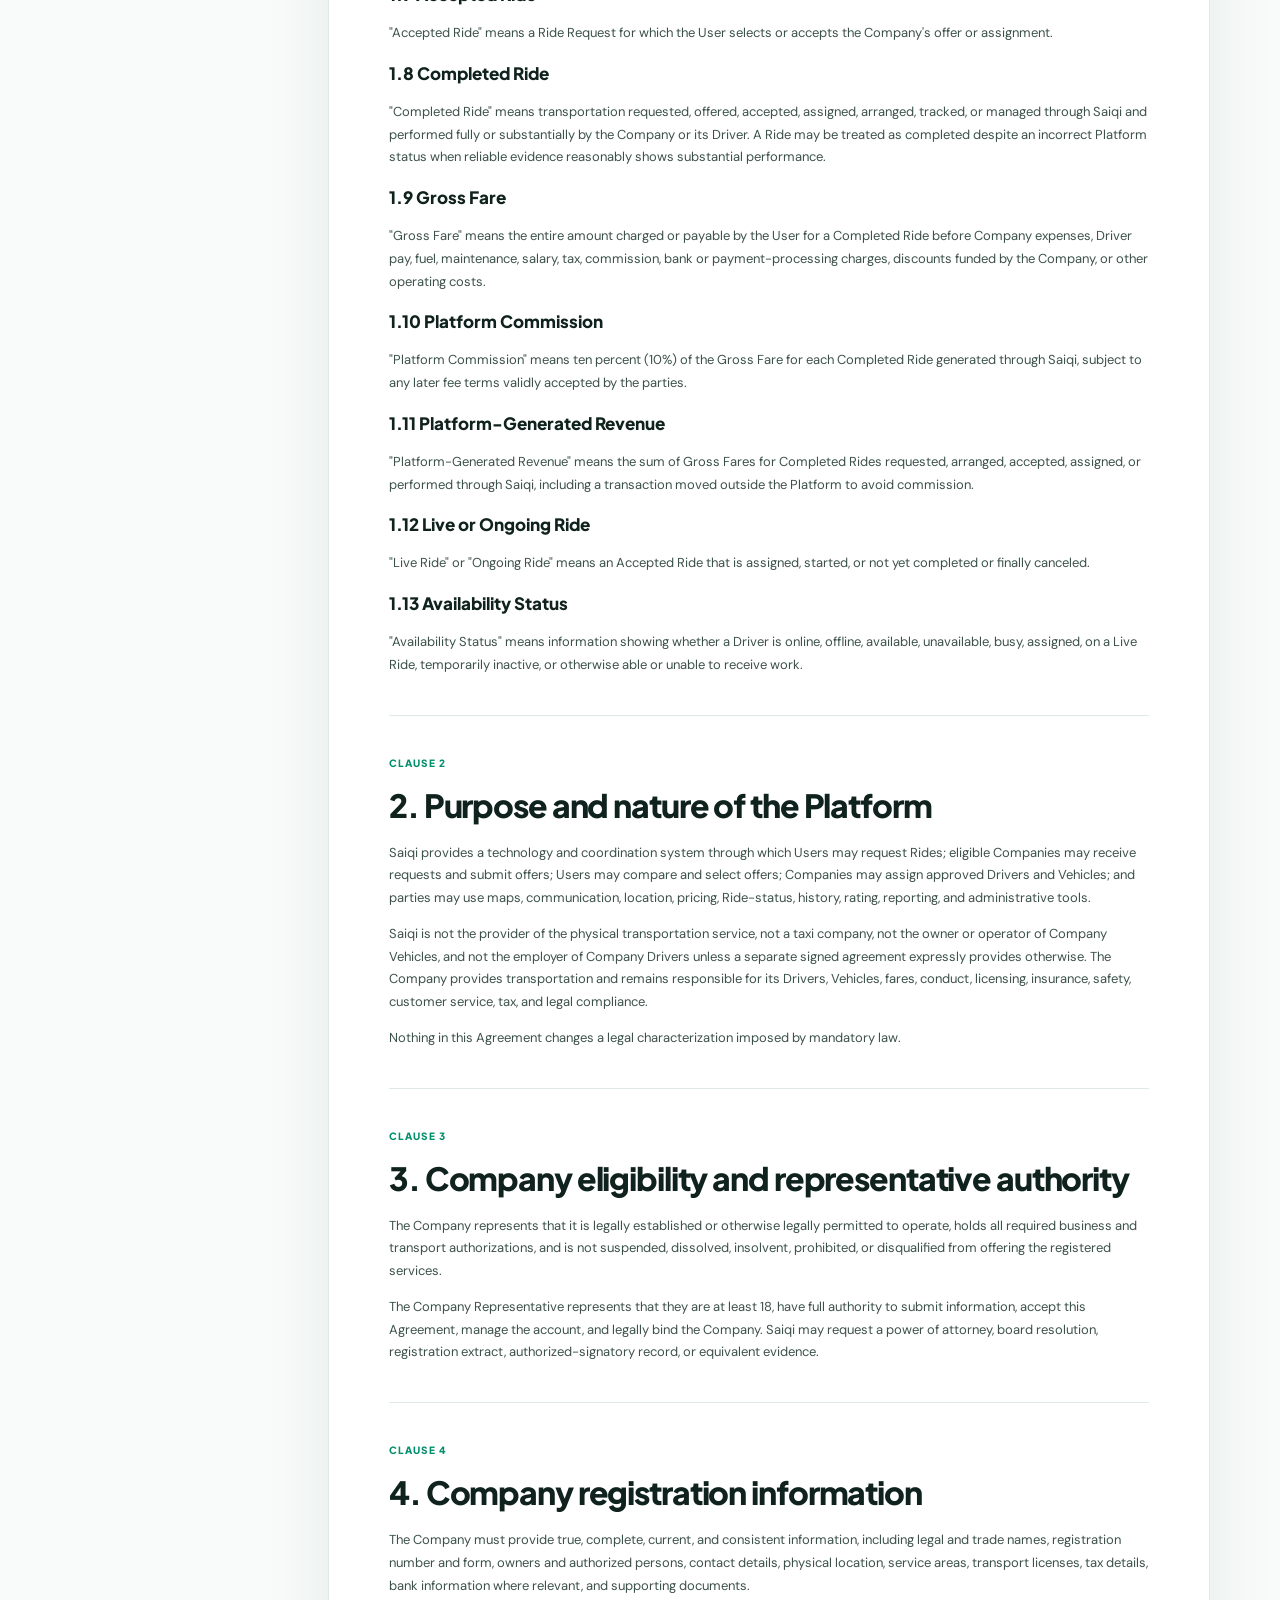
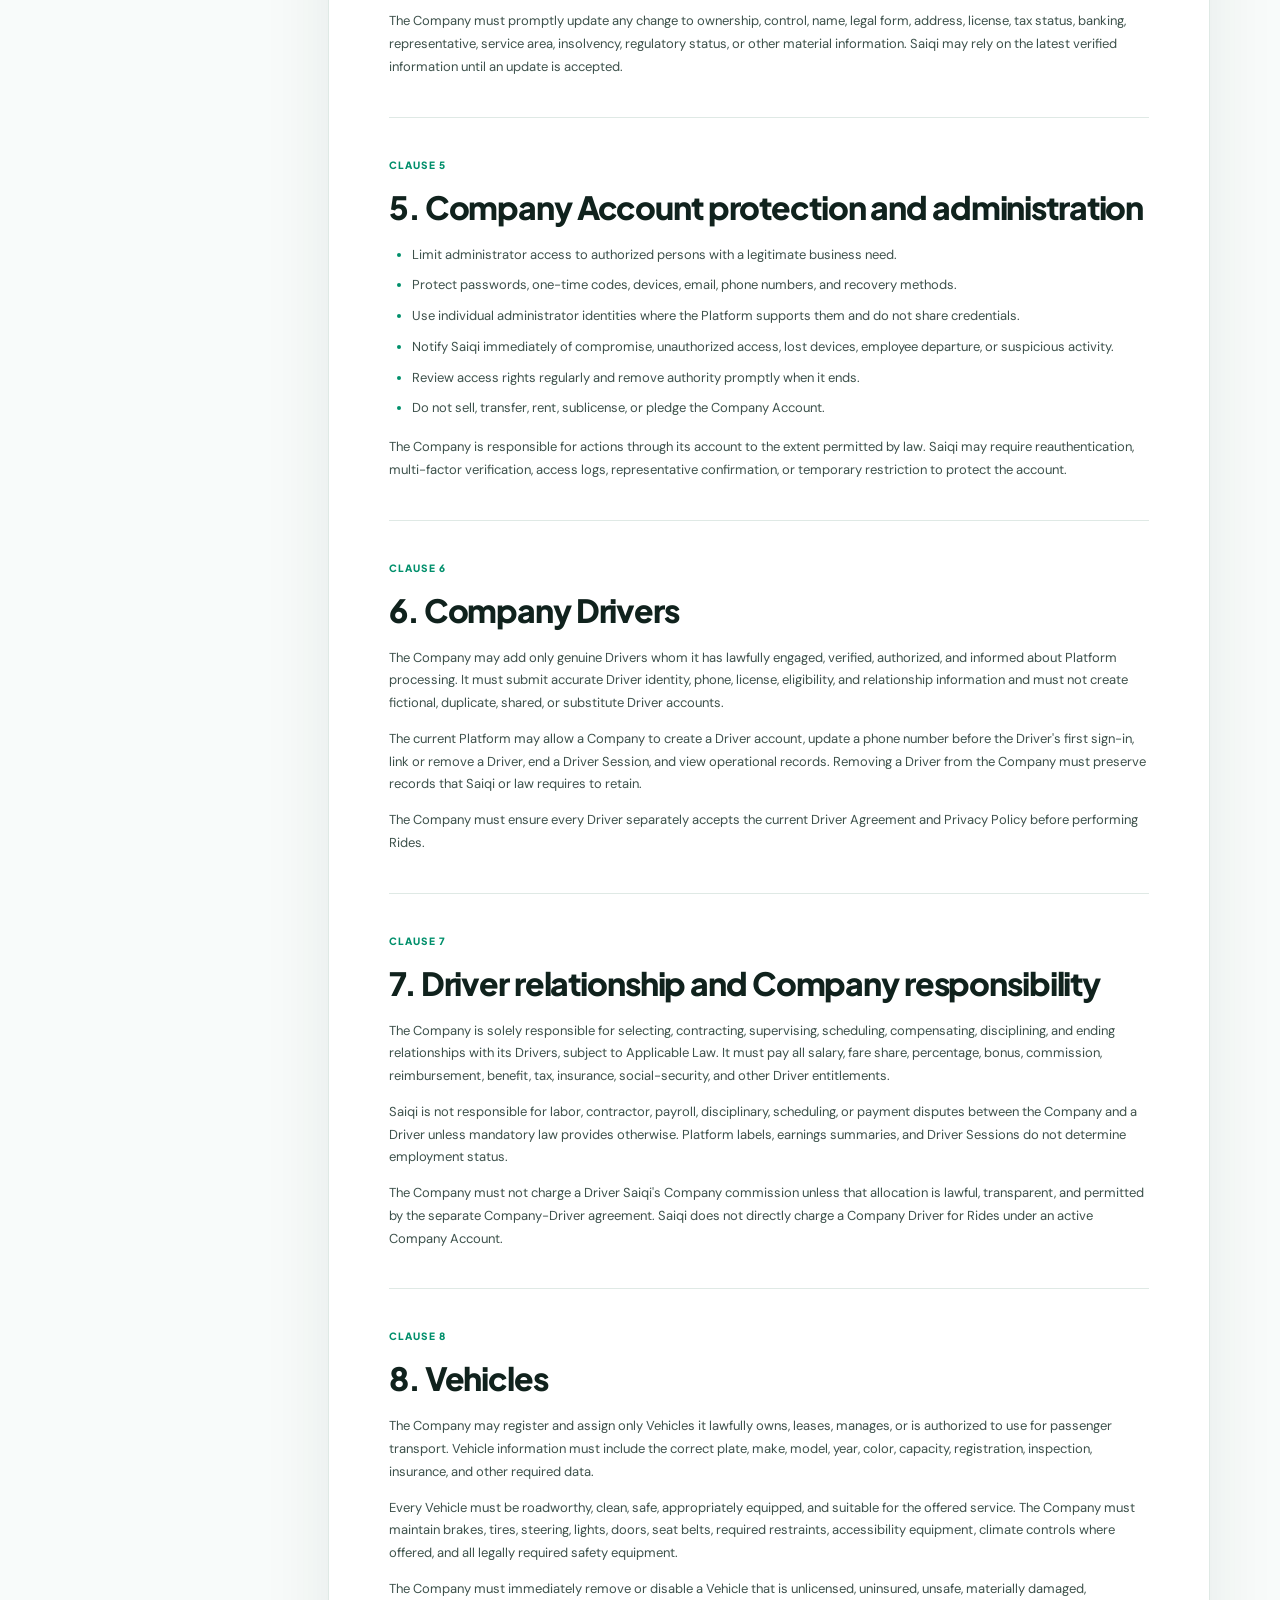
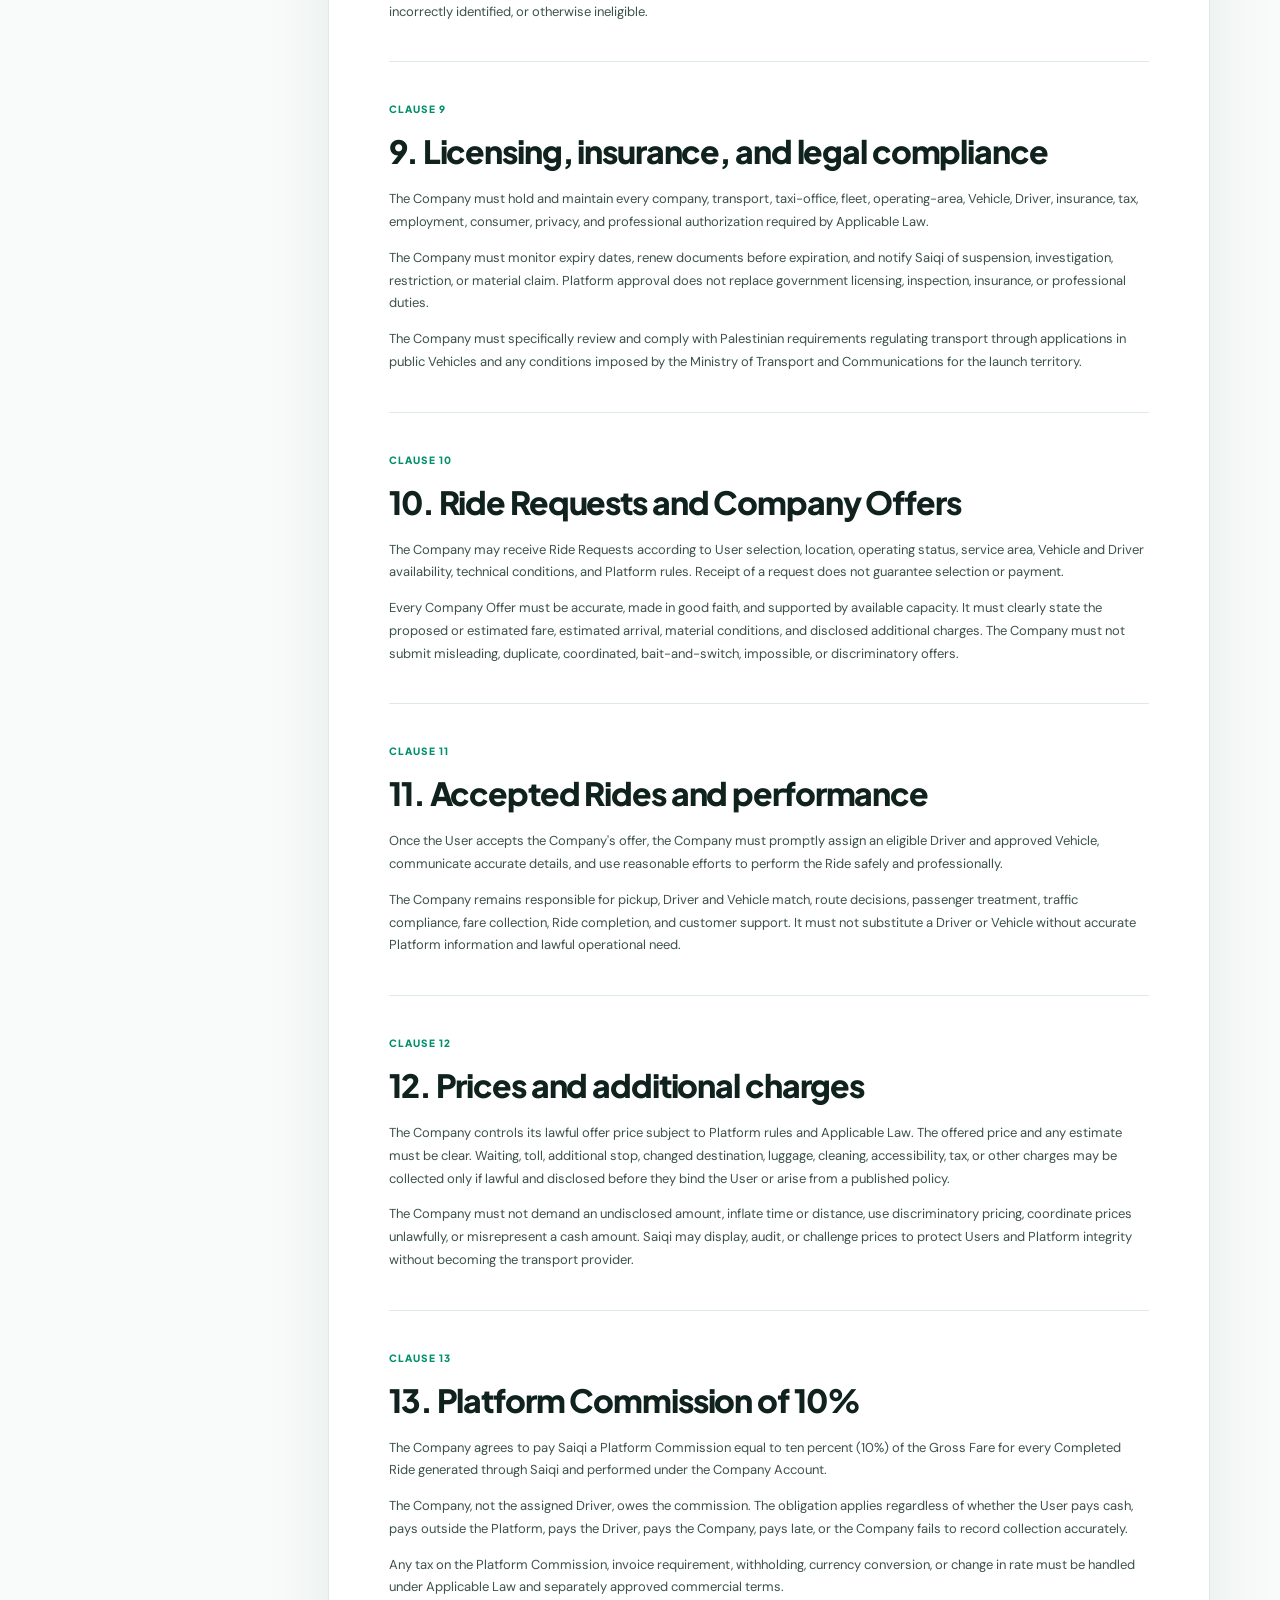
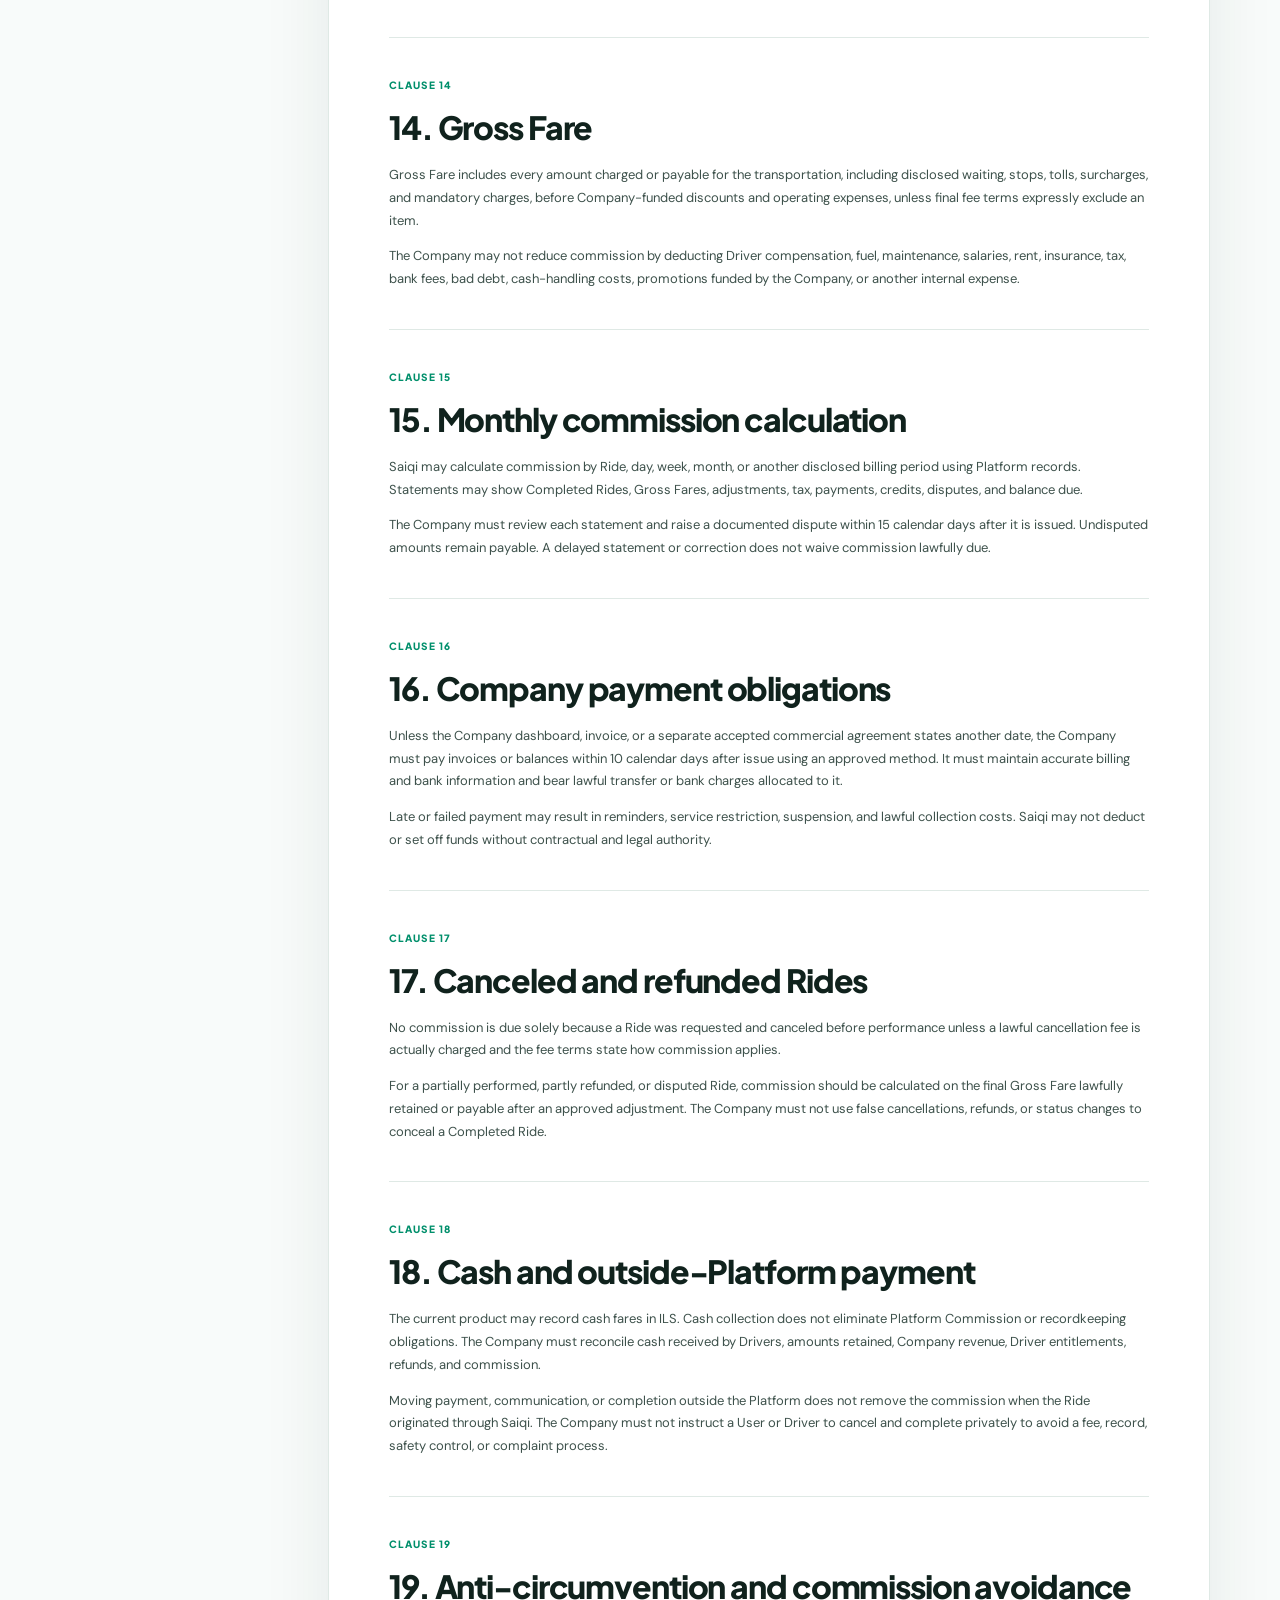
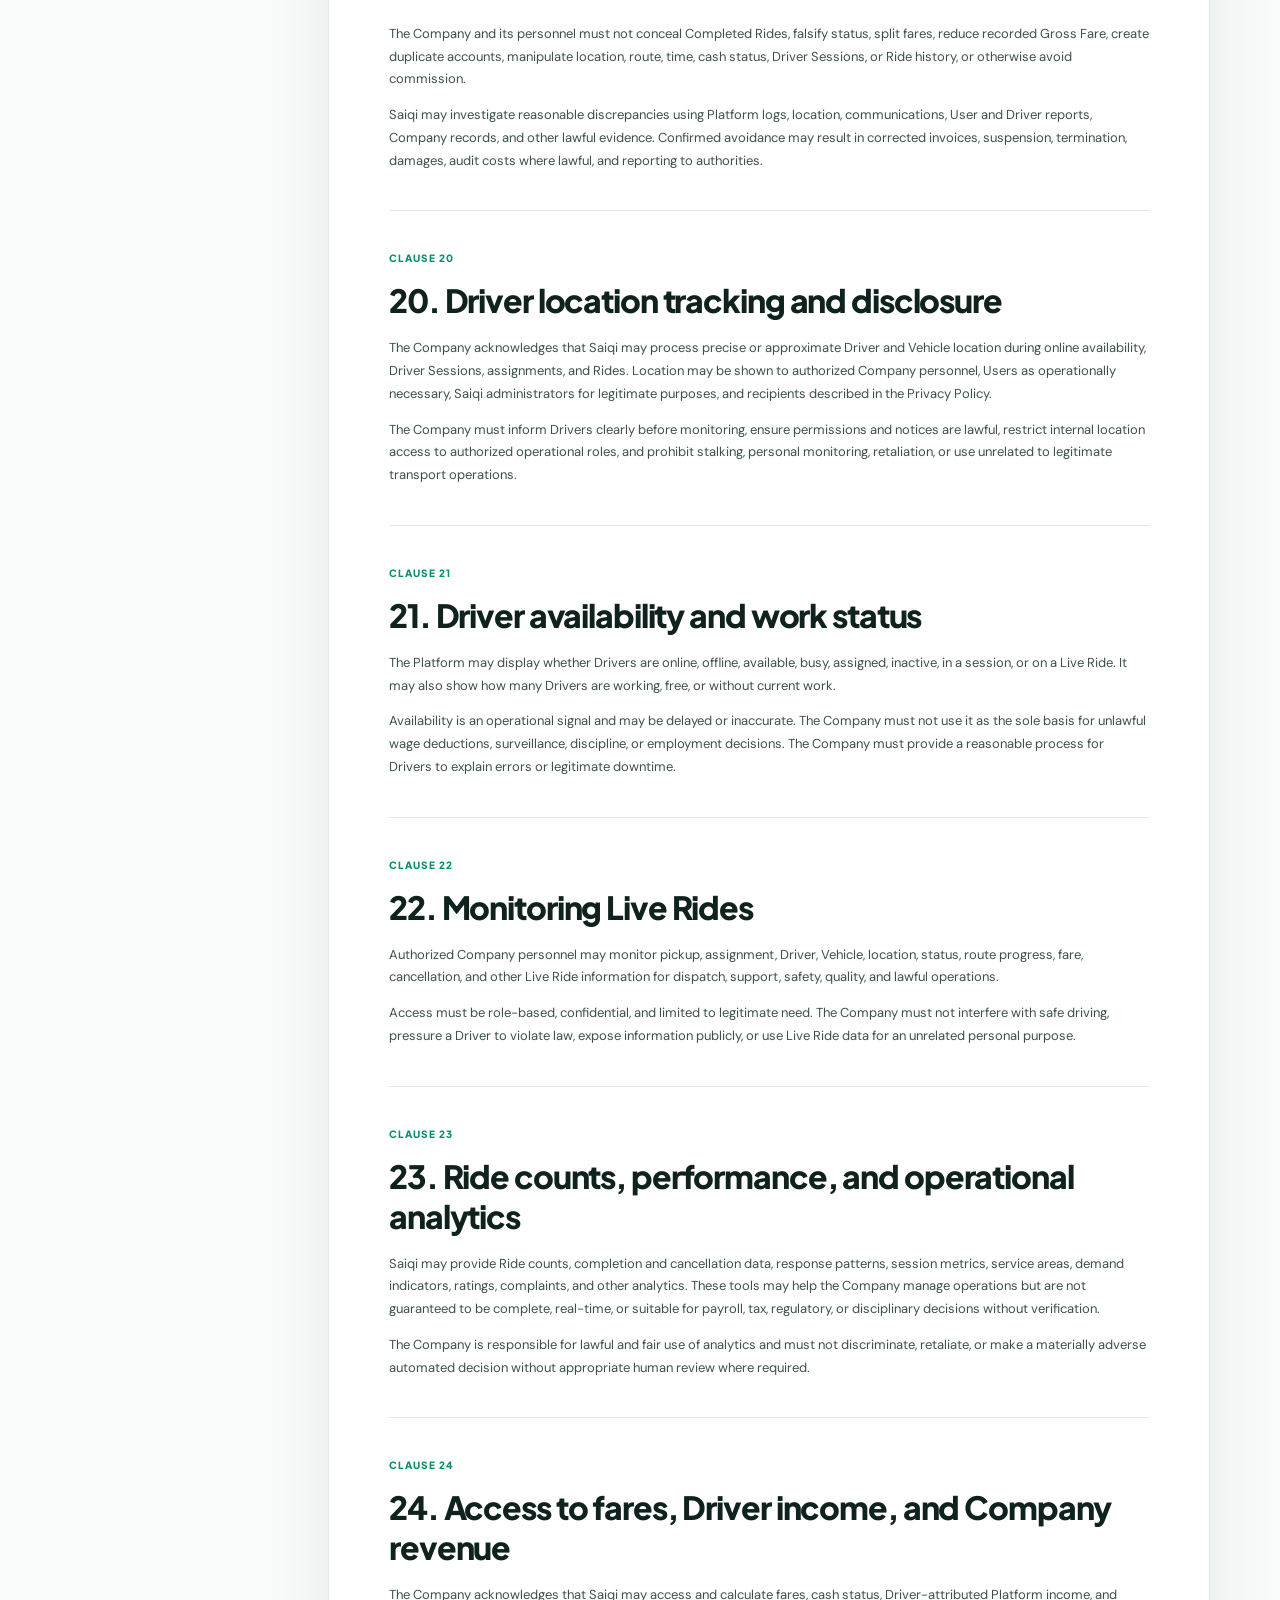
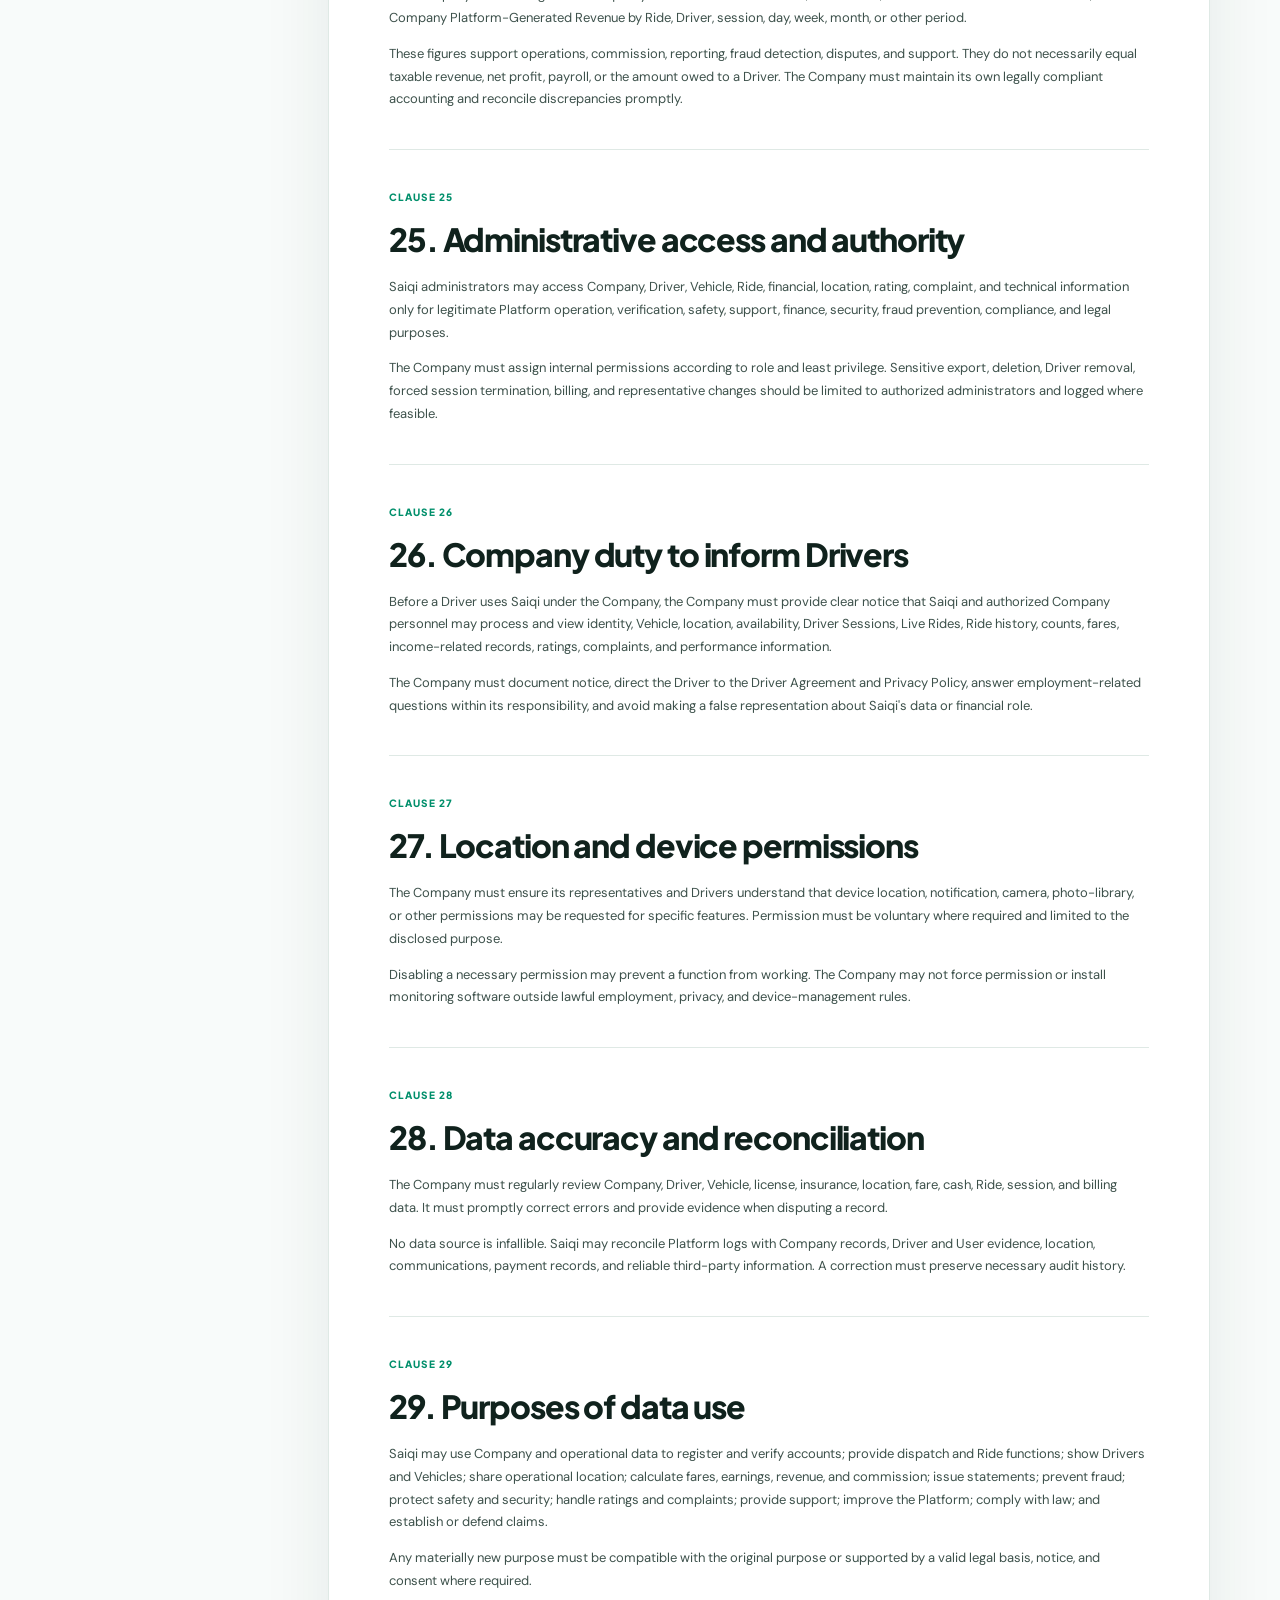
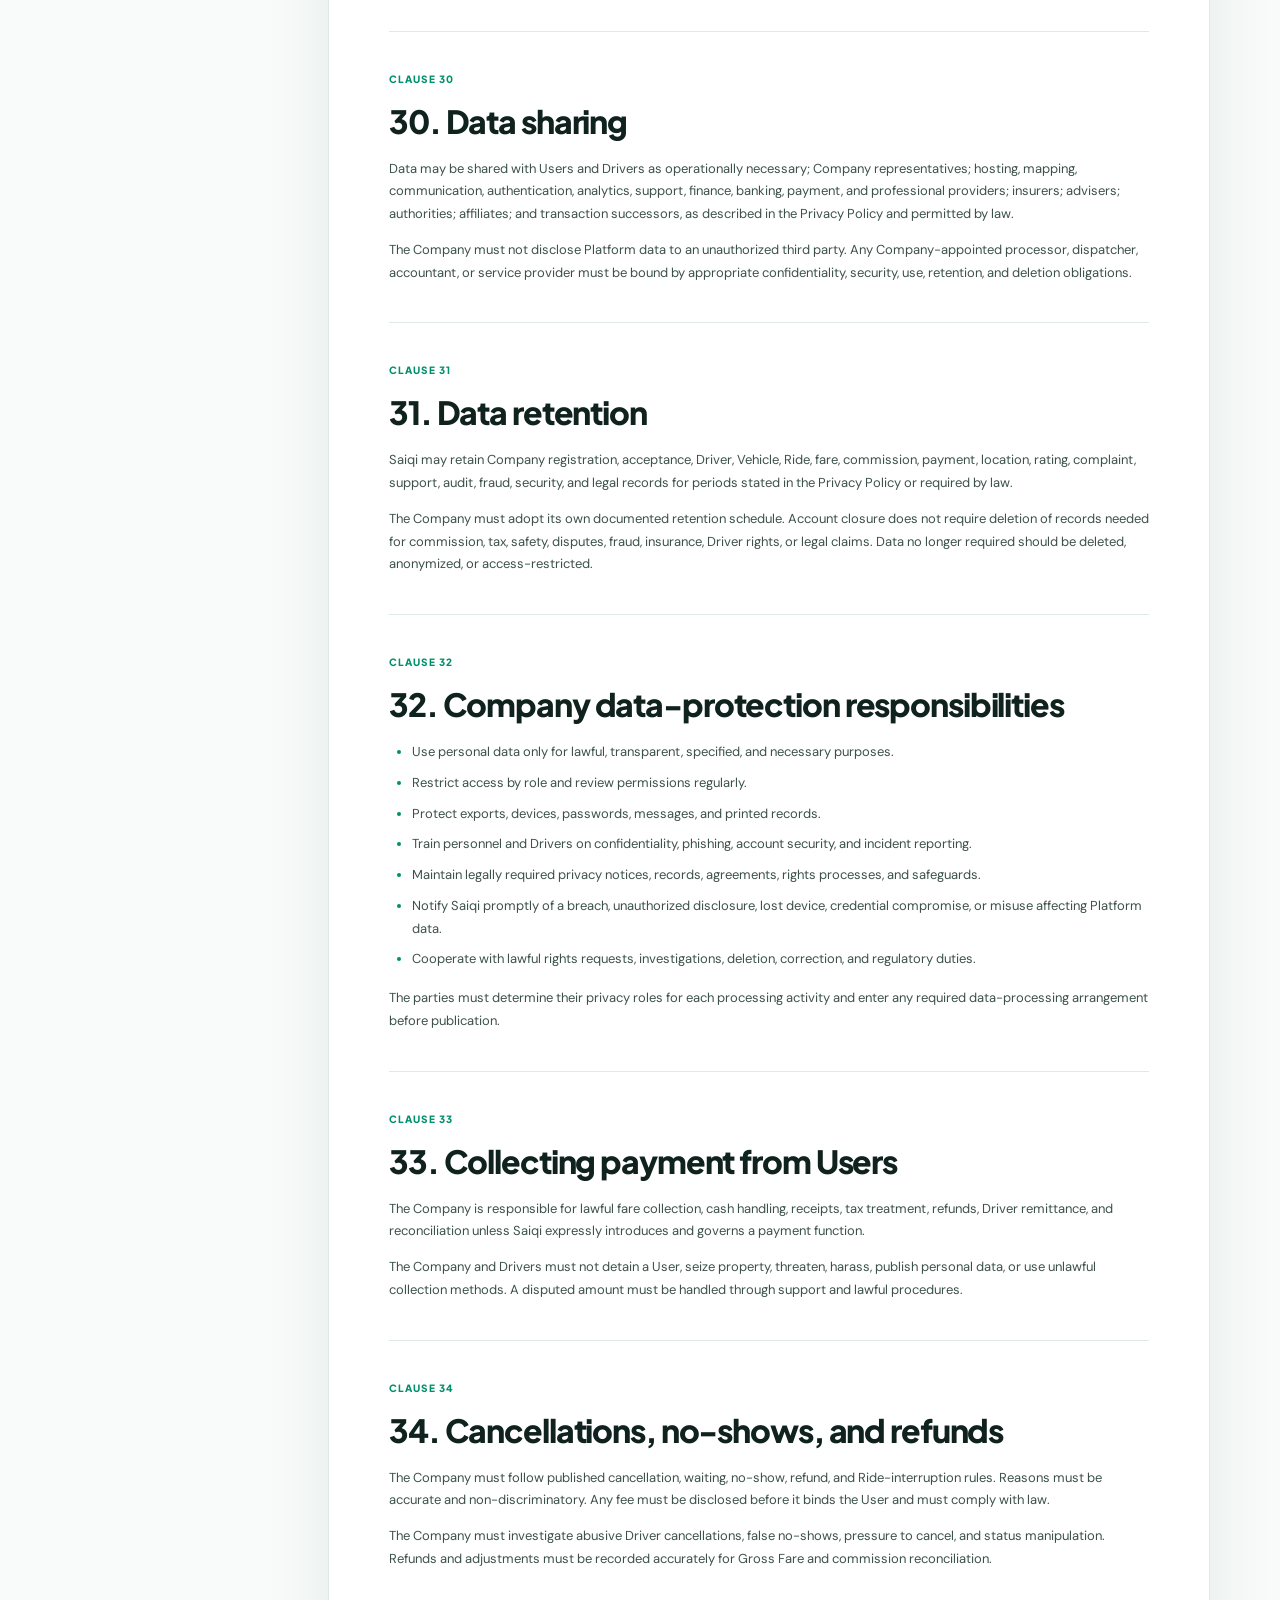
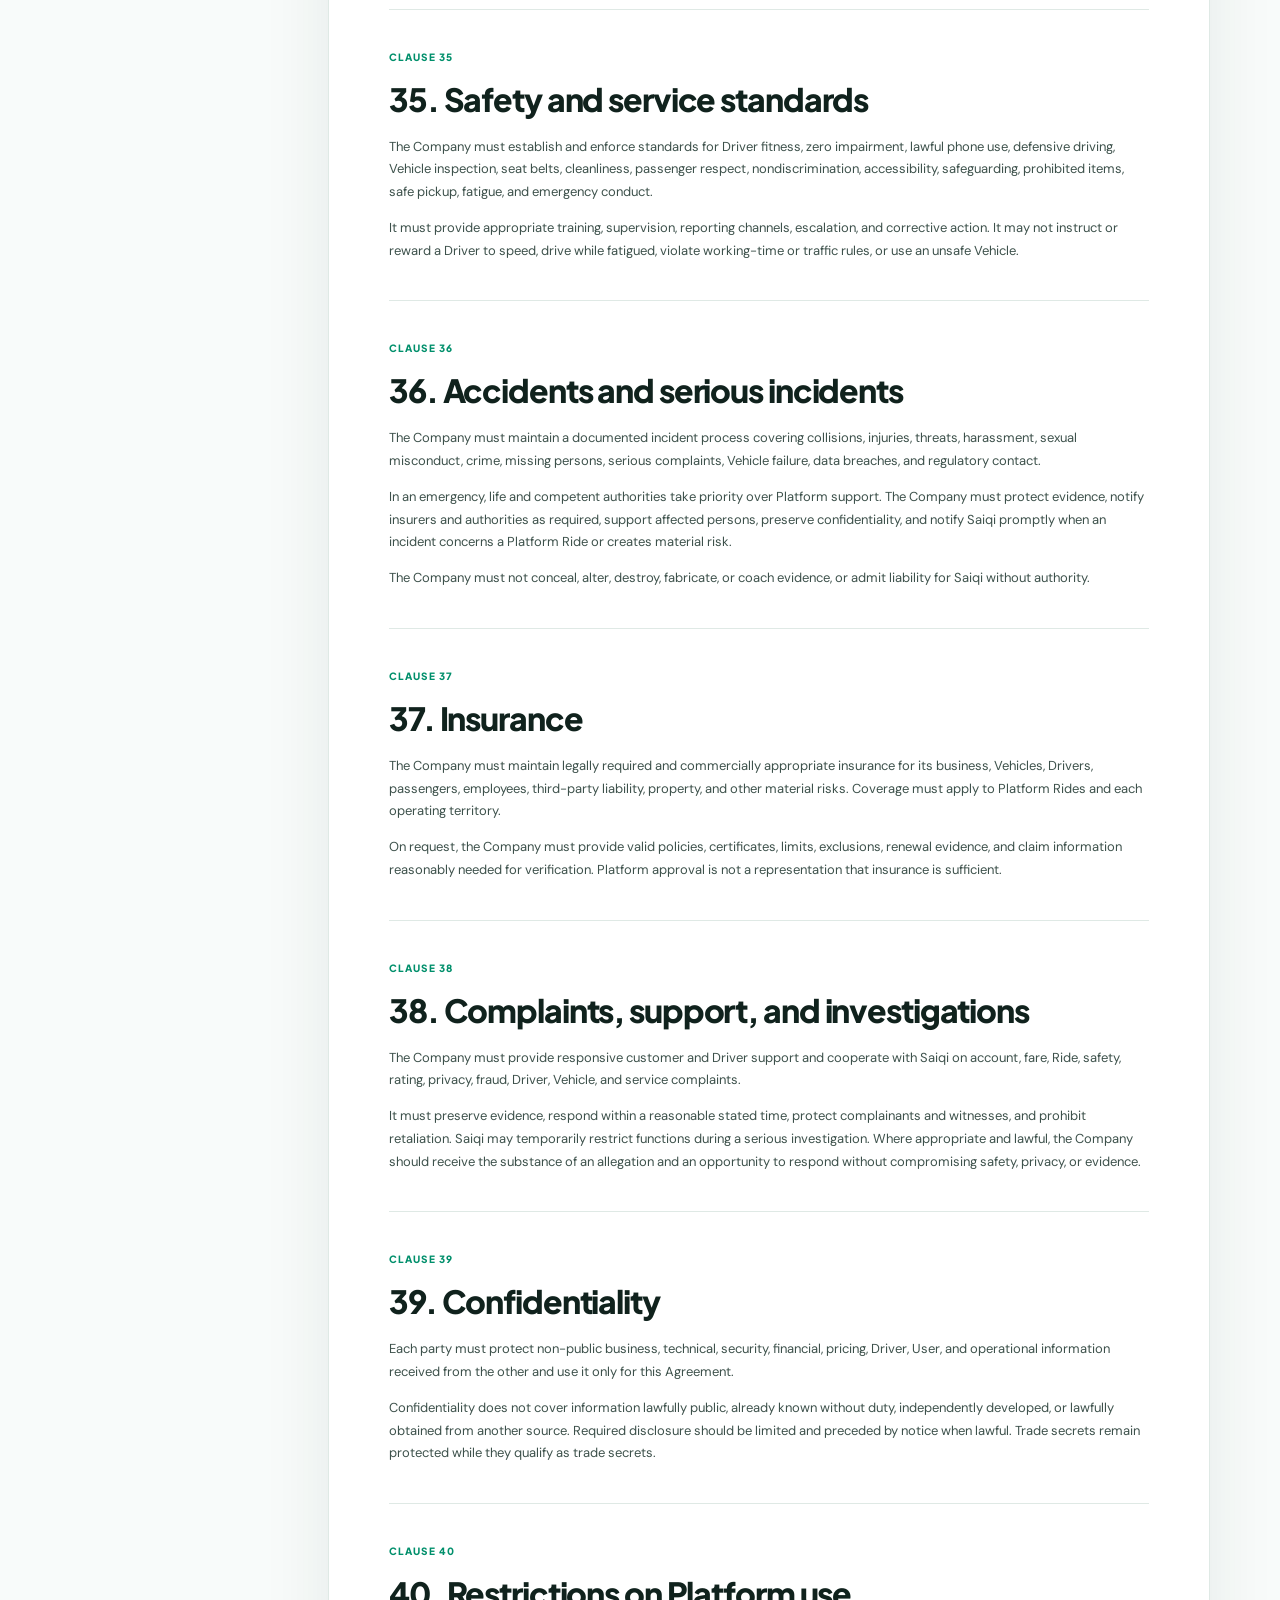
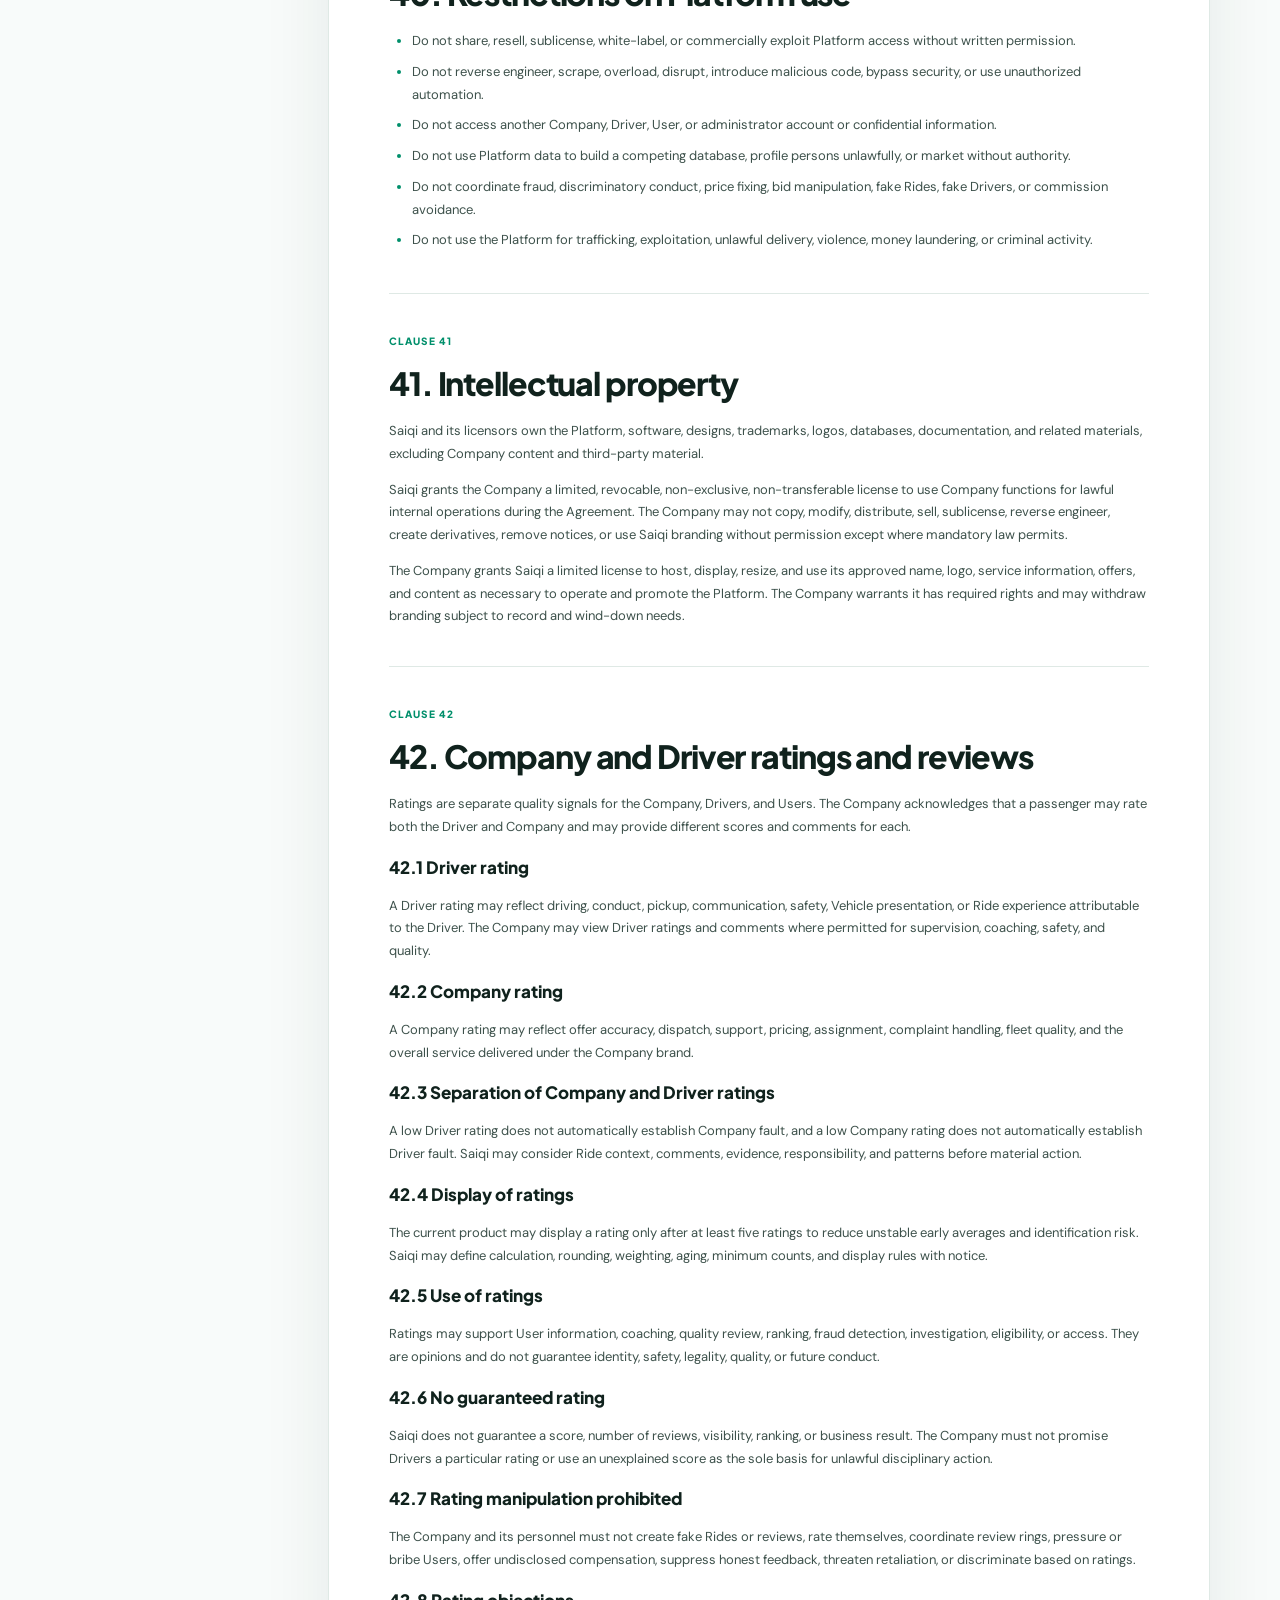
==== commit 6d0ad06e: "this is new update" ====
--- a/company-agreement.html
+++ b/company-agreement.html
@@ -7,6 +7,8 @@
       name="description"
       content="Saiqi Company Platform Agreement Version 1.1 governing company registration and use of the Saiqi platform."
     />
+    <link rel="icon" type="image/png" href="icon/Sicon.png" />
+    <link rel="apple-touch-icon" href="icon/Sicon.png" />
     <title>Company Agreement | Saiqi</title>
     <style>
       @import url("https://fonts.googleapis.com/css2?family=DM+Sans:wght@400;500;600;700&family=Plus+Jakarta+Sans:wght@700;800&display=swap");
@@ -446,6 +448,7 @@
             data-nav-page="privacy"
             >Privacy Policy</a
           >
+          <a class="saiqi-nav-link" href="delete-account.html" data-nav-page="delete-account">Delete Account</a>
         </nav>
         <div class="saiqi-header-actions">
           <a class="saiqi-download" href="index.html#download"
--- a/site-header.css
+++ b/site-header.css
@@ -14,6 +14,6 @@
 .saiqi-header-actions{justify-self:end;display:flex;align-items:center;gap:9px}.saiqi-download{display:inline-flex;align-items:center;gap:9px;min-height:44px;padding:0 17px;border-radius:13px;background:#10221d;color:#fff!important;text-decoration:none!important;font:800 11px/1 "DM Sans",sans-serif;transition:transform .2s,background .2s}.saiqi-download:hover{background:#008f6b;transform:translateY(-1px)}.saiqi-download svg{width:15px;height:15px}
 .saiqi-menu-button{display:none;width:44px;height:44px;border:1px solid #dfe9e5;border-radius:13px;background:#f5f8f7;color:#10221d;cursor:pointer;place-items:center}.saiqi-menu-button svg{width:21px}.saiqi-menu-button .close{display:none}.saiqi-menu-button[aria-expanded="true"] .open{display:none}.saiqi-menu-button[aria-expanded="true"] .close{display:block}
 body[data-page="home"]>.hero,body[data-page="home"] main>.hero{padding-top:72px}body[data-page="driver"] main>.hero{padding-top:64px}
-@media(max-width:980px){.saiqi-header-inner{grid-template-columns:1fr auto}.saiqi-nav{display:none;position:absolute;inset:calc(100% + 10px) 20px auto;padding:10px;border-radius:20px;background:rgba(255,255,255,.98);box-shadow:0 24px 60px rgba(16,34,29,.16);flex-direction:column;align-items:stretch}.saiqi-nav.is-open{display:flex}.saiqi-nav-link{min-height:48px;padding:0 15px;font-size:13px}.saiqi-menu-button{display:grid}.saiqi-download{display:none}}
+@media(max-width:1120px){.saiqi-header-inner{grid-template-columns:1fr auto}.saiqi-nav{display:none;position:absolute;inset:calc(100% + 10px) 20px auto;padding:10px;border-radius:20px;background:rgba(255,255,255,.98);box-shadow:0 24px 60px rgba(16,34,29,.16);flex-direction:column;align-items:stretch}.saiqi-nav.is-open{display:flex}.saiqi-nav-link{min-height:48px;padding:0 15px;font-size:13px}.saiqi-menu-button{display:grid}.saiqi-download{display:none}}
 @media(max-width:560px){.saiqi-site-header{height:72px}.saiqi-header-inner{width:calc(100% - 24px)}.saiqi-logo-mark{width:38px;height:38px;border-radius:12px}.saiqi-logo-mark svg{width:27px}.saiqi-logo-name{font-size:17px}.saiqi-logo-copy small{display:none}.saiqi-nav{inset-inline:12px}.saiqi-menu-button{width:40px;height:40px}body[data-page="home"]>.hero,body[data-page="home"] main>.hero{padding-top:48px}body[data-page="driver"] main>.hero{padding-top:42px}}
 @media print{.saiqi-site-header{display:none!important}}
